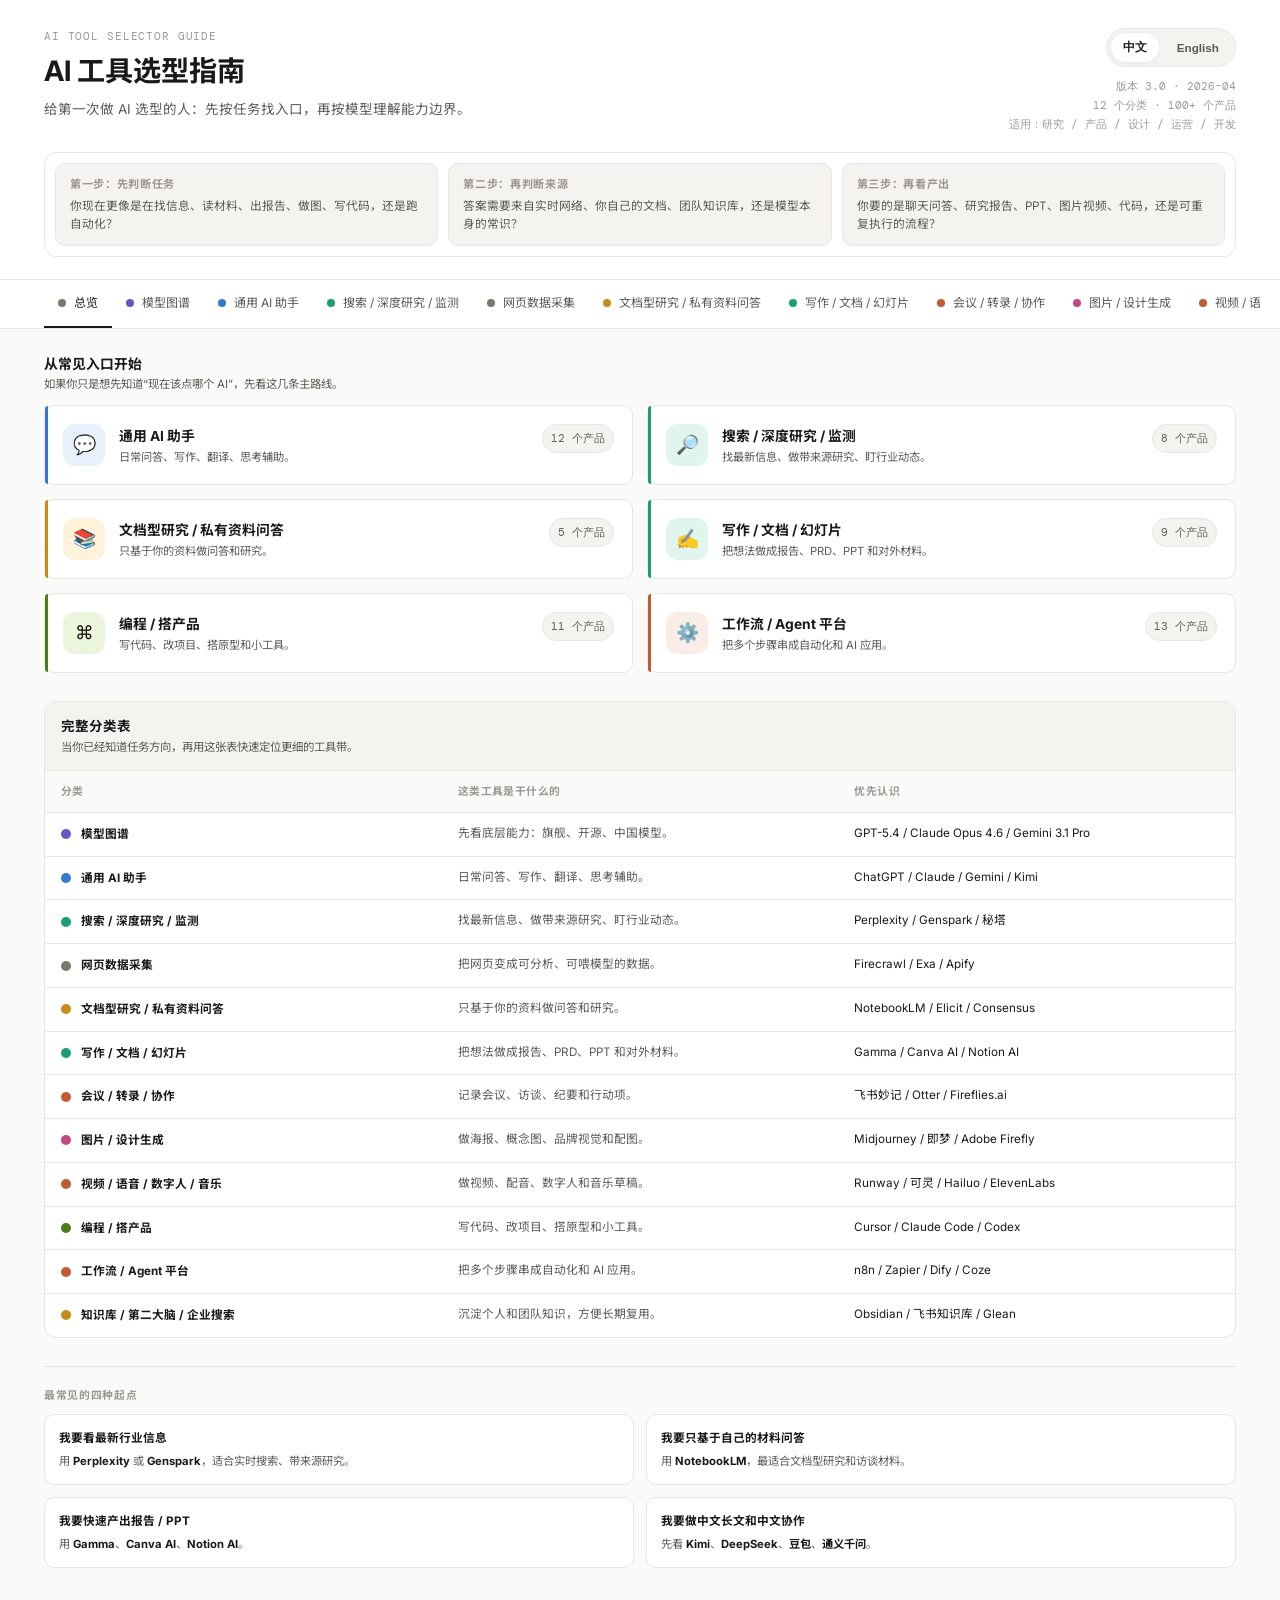
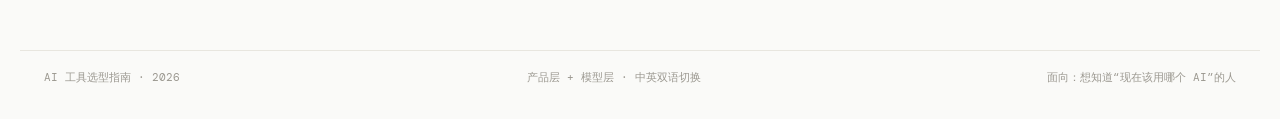
==== ai_tools_guide.html @ 46292090 "Add files via upload version  4" ====
<!DOCTYPE html>
<html lang="zh-CN">
<head>
<meta charset="UTF-8">
<meta name="viewport" content="width=device-width, initial-scale=1.0">
<title>AI 工具选型指南</title>
<style>
  @import url('https://fonts.googleapis.com/css2?family=Noto+Sans+SC:wght@300;400;500;700&family=Inter:wght@400;500;600;700&family=DM+Mono:wght@400;500&display=swap');

  * { box-sizing: border-box; margin: 0; padding: 0; }

  :root {
    --bg: #fafaf8;
    --surface: #ffffff;
    --surface-2: #f4f3ef;
    --border: #e8e6df;
    --border-2: #d5d2c8;
    --text: #1a1917;
    --text-2: #5c5a54;
    --text-3: #9b9890;
    --shadow: 0 10px 28px rgba(26, 25, 23, 0.06);
    --radius: 10px;

    --slate-bg: #f0efe8; --slate-mid: #7a786e; --slate-text: #3c3b36;
    --blue-bg: #e8f1fb; --blue-mid: #3578d4; --blue-text: #0d3d7a;
    --teal-bg: #e0f5ee; --teal-mid: #1a9e75; --teal-text: #085041;
    --purple-bg: #eeedfe; --purple-mid: #6259c4; --purple-text: #3a2e8e;
    --amber-bg: #fef3da; --amber-mid: #c98a18; --amber-text: #6b4408;
    --coral-bg: #faede8; --coral-mid: #c45a35; --coral-text: #7a2e14;
    --pink-bg: #fceaf2; --pink-mid: #c24880; --pink-text: #7a1f4a;
    --green-bg: #ebf5dc; --green-mid: #4b7e18; --green-text: #274409;
  }

  html { font-size: 15px; scroll-behavior: smooth; }
  body {
    background: var(--bg);
    color: var(--text);
    font-family: 'Inter', 'Noto Sans SC', 'PingFang SC', 'Microsoft YaHei', sans-serif;
    line-height: 1.6;
  }

  .page {
    max-width: 1240px;
    margin: 0 auto;
    padding: 0 24px 48px;
  }

  .header-wrap {
    background: var(--surface);
    border-bottom: 1px solid var(--border);
    margin-bottom: 0;
  }

  .header {
    max-width: 1240px;
    margin: 0 auto;
    padding: 28px 24px 22px;
  }

  .header-top {
    display: flex;
    align-items: flex-start;
    justify-content: space-between;
    gap: 20px;
    flex-wrap: nowrap;
  }

  .header-main {
    flex: 1 1 auto;
    min-width: 0;
  }

  .eyebrow {
    color: var(--text-3);
    font-size: 0.72rem;
    letter-spacing: 0.08em;
    text-transform: uppercase;
    margin-bottom: 10px;
    font-family: 'DM Mono', monospace;
  }

  h1 {
    font-size: 1.88rem;
    line-height: 1.18;
    margin-bottom: 10px;
    letter-spacing: 0;
  }

  .subtitle {
    color: var(--text-2);
    font-size: 0.9rem;
    max-width: 900px;
    white-space: nowrap;
    overflow: hidden;
    text-overflow: ellipsis;
  }

  .header-meta {
    flex: 0 0 260px;
    min-width: 260px;
    display: flex;
    flex-direction: column;
    align-items: flex-end;
    gap: 10px;
  }

  .meta-block {
    color: var(--text-3);
    font-size: 0.74rem;
    line-height: 1.7;
    text-align: right;
    font-family: 'DM Mono', monospace;
  }

  .lang-switch {
    display: inline-flex;
    gap: 6px;
    padding: 4px;
    border: 1px solid var(--border);
    border-radius: 999px;
    background: var(--surface-2);
  }

  .lang-btn {
    appearance: none;
    border: 0;
    background: transparent;
    color: var(--text-2);
    padding: 7px 12px;
    border-radius: 999px;
    font-size: 0.78rem;
    font-weight: 600;
    cursor: pointer;
  }

  .lang-btn.active {
    background: var(--surface);
    color: var(--text);
    box-shadow: 0 1px 4px rgba(0,0,0,0.06);
  }

  .hero-note {
    margin-top: 18px;
    padding: 10px;
    border: 1px solid var(--border);
    border-radius: 12px;
    background: var(--surface);
    display: grid;
    grid-template-columns: repeat(3, minmax(0, 1fr));
    gap: 10px;
  }

  .hero-note-card {
    padding: 12px 14px;
    border-radius: 10px;
    background: var(--surface-2);
    border: 1px solid var(--border);
  }

  .hero-note-title {
    font-size: 0.74rem;
    color: var(--text-3);
    text-transform: uppercase;
    letter-spacing: 0.06em;
    margin-bottom: 5px;
    font-weight: 700;
  }

  .hero-note p {
    color: var(--text-2);
    font-size: 0.78rem;
    line-height: 1.5;
  }

  .nav-wrap {
    position: sticky;
    top: 0;
    z-index: 50;
    background: rgba(255,255,255,0.92);
    backdrop-filter: blur(10px);
    border-bottom: 1px solid var(--border);
    margin-bottom: 24px;
  }

  .nav {
    max-width: 1240px;
    margin: 0 auto;
    padding: 0 24px;
    display: flex;
    gap: 0;
    overflow-x: auto;
    scrollbar-width: none;
  }

  .nav::-webkit-scrollbar { display: none; }

  .nav-item {
    flex-shrink: 0;
    padding: 13px 14px;
    font-size: 0.8rem;
    color: var(--text-2);
    border-bottom: 2px solid transparent;
    cursor: pointer;
    display: flex;
    align-items: center;
    gap: 8px;
    white-space: nowrap;
  }

  .nav-item.active {
    color: var(--text);
    border-bottom-color: var(--text);
  }

  .nav-dot {
    width: 8px;
    height: 8px;
    border-radius: 50%;
  }

  .overview-grid {
    display: grid;
    grid-template-columns: repeat(2, minmax(0, 1fr));
    gap: 14px;
    margin-bottom: 28px;
  }

  .overview-block {
    margin-bottom: 18px;
  }

  .overview-block-head {
    display: flex;
    align-items: flex-end;
    justify-content: space-between;
    gap: 12px;
    margin-bottom: 12px;
  }

  .overview-block-title {
    font-size: 0.92rem;
    font-weight: 700;
  }

  .overview-block-sub {
    color: var(--text-2);
    font-size: 0.76rem;
  }

  .overview-panel {
    background: var(--surface);
    border: 1px solid var(--border);
    border-radius: 12px;
    margin-bottom: 18px;
    overflow: hidden;
  }

  .overview-panel-head {
    display: flex;
    align-items: center;
    justify-content: space-between;
    gap: 12px;
    padding: 14px 16px;
    background: var(--surface-2);
    border-bottom: 1px solid var(--border);
  }

  .overview-panel-title {
    font-size: 0.9rem;
    font-weight: 700;
  }

  .overview-panel-sub {
    color: var(--text-2);
    font-size: 0.76rem;
  }

  .overview-table {
    width: 100%;
    border-collapse: collapse;
    table-layout: fixed;
  }

  .overview-table th,
  .overview-table td {
    padding: 12px 16px;
    border-bottom: 1px solid var(--border);
    vertical-align: top;
    text-align: left;
  }

  .overview-table tr:last-child td {
    border-bottom: 0;
  }

  .overview-table th {
    color: var(--text-3);
    font-size: 0.72rem;
    font-weight: 700;
    letter-spacing: 0.04em;
    text-transform: uppercase;
    background: rgba(244, 243, 239, 0.45);
  }

  .overview-table td {
    font-size: 0.78rem;
  }

  .overview-row-cat {
    display: flex;
    align-items: center;
    gap: 10px;
    min-width: 0;
  }

  .overview-row-dot {
    width: 10px;
    height: 10px;
    border-radius: 50%;
    flex-shrink: 0;
    background: var(--accent, var(--slate-mid));
  }

  .overview-row-name {
    font-weight: 700;
  }

  .overview-row-desc {
    color: var(--text-2);
    line-height: 1.5;
  }

  .overview-row-picks {
    color: var(--text);
    line-height: 1.5;
  }

  .overview-card {
    position: relative;
    background: var(--surface);
    border: 1px solid var(--border);
    border-radius: var(--radius);
    padding: 18px;
    display: grid;
    grid-template-columns: 42px minmax(0, 1fr) auto;
    align-items: center;
    gap: 14px;
    cursor: pointer;
    transition: transform 0.15s ease, box-shadow 0.15s ease, border-color 0.15s ease;
  }

  .overview-card:hover {
    transform: translateY(-1px);
    box-shadow: var(--shadow);
    border-color: var(--border-2);
  }

  .overview-card::before {
    content: "";
    position: absolute;
    left: 0;
    top: 0;
    bottom: 0;
    width: 3px;
    border-radius: 10px 0 0 10px;
    background: var(--accent, var(--slate-mid));
  }

  .overview-icon {
    width: 42px;
    height: 42px;
    border-radius: 12px;
    background: var(--accent-bg, var(--surface-2));
    display: flex;
    align-items: center;
    justify-content: center;
    font-size: 1.25rem;
    flex-shrink: 0;
  }

  .overview-name {
    font-size: 0.92rem;
    font-weight: 700;
    margin-bottom: 3px;
  }

  .overview-text {
    min-width: 0;
  }

  .overview-sub {
    color: var(--text-2);
    font-size: 0.75rem;
    line-height: 1.4;
    max-width: 40ch;
  }

  .overview-count {
    color: var(--text-2);
    font-size: 0.72rem;
    font-family: 'DM Mono', monospace;
    white-space: nowrap;
    padding: 5px 8px;
    border-radius: 999px;
    background: var(--surface-2);
    border: 1px solid var(--border);
    align-self: flex-start;
  }

  .section {
    display: none;
  }

  .section.active {
    display: block;
  }

  .section-header {
    display: flex;
    align-items: flex-start;
    gap: 14px;
    margin-bottom: 16px;
    padding-bottom: 16px;
    border-bottom: 1px solid var(--border);
  }

  .section-icon {
    width: 46px;
    height: 46px;
    border-radius: 12px;
    background: var(--accent-bg, var(--surface-2));
    display: flex;
    align-items: center;
    justify-content: center;
    font-size: 1.3rem;
    flex-shrink: 0;
  }

  .section-title {
    font-size: 1.22rem;
    font-weight: 700;
    margin-bottom: 3px;
  }

  .section-desc {
    color: var(--text-2);
    font-size: 0.84rem;
  }

  .when-label {
    font-size: 0.72rem;
    font-weight: 700;
    text-transform: uppercase;
    letter-spacing: 0.06em;
    color: var(--text-3);
    margin: 16px 0 10px;
  }

  .when-chips {
    display: flex;
    flex-wrap: wrap;
    gap: 8px;
    margin-bottom: 18px;
  }

  .when-chip {
    border: 1px solid var(--border-2);
    border-radius: 999px;
    padding: 5px 10px;
    font-size: 0.72rem;
    color: var(--text-2);
    background: var(--surface);
  }

  .tool-grid {
    display: grid;
    grid-template-columns: repeat(auto-fill, minmax(285px, 1fr));
    gap: 12px;
  }

  .tool-card {
    position: relative;
    background: var(--surface);
    border: 1px solid var(--border);
    border-radius: var(--radius);
    padding: 16px 16px 14px;
    overflow: hidden;
    transition: border-color 0.15s ease, box-shadow 0.15s ease;
  }

  .tool-card:hover {
    border-color: var(--border-2);
    box-shadow: var(--shadow);
  }

  .tool-card::before {
    content: "";
    position: absolute;
    left: 0;
    top: 0;
    bottom: 0;
    width: 3px;
    background: var(--accent, var(--slate-mid));
  }

  .tool-top {
    display: flex;
    align-items: flex-start;
    justify-content: space-between;
    gap: 10px;
    margin-bottom: 10px;
  }

  .tool-id {
    display: flex;
    gap: 12px;
    align-items: center;
    min-width: 0;
  }

  .tool-logo {
    width: 34px;
    height: 34px;
    border-radius: 10px;
    border: 1px solid var(--border);
    background: var(--surface-2);
    object-fit: cover;
    flex-shrink: 0;
  }

  .tool-name {
    font-size: 0.92rem;
    font-weight: 700;
    line-height: 1.35;
  }

  .tool-badges {
    display: flex;
    gap: 6px;
    flex-wrap: wrap;
    justify-content: flex-end;
  }

  .badge {
    border-radius: 999px;
    padding: 3px 8px;
    font-size: 0.66rem;
    font-weight: 600;
    border: 1px solid transparent;
    white-space: nowrap;
  }

  .badge-top { background: var(--amber-bg); color: var(--amber-text); border-color: #eec97a; }
  .badge-cn { background: var(--blue-bg); color: var(--blue-text); border-color: #7aaeee; }
  .badge-open { background: var(--teal-bg); color: var(--teal-text); border-color: #7ed2bb; }
  .badge-enterprise { background: var(--purple-bg); color: var(--purple-text); border-color: #aaa4ec; }
  .badge-new { background: var(--coral-bg); color: var(--coral-text); border-color: #eaa48a; }
  .badge-local { background: var(--slate-bg); color: var(--slate-text); border-color: #b8b5aa; }

  .tool-desc {
    font-size: 0.79rem;
    color: var(--text-2);
    line-height: 1.58;
    margin-bottom: 12px;
  }

  .tool-detail {
    border-top: 1px solid var(--border);
    padding-top: 12px;
    display: grid;
    gap: 7px;
  }

  .detail-row {
    display: grid;
    grid-template-columns: 46px 1fr;
    gap: 8px;
    font-size: 0.75rem;
    line-height: 1.5;
  }

  .detail-label {
    color: var(--text-3);
    font-weight: 700;
  }

  .detail-val {
    color: var(--text-2);
  }

  .decision-section {
    margin-top: 28px;
    padding-top: 20px;
    border-top: 1px solid var(--border);
  }

  .decision-title {
    font-size: 0.72rem;
    font-weight: 700;
    text-transform: uppercase;
    letter-spacing: 0.06em;
    color: var(--text-3);
    margin-bottom: 10px;
  }

  .decision-grid {
    display: grid;
    grid-template-columns: repeat(2, minmax(0, 1fr));
    gap: 12px;
  }

  .decision-card {
    background: var(--surface);
    border: 1px solid var(--border);
    border-radius: 10px;
    padding: 14px;
  }

  .decision-q {
    font-size: 0.78rem;
    font-weight: 700;
    margin-bottom: 5px;
  }

  .decision-a {
    color: var(--text-2);
    font-size: 0.75rem;
    line-height: 1.55;
  }

  .decision-a strong {
    color: var(--text);
  }

  .footer {
    max-width: 1240px;
    margin: 34px auto 0;
    padding: 18px 24px 32px;
    border-top: 1px solid var(--border);
    color: var(--text-3);
    font-size: 0.72rem;
    display: flex;
    justify-content: space-between;
    gap: 12px;
    flex-wrap: wrap;
    font-family: 'DM Mono', monospace;
  }

  @media (max-width: 900px) {
    .header-top {
      flex-wrap: wrap;
    }

    .header-meta {
      flex: 1 1 100%;
      min-width: 0;
      align-items: flex-start;
    }

    .hero-note {
      grid-template-columns: 1fr;
    }

    .overview-grid {
      grid-template-columns: repeat(2, minmax(0, 1fr));
    }

    .decision-grid {
      grid-template-columns: 1fr;
    }
  }

  @media (max-width: 700px) {
    .page, .header, .nav {
      padding-left: 16px;
      padding-right: 16px;
    }

    .header-top {
      flex-direction: column;
      align-items: flex-start;
    }

    .header-meta {
      flex: 1 1 auto;
      min-width: 0;
      align-items: flex-start;
    }

    .subtitle {
      white-space: normal;
      overflow: visible;
      text-overflow: clip;
    }

    .overview-grid {
      grid-template-columns: 1fr;
    }

    .overview-table,
    .overview-table thead,
    .overview-table tbody,
    .overview-table tr,
    .overview-table th,
    .overview-table td {
      display: block;
      width: 100%;
    }

    .overview-table thead {
      display: none;
    }

    .overview-table td {
      padding-top: 8px;
      padding-bottom: 8px;
      border-bottom: 0;
    }

    .overview-table tr {
      padding: 12px 0;
      border-bottom: 1px solid var(--border);
    }

    .tool-grid {
      grid-template-columns: 1fr;
    }
  }

  @media print {
    .nav-wrap { position: static; backdrop-filter: none; }
    .section { display: block !important; page-break-inside: avoid; }
    .section + .section { page-break-before: always; }
  }
</style>
</head>
<body>
  <div class="header-wrap">
    <div class="header">
      <div class="header-top">
        <div class="header-main">
          <div class="eyebrow" id="eyebrow">AI Tool Selector Guide</div>
          <h1 id="page-title"></h1>
          <p class="subtitle" id="page-subtitle"></p>
        </div>
        <div class="header-meta">
          <div class="lang-switch" aria-label="Language switch">
            <button class="lang-btn active" data-lang="zh">中文</button>
            <button class="lang-btn" data-lang="en">English</button>
          </div>
          <div class="meta-block" id="meta-block"></div>
        </div>
      </div>
      <div class="hero-note">
        <div class="hero-note-card">
          <div class="hero-note-title" id="hero-note-title-1"></div>
          <p id="hero-note-body-1"></p>
        </div>
        <div class="hero-note-card">
          <div class="hero-note-title" id="hero-note-title-2"></div>
          <p id="hero-note-body-2"></p>
        </div>
        <div class="hero-note-card">
          <div class="hero-note-title" id="hero-note-title-3"></div>
          <p id="hero-note-body-3"></p>
        </div>
      </div>
    </div>
  </div>

  <div class="nav-wrap">
    <div class="nav" id="nav"></div>
  </div>

  <div class="page">
    <div id="tab-overview" class="section active">
      <div class="overview-block">
        <div class="overview-block-head">
          <div>
            <div class="overview-block-title" id="featured-block-title"></div>
            <div class="overview-block-sub" id="featured-block-sub"></div>
          </div>
        </div>
        <div class="overview-grid" id="overview-grid"></div>
      </div>
      <div class="overview-panel">
        <div class="overview-panel-head">
          <div>
            <div class="overview-panel-title" id="overview-panel-title"></div>
            <div class="overview-panel-sub" id="overview-panel-sub"></div>
          </div>
        </div>
        <table class="overview-table">
          <thead>
            <tr>
              <th id="overview-head-1"></th>
              <th id="overview-head-2"></th>
              <th id="overview-head-3"></th>
            </tr>
          </thead>
          <tbody id="overview-table-body"></tbody>
        </table>
      </div>
      <div class="decision-section">
        <div class="decision-title" id="quick-title"></div>
        <div class="decision-grid" id="quick-grid"></div>
      </div>
    </div>
    <div id="sections-root"></div>
  </div>

  <div class="footer">
    <span id="footer-left"></span>
    <span id="footer-mid"></span>
    <span id="footer-right"></span>
  </div>

<script>
const uiText = {
  zh: {
    title: 'AI 工具选型指南',
    subtitle: '给第一次做 AI 选型的人：先按任务找入口，再按模型理解能力边界。',
    meta: '版本 3.0 · 2026-04\\n12 个分类 · 100+ 个产品\\n适用：研究 / 产品 / 设计 / 运营 / 开发',
    hero1Title: '第一步：先判断任务',
    hero1Body: '你现在更像是在找信息、读材料、出报告、做图、写代码，还是跑自动化？',
    hero2Title: '第二步：再判断来源',
    hero2Body: '答案需要来自实时网络、你自己的文档、团队知识库，还是模型本身的常识？',
    hero3Title: '第三步：再看产出',
    hero3Body: '你要的是聊天问答、研究报告、PPT、图片视频、代码，还是可重复执行的流程？',
    featuredBlockTitle: '从常见入口开始',
    featuredBlockSub: '如果你只是想先知道“现在该点哪个 AI”，先看这几条主路线。',
    overviewPanelTitle: '完整分类表',
    overviewPanelSub: '当你已经知道任务方向，再用这张表快速定位更细的工具带。',
    overviewHead1: '分类',
    overviewHead2: '这类工具是干什么的',
    overviewHead3: '优先认识',
    quickTitle: '最常见的四种起点',
    quick: [
      ['我要看最新行业信息', '用 <strong>Perplexity</strong> 或 <strong>Genspark</strong>，适合实时搜索、带来源研究。'],
      ['我要只基于自己的材料问答', '用 <strong>NotebookLM</strong>，最适合文档型研究和访谈材料。'],
      ['我要快速产出报告 / PPT', '用 <strong>Gamma</strong>、<strong>Canva AI</strong>、<strong>Notion AI</strong>。'],
      ['我要做中文长文和中文协作', '先看 <strong>Kimi</strong>、<strong>DeepSeek</strong>、<strong>豆包</strong>、<strong>通义千问</strong>。']
    ],
    overviewSection: '总览',
    toolCount: '个产品',
    whenLabel: '适用场景',
    decisionTitle: '如何选',
    detailFit: '适合',
    detailWhy: '看点',
    footerLeft: 'AI 工具选型指南 · 2026',
    footerMid: '产品层 + 模型层 · 中英双语切换',
    footerRight: '面向：想知道“现在该用哪个 AI”的人'
  },
  en: {
    title: 'AI Tool Selector Guide',
    subtitle: 'For first-time AI selection: start with the job, then compare model capability layers.',
    meta: 'Version 3.0 · 2026-04\\n12 categories · 100+ products\\nFor research / product / design / ops / engineering',
    hero1Title: 'Step 1: Pick the job',
    hero1Body: 'Are you searching the web, reading source material, making a deck, generating visuals, coding, or automating work?',
    hero2Title: 'Step 2: Pick the source',
    hero2Body: 'Should the answer come from the live web, your own files, a team knowledge base, or the model’s built-in knowledge?',
    hero3Title: 'Step 3: Pick the output',
    hero3Body: 'Do you need a chat answer, a report, slides, images, code, or a repeatable workflow?',
    featuredBlockTitle: 'Start with common routes',
    featuredBlockSub: 'If you just want to know which AI to try first, begin with these main lanes.',
    overviewPanelTitle: 'Full Taxonomy',
    overviewPanelSub: 'Once you know the task direction, use this table to zoom into the right tool lane.',
    overviewHead1: 'Category',
    overviewHead2: 'What It Covers',
    overviewHead3: 'Start With',
    quickTitle: 'Four common starting points',
    quick: [
      ['I need live web research', 'Use <strong>Perplexity</strong> or <strong>Genspark</strong> for up-to-date search with sources.'],
      ['I need answers only from my own files', 'Use <strong>NotebookLM</strong> for document-grounded research and interview materials.'],
      ['I need a report or deck fast', 'Use <strong>Gamma</strong>, <strong>Canva AI</strong>, or <strong>Notion AI</strong>.'],
      ['I need strong Chinese-language support', 'Start with <strong>Kimi</strong>, <strong>DeepSeek</strong>, <strong>Doubao</strong>, and <strong>Qwen</strong>.']
    ],
    overviewSection: 'Overview',
    toolCount: 'products',
    whenLabel: 'Use Cases',
    decisionTitle: 'How To Choose',
    detailFit: 'Best For',
    detailWhy: 'Why',
    footerLeft: 'AI Tool Selector Guide · 2026',
    footerMid: 'Product layer + model layer · Bilingual toggle',
    footerRight: 'For anyone asking: “which AI should I use now?”'
  }
};

const categories = [
  {
    id: 'models',
    icon: '🧠',
    accent: 'var(--purple-mid)',
    accentBg: 'var(--purple-bg)',
    title: { zh: '模型图谱', en: 'Model Taxonomy' },
    desc: {
      zh: '先理解底层能力层：旗舰多模态、快模型、开源模型，以及中国主流模型家族。',
      en: 'Understand the model layer first: flagship multimodal, fast workhorse, open models, and major Chinese model families.'
    },
    chips: {
      zh: ['旗舰多模态', '开源模型', '中国模型', '推理与成本平衡'],
      en: ['Flagship multimodal', 'Open models', 'Chinese model families', 'Reasoning vs. speed']
    },
    decisions: {
      zh: [
        ['要最强综合能力', '看 <strong>GPT-5.4</strong>、<strong>Claude Opus 4.6</strong>、<strong>Gemini 3.1 Pro</strong>。'],
        ['要日常主力和更快响应', '看 <strong>Claude Sonnet 4.6</strong>、<strong>Gemini 3 Flash</strong>、<strong>Gemini 3.1 Flash-Lite</strong>。'],
        ['要开放生态或本地部署', '看 <strong>Gemma 4</strong>、<strong>Llama 4</strong>、<strong>Qwen</strong>、<strong>DeepSeek</strong>。'],
        ['要中国语境和本土生态', '看 <strong>豆包 Seed</strong>、<strong>MiniMax</strong>、<strong>混元</strong>、<strong>文心</strong>、<strong>GLM</strong>。']
      ],
      en: [
        ['Need the highest-end frontier stack', 'Look at <strong>GPT-5.4</strong>, <strong>Claude Opus 4.6</strong>, and <strong>Gemini 3.1 Pro</strong>.'],
        ['Need fast daily production models', 'Look at <strong>Claude Sonnet 4.6</strong>, <strong>Gemini 3 Flash</strong>, and <strong>Gemini 3.1 Flash-Lite</strong>.'],
        ['Need open ecosystems or local deployment', 'Look at <strong>Gemma 4</strong>, <strong>Llama 4</strong>, <strong>Qwen</strong>, and <strong>DeepSeek</strong>.'],
        ['Need Chinese-first model ecosystems', 'Look at <strong>Doubao Seed</strong>, <strong>MiniMax</strong>, <strong>Hunyuan</strong>, <strong>ERNIE</strong>, and <strong>GLM</strong>.']
      ]
    },
    tools: [
      {
        name: '旗舰多模态',
        logo: 'https://www.google.com/s2/favicons?domain=openai.com&sz=64',
        badges: ['top'],
        desc: {
          zh: '适合做高难度推理、跨模态分析、复杂编程和高价值任务，是 2026 年主流闭源能力天花板。',
          en: 'Best for frontier reasoning, multimodal analysis, complex coding, and high-value tasks across major proprietary stacks.'
        },
        fit: {
          zh: '企业主力模型、复杂研究、Agent 与编程',
          en: 'Enterprise default models, deep research, agents, and coding'
        },
        why: {
          zh: 'GPT-5.4 · Claude Opus 4.6 · Gemini 3.1 Pro',
          en: 'GPT-5.4 · Claude Opus 4.6 · Gemini 3.1 Pro'
        }
      },
      {
        name: '快模型 / 主力模型',
        logo: 'https://www.google.com/s2/favicons?domain=anthropic.com&sz=64',
        badges: [],
        desc: {
          zh: '更适合团队日常大规模使用：速度、成本、质量更平衡，通常是写作、分析和协作的常用默认档。',
          en: 'The daily workhorse tier: a better balance of speed, cost, and quality for writing, analysis, and large-scale use.'
        },
        fit: {
          zh: '日常写作、分析、协作、批量任务',
          en: 'Daily writing, analysis, collaboration, and batch workflows'
        },
        why: {
          zh: 'Claude Sonnet 4.6 · Gemini 3 Flash · Gemini 3.1 Flash-Lite',
          en: 'Claude Sonnet 4.6 · Gemini 3 Flash · Gemini 3.1 Flash-Lite'
        }
      },
      {
        name: '全球开源模型',
        logo: 'https://www.google.com/s2/favicons?domain=ai.google.dev&sz=64',
        badges: ['open'],
        desc: {
          zh: '适合自建、微调、本地部署和开发者生态，强调开放权重与可控性。',
          en: 'Best for self-hosting, fine-tuning, local deployment, and developer ecosystems built around open weights.'
        },
        fit: {
          zh: '自定义应用、本地推理、开发者平台',
          en: 'Custom apps, local inference, and developer platforms'
        },
        why: {
          zh: 'Gemma 4（Google）· Llama 4（Meta）',
          en: 'Gemma 4 (Google) · Llama 4 (Meta)'
        }
      },
      {
        name: '中国闭源主力模型',
        logo: 'https://www.google.com/s2/favicons?domain=minimax.io&sz=64',
        badges: ['cn'],
        desc: {
          zh: '适合中文语境、国内产品生态、商业落地和多模态场景，是中国大厂与独角兽的核心能力层。',
          en: 'Designed for Chinese-language use, local ecosystems, enterprise rollout, and multimodal product stacks.'
        },
        fit: {
          zh: '国内办公生态、中文助手、企业应用',
          en: 'Chinese enterprise stacks, assistants, and local products'
        },
        why: {
          zh: 'Doubao Seed · MiniMax M2.7 · 腾讯混元 HY 2.0 Think · ERNIE 4.5',
          en: 'Doubao Seed · MiniMax M2.7 · Tencent Hunyuan HY 2.0 Think · ERNIE 4.5'
        }
      },
      {
        name: '中国开发者偏爱模型',
        logo: 'https://www.google.com/s2/favicons?domain=qwenlm.ai&sz=64',
        badges: ['cn', 'open'],
        desc: {
          zh: '这些模型在中国开发者圈和开源生态里非常活跃，适合编程、推理和自建工作流。',
          en: 'These are the major Chinese developer-favorite models for coding, reasoning, and self-built workflows.'
        },
        fit: {
          zh: '开发者、自建平台、开源推理、工程集成',
          en: 'Developers, self-hosted stacks, open inference, engineering integration'
        },
        why: {
          zh: 'Qwen 3.x · GLM-4.5 · DeepSeek-V3.1 · DeepSeek-R1',
          en: 'Qwen 3.x · GLM-4.5 · DeepSeek-V3.1 · DeepSeek-R1'
        }
      }
    ]
  },
  {
    id: 'assistants',
    icon: '💬',
    accent: 'var(--blue-mid)',
    accentBg: 'var(--blue-bg)',
    title: { zh: '通用 AI 助手', en: 'Everyday AI Assistants' },
    desc: {
      zh: '日常问答、写作、翻译、头脑风暴、信息解释，适合大多数人每天打开就用。',
      en: 'Daily Q&A, writing, translation, brainstorming, and general-purpose help for most users.'
    },
    chips: {
      zh: ['日常问答', '写作润色', '翻译', '框架搭建', '中文主流工具'],
      en: ['Everyday Q&A', 'Writing', 'Translation', 'Framework thinking', 'Mainstream Chinese tools']
    },
    decisions: {
      zh: [
        ['想要最通用、生态最全', '选 <strong>ChatGPT</strong>。'],
        ['想要文字质感和推理感更强', '选 <strong>Claude</strong>。'],
        ['想吃 Google 生态和多模态', '选 <strong>Gemini</strong>。'],
        ['想要中文性价比与长文处理', '选 <strong>Kimi</strong> 或 <strong>DeepSeek</strong>。']
      ],
      en: [
        ['Want the broadest general-purpose tool', 'Pick <strong>ChatGPT</strong>.'],
        ['Want stronger writing texture and reasoning feel', 'Pick <strong>Claude</strong>.'],
        ['Want Google ecosystem and multimodality', 'Pick <strong>Gemini</strong>.'],
        ['Want strong Chinese value and long-context use', 'Pick <strong>Kimi</strong> or <strong>DeepSeek</strong>.']
      ]
    },
    tools: [
      { name: 'ChatGPT', domain: 'chatgpt.com', badges: ['top'], desc: { zh: '通用能力最均衡的入口，适合写作、分析、学习、研究和轻度创作。', en: 'The broadest general-purpose entry point for writing, analysis, learning, research, and light creation.' }, fit: { zh: '大多数人的默认主力 AI', en: 'The default AI for most people' }, why: { zh: '生态完整，产品能力广，适合长期主用', en: 'Broad capabilities, mature product surface, good long-term default' } },
      { name: 'Claude', domain: 'claude.ai', badges: ['top'], desc: { zh: '长文理解和写作质感很强，常被用于归纳、分析、报告和精修文稿。', en: 'Known for strong long-form reasoning and polished writing, often used for synthesis and reporting.' }, fit: { zh: '高质量写作、分析、结构化表达', en: 'High-quality writing, analysis, and structured expression' }, why: { zh: '文字输出稳定，适合深度内容工作', en: 'Reliable writing quality for deep content work' } },
      { name: 'Gemini', domain: 'gemini.google.com', badges: [], desc: { zh: 'Google 体系的通用 AI 助手，适合多模态输入和一次性喂入大量材料。', en: 'Google’s general assistant, strong for multimodal inputs and handling large context windows.' }, fit: { zh: '大材料处理、Google 生态用户', en: 'Large-context work and Google ecosystem users' }, why: { zh: '大上下文、多模态、文档结合强', en: 'Large context, multimodality, strong doc handling' } },
      { name: 'DeepSeek', domain: 'deepseek.com', badges: ['cn'], desc: { zh: '中文表现强、性价比高，很多人拿它做中文分析、代码和长文问答。', en: 'High-value Chinese-first assistant used heavily for analysis, coding, and long-form Q&A.' }, fit: { zh: '中文推理、开发者、预算敏感用户', en: 'Chinese reasoning, developers, and cost-sensitive users' }, why: { zh: '中文好用，模型口碑强，开发者友好', en: 'Strong Chinese performance and strong developer reputation' } },
      { name: 'Kimi', domain: 'kimi.com', badges: ['cn'], desc: { zh: '很适合中文长文档阅读和快速总结，在产品、研究、运营场景里很常见。', en: 'Popular for Chinese long-document reading and quick synthesis in product and research workflows.' }, fit: { zh: '中文材料整理、竞品研究、长报告', en: 'Chinese materials, competitive research, long reports' }, why: { zh: '长文本体验好，上手快', en: 'Strong long-context experience and easy onboarding' } },
      { name: '豆包', domain: 'doubao.com', badges: ['cn'], desc: { zh: '字节系主流 AI 助手，和飞书、内容、搜索、多模态场景有较强联动。', en: 'ByteDance’s mainstream assistant with strong connections to content, search, and productivity workflows.' }, fit: { zh: '国内用户、字节生态、日常助手', en: 'Chinese users, ByteDance ecosystem, daily assistance' }, why: { zh: '产品覆盖广，国内使用门槛低', en: 'Broad consumer reach and easy access in China' } },
      { name: '通义千问', domain: 'tongyi.aliyun.com', badges: ['cn'], desc: { zh: '阿里系主力 AI 助手，兼顾通用问答、企业应用和开发者生态。', en: 'Alibaba’s mainstream assistant spanning consumer use, enterprise workflows, and developer adoption.' }, fit: { zh: '阿里云用户、中文办公、开发者', en: 'Alibaba Cloud users, Chinese office workflows, developers' }, why: { zh: 'Qwen 模型家族带动产品与开发两端', en: 'Strong bridge between product use and the Qwen model ecosystem' } },
      { name: '腾讯元宝', domain: 'yuanbao.tencent.com', badges: ['cn'], desc: { zh: '腾讯系 AI 助手，适合国内办公和内容协作场景。', en: 'Tencent’s assistant for Chinese productivity and collaboration use cases.' }, fit: { zh: '腾讯生态、协作办公、轻内容', en: 'Tencent ecosystem, collaboration, and light content work' }, why: { zh: '混元能力叠加腾讯入口', en: 'Backed by Hunyuan and Tencent distribution' } },
      { name: '智谱清言', domain: 'zhipuai.cn', badges: ['cn'], desc: { zh: '智谱面向大众的 AI 助手入口，适合中文问答、学习、办公和企业试用。', en: 'Zhipu’s consumer-facing assistant, useful for Chinese Q&A, office work, learning, and enterprise trials.' }, fit: { zh: '中文通用使用、企业了解 GLM 生态', en: 'General Chinese use and teams exploring the GLM ecosystem' }, why: { zh: '连接 GLM 模型能力与产品层', en: 'Connects the GLM model family to a usable product layer' } },
      { name: '文心一言', domain: 'yiyan.baidu.com', badges: ['cn'], desc: { zh: '百度系通用 AI 助手，适合国内搜索、办公和企业生态。', en: 'Baidu’s mainstream assistant for search, office scenarios, and enterprise use in China.' }, fit: { zh: '百度生态、企业试用、中文办公', en: 'Baidu ecosystem, enterprise trial use, and Chinese office workflows' }, why: { zh: '文心模型与百度入口一体化', en: 'Integrated with Baidu’s ERNIE model and distribution channels' } },
      { name: 'Microsoft Copilot', domain: 'copilot.microsoft.com', badges: ['enterprise'], desc: { zh: '微软面向个人与办公用户的通用 AI 入口，适合 Word、Excel、邮件和会议场景。', en: 'Microsoft’s general AI layer for personal and office productivity across docs, email, and meetings.' }, fit: { zh: '微软生态用户、Office 办公', en: 'Microsoft ecosystem users and Office productivity' }, why: { zh: '与 Microsoft 365 集成自然', en: 'Natural fit inside the Microsoft 365 stack' } },
      { name: 'Grok', domain: 'grok.com', badges: ['new'], desc: { zh: '偏实时、偏互联网语境的通用助手，适合快速了解舆论和热点。', en: 'A real-time, internet-native assistant often used for commentary, trend watching, and quick takes.' }, fit: { zh: '热点讨论、实时舆情、轻研究', en: 'Trend monitoring, real-time chatter, and lightweight research' }, why: { zh: '风格鲜明，适合快节奏信息环境', en: 'Distinct style for fast-moving information environments' } }
    ]
  },
  {
    id: 'search',
    icon: '🔎',
    accent: 'var(--teal-mid)',
    accentBg: 'var(--teal-bg)',
    title: { zh: '搜索 / 深度研究 / 监测', en: 'Search / Deep Research / Monitoring' },
    desc: {
      zh: '适合查找最新信息、做带引用研究、监测行业变化与竞品动态。',
      en: 'Use these for live information discovery, cited research, and market or brand monitoring.'
    },
    chips: {
      zh: ['实时联网', '带来源', '行业追踪', '竞品监测'],
      en: ['Live web', 'Citations', 'Industry tracking', 'Competitor monitoring']
    },
    decisions: {
      zh: [
        ['想最快拿到带来源回答', '用 <strong>Perplexity</strong>。'],
        ['想做更完整的研究包', '用 <strong>Genspark</strong>。'],
        ['想持续盯新闻和竞品', '用 <strong>Google Alerts</strong>、<strong>Brandwatch</strong>、<strong>清博</strong>。'],
        ['想走中文搜索入口', '用 <strong>秘塔 AI 搜索</strong>。']
      ],
      en: [
        ['Need a fast answer with sources', 'Use <strong>Perplexity</strong>.'],
        ['Need a fuller research packet', 'Use <strong>Genspark</strong>.'],
        ['Need ongoing monitoring', 'Use <strong>Google Alerts</strong>, <strong>Brandwatch</strong>, or <strong>Qingbo</strong>.'],
        ['Need a Chinese-first research search tool', 'Use <strong>Metaso</strong>.']
      ]
    },
    tools: [
      { name: 'Perplexity', domain: 'perplexity.ai', badges: ['top'], desc: { zh: 'AI 搜索的代表产品，擅长带来源引用的实时问答与快速 research。', en: 'A leading AI search product for cited, up-to-date answers and fast research workflows.' }, fit: { zh: '行业研究、竞品扫描、实时问题', en: 'Industry research, competitor scans, and live questions' }, why: { zh: '搜索快、引用清晰、适合判断“外面发生了什么”', en: 'Fast search with clear citations and strong current-awareness' } },
      { name: 'Genspark', domain: 'genspark.ai', badges: ['new'], desc: { zh: '更偏 agent 化研究，适合把主题自动整理成更完整的研究页面或汇总包。', en: 'A more agentic research product that organizes topics into fuller research pages and structured summaries.' }, fit: { zh: '研究包、专题梳理、资料聚合', en: 'Research packets, topic synthesis, and information aggregation' }, why: { zh: '适合从问题走向成品', en: 'Good when you want research to become a deliverable' } },
      { name: '秘塔 AI 搜索', domain: 'metaso.cn', badges: ['cn'], desc: { zh: '中文语境下很实用的 AI 搜索产品，适合搜中文资料与国内资讯。', en: 'A practical Chinese-first AI search tool for local-language web sources and domestic information.' }, fit: { zh: '中文搜索、国内研究、新闻梳理', en: 'Chinese search, local research, and news synthesis' }, why: { zh: '中文体验友好，国内资料可达性好', en: 'Better reach into Chinese-language sources' } },
      { name: 'Google Alerts', domain: 'google.com', badges: [], desc: { zh: '免费、轻量的关键词订阅工具，适合盯品牌、竞品和行业词。', en: 'A free lightweight alerting tool for tracking brands, competitors, and topic keywords.' }, fit: { zh: '低成本监测、关键词提醒', en: 'Low-cost monitoring and keyword alerts' }, why: { zh: '简单稳定，适合先搭基础监控', en: 'Simple and reliable for baseline monitoring' } },
      { name: 'Brandwatch', domain: 'brandwatch.com', badges: ['enterprise'], desc: { zh: '企业级社媒与品牌舆情平台，适合国际市场监测、情绪分析和品牌追踪。', en: 'An enterprise social listening platform for market monitoring, sentiment analysis, and brand tracking.' }, fit: { zh: '品牌团队、国际市场、社媒洞察', en: 'Brand teams, global markets, and social insights' }, why: { zh: '数据维度丰富，适合专业舆情工作', en: 'Rich social datasets for professional listening work' } },
      { name: 'Meltwater', domain: 'meltwater.com', badges: ['enterprise'], desc: { zh: '偏媒体监测和品牌 intelligence，适合 PR、传播和舆论追踪。', en: 'Focused on media intelligence and brand monitoring for PR, communications, and narrative tracking.' }, fit: { zh: '公关、传播、媒体舆情', en: 'PR, communications, and media monitoring' }, why: { zh: '适合品牌与传播团队', en: 'Strong fit for communications teams' } },
      { name: 'Talkwalker', domain: 'talkwalker.com', badges: ['enterprise'], desc: { zh: '国际常见的社媒分析与品牌监测产品，适合持续观察口碑和声量。', en: 'A well-known global social analytics tool for tracking reputation, mentions, and conversation volume.' }, fit: { zh: '全球品牌监测、社媒分析', en: 'Global brand monitoring and social analysis' }, why: { zh: '在品牌监测领域成熟稳定', en: 'Mature and well-established in brand monitoring' } },
      { name: '清博', domain: 'gsdata.cn', badges: ['cn'], desc: { zh: '国内常用的新媒体和舆情监测平台，适合微信、微博等中文生态追踪。', en: 'A common Chinese media-monitoring platform for WeChat, Weibo, and other domestic channels.' }, fit: { zh: '中文舆情、新媒体、品牌监测', en: 'Chinese public opinion, new media, and brand monitoring' }, why: { zh: '更贴近国内平台和语境', en: 'Closer to Chinese channels and local contexts' } }
    ]
  },
  {
    id: 'scraping',
    icon: '🕸️',
    accent: 'var(--slate-mid)',
    accentBg: 'var(--slate-bg)',
    title: { zh: '网页数据采集', en: 'Web Data Collection / AI Scraping' },
    desc: {
      zh: '把网站内容转成结构化数据、Markdown 或 API 结果，用于后续分析、知识库和 Agent。',
      en: 'Convert websites into structured data, markdown, or API-ready inputs for analysis, RAG, and agents.'
    },
    chips: {
      zh: ['网页转 Markdown', '结构化抓取', 'Agent 数据源', '开发者工具'],
      en: ['Web to markdown', 'Structured extraction', 'Agent data sources', 'Developer tools']
    },
    decisions: {
      zh: [
        ['想快速把网页喂给 LLM', '用 <strong>Firecrawl</strong>。'],
        ['想按语义批量搜网页', '用 <strong>Exa</strong>。'],
        ['想要成熟抓取基础设施', '用 <strong>Apify</strong> 或 <strong>Bright Data</strong>。'],
        ['想给 Agent 增加搜索能力', '用 <strong>Tavily</strong>。']
      ],
      en: [
        ['Need LLM-ready website content fast', 'Use <strong>Firecrawl</strong>.'],
        ['Need semantic web search at scale', 'Use <strong>Exa</strong>.'],
        ['Need mature scraping infrastructure', 'Use <strong>Apify</strong> or <strong>Bright Data</strong>.'],
        ['Need search APIs for agents', 'Use <strong>Tavily</strong>.']
      ]
    },
    tools: [
      { name: 'Firecrawl', domain: 'firecrawl.dev', badges: ['top'], desc: { zh: '把网页抓成 Markdown 或结构化内容，是“把网站变成 LLM 能读的资料”的代表工具。', en: 'A leading tool for turning websites into markdown and structured data that LLMs can actually use.' }, fit: { zh: '知识库、RAG、网页分析、自动化', en: 'Knowledge bases, RAG, web analysis, and automation' }, why: { zh: '对 AI 工作流友好，输入干净', en: 'Very AI-workflow-friendly with clean outputs' } },
      { name: 'Exa', domain: 'exa.ai', badges: ['top', 'open'], desc: { zh: '偏语义搜索 API，适合围绕话题找高相关网页、做资料池和研究 pipeline。', en: 'A semantic search API used to discover highly relevant web pages for research pipelines and topic-based retrieval.' }, fit: { zh: '开发者、研究 API、批量网页探索', en: 'Developers, research APIs, and large-scale web exploration' }, why: { zh: '比传统关键词搜索更偏语义', en: 'More semantic than keyword-only search' } },
      { name: 'Apify', domain: 'apify.com', badges: [], desc: { zh: '成熟的网页抓取与自动化平台，适合需要大量采集网页、社媒和电商数据的团队。', en: 'A mature scraping and automation platform for teams collecting website, social, and commerce data at scale.' }, fit: { zh: '大规模采集、爬虫团队、数据运营', en: 'Large-scale extraction, scraping teams, and data operations' }, why: { zh: '基础设施成熟，生态丰富', en: 'Mature infrastructure with a strong actor ecosystem' } },
      { name: 'Tavily', domain: 'tavily.com', badges: ['open'], desc: { zh: '专为 AI Agent 和搜索型应用设计的搜索 API，常见于自动研究链路。', en: 'A search API built specifically for AI agents and search-centric applications.' }, fit: { zh: 'Agent、自动研究、开发集成', en: 'Agents, automated research, and developer integration' }, why: { zh: '适合让模型自己去查', en: 'Great for letting models search programmatically' } },
      { name: 'Jina AI Reader', domain: 'jina.ai', badges: ['open'], desc: { zh: '用统一接口把网页、PDF 等内容转成更适合模型读取的文本。', en: 'Provides simple interfaces for converting web pages and PDFs into model-friendly text.' }, fit: { zh: '开发者、轻量内容提取、Agent 输入', en: 'Developers, lightweight extraction, and agent inputs' }, why: { zh: '简单直接，适合嵌入现有流程', en: 'Simple and practical for embedding into existing workflows' } },
      { name: 'Bright Data', domain: 'brightdata.com', badges: ['enterprise'], desc: { zh: '企业级数据采集基础设施，适合复杂网页、大规模代理和合规数据项目。', en: 'Enterprise-grade data collection infrastructure for complex targets, proxy networks, and compliant large-scale scraping.' }, fit: { zh: '大规模抓取、复杂网站、企业项目', en: 'Large-scale scraping, difficult targets, and enterprise projects' }, why: { zh: '能力强，但更偏专业团队', en: 'Very powerful, but mainly for advanced teams' } }
    ]
  },
  {
    id: 'docs',
    icon: '📚',
    accent: 'var(--amber-mid)',
    accentBg: 'var(--amber-bg)',
    title: { zh: '文档型研究 / 私有资料问答', en: 'Document-Grounded Research' },
    desc: {
      zh: '上传你自己的访谈、报告、论文、PDF 和笔记，只基于这些材料回答问题和提炼洞察。',
      en: 'Upload your own interviews, reports, papers, PDFs, and notes, then ask grounded questions against those sources.'
    },
    chips: {
      zh: ['上传资料', '减少幻觉', '研究问答', '文档洞察'],
      en: ['Uploaded sources', 'Lower hallucination risk', 'Research Q&A', 'Document insights']
    },
    decisions: {
      zh: [
        ['想做最稳的资料问答', '用 <strong>NotebookLM</strong>。'],
        ['想做学术证据整理', '看 <strong>Elicit</strong> 和 <strong>Consensus</strong>。'],
        ['想给团队做研究工作台', '看 <strong>Hebbia</strong>。'],
        ['想在搜索里带上自己的项目资料', '用 <strong>Perplexity Spaces</strong>。']
      ],
      en: [
        ['Need the cleanest grounded Q&A', 'Use <strong>NotebookLM</strong>.'],
        ['Need evidence-first literature help', 'Look at <strong>Elicit</strong> and <strong>Consensus</strong>.'],
        ['Need a team research workspace', 'Look at <strong>Hebbia</strong>.'],
        ['Need project spaces inside search', 'Use <strong>Perplexity Spaces</strong>.']
      ]
    },
    tools: [
      { name: 'NotebookLM', domain: 'notebooklm.google.com', badges: ['top'], desc: { zh: '最适合“只基于我上传的资料回答”，是用研、访谈、竞品报告和学习整理的王牌工具。', en: 'One of the best tools for answering strictly from your uploaded sources, especially for research and interview materials.' }, fit: { zh: '研究资料、访谈文稿、项目知识包', en: 'Research materials, interviews, and project knowledge packs' }, why: { zh: '来源可控，信任感强，做研究特别顺手', en: 'Grounded answers with strong source control and trust' } },
      { name: 'Elicit', domain: 'elicit.com', badges: [], desc: { zh: '偏文献研究和证据梳理，适合需要找论文、比较结论和提炼研究摘要。', en: 'Focused on literature discovery and evidence synthesis, especially for papers and structured research review.' }, fit: { zh: '学术研究、证据综述、文献摘要', en: 'Academic research, evidence reviews, and literature summaries' }, why: { zh: '不是泛问答，而是偏研究方法', en: 'More research-method oriented than generic Q&A' } },
      { name: 'Consensus', domain: 'consensus.app', badges: [], desc: { zh: '面向论文和研究证据的问答与总结工具，适合从学术材料里找明确结论。', en: 'A research-focused question-answering tool that helps surface conclusions from academic papers.' }, fit: { zh: '论文问题、证据查找、学术问答', en: 'Paper-driven questions and evidence lookup' }, why: { zh: '更像“研究证据搜索引擎”', en: 'Feels closer to an evidence search engine' } },
      { name: 'Hebbia', domain: 'hebbia.com', badges: ['enterprise'], desc: { zh: '更偏专业团队研究工作台，适合法务、金融、咨询和复杂材料拆解。', en: 'A research workspace for professional teams dealing with complex documents in finance, legal, and consulting contexts.' }, fit: { zh: '专业研究团队、复杂文档任务', en: 'Professional research teams and complex document analysis' }, why: { zh: '适合高强度文档操作', en: 'Built for intensive document work' } },
      { name: 'Perplexity Spaces', domain: 'perplexity.ai', badges: [], desc: { zh: '把搜索和项目空间结合起来，适合围绕一个主题持续积累资料和问答。', en: 'Combines search with project spaces so you can build and revisit a topic-specific research workspace.' }, fit: { zh: '项目研究空间、持续追踪', en: 'Project-based research spaces and ongoing tracking' }, why: { zh: '搜索和项目资料在一个地方', en: 'Search and project context live together' } }
    ]
  },
  {
    id: 'content',
    icon: '✍️',
    accent: 'var(--teal-mid)',
    accentBg: 'var(--teal-bg)',
    title: { zh: '写作 / 文档 / 幻灯片', en: 'Writing / Docs / Slides' },
    desc: {
      zh: '把分析结果变成看得见的交付物：报告、PRD、PPT、周报、提案和内容稿件。',
      en: 'Turn thinking into deliverables: reports, PRDs, presentations, weekly updates, proposals, and content drafts.'
    },
    chips: {
      zh: ['报告', 'PRD', '周报', 'PPT', '商务表达'],
      en: ['Reports', 'PRDs', 'Weekly updates', 'Decks', 'Business communication']
    },
    decisions: {
      zh: [
        ['想一句话出 deck', '用 <strong>Gamma</strong>。'],
        ['想继续做设计排版', '用 <strong>Canva AI</strong>。'],
        ['文档本来就在团队知识库里', '用 <strong>Notion AI</strong> 或 <strong>Writer</strong>。'],
        ['想做营销文案流水线', '看 <strong>Jasper</strong>、<strong>Copy.ai</strong>。']
      ],
      en: [
        ['Need a deck from a prompt', 'Use <strong>Gamma</strong>.'],
        ['Need better visual polish after drafting', 'Use <strong>Canva AI</strong>.'],
        ['Already live inside docs and knowledge tools', 'Use <strong>Notion AI</strong> or <strong>Writer</strong>.'],
        ['Need repeatable marketing copy workflows', 'Look at <strong>Jasper</strong> and <strong>Copy.ai</strong>.']
      ]
    },
    tools: [
      { name: 'Gamma', domain: 'gamma.app', badges: ['top'], desc: { zh: '一句话生成演示文稿和文档，是把想法快速变成“可发出去内容”的高效工具。', en: 'A fast way to turn ideas into slides and shareable documents from a prompt.' }, fit: { zh: 'PPT、汇报、提案、研究总结', en: 'Presentations, reports, proposals, and research summaries' }, why: { zh: '成稿快，适合先出结构和版本一', en: 'Very fast first draft generation' } },
      { name: 'Canva AI', domain: 'canva.com', badges: ['top'], desc: { zh: '适合把文档进一步做成更漂亮的可视化表达，也能补图、做社媒和平面内容。', en: 'Great for turning documents into polished visual communication, with strong design and asset support.' }, fit: { zh: '视觉化报告、营销图文、演示优化', en: 'Visual reports, marketing content, and presentation polish' }, why: { zh: '设计友好，适合非设计师', en: 'Design-friendly for non-designers' } },
      { name: 'Tome', domain: 'tome.app', badges: [], desc: { zh: '偏叙事型的演示和内容组织工具，适合讲故事式展示。', en: 'A storytelling-oriented presentation tool for narrative-style communication.' }, fit: { zh: '故事型汇报、品牌介绍、视觉叙事', en: 'Narrative decks, brand storytelling, and visual explanation' }, why: { zh: '适合讲“逻辑线”而非仅堆信息', en: 'Good for storyline-driven presentations' } },
      { name: 'Napkin AI', domain: 'napkin.ai', badges: ['new'], desc: { zh: '把文字想法自动变成图示和结构图，适合做框架表达和概念说明。', en: 'Turns text into diagrams and structured visuals for frameworks and concept communication.' }, fit: { zh: '方法论、流程图、框架表达', en: 'Frameworks, process maps, and concept diagrams' }, why: { zh: '很适合把抽象想法画出来', en: 'Great for visualizing abstract ideas quickly' } },
      { name: 'Beautiful.ai', domain: 'beautiful.ai', badges: [], desc: { zh: '更偏模板化和商务化的幻灯片生成，适合标准企业汇报。', en: 'A more template-driven slide tool suited to standard business presentations.' }, fit: { zh: '商务汇报、模板化 deck', en: 'Business decks and templated presentation workflows' }, why: { zh: '稳定、规整、适合公司场景', en: 'Reliable and structured for business settings' } },
      { name: 'Notion AI', domain: 'notion.so', badges: [], desc: { zh: '直接在文档和知识库里写总结、改写、翻译和生成初稿，适合团队协作环境。', en: 'Embedded directly inside docs and knowledge spaces for summarizing, rewriting, translating, and drafting.' }, fit: { zh: '团队文档、项目记录、知识整理', en: 'Team docs, project notes, and knowledge work' }, why: { zh: '文档即工作流，切换成本低', en: 'Low-friction because it lives inside the doc workflow' } },
      { name: 'Jasper', domain: 'jasper.ai', badges: [], desc: { zh: '老牌营销文案 AI，适合品牌和市场团队做批量内容生产。', en: 'A long-standing AI copy platform for marketing and brand teams producing content at scale.' }, fit: { zh: '营销内容、品牌文案、批量产出', en: 'Marketing content, brand copy, and scaled production' }, why: { zh: '偏营销团队而非通用助手', en: 'Built more for marketing teams than generic assistant use' } },
      { name: 'Writer', domain: 'writer.com', badges: ['enterprise'], desc: { zh: '企业级写作和内容治理平台，强调品牌一致性、审批和合规。', en: 'An enterprise writing platform focused on governance, brand consistency, and compliance.' }, fit: { zh: '企业内容团队、品牌规范、合规写作', en: 'Enterprise content teams, brand governance, and compliant writing' }, why: { zh: '很适合组织级内容管理', en: 'Strong fit for organization-scale content control' } },
      { name: 'Copy.ai', domain: 'copy.ai', badges: [], desc: { zh: '更偏销售和增长场景的自动内容生成，适合 outbound、邮件和营销动作。', en: 'A sales- and growth-focused content automation platform for outbound, email, and go-to-market workflows.' }, fit: { zh: '销售运营、邮件、增长内容', en: 'Sales ops, email flows, and growth content' }, why: { zh: '适合把内容生成接到业务动作上', en: 'Useful when content generation drives a business workflow' } }
    ]
  },
  {
    id: 'meetings',
    icon: '🎙️',
    accent: 'var(--coral-mid)',
    accentBg: 'var(--coral-bg)',
    title: { zh: '会议 / 转录 / 协作', en: 'Meetings / Transcription / Collaboration' },
    desc: {
      zh: '用来记录会议、访谈、复盘和 action items，把音频变成可检索内容。',
      en: 'Capture meetings, interviews, and action items by turning audio into searchable text and summaries.'
    },
    chips: {
      zh: ['会议纪要', '访谈转录', '行动项', '协作回顾'],
      en: ['Meeting notes', 'Interview transcription', 'Action items', 'Collaboration']
    },
    decisions: {
      zh: [
        ['你在飞书生态里', '用 <strong>飞书妙记</strong>。'],
        ['想要英文会议和跨平台', '用 <strong>Otter</strong> 或 <strong>Fireflies.ai</strong>。'],
        ['想要自动摘要和 follow-up', '用 <strong>Fathom</strong> 或 <strong>Read AI</strong>。'],
        ['想要安静记录个人会议笔记', '用 <strong>Granola</strong>。']
      ],
      en: [
        ['Inside the Feishu/Lark ecosystem', 'Use <strong>Miaoji</strong>.'],
        ['Need English meetings and broad integrations', 'Use <strong>Otter</strong> or <strong>Fireflies.ai</strong>.'],
        ['Need summaries and follow-up automation', 'Use <strong>Fathom</strong> or <strong>Read AI</strong>.'],
        ['Need a quiet personal note layer', 'Use <strong>Granola</strong>.']
      ]
    },
    tools: [
      { name: '飞书妙记', domain: 'feishu.cn', badges: ['top', 'cn'], desc: { zh: '飞书生态里的录音转写与摘要工具，适合访谈、评审、用研和团队复盘。', en: 'Feishu’s meeting transcription and summarization tool for interviews, reviews, and team debriefs.' }, fit: { zh: '飞书团队、访谈研究、内部会议', en: 'Feishu teams, interviews, and internal meetings' }, why: { zh: '与国内协作环境连接自然', en: 'A natural fit for Chinese collaboration workflows' } },
      { name: 'Otter', domain: 'otter.ai', badges: [], desc: { zh: '老牌会议转录工具，适合英文会议和常见视频会议平台。', en: 'A long-standing transcription product for English meetings and mainstream video platforms.' }, fit: { zh: '英文会议、跨平台纪要', en: 'English meetings and cross-platform notes' }, why: { zh: '稳定好用，认知成本低', en: 'Reliable and easy to adopt' } },
      { name: 'Fireflies.ai', domain: 'fireflies.ai', badges: [], desc: { zh: '自动进会、录音、总结和同步 CRM/协作工具，适合销售和跨团队会议。', en: 'Auto-joins meetings, records, summarizes, and syncs to CRM or collaboration tools.' }, fit: { zh: '销售、跨团队同步、会议自动化', en: 'Sales, cross-team sync, and meeting automation' }, why: { zh: '后续动作衔接强', en: 'Strong downstream workflow integration' } },
      { name: 'Fathom', domain: 'fathom.video', badges: ['new'], desc: { zh: '适合快速拿到清晰会议摘要和重点片段，很多团队拿来做“会后 5 分钟回顾”。', en: 'A strong tool for fast meeting summaries and highlight clips.' }, fit: { zh: '会后快速回顾、团队同步', en: 'Post-meeting recap and team sync' }, why: { zh: '摘要清楚，适合节省回看时间', en: 'Clear summaries that reduce replay time' } },
      { name: 'Read AI', domain: 'read.ai', badges: [], desc: { zh: '偏会议洞察与参与度分析，适合管理和协作效率场景。', en: 'More focused on meeting intelligence and participation analytics.' }, fit: { zh: '管理协作、会议健康度观察', en: 'Manager workflows and meeting effectiveness' }, why: { zh: '不只是转录，还看参与表现', en: 'Looks beyond transcripts into meeting behavior' } },
      { name: 'Granola', domain: 'granola.ai', badges: ['new'], desc: { zh: '低打扰的 AI 会议笔记工具，适合个人轻量记录和整理。', en: 'A low-friction AI meeting note tool designed for quiet personal capture and organization.' }, fit: { zh: '个人会议笔记、轻量协作', en: 'Personal meeting notes and lightweight collaboration' }, why: { zh: '风格轻，不像重型会议系统', en: 'Feels lighter than a full meeting stack' } },
      { name: '腾讯会议 AI', domain: 'meeting.tencent.com', badges: ['cn'], desc: { zh: '腾讯会议里的 AI 纪要能力，适合国内企业的会中记录和总结。', en: 'Tencent Meeting’s built-in AI note layer for domestic collaboration and summaries.' }, fit: { zh: '国内企业会议、腾讯生态', en: 'Chinese enterprise meetings and Tencent environments' }, why: { zh: '本地协作入口强', en: 'Strong local distribution and meeting adoption' } }
    ]
  },
  {
    id: 'images',
    icon: '🖼️',
    accent: 'var(--pink-mid)',
    accentBg: 'var(--pink-bg)',
    title: { zh: '图片 / 设计生成', en: 'Image / Design Generation' },
    desc: {
      zh: '适合做海报、概念图、用户画像配图、广告视觉、UI 参考和品牌创意素材。',
      en: 'Use these for posters, concept art, persona imagery, ads, visual references, and branded creative assets.'
    },
    chips: {
      zh: ['海报', '品牌视觉', '概念图', 'persona 配图', '设计素材'],
      en: ['Posters', 'Brand visuals', 'Concept art', 'Persona imagery', 'Design assets']
    },
    decisions: {
      zh: [
        ['想要最强审美和质感', '用 <strong>Midjourney</strong>。'],
        ['想要更贴近中文创作场景', '用 <strong>即梦</strong>。'],
        ['想要设计流程和商业素材协同', '用 <strong>Adobe Firefly</strong>。'],
        ['想做字效、海报和图形感', '看 <strong>Ideogram</strong> 与 <strong>Recraft</strong>。']
      ],
      en: [
        ['Need the strongest visual taste', 'Use <strong>Midjourney</strong>.'],
        ['Need a Chinese-first creative workflow', 'Use <strong>Jimeng</strong>.'],
        ['Need design-suite integration', 'Use <strong>Adobe Firefly</strong>.'],
        ['Need typography and graphic poster work', 'Look at <strong>Ideogram</strong> and <strong>Recraft</strong>.']
      ]
    },
    tools: [
      { name: 'Midjourney', domain: 'midjourney.com', badges: ['top'], desc: { zh: '高质感图片生成代表，适合广告感、风格探索和高审美视觉。', en: 'A leading image model for premium aesthetic output, concepting, and stylized visuals.' }, fit: { zh: '品牌图、概念图、海报、灵感图', en: 'Brand images, concept art, posters, and mood visuals' }, why: { zh: '审美强，成图“像成品”', en: 'Very strong aesthetic quality out of the box' } },
      { name: '即梦', domain: 'jimeng.jianying.com', badges: ['cn', 'top'], desc: { zh: '字节系主流生图产品，适合中文提示词、社媒、内容和国内创作场景。', en: 'A mainstream ByteDance image tool that works well with Chinese prompts and domestic creative workflows.' }, fit: { zh: '中文创作、内容配图、社媒视觉', en: 'Chinese creative work, social visuals, and content imagery' }, why: { zh: '国内好用，门槛低，联动内容生态', en: 'Easy to use in China with strong content ecosystem links' } },
      { name: 'Adobe Firefly', domain: 'firefly.adobe.com', badges: [], desc: { zh: '设计师友好的商业图像工具，适合和 Adobe 套件一起做品牌和营销素材。', en: 'A design-friendly commercial image tool that fits neatly into Adobe workflows.' }, fit: { zh: '商业设计、品牌素材、设计团队', en: 'Commercial design, brand assets, and design teams' }, why: { zh: '与 Photoshop / Illustrator 配合自然', en: 'Fits naturally with Photoshop and Illustrator workflows' } },
      { name: 'Ideogram', domain: 'ideogram.ai', badges: ['new'], desc: { zh: '在海报、排版和带字视觉上很有特色，适合做标题图和宣传图。', en: 'Especially strong for posters, typography, and text-heavy visuals.' }, fit: { zh: '带字海报、封面图、营销图', en: 'Poster typography, cover images, and marketing graphics' }, why: { zh: '字效表现好', en: 'Notably good text rendering and typography feel' } },
      { name: 'Leonardo AI', domain: 'leonardo.ai', badges: [], desc: { zh: '适合做创意资产和游戏美术方向的图片生成，也常被用于素材探索。', en: 'Commonly used for game art, creative assets, and iterative concept exploration.' }, fit: { zh: '创意素材、游戏风格、探索迭代', en: 'Creative assets, game styles, and iterative exploration' }, why: { zh: '控制项丰富，适合创作者', en: 'Flexible controls for creators' } },
      { name: 'Recraft', domain: 'recraft.ai', badges: ['new'], desc: { zh: '更偏设计图形和品牌资产，适合图标、插图、营销图组件化输出。', en: 'Leans toward graphic design and brand assets, especially illustrations and composable marketing visuals.' }, fit: { zh: '品牌素材、插图、图形资产', en: 'Brand assets, illustrations, and graphic elements' }, why: { zh: '比“纯生图”更像设计工具', en: 'Feels more like a design tool than raw image generation' } },
      { name: 'DALL·E', domain: 'openai.com', badges: [], desc: { zh: 'OpenAI 的图像生成能力，适合和 ChatGPT 工作流一起使用。', en: 'OpenAI’s image generation layer, especially useful inside the ChatGPT workflow.' }, fit: { zh: '聊天中做图、轻量创意产出', en: 'In-chat image creation and lightweight visual ideation' }, why: { zh: '适合把问答和作图连在一起', en: 'Convenient when image generation sits inside a broader AI workflow' } },
      { name: 'Stable Diffusion', domain: 'stability.ai', badges: ['open'], desc: { zh: '开放生态里最有代表性的图像模型路线，适合自建和深度定制。', en: 'A foundational open image model ecosystem for local use, customization, and experimentation.' }, fit: { zh: '本地部署、模型定制、进阶玩家', en: 'Local deployment, model customization, and advanced users' }, why: { zh: '开放、可控、社区资源多', en: 'Open and highly customizable with a huge community' } },
      { name: 'ComfyUI', domain: 'comfy.org', badges: ['open', 'local'], desc: { zh: '更像 Stable Diffusion 的工作流编排台，适合把图像生成做成可控流程。', en: 'A workflow layer for image generation that lets advanced users build modular visual pipelines.' }, fit: { zh: '高级图像工作流、节点化控制', en: 'Advanced image pipelines and node-based control' }, why: { zh: '适合想要“把生成过程拆开控制”的人', en: 'Ideal when you want fine-grained control over generation steps' } }
    ]
  },
  {
    id: 'video',
    icon: '🎬',
    accent: 'var(--coral-mid)',
    accentBg: 'var(--coral-bg)',
    title: { zh: '视频 / 语音 / 数字人 / 音乐', en: 'Video / Voice / Avatar / Music' },
    desc: {
      zh: '适合做短视频、角色动画、配音、数字人演示和音乐草稿。',
      en: 'Use these for short video generation, motion, avatars, voice, narration, and music drafts.'
    },
    chips: {
      zh: ['短视频', '数字人', '配音', '音乐', '多模态创作'],
      en: ['Short video', 'Avatars', 'Voice', 'Music', 'Multimodal creation']
    },
    decisions: {
      zh: [
        ['想做高质量视频生成', '看 <strong>Runway</strong>、<strong>可灵</strong>、<strong>海螺</strong>。'],
        ['想做会说话的人像视频', '用 <strong>HeyGen</strong>。'],
        ['想要专业级声音', '用 <strong>ElevenLabs</strong>。'],
        ['想做 AI 音乐草稿', '用 <strong>Suno</strong> 或 <strong>Udio</strong>。']
      ],
      en: [
        ['Need strong AI video generation', 'Look at <strong>Runway</strong>, <strong>Kling</strong>, and <strong>Hailuo</strong>.'],
        ['Need talking avatars', 'Use <strong>HeyGen</strong>.'],
        ['Need top voice generation', 'Use <strong>ElevenLabs</strong>.'],
        ['Need AI music drafts', 'Use <strong>Suno</strong> or <strong>Udio</strong>.']
      ]
    },
    tools: [
      { name: 'Runway', domain: 'runwayml.com', badges: ['top'], desc: { zh: '国际上最常见的视频生成与编辑平台之一，适合创意短片和营销视频。', en: 'One of the best-known AI video platforms for creative clips, social content, and editing workflows.' }, fit: { zh: '营销视频、概念短片、创意团队', en: 'Marketing videos, concept clips, and creative teams' }, why: { zh: '视频工作流成熟，全球创作者常用', en: 'Mature workflows with broad creator adoption' } },
      { name: 'Kling 可灵', domain: 'klingai.com', badges: ['cn', 'top'], desc: { zh: '中国主流视频生成产品，适合人物动作、镜头感和中文创作环境。', en: 'A leading Chinese video generation product known for strong motion and creator appeal.' }, fit: { zh: '中文视频创作、角色镜头、短内容', en: 'Chinese video creation, character motion, and short-form content' }, why: { zh: '国内声量高，视频效果很受关注', en: 'High visibility in China with strong video output' } },
      { name: 'MiniMax Hailuo', domain: 'hailuoai.video', badges: ['cn'], desc: { zh: 'MiniMax 的视频方向产品，适合多模态创作和国内视频实验。', en: 'MiniMax’s video-focused product for multimodal creation and Chinese-market experimentation.' }, fit: { zh: '国内视频创作、多模态内容', en: 'Chinese-market video creation and multimodal content' }, why: { zh: 'MiniMax 是必须认识的中国大模型玩家', en: 'Important because MiniMax is now a major Chinese model company' } },
      { name: 'Pika', domain: 'pika.art', badges: ['new'], desc: { zh: '偏创意和社媒场景的视频生成产品，适合快速出实验性画面。', en: 'A creative video generation tool often used for fast social-style experiments and animated concepts.' }, fit: { zh: '实验短视频、创意表达、社媒', en: 'Experimental short clips, social content, and creative play' }, why: { zh: '轻快、上手快、适合试想法', en: 'Fast and playful for testing ideas' } },
      { name: 'HeyGen', domain: 'heygen.com', badges: [], desc: { zh: '数字人和 AI 视频讲解很常见的选择，适合演示、培训和多语种视频。', en: 'A common choice for AI avatars and talking-head videos in training, demos, and multilingual explainers.' }, fit: { zh: '数字人讲解、培训视频、企业演示', en: 'Avatar explainers, training videos, and business demos' }, why: { zh: '数字人产品成熟', en: 'One of the more mature avatar products' } },
      { name: 'ElevenLabs', domain: 'elevenlabs.io', badges: [], desc: { zh: '主流 AI 语音生成工具，适合配音、角色声音和多语种语音内容。', en: 'A leading AI voice tool for narration, character voices, and multilingual audio.' }, fit: { zh: '配音、播客、视频旁白、语音产品', en: 'Voiceovers, podcasts, video narration, and voice products' }, why: { zh: '声音质量高，应用面广', en: 'High-quality voice output with broad use cases' } },
      { name: 'Suno', domain: 'suno.com', badges: [], desc: { zh: 'AI 音乐生成的主流代表，适合做 demo、灵感草稿和短内容音乐。', en: 'One of the most visible AI music tools for demos, draft tracks, and short-form content.' }, fit: { zh: '音乐草稿、短视频配乐、创意探索', en: 'Music drafts, short-video soundtracks, and creative exploration' }, why: { zh: '易用且容易快速得到成品感', en: 'Easy to use and fast to get a finished-feeling result' } },
      { name: 'Udio', domain: 'udio.com', badges: [], desc: { zh: '另一条主流 AI 音乐路线，适合做歌曲风格探索和长一点的音乐段落。', en: 'Another major AI music product often used for style exploration and longer song segments.' }, fit: { zh: '歌曲实验、风格探索、音乐内容', en: 'Song experiments, style exploration, and music content' }, why: { zh: '与 Suno 一起构成主流音乐双核心', en: 'One of the two major mainstream AI music choices' } }
    ]
  },
  {
    id: 'coding',
    icon: '⌘',
    accent: 'var(--green-mid)',
    accentBg: 'var(--green-bg)',
    title: { zh: '编程 / 搭产品', en: 'Coding / App Building' },
    desc: {
      zh: '适合写代码、改项目、搭原型、做内部工具和快速生成可运行应用。',
      en: 'Use these to write code, modify projects, prototype apps, and build internal tools quickly.'
    },
    chips: {
      zh: ['IDE 辅助', 'Agent 编程', '原型产品', '低代码建站'],
      en: ['IDE copilots', 'Coding agents', 'Product prototyping', 'App generation']
    },
    decisions: {
      zh: [
        ['想在 IDE 里边写边改', '用 <strong>Cursor</strong>。'],
        ['想让 AI 像工程师一样动项目', '用 <strong>Claude Code</strong> 或 <strong>Codex</strong>。'],
        ['想最快做一个能跑的 App', '用 <strong>Lovable</strong>、<strong>Bolt</strong> 或 <strong>v0</strong>。'],
        ['已经在 GitHub / VS Code 里工作', '用 <strong>GitHub Copilot</strong>。']
      ],
      en: [
        ['Need AI inside an IDE', 'Use <strong>Cursor</strong>.'],
        ['Need an agent that can operate on a project', 'Use <strong>Claude Code</strong> or <strong>Codex</strong>.'],
        ['Need a running app fast', 'Use <strong>Lovable</strong>, <strong>Bolt</strong>, or <strong>v0</strong>.'],
        ['Already work inside GitHub and VS Code', 'Use <strong>GitHub Copilot</strong>.']
      ]
    },
    tools: [
      { name: 'Cursor', domain: 'cursor.com', badges: ['top'], desc: { zh: 'AI 原生 IDE，适合程序员在完整代码库里边读边改边问。', en: 'An AI-native IDE built for coding directly against a real codebase.' }, fit: { zh: '工程项目、脚本、开发日常', en: 'Engineering projects, scripts, and daily coding' }, why: { zh: '对“在 IDE 里工作”的人非常顺手', en: 'Excellent fit for people who already live inside an IDE' } },
      { name: 'Claude Code', domain: 'anthropic.com', badges: ['top'], desc: { zh: '终端级 AI 编程工具，适合让 AI 自己读文件、改代码、跑命令。', en: 'A terminal-native coding agent that can read files, edit code, and run commands autonomously.' }, fit: { zh: '改项目、自动修复、脚本和数据管道', en: 'Project editing, automatic fixes, scripts, and data pipelines' }, why: { zh: 'Agent 感最强，适合复杂工程任务', en: 'Very agentic and strong for multi-step engineering work' } },
      { name: 'Codex', domain: 'openai.com', badges: ['top'], desc: { zh: 'OpenAI 的 coding agent 产品，适合复杂项目、云端执行和任务式开发。', en: 'OpenAI’s coding agent product for complex project work, cloud execution, and task-based engineering.' }, fit: { zh: '复杂编程任务、Agent 开发、云端执行', en: 'Complex coding tasks, agent workflows, and cloud execution' }, why: { zh: '适合“交任务给 AI”这种工作方式', en: 'Well-suited to delegated engineering work' } },
      { name: 'GitHub Copilot', domain: 'github.com', badges: [], desc: { zh: '最主流的 IDE 辅助编程产品之一，适合已经在 GitHub / VS Code 里工作的人。', en: 'One of the most mainstream coding copilots for users already in GitHub and VS Code.' }, fit: { zh: '补全、重构、小步开发', en: 'Autocomplete, refactors, and incremental coding' }, why: { zh: '集成深、迁移成本低', en: 'Deep integration with low switching cost' } },
      { name: 'Windsurf', domain: 'windsurf.com', badges: [], desc: { zh: 'Codeium 路线上的 AI IDE，适合想要 Cursor 类体验的用户。', en: 'An AI IDE from the Codeium line for users who want a Cursor-like workflow.' }, fit: { zh: 'AI IDE、轻中度开发', en: 'AI IDE work and small-to-medium projects' }, why: { zh: '适合对比 Cursor 的另一条主流选择', en: 'A meaningful alternative to Cursor' } },
      { name: 'Replit', domain: 'replit.com', badges: [], desc: { zh: '浏览器里就能写、跑、部署代码，适合原型、学习和分享。', en: 'Lets you write, run, and deploy code in the browser for prototyping, learning, and demos.' }, fit: { zh: '快速原型、教学演示、轻量项目', en: 'Fast prototypes, demos, and lightweight projects' }, why: { zh: '不用配环境，适合快速起步', en: 'Very low setup friction' } },
      { name: 'Lovable', domain: 'lovable.dev', badges: ['new'], desc: { zh: '用自然语言直接生成完整 Web 应用，适合非程序员做内部工具和原型。', en: 'Builds complete web apps from prompts, especially useful for non-engineers creating prototypes.' }, fit: { zh: '零到一原型、内部工具、非技术团队', en: '0-to-1 prototypes, internal tools, and non-technical teams' }, why: { zh: '离“产品可用”很近', en: 'Gets surprisingly close to a usable product quickly' } },
      { name: 'Bolt', domain: 'bolt.new', badges: ['new'], desc: { zh: '偏全栈 App 生成，适合用提示词直接拉起一个可运行项目。', en: 'A full-stack app generator for creating runnable projects directly from prompts.' }, fit: { zh: '快速应用原型、全栈脚手架', en: 'Fast app prototypes and full-stack scaffolding' }, why: { zh: '很适合把想法变成 demo', en: 'Great for turning ideas into demos quickly' } },
      { name: 'v0', domain: 'v0.dev', badges: ['new'], desc: { zh: '更偏前端 UI 和组件生成，适合做界面草图和 React 组件起稿。', en: 'More front-end focused, especially for UI screens and React component generation.' }, fit: { zh: '前端组件、界面原型、设计转代码', en: 'Front-end components, UI prototypes, and design-to-code work' }, why: { zh: '适合先把界面搭起来', en: 'Excellent for getting the UI scaffold in place' } },
      { name: 'Devin', domain: 'devin.ai', badges: ['enterprise', 'new'], desc: { zh: '更偏“AI 软件工程师”叙事，适合关注 Agent 编程前沿的团队。', en: 'A more autonomous software-engineer-style product for teams tracking frontier coding agents.' }, fit: { zh: 'Agent 工程、实验性团队、复杂任务', en: 'Agent engineering, experimental teams, and complex tasks' }, why: { zh: '代表一种更自动化的编程方向', en: 'Represents a more autonomous coding direction' } },
      { name: 'Trae', domain: 'trae.ai', badges: ['cn', 'new'], desc: { zh: '国内开发者圈里值得关注的新一代 AI 编程工具，偏本土化体验。', en: 'A newer coding tool worth tracking in the Chinese developer ecosystem.' }, fit: { zh: '国内开发者、中文编程体验', en: 'Chinese developers and local-language coding workflows' }, why: { zh: '本土化产品体验更贴近中文用户', en: 'Closer fit for Chinese-language developer workflows' } }
    ]
  },
  {
    id: 'agents',
    icon: '⚙️',
    accent: 'var(--coral-mid)',
    accentBg: 'var(--coral-bg)',
    title: { zh: '工作流 / Agent 平台', en: 'Workflow / Agent Platforms' },
    desc: {
      zh: '把多个工具和模型串起来，做自动化流程、企业 Bot、内部 AI 应用和多步 Agent。',
      en: 'Connect multiple tools and models into automations, AI apps, internal bots, and multi-step agents.'
    },
    chips: {
      zh: ['多步流程', '自动化', 'AI Bot', '企业 AI 应用', 'Agent 平台'],
      en: ['Multi-step flows', 'Automation', 'AI bots', 'Internal AI apps', 'Agent platforms']
    },
    decisions: {
      zh: [
        ['只想简单串几个 SaaS', '用 <strong>Zapier</strong>。'],
        ['想做复杂流程、可自托管', '用 <strong>n8n</strong>。'],
        ['想做国内 Bot 和飞书链路', '用 <strong>Coze</strong>。'],
        ['想做企业知识库助手或 AI 应用', '用 <strong>Dify</strong>。']
      ],
      en: [
        ['Need simple SaaS automations', 'Use <strong>Zapier</strong>.'],
        ['Need flexible, self-hostable workflows', 'Use <strong>n8n</strong>.'],
        ['Need Chinese bot workflows', 'Use <strong>Coze</strong>.'],
        ['Need internal AI apps or RAG assistants', 'Use <strong>Dify</strong>.']
      ]
    },
    tools: [
      { name: 'n8n', domain: 'n8n.io', badges: ['top', 'open'], desc: { zh: '最灵活的工作流自动化平台之一，适合把抓取、分析、推送、审批串成完整流程。', en: 'One of the most flexible workflow automation tools for connecting scrape-analyze-publish pipelines.' }, fit: { zh: '复杂流程、技术团队、自托管', en: 'Complex workflows, technical teams, and self-hosting' }, why: { zh: '灵活度高，适合认真做自动化', en: 'Very flexible for serious workflow design' } },
      { name: 'Zapier', domain: 'zapier.com', badges: ['top'], desc: { zh: '最好上手的 SaaS 自动化工具，适合邮箱、表单、文档、通知等轻流程。', en: 'The easiest SaaS automation tool for simple triggers and app connections.' }, fit: { zh: '非技术用户、轻量自动化、SaaS 串联', en: 'Non-technical users, light automations, and SaaS chaining' }, why: { zh: '上手最快，适合先跑通业务', en: 'Fastest way to get a workflow working' } },
      { name: 'Make', domain: 'make.com', badges: [], desc: { zh: '介于 Zapier 和 n8n 之间，适合可视化流程设计和中等复杂度自动化。', en: 'A middle ground between Zapier and n8n for visual flow-building with moderate complexity.' }, fit: { zh: '中等复杂流程、可视化自动化', en: 'Moderate complexity workflows and visual automation' }, why: { zh: '平衡易用性和灵活度', en: 'Balances usability and flexibility' } },
      { name: 'Coze 扣子', domain: 'coze.cn', badges: ['cn'], desc: { zh: '国内常见的 AI Bot 与 Agent 平台，适合做飞书、微信、内容分发和助理类工具。', en: 'A mainstream Chinese bot and agent platform for Feishu, WeChat, and assistant-style apps.' }, fit: { zh: '国内 Bot、飞书链路、行业助手', en: 'Chinese bots, Feishu-linked workflows, and industry assistants' }, why: { zh: '国内生态适配强', en: 'Strong fit for Chinese ecosystems' } },
      { name: 'Dify', domain: 'dify.ai', badges: ['open'], desc: { zh: '主流开源 AI 应用平台，适合企业知识库助手、流程型 AI 应用和私有部署。', en: 'A popular open AI app platform used for internal assistants, workflow apps, and private deployment.' }, fit: { zh: '企业 AI 应用、RAG、私有化', en: 'Enterprise AI apps, RAG, and private deployment' }, why: { zh: '把产品化和技术栈连接起来', en: 'Good bridge between product teams and engineering stacks' } },
      { name: 'LangGraph', domain: 'langchain.com', badges: ['open'], desc: { zh: '偏开发框架，适合构建状态复杂、多步骤、多 Agent 协作系统。', en: 'A developer framework for building complex multi-step and multi-agent systems.' }, fit: { zh: '开发团队、复杂 Agent、生产系统', en: 'Engineering teams, complex agents, and production systems' }, why: { zh: '更像基础设施，不是即开即用产品', en: 'More infrastructure than end-user product' } },
      { name: 'Gumloop', domain: 'gumloop.com', badges: ['new'], desc: { zh: '新一代 AI-native 自动化平台，适合不用太多代码也想做 Agent 工作流的人。', en: 'A newer AI-native automation platform for building agent workflows with less engineering overhead.' }, fit: { zh: '中等复杂流程、AI-first 自动化', en: 'Medium-complexity AI-first workflows' }, why: { zh: '比传统自动化平台更懂 AI 场景', en: 'More tuned to AI use cases than older automation tools' } },
      { name: 'Lindy', domain: 'lindy.ai', badges: ['new'], desc: { zh: '偏个人和团队助理自动化，适合把邮件、日历、跟进和文档串起来。', en: 'An assistant-style automation product for email, calendar, follow-up, and lightweight task orchestration.' }, fit: { zh: '个人助理、运营流程、轻团队自动化', en: 'Personal assistant workflows and lightweight team automation' }, why: { zh: '更像“AI 执行秘书”', en: 'Feels more like an AI executive assistant' } },
      { name: 'Manus', domain: 'manus.im', badges: ['cn', 'new'], desc: { zh: '面向复杂任务代理的代表产品之一，适合关注“把任务直接交给 Agent”的新工作方式。', en: 'A notable task-agent product for people exploring delegated work through autonomous agents.' }, fit: { zh: '复杂任务代理、实验性工作流', en: 'Autonomous task execution and experimental workflows' }, why: { zh: '代表 Agent 产品化方向', en: 'Represents the productization of autonomous agents' } },
      { name: 'Hermes Agent', domain: 'hermesagent.ai', badges: ['new'], desc: { zh: '值得纳入版图的新型 Agent 平台，适合观察 agentic workflow 的产品演化。', en: 'A newer agent platform worth tracking if you want the broader agent workflow landscape represented.' }, fit: { zh: 'Agent 选型、前沿观察、任务自动化', en: 'Agent selection, frontier tracking, and task automation' }, why: { zh: '适合作为新一代 Agent 类产品的参考点', en: 'Useful as a reference point for emerging agent platforms' } },
      { name: 'Flowise', domain: 'flowiseai.com', badges: ['open'], desc: { zh: '偏可视化编排的开源 LLM 工作流工具，适合快速搭建 demo 和内部流程。', en: 'An open visual orchestration tool for quickly building LLM demos and internal workflows.' }, fit: { zh: '可视化编排、内部 demo、开发试验', en: 'Visual orchestration, internal demos, and experimentation' }, why: { zh: '轻量、开源、适合试原型', en: 'Lightweight, open, and good for prototyping' } },
      { name: 'CrewAI', domain: 'crewai.com', badges: ['open'], desc: { zh: '多 Agent 协作框架代表，适合把角色分工明确地交给不同 agent。', en: 'A well-known multi-agent framework for role-based collaboration between agents.' }, fit: { zh: '多 Agent 设计、开发试验', en: 'Multi-agent design and engineering experiments' }, why: { zh: '适合学习“多角色 Agent”思路', en: 'Helpful when exploring role-based agent design' } },
      { name: 'AutoGen', domain: 'microsoft.com', badges: ['open'], desc: { zh: '微软开源的多 Agent 框架，适合学术和工程团队搭建协作型 Agent。', en: 'Microsoft’s open multi-agent framework for research and engineering teams.' }, fit: { zh: '研究、多 Agent 系统、开发', en: 'Research, multi-agent systems, and development' }, why: { zh: '在多 Agent 工程范式里影响大', en: 'A major influence in multi-agent engineering patterns' } }
    ]
  },
  {
    id: 'knowledge',
    icon: '🗂️',
    accent: 'var(--amber-mid)',
    accentBg: 'var(--amber-bg)',
    title: { zh: '知识库 / 第二大脑 / 企业搜索', en: 'Knowledge Base / Second Brain / Enterprise Search' },
    desc: {
      zh: '用来长期沉淀、组织和检索研究、笔记、文档与内部知识。',
      en: 'Use these to store, organize, and retrieve long-term knowledge across notes, docs, and internal information.'
    },
    chips: {
      zh: ['知识沉淀', '个人笔记', '团队知识库', '企业搜索'],
      en: ['Knowledge capture', 'Personal notes', 'Team repositories', 'Enterprise search']
    },
    decisions: {
      zh: [
        ['想做个人本地知识库', '用 <strong>Obsidian</strong>。'],
        ['想做团队共享知识入口', '用 <strong>飞书知识库</strong> 或 <strong>Glean</strong>。'],
        ['想做自动关联的第二大脑', '看 <strong>Mem.ai</strong>、<strong>Tana</strong>、<strong>Capacities</strong>。'],
        ['想把读过的内容回收到知识系统', '用 <strong>Readwise Reader</strong>。']
      ],
      en: [
        ['Need a personal local knowledge system', 'Use <strong>Obsidian</strong>.'],
        ['Need a team knowledge layer', 'Use <strong>Feishu Wiki</strong> or <strong>Glean</strong>.'],
        ['Need a connected second-brain style tool', 'Look at <strong>Mem.ai</strong>, <strong>Tana</strong>, and <strong>Capacities</strong>.'],
        ['Need to capture and revisit what you read', 'Use <strong>Readwise Reader</strong>.']
      ]
    },
    tools: [
      { name: 'Obsidian', domain: 'obsidian.md', badges: ['top', 'local'], desc: { zh: '本地化知识管理代表，适合搭建长期、可控、个人化的研究资料库。', en: 'A flagship local knowledge tool for building a long-term and highly controllable personal research base.' }, fit: { zh: '个人知识库、方法论沉淀、本地笔记', en: 'Personal knowledge systems, methods, and local notes' }, why: { zh: '可控性强，适合认真整理知识的人', en: 'Very flexible and powerful for serious personal knowledge work' } },
      { name: '飞书知识库', domain: 'feishu.cn', badges: ['cn'], desc: { zh: '飞书团队共享知识的主入口，适合研究仓库、项目文档和组织协作。', en: 'Feishu’s team knowledge layer for project docs, research repositories, and shared collaboration.' }, fit: { zh: '团队知识库、项目归档、组织协作', en: 'Team knowledge bases, project archives, and collaboration' }, why: { zh: '在国内团队协作环境里很实用', en: 'A practical fit for Chinese teamwork environments' } },
      { name: 'Glean', domain: 'glean.com', badges: ['enterprise'], desc: { zh: '企业级内部搜索和知识入口，连接 Slack、Drive、Confluence、Jira 等系统。', en: 'An enterprise search layer connecting Slack, Drive, Confluence, Jira, and more.' }, fit: { zh: '企业搜索、跨工具内部知识', en: 'Enterprise search and cross-tool internal knowledge' }, why: { zh: '适合“公司知识分散在很多系统里”', en: 'Excellent when knowledge is fragmented across many enterprise tools' } },
      { name: 'Mem.ai', domain: 'mem.ai', badges: [], desc: { zh: '自动关联笔记和上下文的 AI 笔记产品，适合轻量 second brain。', en: 'An AI note system focused on connected context and lightweight second-brain use.' }, fit: { zh: '轻量知识管理、自动关联笔记', en: 'Lightweight knowledge management and linked notes' }, why: { zh: '强调“帮你连起来”而非手动组织', en: 'Emphasizes automatic connection over manual organization' } },
      { name: 'Heptabase', domain: 'heptabase.com', badges: [], desc: { zh: '可视化卡片式知识整理工具，适合把复杂主题慢慢拆开理解。', en: 'A visual card-based knowledge tool for breaking down and understanding complex topics.' }, fit: { zh: '复杂主题学习、视觉化整理', en: 'Complex-topic learning and visual organization' }, why: { zh: '很适合思考型和研究型工作', en: 'Especially good for conceptual and research-heavy thinking' } },
      { name: 'Tana', domain: 'tana.inc', badges: ['new'], desc: { zh: '偏结构化与图谱化的知识工具，适合系统性整理资料和流程。', en: 'A structured knowledge tool suited to graph-like organization and systems thinking.' }, fit: { zh: '结构化知识、系统设计、长期积累', en: 'Structured knowledge, systems design, and long-term accumulation' }, why: { zh: '适合把知识当系统来搭', en: 'Well-suited to building knowledge as a system' } },
      { name: 'Capacities', domain: 'capacities.io', badges: ['new'], desc: { zh: '更偏对象化知识管理，适合喜欢按人物、项目、概念来组织信息的人。', en: 'An object-based knowledge tool for people who organize around entities like people, projects, and concepts.' }, fit: { zh: '对象化知识、研究资料管理', en: 'Object-based knowledge and research organization' }, why: { zh: '组织方式很清晰', en: 'A clear and modern information model' } },
      { name: 'Readwise Reader', domain: 'readwise.io', badges: [], desc: { zh: '把文章、网页、PDF 和高亮统一收进一个阅读回收站，适合长期阅读知识流。', en: 'Collects articles, web pages, PDFs, and highlights into a long-term reading workflow.' }, fit: { zh: '阅读回收、资料归档、知识输入', en: 'Reading capture, archival, and knowledge intake' }, why: { zh: '很适合把“看过的东西”留下来', en: 'Excellent for keeping what you consume retrievable' } }
    ]
  }
];

const overviewSummary = {
  models: {
    zh: '先看底层能力：旗舰、开源、中国模型。',
    en: 'Model layer: flagship, open, and Chinese stacks.',
    picks: 'GPT-5.4 / Claude Opus 4.6 / Gemini 3.1 Pro'
  },
  assistants: {
    zh: '日常问答、写作、翻译、思考辅助。',
    en: 'Daily Q&A, writing, translation, and thinking support.',
    picks: 'ChatGPT / Claude / Gemini / Kimi'
  },
  search: {
    zh: '找最新信息、做带来源研究、盯行业动态。',
    en: 'Live search, cited research, and market tracking.',
    picks: 'Perplexity / Genspark / 秘塔'
  },
  scraping: {
    zh: '把网页变成可分析、可喂模型的数据。',
    en: 'Turn websites into model-ready and structured data.',
    picks: 'Firecrawl / Exa / Apify'
  },
  docs: {
    zh: '只基于你的资料做问答和研究。',
    en: 'Grounded Q&A and research on your own files.',
    picks: 'NotebookLM / Elicit / Consensus'
  },
  content: {
    zh: '把想法做成报告、PRD、PPT 和对外材料。',
    en: 'Turn ideas into reports, PRDs, decks, and polished docs.',
    picks: 'Gamma / Canva AI / Notion AI'
  },
  meetings: {
    zh: '记录会议、访谈、纪要和行动项。',
    en: 'Capture meetings, interviews, summaries, and action items.',
    picks: '飞书妙记 / Otter / Fireflies.ai'
  },
  images: {
    zh: '做海报、概念图、品牌视觉和配图。',
    en: 'Create posters, concept art, and branded visuals.',
    picks: 'Midjourney / 即梦 / Adobe Firefly'
  },
  video: {
    zh: '做视频、配音、数字人和音乐草稿。',
    en: 'Generate video, voice, avatars, and music drafts.',
    picks: 'Runway / 可灵 / Hailuo / ElevenLabs'
  },
  coding: {
    zh: '写代码、改项目、搭原型和小工具。',
    en: 'Code, modify projects, prototype apps, and build tools.',
    picks: 'Cursor / Claude Code / Codex'
  },
  agents: {
    zh: '把多个步骤串成自动化和 AI 应用。',
    en: 'Connect steps into automations, bots, and AI apps.',
    picks: 'n8n / Zapier / Dify / Coze'
  },
  knowledge: {
    zh: '沉淀个人和团队知识，方便长期复用。',
    en: 'Store personal and team knowledge for long-term reuse.',
    picks: 'Obsidian / 飞书知识库 / Glean'
  }
};

function favicon(domain) {
  return `https://www.google.com/s2/favicons?domain=${domain}&sz=64`;
}

for (const category of categories) {
  for (const tool of category.tools) {
    if (!tool.logo) tool.logo = favicon(tool.domain);
  }
}

let currentLang = 'zh';
const featuredOverviewIds = ['assistants', 'search', 'docs', 'content', 'coding', 'agents'];

function t(value) {
  if (!value) return '';
  return typeof value === 'string' ? value : value[currentLang];
}

function badgeClass(type) {
  const map = {
    top: 'badge-top',
    cn: 'badge-cn',
    open: 'badge-open',
    enterprise: 'badge-enterprise',
    new: 'badge-new',
    local: 'badge-local'
  };
  return map[type] || 'badge-local';
}

function badgeLabel(type) {
  const labels = {
    zh: {
      top: '推荐',
      cn: '中文',
      open: '开放',
      enterprise: '企业',
      new: '新兴',
      local: '本地'
    },
    en: {
      top: 'Top Pick',
      cn: 'China',
      open: 'Open',
      enterprise: 'Enterprise',
      new: 'New',
      local: 'Local'
    }
  };
  return labels[currentLang][type] || type;
}

function toolCard(tool, accent) {
  const badges = (tool.badges || []).map(tag =>
    `<span class="badge ${badgeClass(tag)}">${badgeLabel(tag)}</span>`
  ).join('');
  return `
    <div class="tool-card" style="--accent:${accent}">
      <div class="tool-top">
        <div class="tool-id">
          <img class="tool-logo" src="${tool.logo}" alt="${tool.name} logo" loading="lazy" referrerpolicy="no-referrer">
          <div class="tool-name">${tool.name}</div>
        </div>
        <div class="tool-badges">${badges}</div>
      </div>
      <div class="tool-desc">${t(tool.desc)}</div>
      <div class="tool-detail">
        <div class="detail-row">
          <div class="detail-label">${uiText[currentLang].detailFit}</div>
          <div class="detail-val">${t(tool.fit)}</div>
        </div>
        <div class="detail-row">
          <div class="detail-label">${uiText[currentLang].detailWhy}</div>
          <div class="detail-val">${t(tool.why)}</div>
        </div>
      </div>
    </div>
  `;
}

function renderOverview() {
  const grid = document.getElementById('overview-grid');
  const featured = categories.filter(cat => featuredOverviewIds.includes(cat.id));
  grid.innerHTML = featured.map(cat => `
    <div class="overview-card" style="--accent:${cat.accent};--accent-bg:${cat.accentBg}" onclick="switchTab('${cat.id}')">
      <div class="overview-icon">${cat.icon}</div>
      <div class="overview-text">
        <div class="overview-name">${t(cat.title)}</div>
        <div class="overview-sub">${overviewSummary[cat.id][currentLang]}</div>
      </div>
      <div class="overview-count">${cat.tools.length} ${uiText[currentLang].toolCount}</div>
    </div>
  `).join('');
}

function renderOverviewTable() {
  document.getElementById('overview-panel-title').textContent = uiText[currentLang].overviewPanelTitle;
  document.getElementById('overview-panel-sub').textContent = uiText[currentLang].overviewPanelSub;
  document.getElementById('overview-head-1').textContent = uiText[currentLang].overviewHead1;
  document.getElementById('overview-head-2').textContent = uiText[currentLang].overviewHead2;
  document.getElementById('overview-head-3').textContent = uiText[currentLang].overviewHead3;
  document.getElementById('overview-table-body').innerHTML = categories.map(cat => `
    <tr>
      <td>
        <div class="overview-row-cat" style="--accent:${cat.accent}">
          <span class="overview-row-dot"></span>
          <span class="overview-row-name">${t(cat.title)}</span>
        </div>
      </td>
      <td class="overview-row-desc">${overviewSummary[cat.id][currentLang]}</td>
      <td class="overview-row-picks">${overviewSummary[cat.id].picks}</td>
    </tr>
  `).join('');
}

function renderQuickGrid() {
  document.getElementById('quick-title').textContent = uiText[currentLang].quickTitle;
  document.getElementById('quick-grid').innerHTML = uiText[currentLang].quick.map(([q, a]) => `
    <div class="decision-card">
      <div class="decision-q">${q}</div>
      <div class="decision-a">${a}</div>
    </div>
  `).join('');
}

function renderSections() {
  const root = document.getElementById('sections-root');
  root.innerHTML = categories.map(cat => `
    <div id="tab-${cat.id}" class="section">
      <div class="section-header" style="--accent-bg:${cat.accentBg}">
        <div class="section-icon">${cat.icon}</div>
        <div>
          <div class="section-title">${t(cat.title)}</div>
          <div class="section-desc">${t(cat.desc)}</div>
        </div>
      </div>
      <div class="when-label">${uiText[currentLang].whenLabel}</div>
      <div class="when-chips">
        ${cat.chips[currentLang].map(item => `<span class="when-chip">${item}</span>`).join('')}
      </div>
      <div class="tool-grid">
        ${cat.tools.map(tool => toolCard(tool, cat.accent)).join('')}
      </div>
      <div class="decision-section">
        <div class="decision-title">${uiText[currentLang].decisionTitle}</div>
        <div class="decision-grid">
          ${cat.decisions[currentLang].map(([q, a]) => `
            <div class="decision-card">
              <div class="decision-q">${q}</div>
              <div class="decision-a">${a}</div>
            </div>
          `).join('')}
        </div>
      </div>
    </div>
  `).join('');
}

function renderNav() {
  const nav = document.getElementById('nav');
  nav.innerHTML = `
    <div class="nav-item active" data-tab="overview" onclick="switchTab('overview')">
      <span class="nav-dot" style="background:var(--slate-mid)"></span>${uiText[currentLang].overviewSection}
    </div>
    ${categories.map(cat => `
      <div class="nav-item" data-tab="${cat.id}" onclick="switchTab('${cat.id}')">
        <span class="nav-dot" style="background:${cat.accent}"></span>${t(cat.title)}
      </div>
    `).join('')}
  `;
}

function renderChrome() {
  document.documentElement.lang = currentLang === 'zh' ? 'zh-CN' : 'en';
  document.getElementById('page-title').textContent = uiText[currentLang].title;
  document.getElementById('page-subtitle').textContent = uiText[currentLang].subtitle;
  document.getElementById('meta-block').innerHTML = uiText[currentLang].meta.replaceAll('\\n', '<br>');
  document.getElementById('featured-block-title').textContent = uiText[currentLang].featuredBlockTitle;
  document.getElementById('featured-block-sub').textContent = uiText[currentLang].featuredBlockSub;
  document.getElementById('hero-note-title-1').textContent = uiText[currentLang].hero1Title;
  document.getElementById('hero-note-body-1').textContent = uiText[currentLang].hero1Body;
  document.getElementById('hero-note-title-2').textContent = uiText[currentLang].hero2Title;
  document.getElementById('hero-note-body-2').textContent = uiText[currentLang].hero2Body;
  document.getElementById('hero-note-title-3').textContent = uiText[currentLang].hero3Title;
  document.getElementById('hero-note-body-3').textContent = uiText[currentLang].hero3Body;
  document.getElementById('footer-left').textContent = uiText[currentLang].footerLeft;
  document.getElementById('footer-mid').textContent = uiText[currentLang].footerMid;
  document.getElementById('footer-right').textContent = uiText[currentLang].footerRight;
}

function renderAll() {
  const active = document.querySelector('.nav-item.active')?.dataset.tab || 'overview';
  renderChrome();
  renderNav();
  renderOverviewTable();
  renderOverview();
  renderQuickGrid();
  renderSections();
  switchTab(active, false);
  document.querySelectorAll('.lang-btn').forEach(btn => {
    btn.classList.toggle('active', btn.dataset.lang === currentLang);
  });
}

function switchTab(tabId, scroll = true) {
  document.querySelectorAll('.section').forEach(section => section.classList.remove('active'));
  document.querySelectorAll('.nav-item').forEach(item => item.classList.remove('active'));
  const targetSection = document.getElementById(`tab-${tabId}`);
  if (targetSection) targetSection.classList.add('active');
  const targetNav = document.querySelector(`.nav-item[data-tab="${tabId}"]`);
  if (targetNav) {
    targetNav.classList.add('active');
    targetNav.scrollIntoView({ behavior: 'smooth', inline: 'center', block: 'nearest' });
  }
  if (scroll) window.scrollTo({ top: 0, behavior: 'smooth' });
}

document.querySelectorAll('.lang-btn').forEach(btn => {
  btn.addEventListener('click', () => {
    currentLang = btn.dataset.lang;
    renderAll();
  });
});

renderAll();
</script>
</body>
</html>
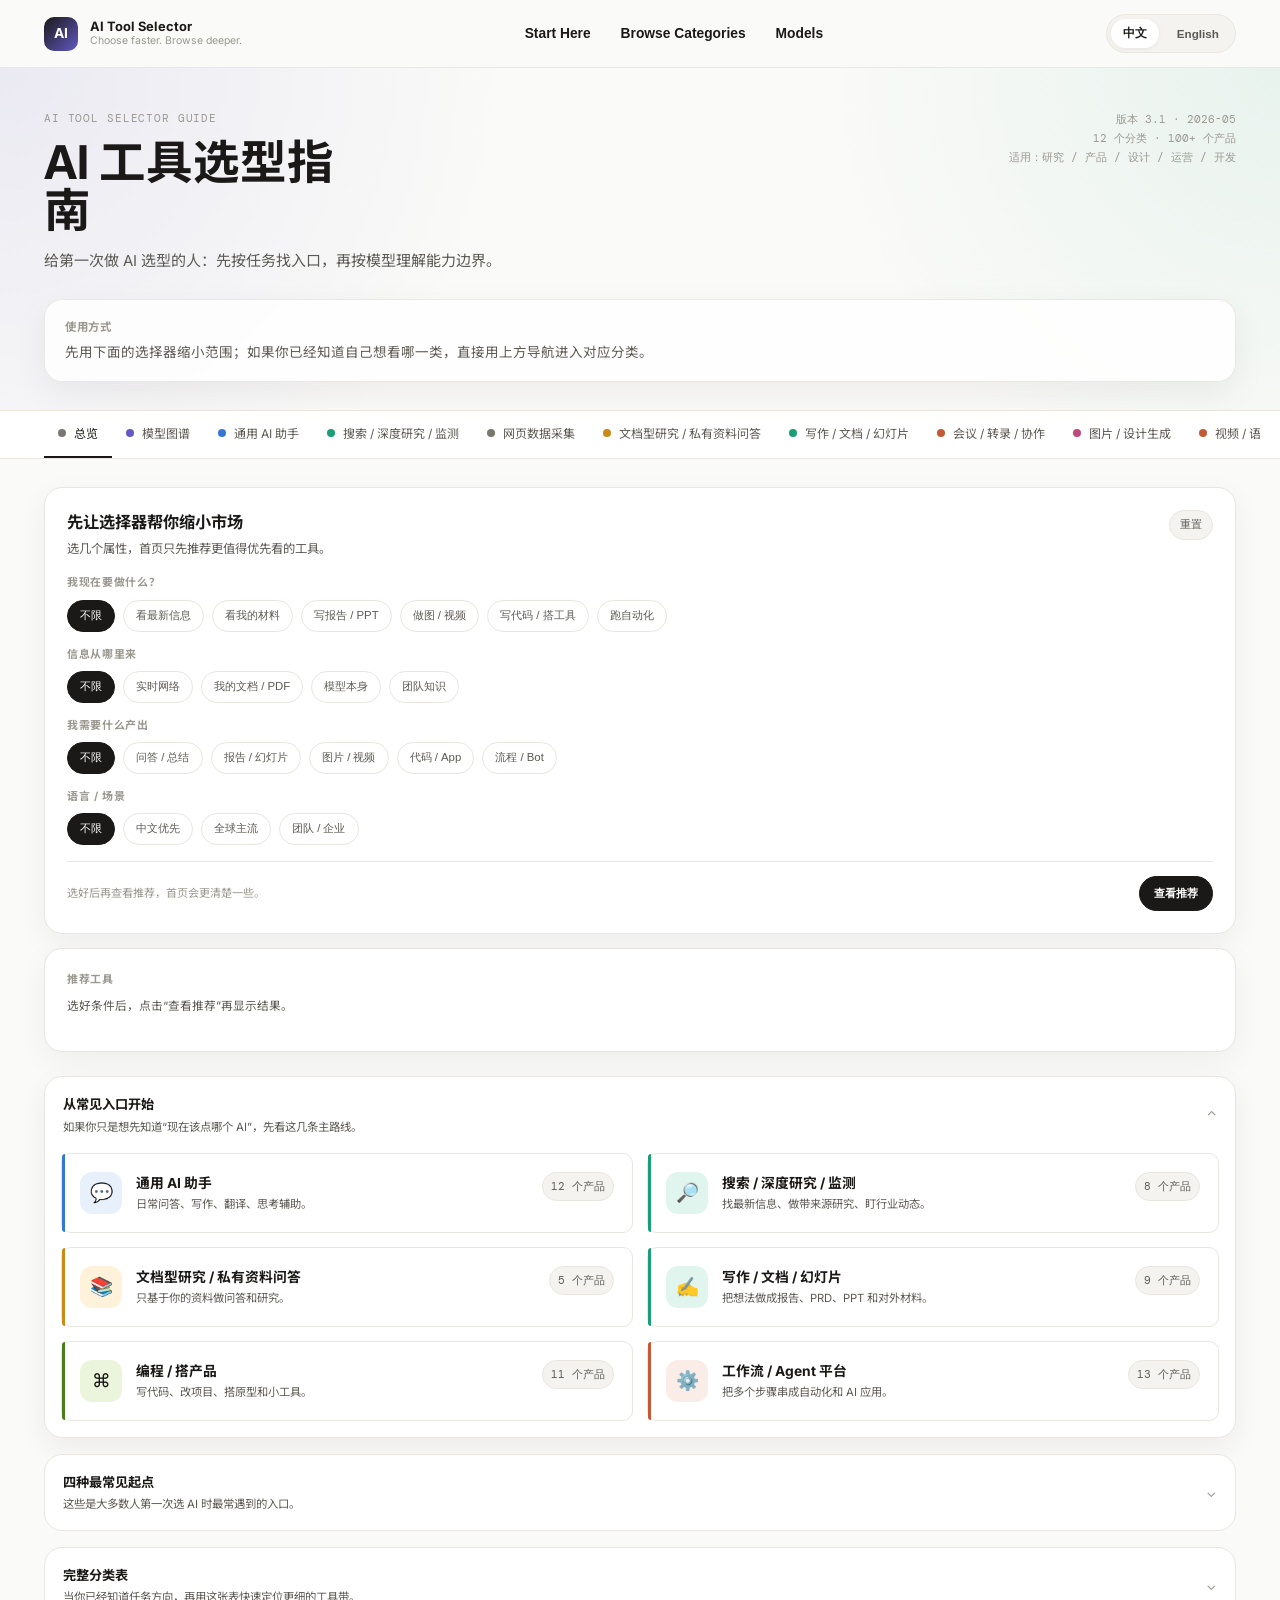
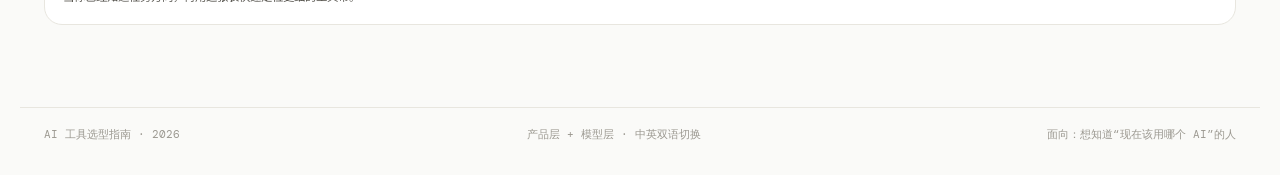
==== commit 993d29ed: "Add files via upload" ====
--- a/ai_tools_guide.html
+++ b/ai_tools_guide.html
@@ -45,8 +45,169 @@
     padding: 0 24px 48px;
   }
 
+  .topbar-wrap {
+    position: sticky;
+    top: 0;
+    z-index: 120;
+    background: rgba(250, 250, 248, 0.96);
+    backdrop-filter: blur(12px);
+    border-bottom: 1px solid rgba(232, 230, 223, 0.9);
+  }
+
+  .topbar {
+    max-width: 1240px;
+    margin: 0 auto;
+    padding: 14px 24px;
+    display: flex;
+    align-items: center;
+    justify-content: space-between;
+    gap: 16px;
+  }
+
+  .brand {
+    display: flex;
+    align-items: center;
+    gap: 12px;
+    min-width: 0;
+  }
+
+  .brand-mark {
+    width: 34px;
+    height: 34px;
+    border-radius: 10px;
+    background: linear-gradient(135deg, #1a1917 0%, #6259c4 100%);
+    color: #fff;
+    display: flex;
+    align-items: center;
+    justify-content: center;
+    font-size: 0.92rem;
+    font-weight: 700;
+    flex-shrink: 0;
+  }
+
+  .brand-copy {
+    min-width: 0;
+  }
+
+  .brand-title {
+    font-size: 0.86rem;
+    font-weight: 700;
+    line-height: 1.2;
+  }
+
+  .brand-sub {
+    color: var(--text-3);
+    font-size: 0.7rem;
+    line-height: 1.2;
+  }
+
+  .mega-nav {
+    display: flex;
+    align-items: center;
+    gap: 6px;
+    flex: 1 1 auto;
+    justify-content: center;
+    min-width: 0;
+  }
+
+  .mega-item {
+    position: relative;
+  }
+
+  .mega-trigger {
+    appearance: none;
+    border: 0;
+    background: transparent;
+    color: var(--text);
+    font-size: 0.92rem;
+    font-weight: 600;
+    padding: 10px 12px;
+    border-radius: 999px;
+    cursor: pointer;
+    white-space: nowrap;
+  }
+
+  .mega-item:hover .mega-trigger,
+  .mega-item:focus-within .mega-trigger {
+    background: var(--surface);
+    box-shadow: 0 1px 0 rgba(0,0,0,0.04);
+  }
+
+  .mega-panel {
+    position: absolute;
+    left: 0;
+    top: calc(100% + 10px);
+    min-width: 760px;
+    display: none;
+    background: rgba(255,255,255,0.98);
+    border: 1px solid var(--border);
+    border-radius: 18px;
+    box-shadow: 0 24px 56px rgba(26, 25, 23, 0.12);
+    padding: 20px;
+  }
+
+  .mega-item:hover .mega-panel,
+  .mega-item:focus-within .mega-panel {
+    display: grid;
+  }
+
+  .mega-grid {
+    display: grid;
+    grid-template-columns: repeat(2, minmax(0, 1fr));
+    gap: 24px;
+  }
+
+  .mega-col-title {
+    font-size: 0.76rem;
+    color: var(--text-3);
+    font-weight: 700;
+    letter-spacing: 0.08em;
+    text-transform: uppercase;
+    margin-bottom: 10px;
+  }
+
+  .mega-links {
+    display: grid;
+    gap: 8px;
+  }
+
+  .mega-link {
+    display: block;
+    text-decoration: none;
+    color: inherit;
+    padding: 10px 12px;
+    border-radius: 12px;
+    transition: background 0.15s ease;
+  }
+
+  .mega-link:hover {
+    background: var(--surface-2);
+  }
+
+  .mega-link-title {
+    font-size: 0.92rem;
+    font-weight: 700;
+    margin-bottom: 2px;
+  }
+
+  .mega-link-sub {
+    color: var(--text-2);
+    font-size: 0.76rem;
+    line-height: 1.4;
+  }
+
+  .topbar-actions {
+    display: flex;
+    align-items: center;
+    gap: 12px;
+    flex-shrink: 0;
+  }
+
   .header-wrap {
-    background: var(--surface);
+    background:
+      radial-gradient(circle at top left, rgba(98, 89, 196, 0.10), transparent 38%),
+      radial-gradient(circle at top right, rgba(26, 158, 117, 0.08), transparent 34%),
+      var(--bg);
     border-bottom: 1px solid var(--border);
     margin-bottom: 0;
   }
@@ -54,7 +215,7 @@
   .header {
     max-width: 1240px;
     margin: 0 auto;
-    padding: 28px 24px 22px;
+    padding: 42px 24px 28px;
   }
 
   .header-top {
@@ -75,24 +236,25 @@
     font-size: 0.72rem;
     letter-spacing: 0.08em;
     text-transform: uppercase;
-    margin-bottom: 10px;
+    margin-bottom: 12px;
     font-family: 'DM Mono', monospace;
   }
 
   h1 {
-    font-size: 1.88rem;
-    line-height: 1.18;
-    margin-bottom: 10px;
+    font-size: 3.1rem;
+    line-height: 1.03;
+    margin-bottom: 14px;
     letter-spacing: 0;
+    max-width: 11ch;
   }
 
   .subtitle {
     color: var(--text-2);
-    font-size: 0.9rem;
-    max-width: 900px;
-    white-space: nowrap;
-    overflow: hidden;
-    text-overflow: ellipsis;
+    font-size: 1rem;
+    max-width: 60ch;
+    white-space: normal;
+    overflow: visible;
+    text-overflow: clip;
   }
 
   .header-meta {
@@ -140,46 +302,291 @@
   }
 
   .hero-note {
-    margin-top: 18px;
-    padding: 10px;
-    border: 1px solid var(--border);
-    border-radius: 12px;
-    background: var(--surface);
-    display: grid;
-    grid-template-columns: repeat(3, minmax(0, 1fr));
-    gap: 10px;
-  }
-
-  .hero-note-card {
-    padding: 12px 14px;
-    border-radius: 10px;
-    background: var(--surface-2);
-    border: 1px solid var(--border);
+    margin-top: 26px;
+    padding: 18px 20px;
+    border: 1px solid rgba(232, 230, 223, 0.9);
+    border-radius: 18px;
+    background: rgba(255,255,255,0.82);
+    box-shadow: 0 12px 34px rgba(26, 25, 23, 0.06);
   }
 
   .hero-note-title {
-    font-size: 0.74rem;
+    font-size: 0.76rem;
     color: var(--text-3);
     text-transform: uppercase;
     letter-spacing: 0.06em;
-    margin-bottom: 5px;
+    margin-bottom: 6px;
     font-weight: 700;
   }
 
   .hero-note p {
     color: var(--text-2);
+    font-size: 0.9rem;
+    line-height: 1.5;
+  }
+
+  .selector-shell {
+    display: grid;
+    gap: 14px;
+    margin: 28px 0 22px;
+  }
+
+  .selector-panel,
+  .result-panel {
+    background: var(--surface);
+    border: 1px solid var(--border);
+    border-radius: 18px;
+    padding: 22px;
+    box-shadow: 0 10px 30px rgba(26, 25, 23, 0.05);
+  }
+
+  .selector-heading {
+    display: flex;
+    align-items: flex-start;
+    justify-content: space-between;
+    gap: 10px;
+    margin-bottom: 16px;
+  }
+
+  .selector-title {
+    font-size: 1.08rem;
+    font-weight: 700;
+    margin-bottom: 3px;
+  }
+
+  .selector-sub {
+    color: var(--text-2);
+    font-size: 0.82rem;
+  }
+
+  .clear-btn {
+    appearance: none;
+    border: 1px solid var(--border);
+    background: var(--surface-2);
+    color: var(--text-2);
+    border-radius: 999px;
+    padding: 7px 10px;
+    font-size: 0.72rem;
+    cursor: pointer;
+    white-space: nowrap;
+  }
+
+  .selector-actions {
+    display: flex;
+    align-items: center;
+    justify-content: space-between;
+    gap: 12px;
+    margin-top: 16px;
+    padding-top: 14px;
+    border-top: 1px solid var(--border);
+  }
+
+  .selector-hint {
+    color: var(--text-3);
+    font-size: 0.74rem;
+  }
+
+  .apply-btn {
+    appearance: none;
+    border: 1px solid var(--text);
+    background: var(--text);
+    color: var(--surface);
+    border-radius: 999px;
+    padding: 9px 14px;
+    font-size: 0.76rem;
+    font-weight: 600;
+    cursor: pointer;
+    white-space: nowrap;
+  }
+
+  .filter-stack {
+    display: grid;
+    gap: 14px;
+  }
+
+  .filter-group {
+    display: grid;
+    gap: 8px;
+  }
+
+  .filter-label {
+    font-size: 0.73rem;
+    font-weight: 700;
+    color: var(--text-3);
+    text-transform: uppercase;
+    letter-spacing: 0.06em;
+  }
+
+  .filter-pills {
+    display: flex;
+    flex-wrap: wrap;
+    gap: 8px;
+  }
+
+  .filter-pill {
+    appearance: none;
+    border: 1px solid var(--border);
+    background: var(--surface);
+    color: var(--text-2);
+    border-radius: 999px;
+    padding: 8px 12px;
+    font-size: 0.76rem;
+    line-height: 1.2;
+    cursor: pointer;
+    transition: all 0.15s ease;
+  }
+
+  .filter-pill:hover {
+    border-color: var(--border-2);
+    color: var(--text);
+  }
+
+  .filter-pill.active {
+    background: var(--text);
+    color: var(--surface);
+    border-color: var(--text);
+  }
+
+  .result-eyebrow {
+    font-size: 0.73rem;
+    font-weight: 700;
+    color: var(--text-3);
+    text-transform: uppercase;
+    letter-spacing: 0.06em;
+    margin-bottom: 8px;
+  }
+
+  .result-summary {
+    color: var(--text-2);
     font-size: 0.78rem;
+    margin-bottom: 14px;
+  }
+
+  .result-grid {
+    display: grid;
+    gap: 10px;
+    grid-template-columns: repeat(auto-fit, minmax(280px, 1fr));
+  }
+
+  .result-card {
+    border: 1px solid var(--border);
+    border-radius: 12px;
+    padding: 14px;
+    background: var(--surface);
+  }
+
+  .result-top {
+    display: flex;
+    align-items: center;
+    justify-content: space-between;
+    gap: 10px;
+    margin-bottom: 6px;
+  }
+
+  .result-id {
+    display: flex;
+    align-items: center;
+    gap: 10px;
+    min-width: 0;
+  }
+
+  .result-logo {
+    width: 28px;
+    height: 28px;
+    border-radius: 8px;
+    border: 1px solid var(--border);
+    background: var(--surface-2);
+    flex-shrink: 0;
+  }
+
+  .result-name {
+    font-size: 0.86rem;
+    font-weight: 700;
+  }
+
+  .result-category {
+    color: var(--text-3);
+    font-size: 0.71rem;
+    white-space: nowrap;
+  }
+
+  .result-desc {
+    color: var(--text-2);
+    font-size: 0.76rem;
     line-height: 1.5;
+    margin-bottom: 8px;
+  }
+
+  .result-why {
+    color: var(--text);
+    font-size: 0.75rem;
+    line-height: 1.45;
+  }
+
+  .secondary-stack {
+    display: grid;
+    gap: 16px;
+    margin-top: 24px;
+  }
+
+  .secondary-panel {
+    background: var(--surface);
+    border: 1px solid var(--border);
+    border-radius: 18px;
+    overflow: hidden;
+  }
+
+  .secondary-panel[open] {
+    box-shadow: var(--shadow);
+  }
+
+  .secondary-summary {
+    list-style: none;
+    cursor: pointer;
+    padding: 17px 18px;
+    display: flex;
+    align-items: center;
+    justify-content: space-between;
+    gap: 12px;
+  }
+
+  .secondary-summary::-webkit-details-marker {
+    display: none;
+  }
+
+  .secondary-title {
+    font-size: 0.88rem;
+    font-weight: 700;
+    margin-bottom: 2px;
+  }
+
+  .secondary-sub {
+    font-size: 0.76rem;
+    color: var(--text-2);
+  }
+
+  .secondary-chevron {
+    color: var(--text-3);
+    font-size: 0.9rem;
+    transition: transform 0.15s ease;
+  }
+
+  .secondary-panel[open] .secondary-chevron {
+    transform: rotate(180deg);
+  }
+
+  .secondary-body {
+    padding: 0 16px 16px;
   }
 
   .nav-wrap {
     position: sticky;
-    top: 0;
-    z-index: 50;
-    background: rgba(255,255,255,0.92);
+    top: 64px;
+    z-index: 60;
+    background: rgba(255,255,255,0.88);
     backdrop-filter: blur(10px);
     border-bottom: 1px solid var(--border);
-    margin-bottom: 24px;
+    margin-bottom: 28px;
   }
 
   .nav {
@@ -222,36 +629,12 @@
     display: grid;
     grid-template-columns: repeat(2, minmax(0, 1fr));
     gap: 14px;
-    margin-bottom: 28px;
-  }
-
-  .overview-block {
-    margin-bottom: 18px;
-  }
-
-  .overview-block-head {
-    display: flex;
-    align-items: flex-end;
-    justify-content: space-between;
-    gap: 12px;
-    margin-bottom: 12px;
-  }
-
-  .overview-block-title {
-    font-size: 0.92rem;
-    font-weight: 700;
-  }
-
-  .overview-block-sub {
-    color: var(--text-2);
-    font-size: 0.76rem;
   }
 
   .overview-panel {
     background: var(--surface);
     border: 1px solid var(--border);
     border-radius: 12px;
-    margin-bottom: 18px;
     overflow: hidden;
   }
 
@@ -647,6 +1030,23 @@
   }
 
   @media (max-width: 900px) {
+    .topbar {
+      flex-wrap: wrap;
+      justify-content: space-between;
+    }
+
+    .mega-nav {
+      order: 3;
+      width: 100%;
+      justify-content: flex-start;
+      overflow-x: auto;
+      padding-bottom: 2px;
+    }
+
+    .mega-panel {
+      min-width: 620px;
+    }
+
     .header-top {
       flex-wrap: wrap;
     }
@@ -657,10 +1057,6 @@
       align-items: flex-start;
     }
 
-    .hero-note {
-      grid-template-columns: 1fr;
-    }
-
     .overview-grid {
       grid-template-columns: repeat(2, minmax(0, 1fr));
     }
@@ -671,6 +1067,19 @@
   }
 
   @media (max-width: 700px) {
+    .topbar {
+      padding-left: 16px;
+      padding-right: 16px;
+    }
+
+    .brand-sub {
+      display: none;
+    }
+
+    .mega-panel {
+      display: none !important;
+    }
+
     .page, .header, .nav {
       padding-left: 16px;
       padding-right: 16px;
@@ -687,14 +1096,33 @@
       align-items: flex-start;
     }
 
+    .selector-heading {
+      flex-direction: column;
+      align-items: flex-start;
+    }
+
+    .selector-actions {
+      flex-direction: column;
+      align-items: flex-start;
+    }
+
     .subtitle {
       white-space: normal;
       overflow: visible;
       text-overflow: clip;
     }
 
+    h1 {
+      font-size: 2.35rem;
+      max-width: 100%;
+    }
+
     .overview-grid {
       grid-template-columns: 1fr;
+    }
+
+    .secondary-body {
+      padding: 0 12px 12px;
     }
 
     .overview-table,
@@ -735,6 +1163,142 @@
 </style>
 </head>
 <body>
+  <div class="topbar-wrap">
+    <div class="topbar">
+      <div class="brand">
+        <div class="brand-mark">AI</div>
+        <div class="brand-copy">
+          <div class="brand-title">AI Tool Selector</div>
+          <div class="brand-sub">Choose faster. Browse deeper.</div>
+        </div>
+      </div>
+      <div class="mega-nav">
+        <div class="mega-item">
+          <button class="mega-trigger">Start Here</button>
+          <div class="mega-panel">
+            <div class="mega-grid">
+              <div>
+                <div class="mega-col-title">Common Routes</div>
+                <div class="mega-links">
+                  <a class="mega-link" href="#" onclick="switchTab('overview'); return false;">
+                    <div class="mega-link-title">Homepage Selector</div>
+                    <div class="mega-link-sub">Use filters first if you are still figuring out what kind of tool you need.</div>
+                  </a>
+                  <a class="mega-link" href="#" onclick="switchTab('search'); return false;">
+                    <div class="mega-link-title">Find live information</div>
+                    <div class="mega-link-sub">Search the web, monitor trends, and compare current tools or competitors.</div>
+                  </a>
+                  <a class="mega-link" href="#" onclick="switchTab('docs'); return false;">
+                    <div class="mega-link-title">Ask your own materials</div>
+                    <div class="mega-link-sub">Upload interview transcripts, PDFs, notes, and internal docs.</div>
+                  </a>
+                  <a class="mega-link" href="#" onclick="switchTab('content'); return false;">
+                    <div class="mega-link-title">Turn work into deliverables</div>
+                    <div class="mega-link-sub">Make reports, decks, summaries, and polished output.</div>
+                  </a>
+                </div>
+              </div>
+              <div>
+                <div class="mega-col-title">Most Common First Picks</div>
+                <div class="mega-links">
+                  <a class="mega-link" href="#" onclick="switchTab('assistants'); return false;">
+                    <div class="mega-link-title">General AI assistants</div>
+                    <div class="mega-link-sub">Start with ChatGPT, Claude, Gemini, Kimi, and DeepSeek.</div>
+                  </a>
+                  <a class="mega-link" href="#" onclick="switchTab('images'); return false;">
+                    <div class="mega-link-title">Image and visual tools</div>
+                    <div class="mega-link-sub">Explore Midjourney, Jimeng, Firefly, and design-first visual tools.</div>
+                  </a>
+                  <a class="mega-link" href="#" onclick="switchTab('coding'); return false;">
+                    <div class="mega-link-title">Coding and app building</div>
+                    <div class="mega-link-sub">Find IDE copilots, agentic coding tools, and fast prototyping products.</div>
+                  </a>
+                  <a class="mega-link" href="#" onclick="switchTab('agents'); return false;">
+                    <div class="mega-link-title">Automation and agents</div>
+                    <div class="mega-link-sub">Connect workflows, bots, and internal AI apps across tools.</div>
+                  </a>
+                </div>
+              </div>
+            </div>
+          </div>
+        </div>
+        <div class="mega-item">
+          <button class="mega-trigger">Browse Categories</button>
+          <div class="mega-panel">
+            <div class="mega-grid">
+              <div>
+                <div class="mega-col-title">Product Layers</div>
+                <div class="mega-links">
+                  <a class="mega-link" href="#" onclick="switchTab('assistants'); return false;">
+                    <div class="mega-link-title">Everyday AI Assistants</div>
+                    <div class="mega-link-sub">General-purpose tools for asking, writing, translating, and thinking.</div>
+                  </a>
+                  <a class="mega-link" href="#" onclick="switchTab('search'); return false;">
+                    <div class="mega-link-title">Search / Deep Research</div>
+                    <div class="mega-link-sub">Tools for live web search, source-backed answers, and monitoring.</div>
+                  </a>
+                  <a class="mega-link" href="#" onclick="switchTab('docs'); return false;">
+                    <div class="mega-link-title">Document-grounded Research</div>
+                    <div class="mega-link-sub">AI that answers from your own materials instead of the open web.</div>
+                  </a>
+                  <a class="mega-link" href="#" onclick="switchTab('content'); return false;">
+                    <div class="mega-link-title">Writing / Docs / Slides</div>
+                    <div class="mega-link-sub">Tools that turn ideas into deliverables people can actually use.</div>
+                  </a>
+                  <a class="mega-link" href="#" onclick="switchTab('meetings'); return false;">
+                    <div class="mega-link-title">Meetings / Transcription</div>
+                    <div class="mega-link-sub">Capture interviews, meeting notes, and action items.</div>
+                  </a>
+                  <a class="mega-link" href="#" onclick="switchTab('knowledge'); return false;">
+                    <div class="mega-link-title">Knowledge Base / Second Brain</div>
+                    <div class="mega-link-sub">Long-term storage, retrieval, and internal knowledge organization.</div>
+                  </a>
+                </div>
+              </div>
+              <div>
+                <div class="mega-col-title">Creation + Build</div>
+                <div class="mega-links">
+                  <a class="mega-link" href="#" onclick="switchTab('images'); return false;">
+                    <div class="mega-link-title">Image / Design Generation</div>
+                    <div class="mega-link-sub">Posters, concept visuals, brand assets, and design exploration.</div>
+                  </a>
+                  <a class="mega-link" href="#" onclick="switchTab('video'); return false;">
+                    <div class="mega-link-title">Video / Voice / Music</div>
+                    <div class="mega-link-sub">Short videos, avatars, voiceovers, and music drafts.</div>
+                  </a>
+                  <a class="mega-link" href="#" onclick="switchTab('coding'); return false;">
+                    <div class="mega-link-title">Coding / App Building</div>
+                    <div class="mega-link-sub">Write code, modify projects, and generate prototypes or apps.</div>
+                  </a>
+                  <a class="mega-link" href="#" onclick="switchTab('agents'); return false;">
+                    <div class="mega-link-title">Workflow / Agent Platforms</div>
+                    <div class="mega-link-sub">Automations, AI apps, multi-step workflows, and bots.</div>
+                  </a>
+                  <a class="mega-link" href="#" onclick="switchTab('scraping'); return false;">
+                    <div class="mega-link-title">Web Data Collection</div>
+                    <div class="mega-link-sub">Turn websites into structured data or LLM-ready context.</div>
+                  </a>
+                  <a class="mega-link" href="#" onclick="switchTab('models'); return false;">
+                    <div class="mega-link-title">Model Taxonomy</div>
+                    <div class="mega-link-sub">Understand the engines under the products: flagship, open, and Chinese models.</div>
+                  </a>
+                </div>
+              </div>
+            </div>
+          </div>
+        </div>
+        <div class="mega-item">
+          <button class="mega-trigger" onclick="switchTab('models')">Models</button>
+        </div>
+      </div>
+      <div class="topbar-actions">
+        <div class="lang-switch" aria-label="Language switch">
+          <button class="lang-btn active" data-lang="zh">中文</button>
+          <button class="lang-btn" data-lang="en">English</button>
+        </div>
+      </div>
+    </div>
+  </div>
   <div class="header-wrap">
     <div class="header">
       <div class="header-top">
@@ -744,26 +1308,12 @@
           <p class="subtitle" id="page-subtitle"></p>
         </div>
         <div class="header-meta">
-          <div class="lang-switch" aria-label="Language switch">
-            <button class="lang-btn active" data-lang="zh">中文</button>
-            <button class="lang-btn" data-lang="en">English</button>
-          </div>
           <div class="meta-block" id="meta-block"></div>
         </div>
       </div>
       <div class="hero-note">
-        <div class="hero-note-card">
-          <div class="hero-note-title" id="hero-note-title-1"></div>
-          <p id="hero-note-body-1"></p>
-        </div>
-        <div class="hero-note-card">
-          <div class="hero-note-title" id="hero-note-title-2"></div>
-          <p id="hero-note-body-2"></p>
-        </div>
-        <div class="hero-note-card">
-          <div class="hero-note-title" id="hero-note-title-3"></div>
-          <p id="hero-note-body-3"></p>
-        </div>
+        <div class="hero-note-title" id="hero-note-title-1"></div>
+        <p id="hero-note-body-1"></p>
       </div>
     </div>
   </div>
@@ -774,36 +1324,73 @@
 
   <div class="page">
     <div id="tab-overview" class="section active">
-      <div class="overview-block">
-        <div class="overview-block-head">
-          <div>
-            <div class="overview-block-title" id="featured-block-title"></div>
-            <div class="overview-block-sub" id="featured-block-sub"></div>
+      <div class="selector-shell">
+        <div class="selector-panel">
+          <div class="selector-heading">
+            <div>
+              <div class="selector-title" id="selector-title"></div>
+              <div class="selector-sub" id="selector-sub"></div>
+            </div>
+            <button class="clear-btn" id="clear-filters-btn" onclick="resetFilters()"></button>
+          </div>
+          <div class="filter-stack" id="selector-filters"></div>
+          <div class="selector-actions">
+            <div class="selector-hint" id="selector-hint"></div>
+            <button class="apply-btn" id="apply-filters-btn" onclick="applyFilters()"></button>
           </div>
         </div>
-        <div class="overview-grid" id="overview-grid"></div>
+        <div class="result-panel" id="result-panel">
+          <div class="result-eyebrow" id="results-title"></div>
+          <div class="result-summary" id="results-summary"></div>
+          <div class="result-grid" id="results-grid"></div>
+        </div>
       </div>
-      <div class="overview-panel">
-        <div class="overview-panel-head">
-          <div>
-            <div class="overview-panel-title" id="overview-panel-title"></div>
-            <div class="overview-panel-sub" id="overview-panel-sub"></div>
+      <div class="secondary-stack">
+        <details class="secondary-panel" open>
+          <summary class="secondary-summary">
+            <div>
+              <div class="secondary-title" id="featured-block-title"></div>
+              <div class="secondary-sub" id="featured-block-sub"></div>
+            </div>
+            <span class="secondary-chevron">⌄</span>
+          </summary>
+          <div class="secondary-body">
+            <div class="overview-grid" id="overview-grid"></div>
           </div>
-        </div>
-        <table class="overview-table">
-          <thead>
-            <tr>
-              <th id="overview-head-1"></th>
-              <th id="overview-head-2"></th>
-              <th id="overview-head-3"></th>
-            </tr>
-          </thead>
-          <tbody id="overview-table-body"></tbody>
-        </table>
-      </div>
-      <div class="decision-section">
-        <div class="decision-title" id="quick-title"></div>
-        <div class="decision-grid" id="quick-grid"></div>
+        </details>
+        <details class="secondary-panel">
+          <summary class="secondary-summary">
+            <div>
+              <div class="secondary-title" id="quick-title"></div>
+              <div class="secondary-sub" id="quick-subtitle"></div>
+            </div>
+            <span class="secondary-chevron">⌄</span>
+          </summary>
+          <div class="secondary-body">
+            <div class="decision-grid" id="quick-grid"></div>
+          </div>
+        </details>
+        <details class="secondary-panel">
+          <summary class="secondary-summary">
+            <div>
+              <div class="secondary-title" id="overview-panel-title"></div>
+              <div class="secondary-sub" id="overview-panel-sub"></div>
+            </div>
+            <span class="secondary-chevron">⌄</span>
+          </summary>
+          <div class="secondary-body">
+            <table class="overview-table">
+              <thead>
+                <tr>
+                  <th id="overview-head-1"></th>
+                  <th id="overview-head-2"></th>
+                  <th id="overview-head-3"></th>
+                </tr>
+              </thead>
+              <tbody id="overview-table-body"></tbody>
+            </table>
+          </div>
+        </details>
       </div>
     </div>
     <div id="sections-root"></div>
@@ -820,7 +1407,7 @@
   zh: {
     title: 'AI 工具选型指南',
     subtitle: '给第一次做 AI 选型的人：先按任务找入口，再按模型理解能力边界。',
-    meta: '版本 3.0 · 2026-04\\n12 个分类 · 100+ 个产品\\n适用：研究 / 产品 / 设计 / 运营 / 开发',
+    meta: '版本 3.1 · 2026-05\\n12 个分类 · 100+ 个产品\\n适用：研究 / 产品 / 设计 / 运营 / 开发',
     hero1Title: '第一步：先判断任务',
     hero1Body: '你现在更像是在找信息、读材料、出报告、做图、写代码，还是跑自动化？',
     hero2Title: '第二步：再判断来源',
@@ -854,7 +1441,7 @@
   en: {
     title: 'AI Tool Selector Guide',
     subtitle: 'For first-time AI selection: start with the job, then compare model capability layers.',
-    meta: 'Version 3.0 · 2026-04\\n12 categories · 100+ products\\nFor research / product / design / ops / engineering',
+    meta: 'Version 3.1 · 2026-05\\n12 categories · 100+ products\\nFor research / product / design / ops / engineering',
     hero1Title: 'Step 1: Pick the job',
     hero1Body: 'Are you searching the web, reading source material, making a deck, generating visuals, coding, or automating work?',
     hero2Title: 'Step 2: Pick the source',
@@ -1506,6 +2093,129 @@
   }
 };
 
+const homeText = {
+  zh: {
+    heroTitle: '使用方式',
+    heroBody: '先用下面的选择器缩小范围；如果你已经知道自己想看哪一类，直接用上方导航进入对应分类。',
+    selectorTitle: '先让选择器帮你缩小市场',
+    selectorSub: '选几个属性，首页只先推荐更值得优先看的工具。',
+    clearFilters: '重置',
+    selectorHint: '选好后再查看推荐，首页会更清楚一些。',
+    applyFilters: '查看推荐',
+    resultsTitle: '推荐工具',
+    resultsSummaryDefault: '选好条件后，点击“查看推荐”再显示结果。',
+    resultsSummaryCount: '根据你的选择，这里是更值得先看的 {count} 个工具。',
+    noResults: '这组条件下暂时没有特别强的匹配，可以放宽一个条件，或者直接用顶部分类导航浏览全部工具。',
+    quickSubtitle: '这些是大多数人第一次选 AI 时最常遇到的入口。',
+    featuredTitle: '从常见入口开始',
+    featuredSub: '如果你只是想先知道“现在该点哪个 AI”，先看这几条主路线。',
+    taxonomyTitle: '完整分类表',
+    taxonomySub: '当你已经知道任务方向，再用这张表快速定位更细的工具带。',
+    quickTitle: '四种最常见起点',
+    groups: {
+      task: '我现在要做什么？',
+      source: '信息从哪里来',
+      output: '我需要什么产出',
+      language: '语言 / 场景'
+    },
+    options: {
+      all: '不限',
+      live_info: '看最新信息',
+      own_docs: '看我的材料',
+      write_report: '写报告 / PPT',
+      make_visuals: '做图 / 视频',
+      code_tool: '写代码 / 搭工具',
+      automate: '跑自动化',
+      live_web: '实时网络',
+      uploaded_files: '我的文档 / PDF',
+      model_knowledge: '模型本身',
+      team_knowledge: '团队知识',
+      answer: '问答 / 总结',
+      report: '报告 / 幻灯片',
+      visuals: '图片 / 视频',
+      code: '代码 / App',
+      workflow: '流程 / Bot',
+      chinese: '中文优先',
+      global: '全球主流',
+      enterprise: '团队 / 企业'
+    }
+  },
+  en: {
+    heroTitle: 'How To Use This',
+    heroBody: 'Use the selector below to narrow the field first. If you already know the category you want, jump in from the top navigation.',
+    selectorTitle: 'Let the selector narrow the market first',
+    selectorSub: 'Pick a few attributes and the homepage will surface the tools most worth checking first.',
+    clearFilters: 'Reset',
+    selectorHint: 'Choose your filters first, then reveal recommendations.',
+    applyFilters: 'Show recommendations',
+    resultsTitle: 'Recommended Tools',
+    resultsSummaryDefault: 'Pick your filters, then click “Show recommendations” to reveal results.',
+    resultsSummaryCount: 'Based on your choices, these are the {count} tools most worth looking at first.',
+    noResults: 'There is no especially strong match for this exact combination yet. Loosen one filter or browse the categories from the top navigation.',
+    quickSubtitle: 'These are the most common places people usually start.',
+    featuredTitle: 'Start with common routes',
+    featuredSub: 'If you just want to know which AI to try first, begin with these main lanes.',
+    taxonomyTitle: 'Full Taxonomy',
+    taxonomySub: 'Once you know the task direction, use this table to zoom into the right tool lane.',
+    quickTitle: 'Four common starting points',
+    groups: {
+      task: 'What are you trying to do?',
+      source: 'Where should the answer come from?',
+      output: 'What do you want as output?',
+      language: 'Language / context'
+    },
+    options: {
+      all: 'Any',
+      live_info: 'Live information',
+      own_docs: 'My documents',
+      write_report: 'Report / slides',
+      make_visuals: 'Images / video',
+      code_tool: 'Code / build tools',
+      automate: 'Automation',
+      live_web: 'Live web',
+      uploaded_files: 'My files / PDFs',
+      model_knowledge: 'Model knowledge',
+      team_knowledge: 'Team knowledge',
+      answer: 'Answer / summary',
+      report: 'Report / deck',
+      visuals: 'Images / video',
+      code: 'Code / app',
+      workflow: 'Workflow / bot',
+      chinese: 'Chinese-first',
+      global: 'Global mainstream',
+      enterprise: 'Team / enterprise'
+    }
+  }
+};
+
+const selectorConfig = [
+  { id: 'task', options: ['all', 'live_info', 'own_docs', 'write_report', 'make_visuals', 'code_tool', 'automate'] },
+  { id: 'source', options: ['all', 'live_web', 'uploaded_files', 'model_knowledge', 'team_knowledge'] },
+  { id: 'output', options: ['all', 'answer', 'report', 'visuals', 'code', 'workflow'] },
+  { id: 'language', options: ['all', 'chinese', 'global', 'enterprise'] }
+];
+
+const toolRecommendations = [
+  { name: 'ChatGPT', domain: 'chatgpt.com', category: 'assistants', task: ['live_info', 'write_report'], source: ['model_knowledge', 'live_web'], output: ['answer', 'report'], language: ['global'], desc: { zh: '最通用的默认入口，适合日常问答、写作和研究打底。', en: 'The broadest default entry point for everyday Q&A, writing, and general research.' }, why: { zh: '如果你不确定从哪一个开始，它很少会错。', en: 'A very safe first stop when you are not sure where to begin.' } },
+  { name: 'Claude', domain: 'claude.ai', category: 'assistants', task: ['write_report', 'own_docs'], source: ['model_knowledge', 'uploaded_files'], output: ['answer', 'report'], language: ['global'], desc: { zh: '长文写作和归纳提炼特别强，适合把材料变成清楚表达。', en: 'Especially strong for long-form writing, synthesis, and turning messy material into clear expression.' }, why: { zh: '适合报告、邮件、框架表达。', en: 'A strong choice for reports, memos, and structured reasoning.' } },
+  { name: 'Perplexity', domain: 'perplexity.ai', category: 'search', task: ['live_info'], source: ['live_web'], output: ['answer', 'report'], language: ['global'], desc: { zh: '看最新信息最快的入口，搜索和引用都很直接。', en: 'One of the fastest ways to get live information with sources and citations.' }, why: { zh: '特别适合“外面现在发生了什么”。', en: 'Especially good for “what is happening right now?” questions.' } },
+  { name: 'Genspark', domain: 'genspark.ai', category: 'search', task: ['live_info', 'write_report'], source: ['live_web'], output: ['answer', 'report'], language: ['global'], desc: { zh: '更像把搜索做成研究包，适合专题整理。', en: 'More like turning search into a research packet or topic brief.' }, why: { zh: '想把研究直接做成成品时很合适。', en: 'A good fit when you want research to become a deliverable quickly.' } },
+  { name: 'NotebookLM', domain: 'notebooklm.google.com', category: 'docs', task: ['own_docs'], source: ['uploaded_files'], output: ['answer', 'report'], language: ['global'], desc: { zh: '最适合“只基于我的文档回答”的入口。', en: 'One of the clearest tools for answering only from your own uploaded files.' }, why: { zh: '访谈稿、PDF、研究材料在这类场景里很顺。', en: 'Excellent for interviews, PDFs, and research packs.' } },
+  { name: 'Gamma', domain: 'gamma.app', category: 'content', task: ['write_report'], source: ['model_knowledge', 'uploaded_files'], output: ['report'], language: ['global'], desc: { zh: '把想法和材料快速变成 PPT 或文档。', en: 'Turns ideas and material into a deck or document very quickly.' }, why: { zh: '如果你要的是可发出去的版本，它很快。', en: 'Great when the output needs to look presentable fast.' } },
+  { name: 'Canva AI', domain: 'canva.com', category: 'content', task: ['write_report', 'make_visuals'], source: ['model_knowledge'], output: ['report', 'visuals'], language: ['global'], desc: { zh: '适合把报告、演示和视觉表达一起做清楚。', en: 'Good for combining reports, presentations, and visual polish in one place.' }, why: { zh: '非设计师也可以做出比较稳的视觉效果。', en: 'A practical way to make polished visuals without being a designer.' } },
+  { name: 'Midjourney', domain: 'midjourney.com', category: 'images', task: ['make_visuals'], source: ['model_knowledge'], output: ['visuals'], language: ['global'], desc: { zh: '更偏高质感图片和品牌视觉。', en: 'Best known for premium-looking imagery and aesthetic visual generation.' }, why: { zh: '想要图片有“成品感”时，常常先看它。', en: 'A strong first stop when you need images that already feel polished.' } },
+  { name: '即梦', domain: 'jimeng.jianying.com', category: 'images', task: ['make_visuals'], source: ['model_knowledge'], output: ['visuals'], language: ['chinese'], desc: { zh: '中文生图场景里很主流，适合国内内容和社媒画面。', en: 'A mainstream Chinese image tool for social, content, and domestic creative workflows.' }, why: { zh: '中文提示词和国内内容语境更贴合。', en: 'A better fit for Chinese prompts and local creative contexts.' } },
+  { name: 'Runway', domain: 'runwayml.com', category: 'video', task: ['make_visuals'], source: ['model_knowledge'], output: ['visuals'], language: ['global'], desc: { zh: '做短视频和创意画面比较常见的主流选择。', en: 'A mainstream choice for creative AI video and short-form visual generation.' }, why: { zh: '如果你想做动的内容，它是很好的入口。', en: 'A solid entry point when you need moving visuals rather than still images.' } },
+  { name: 'Kling 可灵', domain: 'klingai.com', category: 'video', task: ['make_visuals'], source: ['model_knowledge'], output: ['visuals'], language: ['chinese'], desc: { zh: '国内视频生成里非常主流的一条路线。', en: 'A very mainstream Chinese route for AI video generation.' }, why: { zh: '如果你要做中文语境的 AI 视频，很值得先看。', en: 'Well worth checking first for Chinese-language video workflows.' } },
+  { name: 'Cursor', domain: 'cursor.com', category: 'coding', task: ['code_tool'], source: ['model_knowledge'], output: ['code'], language: ['global'], desc: { zh: '如果你是在 IDE 里边写边改，它是最主流的入口之一。', en: 'One of the main default choices if you want AI inside an IDE.' }, why: { zh: '适合用代码库上下文来写、改、查。', en: 'Strong when you want codebase-aware editing and iteration.' } },
+  { name: 'Claude Code', domain: 'anthropic.com', category: 'coding', task: ['code_tool', 'automate'], source: ['model_knowledge'], output: ['code', 'workflow'], language: ['global'], desc: { zh: '更像一个会动项目的 AI 编程助手。', en: 'Feels more like a coding agent that can operate on a project.' }, why: { zh: '如果你想让 AI 自己去读文件、改代码、跑命令，它很合适。', en: 'Good when you want the AI to read files, edit code, and run commands.' } },
+  { name: 'Codex', domain: 'openai.com', category: 'coding', task: ['code_tool', 'automate'], source: ['model_knowledge'], output: ['code', 'workflow'], language: ['global'], desc: { zh: 'OpenAI 的 coding-agent 路线，适合任务式编程。', en: 'OpenAI’s coding-agent route, useful for delegated engineering tasks.' }, why: { zh: '适合想把一个更完整的编程任务交给 AI。', en: 'A good fit when you want to hand off a larger programming task.' } },
+  { name: 'n8n', domain: 'n8n.io', category: 'agents', task: ['automate'], source: ['live_web', 'uploaded_files', 'team_knowledge'], output: ['workflow'], language: ['enterprise', 'global'], desc: { zh: '把多个步骤串成流程的主流工具，适合认真做自动化。', en: 'A mainstream way to connect many steps into a real workflow or automation.' }, why: { zh: '适合把抓取、分析、推送、审批都串起来。', en: 'Great for connecting scrape, analyze, publish, and follow-up steps.' } },
+  { name: 'Zapier', domain: 'zapier.com', category: 'agents', task: ['automate'], source: ['live_web', 'team_knowledge'], output: ['workflow'], language: ['global'], desc: { zh: '最好上手的轻量自动化工具，适合非技术用户。', en: 'The easiest lightweight automation tool for non-technical users.' }, why: { zh: '如果你只是想把两三个工具串起来，它很快。', en: 'Ideal when you just want to connect a few tools quickly.' } },
+  { name: 'Dify', domain: 'dify.ai', category: 'agents', task: ['automate', 'own_docs'], source: ['uploaded_files', 'team_knowledge'], output: ['workflow', 'answer'], language: ['enterprise', 'global'], desc: { zh: '偏做内部 AI 应用和知识库助手，适合团队使用。', en: 'More focused on internal AI apps and knowledge assistants for teams.' }, why: { zh: '如果你想搭团队用的 AI 助手，它很值得先看。', en: 'Worth checking first when the end goal is a team-facing AI assistant.' } },
+  { name: 'Coze 扣子', domain: 'coze.cn', category: 'agents', task: ['automate'], source: ['live_web', 'team_knowledge'], output: ['workflow'], language: ['chinese'], desc: { zh: '国内 Bot 和 Agent 场景里很常见的入口。', en: 'A common entry point for bots and agents in Chinese ecosystems.' }, why: { zh: '如果你要做飞书、微信、国内内容路线，它比较顺。', en: 'A good fit for Feishu, WeChat, and China-specific workflow routes.' } }
+];
+
 function favicon(domain) {
   return `https://www.google.com/s2/favicons?domain=${domain}&sz=64`;
 }
@@ -1518,6 +2228,8 @@
 
 let currentLang = 'zh';
 const featuredOverviewIds = ['assistants', 'search', 'docs', 'content', 'coding', 'agents'];
+let currentFilters = { task: 'all', source: 'all', output: 'all', language: 'all' };
+let hasAppliedFilters = false;
 
 function t(value) {
   if (!value) return '';
@@ -1602,8 +2314,8 @@
 }
 
 function renderOverviewTable() {
-  document.getElementById('overview-panel-title').textContent = uiText[currentLang].overviewPanelTitle;
-  document.getElementById('overview-panel-sub').textContent = uiText[currentLang].overviewPanelSub;
+  document.getElementById('overview-panel-title').textContent = homeText[currentLang].taxonomyTitle;
+  document.getElementById('overview-panel-sub').textContent = homeText[currentLang].taxonomySub;
   document.getElementById('overview-head-1').textContent = uiText[currentLang].overviewHead1;
   document.getElementById('overview-head-2').textContent = uiText[currentLang].overviewHead2;
   document.getElementById('overview-head-3').textContent = uiText[currentLang].overviewHead3;
@@ -1621,8 +2333,87 @@
   `).join('');
 }
 
+function renderSelector() {
+  document.getElementById('selector-title').textContent = homeText[currentLang].selectorTitle;
+  document.getElementById('selector-sub').textContent = homeText[currentLang].selectorSub;
+  document.getElementById('clear-filters-btn').textContent = homeText[currentLang].clearFilters;
+  document.getElementById('selector-hint').textContent = homeText[currentLang].selectorHint;
+  document.getElementById('apply-filters-btn').textContent = homeText[currentLang].applyFilters;
+  document.getElementById('selector-filters').innerHTML = selectorConfig.map(group => `
+    <div class="filter-group">
+      <div class="filter-label">${homeText[currentLang].groups[group.id]}</div>
+      <div class="filter-pills">
+        ${group.options.map(option => `
+          <button class="filter-pill ${currentFilters[group.id] === option ? 'active' : ''}" onclick="setFilter('${group.id}','${option}')">
+            ${homeText[currentLang].options[option]}
+          </button>
+        `).join('')}
+      </div>
+    </div>
+  `).join('');
+}
+
+function recommendationScore(rec) {
+  let score = 0;
+  for (const group of Object.keys(currentFilters)) {
+    const selected = currentFilters[group];
+    if (selected !== 'all' && rec[group]?.includes(selected)) score += 1;
+  }
+  return score;
+}
+
+function renderResults() {
+  const panel = document.getElementById('result-panel');
+  const anyActive = Object.values(currentFilters).some(value => value !== 'all');
+  document.getElementById('results-title').textContent = homeText[currentLang].resultsTitle;
+
+  if (!hasAppliedFilters) {
+    document.getElementById('results-summary').textContent = homeText[currentLang].resultsSummaryDefault;
+    document.getElementById('results-grid').innerHTML = '';
+    panel.hidden = false;
+    return;
+  }
+
+  let results = toolRecommendations
+    .map(rec => ({ ...rec, score: recommendationScore(rec) }))
+    .filter(rec => {
+      return Object.keys(currentFilters).every(group => {
+        const selected = currentFilters[group];
+        return selected === 'all' || rec[group]?.includes(selected);
+      });
+    });
+
+  if (anyActive) {
+    results = results.filter(rec => rec.score > 0);
+  }
+
+  results.sort((a, b) => b.score - a.score || a.name.localeCompare(b.name));
+  const finalResults = (anyActive ? results : toolRecommendations).slice(0, 6);
+
+  document.getElementById('results-summary').textContent = finalResults.length
+    ? (anyActive
+      ? homeText[currentLang].resultsSummaryCount.replace('{count}', finalResults.length)
+      : homeText[currentLang].resultsSummaryDefault)
+    : homeText[currentLang].noResults;
+
+  document.getElementById('results-grid').innerHTML = finalResults.length ? finalResults.map(rec => `
+    <div class="result-card">
+      <div class="result-top">
+        <div class="result-id">
+          <img class="result-logo" src="${favicon(rec.domain)}" alt="${rec.name} logo" loading="lazy" referrerpolicy="no-referrer">
+          <div class="result-name">${rec.name}</div>
+        </div>
+        <div class="result-category">${t(categories.find(cat => cat.id === rec.category)?.title)}</div>
+      </div>
+      <div class="result-desc">${t(rec.desc)}</div>
+      <div class="result-why">${t(rec.why)}</div>
+    </div>
+  `).join('') : '';
+}
+
 function renderQuickGrid() {
-  document.getElementById('quick-title').textContent = uiText[currentLang].quickTitle;
+  document.getElementById('quick-title').textContent = homeText[currentLang].quickTitle;
+  document.getElementById('quick-subtitle').textContent = homeText[currentLang].quickSubtitle;
   document.getElementById('quick-grid').innerHTML = uiText[currentLang].quick.map(([q, a]) => `
     <div class="decision-card">
       <div class="decision-q">${q}</div>
@@ -1683,14 +2474,12 @@
   document.getElementById('page-title').textContent = uiText[currentLang].title;
   document.getElementById('page-subtitle').textContent = uiText[currentLang].subtitle;
   document.getElementById('meta-block').innerHTML = uiText[currentLang].meta.replaceAll('\\n', '<br>');
-  document.getElementById('featured-block-title').textContent = uiText[currentLang].featuredBlockTitle;
-  document.getElementById('featured-block-sub').textContent = uiText[currentLang].featuredBlockSub;
-  document.getElementById('hero-note-title-1').textContent = uiText[currentLang].hero1Title;
-  document.getElementById('hero-note-body-1').textContent = uiText[currentLang].hero1Body;
-  document.getElementById('hero-note-title-2').textContent = uiText[currentLang].hero2Title;
-  document.getElementById('hero-note-body-2').textContent = uiText[currentLang].hero2Body;
-  document.getElementById('hero-note-title-3').textContent = uiText[currentLang].hero3Title;
-  document.getElementById('hero-note-body-3').textContent = uiText[currentLang].hero3Body;
+  document.getElementById('featured-block-title').textContent = homeText[currentLang].featuredTitle;
+  document.getElementById('featured-block-sub').textContent = homeText[currentLang].featuredSub;
+  document.getElementById('overview-panel-title').textContent = homeText[currentLang].taxonomyTitle;
+  document.getElementById('overview-panel-sub').textContent = homeText[currentLang].taxonomySub;
+  document.getElementById('hero-note-title-1').textContent = homeText[currentLang].heroTitle;
+  document.getElementById('hero-note-body-1').textContent = homeText[currentLang].heroBody;
   document.getElementById('footer-left').textContent = uiText[currentLang].footerLeft;
   document.getElementById('footer-mid').textContent = uiText[currentLang].footerMid;
   document.getElementById('footer-right').textContent = uiText[currentLang].footerRight;
@@ -1700,6 +2489,8 @@
   const active = document.querySelector('.nav-item.active')?.dataset.tab || 'overview';
   renderChrome();
   renderNav();
+  renderSelector();
+  renderResults();
   renderOverviewTable();
   renderOverview();
   renderQuickGrid();
@@ -1710,6 +2501,23 @@
   });
 }
 
+function setFilter(group, option) {
+  currentFilters[group] = option;
+  renderSelector();
+}
+
+function resetFilters() {
+  currentFilters = { task: 'all', source: 'all', output: 'all', language: 'all' };
+  hasAppliedFilters = false;
+  renderSelector();
+  renderResults();
+}
+
+function applyFilters() {
+  hasAppliedFilters = true;
+  renderResults();
+}
+
 function switchTab(tabId, scroll = true) {
   document.querySelectorAll('.section').forEach(section => section.classList.remove('active'));
   document.querySelectorAll('.nav-item').forEach(item => item.classList.remove('active'));
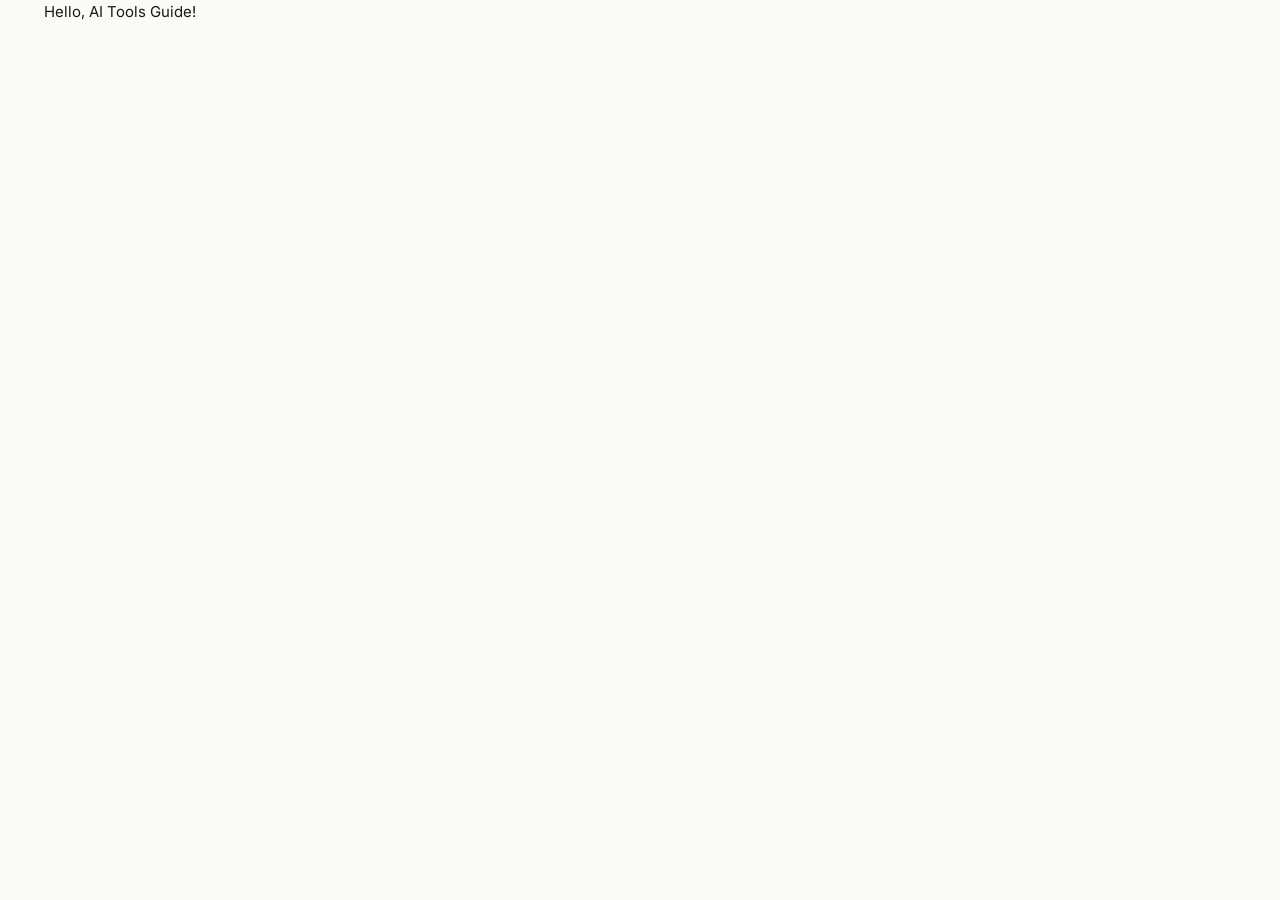
==== commit 29b17134: "Update ai_tools_guide.html with new HTML file" ====
--- a/ai_tools_guide.html
+++ b/ai_tools_guide.html
@@ -998,1547 +998,9 @@
     border-radius: 10px;
     padding: 14px;
   }
-
-  .decision-q {
-    font-size: 0.78rem;
-    font-weight: 700;
-    margin-bottom: 5px;
-  }
-
-  .decision-a {
-    color: var(--text-2);
-    font-size: 0.75rem;
-    line-height: 1.55;
-  }
-
-  .decision-a strong {
-    color: var(--text);
-  }
-
-  .footer {
-    max-width: 1240px;
-    margin: 34px auto 0;
-    padding: 18px 24px 32px;
-    border-top: 1px solid var(--border);
-    color: var(--text-3);
-    font-size: 0.72rem;
-    display: flex;
-    justify-content: space-between;
-    gap: 12px;
-    flex-wrap: wrap;
-    font-family: 'DM Mono', monospace;
-  }
-
-  @media (max-width: 900px) {
-    .topbar {
-      flex-wrap: wrap;
-      justify-content: space-between;
-    }
-
-    .mega-nav {
-      order: 3;
-      width: 100%;
-      justify-content: flex-start;
-      overflow-x: auto;
-      padding-bottom: 2px;
-    }
-
-    .mega-panel {
-      min-width: 620px;
-    }
-
-    .header-top {
-      flex-wrap: wrap;
-    }
-
-    .header-meta {
-      flex: 1 1 100%;
-      min-width: 0;
-      align-items: flex-start;
-    }
-
-    .overview-grid {
-      grid-template-columns: repeat(2, minmax(0, 1fr));
-    }
-
-    .decision-grid {
-      grid-template-columns: 1fr;
-    }
-  }
-
-  @media (max-width: 700px) {
-    .topbar {
-      padding-left: 16px;
-      padding-right: 16px;
-    }
-
-    .brand-sub {
-      display: none;
-    }
-
-    .mega-panel {
-      display: none !important;
-    }
-
-    .page, .header, .nav {
-      padding-left: 16px;
-      padding-right: 16px;
-    }
-
-    .header-top {
-      flex-direction: column;
-      align-items: flex-start;
-    }
-
-    .header-meta {
-      flex: 1 1 auto;
-      min-width: 0;
-      align-items: flex-start;
-    }
-
-    .selector-heading {
-      flex-direction: column;
-      align-items: flex-start;
-    }
-
-    .selector-actions {
-      flex-direction: column;
-      align-items: flex-start;
-    }
-
-    .subtitle {
-      white-space: normal;
-      overflow: visible;
-      text-overflow: clip;
-    }
-
-    h1 {
-      font-size: 2.35rem;
-      max-width: 100%;
-    }
-
-    .overview-grid {
-      grid-template-columns: 1fr;
-    }
-
-    .secondary-body {
-      padding: 0 12px 12px;
-    }
-
-    .overview-table,
-    .overview-table thead,
-    .overview-table tbody,
-    .overview-table tr,
-    .overview-table th,
-    .overview-table td {
-      display: block;
-      width: 100%;
-    }
-
-    .overview-table thead {
-      display: none;
-    }
-
-    .overview-table td {
-      padding-top: 8px;
-      padding-bottom: 8px;
-      border-bottom: 0;
-    }
-
-    .overview-table tr {
-      padding: 12px 0;
-      border-bottom: 1px solid var(--border);
-    }
-
-    .tool-grid {
-      grid-template-columns: 1fr;
-    }
-  }
-
-  @media print {
-    .nav-wrap { position: static; backdrop-filter: none; }
-    .section { display: block !important; page-break-inside: avoid; }
-    .section + .section { page-break-before: always; }
-  }
 </style>
 </head>
 <body>
-  <div class="topbar-wrap">
-    <div class="topbar">
-      <div class="brand">
-        <div class="brand-mark">AI</div>
-        <div class="brand-copy">
-          <div class="brand-title">AI Tool Selector</div>
-          <div class="brand-sub">Choose faster. Browse deeper.</div>
-        </div>
-      </div>
-      <div class="mega-nav">
-        <div class="mega-item">
-          <button class="mega-trigger">Start Here</button>
-          <div class="mega-panel">
-            <div class="mega-grid">
-              <div>
-                <div class="mega-col-title">Common Routes</div>
-                <div class="mega-links">
-                  <a class="mega-link" href="#" onclick="switchTab('overview'); return false;">
-                    <div class="mega-link-title">Homepage Selector</div>
-                    <div class="mega-link-sub">Use filters first if you are still figuring out what kind of tool you need.</div>
-                  </a>
-                  <a class="mega-link" href="#" onclick="switchTab('search'); return false;">
-                    <div class="mega-link-title">Find live information</div>
-                    <div class="mega-link-sub">Search the web, monitor trends, and compare current tools or competitors.</div>
-                  </a>
-                  <a class="mega-link" href="#" onclick="switchTab('docs'); return false;">
-                    <div class="mega-link-title">Ask your own materials</div>
-                    <div class="mega-link-sub">Upload interview transcripts, PDFs, notes, and internal docs.</div>
-                  </a>
-                  <a class="mega-link" href="#" onclick="switchTab('content'); return false;">
-                    <div class="mega-link-title">Turn work into deliverables</div>
-                    <div class="mega-link-sub">Make reports, decks, summaries, and polished output.</div>
-                  </a>
-                </div>
-              </div>
-              <div>
-                <div class="mega-col-title">Most Common First Picks</div>
-                <div class="mega-links">
-                  <a class="mega-link" href="#" onclick="switchTab('assistants'); return false;">
-                    <div class="mega-link-title">General AI assistants</div>
-                    <div class="mega-link-sub">Start with ChatGPT, Claude, Gemini, Kimi, and DeepSeek.</div>
-                  </a>
-                  <a class="mega-link" href="#" onclick="switchTab('images'); return false;">
-                    <div class="mega-link-title">Image and visual tools</div>
-                    <div class="mega-link-sub">Explore Midjourney, Jimeng, Firefly, and design-first visual tools.</div>
-                  </a>
-                  <a class="mega-link" href="#" onclick="switchTab('coding'); return false;">
-                    <div class="mega-link-title">Coding and app building</div>
-                    <div class="mega-link-sub">Find IDE copilots, agentic coding tools, and fast prototyping products.</div>
-                  </a>
-                  <a class="mega-link" href="#" onclick="switchTab('agents'); return false;">
-                    <div class="mega-link-title">Automation and agents</div>
-                    <div class="mega-link-sub">Connect workflows, bots, and internal AI apps across tools.</div>
-                  </a>
-                </div>
-              </div>
-            </div>
-          </div>
-        </div>
-        <div class="mega-item">
-          <button class="mega-trigger">Browse Categories</button>
-          <div class="mega-panel">
-            <div class="mega-grid">
-              <div>
-                <div class="mega-col-title">Product Layers</div>
-                <div class="mega-links">
-                  <a class="mega-link" href="#" onclick="switchTab('assistants'); return false;">
-                    <div class="mega-link-title">Everyday AI Assistants</div>
-                    <div class="mega-link-sub">General-purpose tools for asking, writing, translating, and thinking.</div>
-                  </a>
-                  <a class="mega-link" href="#" onclick="switchTab('search'); return false;">
-                    <div class="mega-link-title">Search / Deep Research</div>
-                    <div class="mega-link-sub">Tools for live web search, source-backed answers, and monitoring.</div>
-                  </a>
-                  <a class="mega-link" href="#" onclick="switchTab('docs'); return false;">
-                    <div class="mega-link-title">Document-grounded Research</div>
-                    <div class="mega-link-sub">AI that answers from your own materials instead of the open web.</div>
-                  </a>
-                  <a class="mega-link" href="#" onclick="switchTab('content'); return false;">
-                    <div class="mega-link-title">Writing / Docs / Slides</div>
-                    <div class="mega-link-sub">Tools that turn ideas into deliverables people can actually use.</div>
-                  </a>
-                  <a class="mega-link" href="#" onclick="switchTab('meetings'); return false;">
-                    <div class="mega-link-title">Meetings / Transcription</div>
-                    <div class="mega-link-sub">Capture interviews, meeting notes, and action items.</div>
-                  </a>
-                  <a class="mega-link" href="#" onclick="switchTab('knowledge'); return false;">
-                    <div class="mega-link-title">Knowledge Base / Second Brain</div>
-                    <div class="mega-link-sub">Long-term storage, retrieval, and internal knowledge organization.</div>
-                  </a>
-                </div>
-              </div>
-              <div>
-                <div class="mega-col-title">Creation + Build</div>
-                <div class="mega-links">
-                  <a class="mega-link" href="#" onclick="switchTab('images'); return false;">
-                    <div class="mega-link-title">Image / Design Generation</div>
-                    <div class="mega-link-sub">Posters, concept visuals, brand assets, and design exploration.</div>
-                  </a>
-                  <a class="mega-link" href="#" onclick="switchTab('video'); return false;">
-                    <div class="mega-link-title">Video / Voice / Music</div>
-                    <div class="mega-link-sub">Short videos, avatars, voiceovers, and music drafts.</div>
-                  </a>
-                  <a class="mega-link" href="#" onclick="switchTab('coding'); return false;">
-                    <div class="mega-link-title">Coding / App Building</div>
-                    <div class="mega-link-sub">Write code, modify projects, and generate prototypes or apps.</div>
-                  </a>
-                  <a class="mega-link" href="#" onclick="switchTab('agents'); return false;">
-                    <div class="mega-link-title">Workflow / Agent Platforms</div>
-                    <div class="mega-link-sub">Automations, AI apps, multi-step workflows, and bots.</div>
-                  </a>
-                  <a class="mega-link" href="#" onclick="switchTab('scraping'); return false;">
-                    <div class="mega-link-title">Web Data Collection</div>
-                    <div class="mega-link-sub">Turn websites into structured data or LLM-ready context.</div>
-                  </a>
-                  <a class="mega-link" href="#" onclick="switchTab('models'); return false;">
-                    <div class="mega-link-title">Model Taxonomy</div>
-                    <div class="mega-link-sub">Understand the engines under the products: flagship, open, and Chinese models.</div>
-                  </a>
-                </div>
-              </div>
-            </div>
-          </div>
-        </div>
-        <div class="mega-item">
-          <button class="mega-trigger" onclick="switchTab('models')">Models</button>
-        </div>
-      </div>
-      <div class="topbar-actions">
-        <div class="lang-switch" aria-label="Language switch">
-          <button class="lang-btn active" data-lang="zh">中文</button>
-          <button class="lang-btn" data-lang="en">English</button>
-        </div>
-      </div>
-    </div>
-  </div>
-  <div class="header-wrap">
-    <div class="header">
-      <div class="header-top">
-        <div class="header-main">
-          <div class="eyebrow" id="eyebrow">AI Tool Selector Guide</div>
-          <h1 id="page-title"></h1>
-          <p class="subtitle" id="page-subtitle"></p>
-        </div>
-        <div class="header-meta">
-          <div class="meta-block" id="meta-block"></div>
-        </div>
-      </div>
-      <div class="hero-note">
-        <div class="hero-note-title" id="hero-note-title-1"></div>
-        <p id="hero-note-body-1"></p>
-      </div>
-    </div>
-  </div>
-
-  <div class="nav-wrap">
-    <div class="nav" id="nav"></div>
-  </div>
-
-  <div class="page">
-    <div id="tab-overview" class="section active">
-      <div class="selector-shell">
-        <div class="selector-panel">
-          <div class="selector-heading">
-            <div>
-              <div class="selector-title" id="selector-title"></div>
-              <div class="selector-sub" id="selector-sub"></div>
-            </div>
-            <button class="clear-btn" id="clear-filters-btn" onclick="resetFilters()"></button>
-          </div>
-          <div class="filter-stack" id="selector-filters"></div>
-          <div class="selector-actions">
-            <div class="selector-hint" id="selector-hint"></div>
-            <button class="apply-btn" id="apply-filters-btn" onclick="applyFilters()"></button>
-          </div>
-        </div>
-        <div class="result-panel" id="result-panel">
-          <div class="result-eyebrow" id="results-title"></div>
-          <div class="result-summary" id="results-summary"></div>
-          <div class="result-grid" id="results-grid"></div>
-        </div>
-      </div>
-      <div class="secondary-stack">
-        <details class="secondary-panel" open>
-          <summary class="secondary-summary">
-            <div>
-              <div class="secondary-title" id="featured-block-title"></div>
-              <div class="secondary-sub" id="featured-block-sub"></div>
-            </div>
-            <span class="secondary-chevron">⌄</span>
-          </summary>
-          <div class="secondary-body">
-            <div class="overview-grid" id="overview-grid"></div>
-          </div>
-        </details>
-        <details class="secondary-panel">
-          <summary class="secondary-summary">
-            <div>
-              <div class="secondary-title" id="quick-title"></div>
-              <div class="secondary-sub" id="quick-subtitle"></div>
-            </div>
-            <span class="secondary-chevron">⌄</span>
-          </summary>
-          <div class="secondary-body">
-            <div class="decision-grid" id="quick-grid"></div>
-          </div>
-        </details>
-        <details class="secondary-panel">
-          <summary class="secondary-summary">
-            <div>
-              <div class="secondary-title" id="overview-panel-title"></div>
-              <div class="secondary-sub" id="overview-panel-sub"></div>
-            </div>
-            <span class="secondary-chevron">⌄</span>
-          </summary>
-          <div class="secondary-body">
-            <table class="overview-table">
-              <thead>
-                <tr>
-                  <th id="overview-head-1"></th>
-                  <th id="overview-head-2"></th>
-                  <th id="overview-head-3"></th>
-                </tr>
-              </thead>
-              <tbody id="overview-table-body"></tbody>
-            </table>
-          </div>
-        </details>
-      </div>
-    </div>
-    <div id="sections-root"></div>
-  </div>
-
-  <div class="footer">
-    <span id="footer-left"></span>
-    <span id="footer-mid"></span>
-    <span id="footer-right"></span>
-  </div>
-
-<script>
-const uiText = {
-  zh: {
-    title: 'AI 工具选型指南',
-    subtitle: '给第一次做 AI 选型的人：先按任务找入口，再按模型理解能力边界。',
-    meta: '版本 3.1 · 2026-05\\n12 个分类 · 100+ 个产品\\n适用：研究 / 产品 / 设计 / 运营 / 开发',
-    hero1Title: '第一步：先判断任务',
-    hero1Body: '你现在更像是在找信息、读材料、出报告、做图、写代码，还是跑自动化？',
-    hero2Title: '第二步：再判断来源',
-    hero2Body: '答案需要来自实时网络、你自己的文档、团队知识库，还是模型本身的常识？',
-    hero3Title: '第三步：再看产出',
-    hero3Body: '你要的是聊天问答、研究报告、PPT、图片视频、代码，还是可重复执行的流程？',
-    featuredBlockTitle: '从常见入口开始',
-    featuredBlockSub: '如果你只是想先知道“现在该点哪个 AI”，先看这几条主路线。',
-    overviewPanelTitle: '完整分类表',
-    overviewPanelSub: '当你已经知道任务方向，再用这张表快速定位更细的工具带。',
-    overviewHead1: '分类',
-    overviewHead2: '这类工具是干什么的',
-    overviewHead3: '优先认识',
-    quickTitle: '最常见的四种起点',
-    quick: [
-      ['我要看最新行业信息', '用 <strong>Perplexity</strong> 或 <strong>Genspark</strong>，适合实时搜索、带来源研究。'],
-      ['我要只基于自己的材料问答', '用 <strong>NotebookLM</strong>，最适合文档型研究和访谈材料。'],
-      ['我要快速产出报告 / PPT', '用 <strong>Gamma</strong>、<strong>Canva AI</strong>、<strong>Notion AI</strong>。'],
-      ['我要做中文长文和中文协作', '先看 <strong>Kimi</strong>、<strong>DeepSeek</strong>、<strong>豆包</strong>、<strong>通义千问</strong>。']
-    ],
-    overviewSection: '总览',
-    toolCount: '个产品',
-    whenLabel: '适用场景',
-    decisionTitle: '如何选',
-    detailFit: '适合',
-    detailWhy: '看点',
-    footerLeft: 'AI 工具选型指南 · 2026',
-    footerMid: '产品层 + 模型层 · 中英双语切换',
-    footerRight: '面向：想知道“现在该用哪个 AI”的人'
-  },
-  en: {
-    title: 'AI Tool Selector Guide',
-    subtitle: 'For first-time AI selection: start with the job, then compare model capability layers.',
-    meta: 'Version 3.1 · 2026-05\\n12 categories · 100+ products\\nFor research / product / design / ops / engineering',
-    hero1Title: 'Step 1: Pick the job',
-    hero1Body: 'Are you searching the web, reading source material, making a deck, generating visuals, coding, or automating work?',
-    hero2Title: 'Step 2: Pick the source',
-    hero2Body: 'Should the answer come from the live web, your own files, a team knowledge base, or the model’s built-in knowledge?',
-    hero3Title: 'Step 3: Pick the output',
-    hero3Body: 'Do you need a chat answer, a report, slides, images, code, or a repeatable workflow?',
-    featuredBlockTitle: 'Start with common routes',
-    featuredBlockSub: 'If you just want to know which AI to try first, begin with these main lanes.',
-    overviewPanelTitle: 'Full Taxonomy',
-    overviewPanelSub: 'Once you know the task direction, use this table to zoom into the right tool lane.',
-    overviewHead1: 'Category',
-    overviewHead2: 'What It Covers',
-    overviewHead3: 'Start With',
-    quickTitle: 'Four common starting points',
-    quick: [
-      ['I need live web research', 'Use <strong>Perplexity</strong> or <strong>Genspark</strong> for up-to-date search with sources.'],
-      ['I need answers only from my own files', 'Use <strong>NotebookLM</strong> for document-grounded research and interview materials.'],
-      ['I need a report or deck fast', 'Use <strong>Gamma</strong>, <strong>Canva AI</strong>, or <strong>Notion AI</strong>.'],
-      ['I need strong Chinese-language support', 'Start with <strong>Kimi</strong>, <strong>DeepSeek</strong>, <strong>Doubao</strong>, and <strong>Qwen</strong>.']
-    ],
-    overviewSection: 'Overview',
-    toolCount: 'products',
-    whenLabel: 'Use Cases',
-    decisionTitle: 'How To Choose',
-    detailFit: 'Best For',
-    detailWhy: 'Why',
-    footerLeft: 'AI Tool Selector Guide · 2026',
-    footerMid: 'Product layer + model layer · Bilingual toggle',
-    footerRight: 'For anyone asking: “which AI should I use now?”'
-  }
-};
-
-const categories = [
-  {
-    id: 'models',
-    icon: '🧠',
-    accent: 'var(--purple-mid)',
-    accentBg: 'var(--purple-bg)',
-    title: { zh: '模型图谱', en: 'Model Taxonomy' },
-    desc: {
-      zh: '先理解底层能力层：旗舰多模态、快模型、开源模型，以及中国主流模型家族。',
-      en: 'Understand the model layer first: flagship multimodal, fast workhorse, open models, and major Chinese model families.'
-    },
-    chips: {
-      zh: ['旗舰多模态', '开源模型', '中国模型', '推理与成本平衡'],
-      en: ['Flagship multimodal', 'Open models', 'Chinese model families', 'Reasoning vs. speed']
-    },
-    decisions: {
-      zh: [
-        ['要最强综合能力', '看 <strong>GPT-5.4</strong>、<strong>Claude Opus 4.6</strong>、<strong>Gemini 3.1 Pro</strong>。'],
-        ['要日常主力和更快响应', '看 <strong>Claude Sonnet 4.6</strong>、<strong>Gemini 3 Flash</strong>、<strong>Gemini 3.1 Flash-Lite</strong>。'],
-        ['要开放生态或本地部署', '看 <strong>Gemma 4</strong>、<strong>Llama 4</strong>、<strong>Qwen</strong>、<strong>DeepSeek</strong>。'],
-        ['要中国语境和本土生态', '看 <strong>豆包 Seed</strong>、<strong>MiniMax</strong>、<strong>混元</strong>、<strong>文心</strong>、<strong>GLM</strong>。']
-      ],
-      en: [
-        ['Need the highest-end frontier stack', 'Look at <strong>GPT-5.4</strong>, <strong>Claude Opus 4.6</strong>, and <strong>Gemini 3.1 Pro</strong>.'],
-        ['Need fast daily production models', 'Look at <strong>Claude Sonnet 4.6</strong>, <strong>Gemini 3 Flash</strong>, and <strong>Gemini 3.1 Flash-Lite</strong>.'],
-        ['Need open ecosystems or local deployment', 'Look at <strong>Gemma 4</strong>, <strong>Llama 4</strong>, <strong>Qwen</strong>, and <strong>DeepSeek</strong>.'],
-        ['Need Chinese-first model ecosystems', 'Look at <strong>Doubao Seed</strong>, <strong>MiniMax</strong>, <strong>Hunyuan</strong>, <strong>ERNIE</strong>, and <strong>GLM</strong>.']
-      ]
-    },
-    tools: [
-      {
-        name: '旗舰多模态',
-        logo: 'https://www.google.com/s2/favicons?domain=openai.com&sz=64',
-        badges: ['top'],
-        desc: {
-          zh: '适合做高难度推理、跨模态分析、复杂编程和高价值任务，是 2026 年主流闭源能力天花板。',
-          en: 'Best for frontier reasoning, multimodal analysis, complex coding, and high-value tasks across major proprietary stacks.'
-        },
-        fit: {
-          zh: '企业主力模型、复杂研究、Agent 与编程',
-          en: 'Enterprise default models, deep research, agents, and coding'
-        },
-        why: {
-          zh: 'GPT-5.4 · Claude Opus 4.6 · Gemini 3.1 Pro',
-          en: 'GPT-5.4 · Claude Opus 4.6 · Gemini 3.1 Pro'
-        }
-      },
-      {
-        name: '快模型 / 主力模型',
-        logo: 'https://www.google.com/s2/favicons?domain=anthropic.com&sz=64',
-        badges: [],
-        desc: {
-          zh: '更适合团队日常大规模使用：速度、成本、质量更平衡，通常是写作、分析和协作的常用默认档。',
-          en: 'The daily workhorse tier: a better balance of speed, cost, and quality for writing, analysis, and large-scale use.'
-        },
-        fit: {
-          zh: '日常写作、分析、协作、批量任务',
-          en: 'Daily writing, analysis, collaboration, and batch workflows'
-        },
-        why: {
-          zh: 'Claude Sonnet 4.6 · Gemini 3 Flash · Gemini 3.1 Flash-Lite',
-          en: 'Claude Sonnet 4.6 · Gemini 3 Flash · Gemini 3.1 Flash-Lite'
-        }
-      },
-      {
-        name: '全球开源模型',
-        logo: 'https://www.google.com/s2/favicons?domain=ai.google.dev&sz=64',
-        badges: ['open'],
-        desc: {
-          zh: '适合自建、微调、本地部署和开发者生态，强调开放权重与可控性。',
-          en: 'Best for self-hosting, fine-tuning, local deployment, and developer ecosystems built around open weights.'
-        },
-        fit: {
-          zh: '自定义应用、本地推理、开发者平台',
-          en: 'Custom apps, local inference, and developer platforms'
-        },
-        why: {
-          zh: 'Gemma 4（Google）· Llama 4（Meta）',
-          en: 'Gemma 4 (Google) · Llama 4 (Meta)'
-        }
-      },
-      {
-        name: '中国闭源主力模型',
-        logo: 'https://www.google.com/s2/favicons?domain=minimax.io&sz=64',
-        badges: ['cn'],
-        desc: {
-          zh: '适合中文语境、国内产品生态、商业落地和多模态场景，是中国大厂与独角兽的核心能力层。',
-          en: 'Designed for Chinese-language use, local ecosystems, enterprise rollout, and multimodal product stacks.'
-        },
-        fit: {
-          zh: '国内办公生态、中文助手、企业应用',
-          en: 'Chinese enterprise stacks, assistants, and local products'
-        },
-        why: {
-          zh: 'Doubao Seed · MiniMax M2.7 · 腾讯混元 HY 2.0 Think · ERNIE 4.5',
-          en: 'Doubao Seed · MiniMax M2.7 · Tencent Hunyuan HY 2.0 Think · ERNIE 4.5'
-        }
-      },
-      {
-        name: '中国开发者偏爱模型',
-        logo: 'https://www.google.com/s2/favicons?domain=qwenlm.ai&sz=64',
-        badges: ['cn', 'open'],
-        desc: {
-          zh: '这些模型在中国开发者圈和开源生态里非常活跃，适合编程、推理和自建工作流。',
-          en: 'These are the major Chinese developer-favorite models for coding, reasoning, and self-built workflows.'
-        },
-        fit: {
-          zh: '开发者、自建平台、开源推理、工程集成',
-          en: 'Developers, self-hosted stacks, open inference, engineering integration'
-        },
-        why: {
-          zh: 'Qwen 3.x · GLM-4.5 · DeepSeek-V3.1 · DeepSeek-R1',
-          en: 'Qwen 3.x · GLM-4.5 · DeepSeek-V3.1 · DeepSeek-R1'
-        }
-      }
-    ]
-  },
-  {
-    id: 'assistants',
-    icon: '💬',
-    accent: 'var(--blue-mid)',
-    accentBg: 'var(--blue-bg)',
-    title: { zh: '通用 AI 助手', en: 'Everyday AI Assistants' },
-    desc: {
-      zh: '日常问答、写作、翻译、头脑风暴、信息解释，适合大多数人每天打开就用。',
-      en: 'Daily Q&A, writing, translation, brainstorming, and general-purpose help for most users.'
-    },
-    chips: {
-      zh: ['日常问答', '写作润色', '翻译', '框架搭建', '中文主流工具'],
-      en: ['Everyday Q&A', 'Writing', 'Translation', 'Framework thinking', 'Mainstream Chinese tools']
-    },
-    decisions: {
-      zh: [
-        ['想要最通用、生态最全', '选 <strong>ChatGPT</strong>。'],
-        ['想要文字质感和推理感更强', '选 <strong>Claude</strong>。'],
-        ['想吃 Google 生态和多模态', '选 <strong>Gemini</strong>。'],
-        ['想要中文性价比与长文处理', '选 <strong>Kimi</strong> 或 <strong>DeepSeek</strong>。']
-      ],
-      en: [
-        ['Want the broadest general-purpose tool', 'Pick <strong>ChatGPT</strong>.'],
-        ['Want stronger writing texture and reasoning feel', 'Pick <strong>Claude</strong>.'],
-        ['Want Google ecosystem and multimodality', 'Pick <strong>Gemini</strong>.'],
-        ['Want strong Chinese value and long-context use', 'Pick <strong>Kimi</strong> or <strong>DeepSeek</strong>.']
-      ]
-    },
-    tools: [
-      { name: 'ChatGPT', domain: 'chatgpt.com', badges: ['top'], desc: { zh: '通用能力最均衡的入口，适合写作、分析、学习、研究和轻度创作。', en: 'The broadest general-purpose entry point for writing, analysis, learning, research, and light creation.' }, fit: { zh: '大多数人的默认主力 AI', en: 'The default AI for most people' }, why: { zh: '生态完整，产品能力广，适合长期主用', en: 'Broad capabilities, mature product surface, good long-term default' } },
-      { name: 'Claude', domain: 'claude.ai', badges: ['top'], desc: { zh: '长文理解和写作质感很强，常被用于归纳、分析、报告和精修文稿。', en: 'Known for strong long-form reasoning and polished writing, often used for synthesis and reporting.' }, fit: { zh: '高质量写作、分析、结构化表达', en: 'High-quality writing, analysis, and structured expression' }, why: { zh: '文字输出稳定，适合深度内容工作', en: 'Reliable writing quality for deep content work' } },
-      { name: 'Gemini', domain: 'gemini.google.com', badges: [], desc: { zh: 'Google 体系的通用 AI 助手，适合多模态输入和一次性喂入大量材料。', en: 'Google’s general assistant, strong for multimodal inputs and handling large context windows.' }, fit: { zh: '大材料处理、Google 生态用户', en: 'Large-context work and Google ecosystem users' }, why: { zh: '大上下文、多模态、文档结合强', en: 'Large context, multimodality, strong doc handling' } },
-      { name: 'DeepSeek', domain: 'deepseek.com', badges: ['cn'], desc: { zh: '中文表现强、性价比高，很多人拿它做中文分析、代码和长文问答。', en: 'High-value Chinese-first assistant used heavily for analysis, coding, and long-form Q&A.' }, fit: { zh: '中文推理、开发者、预算敏感用户', en: 'Chinese reasoning, developers, and cost-sensitive users' }, why: { zh: '中文好用，模型口碑强，开发者友好', en: 'Strong Chinese performance and strong developer reputation' } },
-      { name: 'Kimi', domain: 'kimi.com', badges: ['cn'], desc: { zh: '很适合中文长文档阅读和快速总结，在产品、研究、运营场景里很常见。', en: 'Popular for Chinese long-document reading and quick synthesis in product and research workflows.' }, fit: { zh: '中文材料整理、竞品研究、长报告', en: 'Chinese materials, competitive research, long reports' }, why: { zh: '长文本体验好，上手快', en: 'Strong long-context experience and easy onboarding' } },
-      { name: '豆包', domain: 'doubao.com', badges: ['cn'], desc: { zh: '字节系主流 AI 助手，和飞书、内容、搜索、多模态场景有较强联动。', en: 'ByteDance’s mainstream assistant with strong connections to content, search, and productivity workflows.' }, fit: { zh: '国内用户、字节生态、日常助手', en: 'Chinese users, ByteDance ecosystem, daily assistance' }, why: { zh: '产品覆盖广，国内使用门槛低', en: 'Broad consumer reach and easy access in China' } },
-      { name: '通义千问', domain: 'tongyi.aliyun.com', badges: ['cn'], desc: { zh: '阿里系主力 AI 助手，兼顾通用问答、企业应用和开发者生态。', en: 'Alibaba’s mainstream assistant spanning consumer use, enterprise workflows, and developer adoption.' }, fit: { zh: '阿里云用户、中文办公、开发者', en: 'Alibaba Cloud users, Chinese office workflows, developers' }, why: { zh: 'Qwen 模型家族带动产品与开发两端', en: 'Strong bridge between product use and the Qwen model ecosystem' } },
-      { name: '腾讯元宝', domain: 'yuanbao.tencent.com', badges: ['cn'], desc: { zh: '腾讯系 AI 助手，适合国内办公和内容协作场景。', en: 'Tencent’s assistant for Chinese productivity and collaboration use cases.' }, fit: { zh: '腾讯生态、协作办公、轻内容', en: 'Tencent ecosystem, collaboration, and light content work' }, why: { zh: '混元能力叠加腾讯入口', en: 'Backed by Hunyuan and Tencent distribution' } },
-      { name: '智谱清言', domain: 'zhipuai.cn', badges: ['cn'], desc: { zh: '智谱面向大众的 AI 助手入口，适合中文问答、学习、办公和企业试用。', en: 'Zhipu’s consumer-facing assistant, useful for Chinese Q&A, office work, learning, and enterprise trials.' }, fit: { zh: '中文通用使用、企业了解 GLM 生态', en: 'General Chinese use and teams exploring the GLM ecosystem' }, why: { zh: '连接 GLM 模型能力与产品层', en: 'Connects the GLM model family to a usable product layer' } },
-      { name: '文心一言', domain: 'yiyan.baidu.com', badges: ['cn'], desc: { zh: '百度系通用 AI 助手，适合国内搜索、办公和企业生态。', en: 'Baidu’s mainstream assistant for search, office scenarios, and enterprise use in China.' }, fit: { zh: '百度生态、企业试用、中文办公', en: 'Baidu ecosystem, enterprise trial use, and Chinese office workflows' }, why: { zh: '文心模型与百度入口一体化', en: 'Integrated with Baidu’s ERNIE model and distribution channels' } },
-      { name: 'Microsoft Copilot', domain: 'copilot.microsoft.com', badges: ['enterprise'], desc: { zh: '微软面向个人与办公用户的通用 AI 入口，适合 Word、Excel、邮件和会议场景。', en: 'Microsoft’s general AI layer for personal and office productivity across docs, email, and meetings.' }, fit: { zh: '微软生态用户、Office 办公', en: 'Microsoft ecosystem users and Office productivity' }, why: { zh: '与 Microsoft 365 集成自然', en: 'Natural fit inside the Microsoft 365 stack' } },
-      { name: 'Grok', domain: 'grok.com', badges: ['new'], desc: { zh: '偏实时、偏互联网语境的通用助手，适合快速了解舆论和热点。', en: 'A real-time, internet-native assistant often used for commentary, trend watching, and quick takes.' }, fit: { zh: '热点讨论、实时舆情、轻研究', en: 'Trend monitoring, real-time chatter, and lightweight research' }, why: { zh: '风格鲜明，适合快节奏信息环境', en: 'Distinct style for fast-moving information environments' } }
-    ]
-  },
-  {
-    id: 'search',
-    icon: '🔎',
-    accent: 'var(--teal-mid)',
-    accentBg: 'var(--teal-bg)',
-    title: { zh: '搜索 / 深度研究 / 监测', en: 'Search / Deep Research / Monitoring' },
-    desc: {
-      zh: '适合查找最新信息、做带引用研究、监测行业变化与竞品动态。',
-      en: 'Use these for live information discovery, cited research, and market or brand monitoring.'
-    },
-    chips: {
-      zh: ['实时联网', '带来源', '行业追踪', '竞品监测'],
-      en: ['Live web', 'Citations', 'Industry tracking', 'Competitor monitoring']
-    },
-    decisions: {
-      zh: [
-        ['想最快拿到带来源回答', '用 <strong>Perplexity</strong>。'],
-        ['想做更完整的研究包', '用 <strong>Genspark</strong>。'],
-        ['想持续盯新闻和竞品', '用 <strong>Google Alerts</strong>、<strong>Brandwatch</strong>、<strong>清博</strong>。'],
-        ['想走中文搜索入口', '用 <strong>秘塔 AI 搜索</strong>。']
-      ],
-      en: [
-        ['Need a fast answer with sources', 'Use <strong>Perplexity</strong>.'],
-        ['Need a fuller research packet', 'Use <strong>Genspark</strong>.'],
-        ['Need ongoing monitoring', 'Use <strong>Google Alerts</strong>, <strong>Brandwatch</strong>, or <strong>Qingbo</strong>.'],
-        ['Need a Chinese-first research search tool', 'Use <strong>Metaso</strong>.']
-      ]
-    },
-    tools: [
-      { name: 'Perplexity', domain: 'perplexity.ai', badges: ['top'], desc: { zh: 'AI 搜索的代表产品，擅长带来源引用的实时问答与快速 research。', en: 'A leading AI search product for cited, up-to-date answers and fast research workflows.' }, fit: { zh: '行业研究、竞品扫描、实时问题', en: 'Industry research, competitor scans, and live questions' }, why: { zh: '搜索快、引用清晰、适合判断“外面发生了什么”', en: 'Fast search with clear citations and strong current-awareness' } },
-      { name: 'Genspark', domain: 'genspark.ai', badges: ['new'], desc: { zh: '更偏 agent 化研究，适合把主题自动整理成更完整的研究页面或汇总包。', en: 'A more agentic research product that organizes topics into fuller research pages and structured summaries.' }, fit: { zh: '研究包、专题梳理、资料聚合', en: 'Research packets, topic synthesis, and information aggregation' }, why: { zh: '适合从问题走向成品', en: 'Good when you want research to become a deliverable' } },
-      { name: '秘塔 AI 搜索', domain: 'metaso.cn', badges: ['cn'], desc: { zh: '中文语境下很实用的 AI 搜索产品，适合搜中文资料与国内资讯。', en: 'A practical Chinese-first AI search tool for local-language web sources and domestic information.' }, fit: { zh: '中文搜索、国内研究、新闻梳理', en: 'Chinese search, local research, and news synthesis' }, why: { zh: '中文体验友好，国内资料可达性好', en: 'Better reach into Chinese-language sources' } },
-      { name: 'Google Alerts', domain: 'google.com', badges: [], desc: { zh: '免费、轻量的关键词订阅工具，适合盯品牌、竞品和行业词。', en: 'A free lightweight alerting tool for tracking brands, competitors, and topic keywords.' }, fit: { zh: '低成本监测、关键词提醒', en: 'Low-cost monitoring and keyword alerts' }, why: { zh: '简单稳定，适合先搭基础监控', en: 'Simple and reliable for baseline monitoring' } },
-      { name: 'Brandwatch', domain: 'brandwatch.com', badges: ['enterprise'], desc: { zh: '企业级社媒与品牌舆情平台，适合国际市场监测、情绪分析和品牌追踪。', en: 'An enterprise social listening platform for market monitoring, sentiment analysis, and brand tracking.' }, fit: { zh: '品牌团队、国际市场、社媒洞察', en: 'Brand teams, global markets, and social insights' }, why: { zh: '数据维度丰富，适合专业舆情工作', en: 'Rich social datasets for professional listening work' } },
-      { name: 'Meltwater', domain: 'meltwater.com', badges: ['enterprise'], desc: { zh: '偏媒体监测和品牌 intelligence，适合 PR、传播和舆论追踪。', en: 'Focused on media intelligence and brand monitoring for PR, communications, and narrative tracking.' }, fit: { zh: '公关、传播、媒体舆情', en: 'PR, communications, and media monitoring' }, why: { zh: '适合品牌与传播团队', en: 'Strong fit for communications teams' } },
-      { name: 'Talkwalker', domain: 'talkwalker.com', badges: ['enterprise'], desc: { zh: '国际常见的社媒分析与品牌监测产品，适合持续观察口碑和声量。', en: 'A well-known global social analytics tool for tracking reputation, mentions, and conversation volume.' }, fit: { zh: '全球品牌监测、社媒分析', en: 'Global brand monitoring and social analysis' }, why: { zh: '在品牌监测领域成熟稳定', en: 'Mature and well-established in brand monitoring' } },
-      { name: '清博', domain: 'gsdata.cn', badges: ['cn'], desc: { zh: '国内常用的新媒体和舆情监测平台，适合微信、微博等中文生态追踪。', en: 'A common Chinese media-monitoring platform for WeChat, Weibo, and other domestic channels.' }, fit: { zh: '中文舆情、新媒体、品牌监测', en: 'Chinese public opinion, new media, and brand monitoring' }, why: { zh: '更贴近国内平台和语境', en: 'Closer to Chinese channels and local contexts' } }
-    ]
-  },
-  {
-    id: 'scraping',
-    icon: '🕸️',
-    accent: 'var(--slate-mid)',
-    accentBg: 'var(--slate-bg)',
-    title: { zh: '网页数据采集', en: 'Web Data Collection / AI Scraping' },
-    desc: {
-      zh: '把网站内容转成结构化数据、Markdown 或 API 结果，用于后续分析、知识库和 Agent。',
-      en: 'Convert websites into structured data, markdown, or API-ready inputs for analysis, RAG, and agents.'
-    },
-    chips: {
-      zh: ['网页转 Markdown', '结构化抓取', 'Agent 数据源', '开发者工具'],
-      en: ['Web to markdown', 'Structured extraction', 'Agent data sources', 'Developer tools']
-    },
-    decisions: {
-      zh: [
-        ['想快速把网页喂给 LLM', '用 <strong>Firecrawl</strong>。'],
-        ['想按语义批量搜网页', '用 <strong>Exa</strong>。'],
-        ['想要成熟抓取基础设施', '用 <strong>Apify</strong> 或 <strong>Bright Data</strong>。'],
-        ['想给 Agent 增加搜索能力', '用 <strong>Tavily</strong>。']
-      ],
-      en: [
-        ['Need LLM-ready website content fast', 'Use <strong>Firecrawl</strong>.'],
-        ['Need semantic web search at scale', 'Use <strong>Exa</strong>.'],
-        ['Need mature scraping infrastructure', 'Use <strong>Apify</strong> or <strong>Bright Data</strong>.'],
-        ['Need search APIs for agents', 'Use <strong>Tavily</strong>.']
-      ]
-    },
-    tools: [
-      { name: 'Firecrawl', domain: 'firecrawl.dev', badges: ['top'], desc: { zh: '把网页抓成 Markdown 或结构化内容，是“把网站变成 LLM 能读的资料”的代表工具。', en: 'A leading tool for turning websites into markdown and structured data that LLMs can actually use.' }, fit: { zh: '知识库、RAG、网页分析、自动化', en: 'Knowledge bases, RAG, web analysis, and automation' }, why: { zh: '对 AI 工作流友好，输入干净', en: 'Very AI-workflow-friendly with clean outputs' } },
-      { name: 'Exa', domain: 'exa.ai', badges: ['top', 'open'], desc: { zh: '偏语义搜索 API，适合围绕话题找高相关网页、做资料池和研究 pipeline。', en: 'A semantic search API used to discover highly relevant web pages for research pipelines and topic-based retrieval.' }, fit: { zh: '开发者、研究 API、批量网页探索', en: 'Developers, research APIs, and large-scale web exploration' }, why: { zh: '比传统关键词搜索更偏语义', en: 'More semantic than keyword-only search' } },
-      { name: 'Apify', domain: 'apify.com', badges: [], desc: { zh: '成熟的网页抓取与自动化平台，适合需要大量采集网页、社媒和电商数据的团队。', en: 'A mature scraping and automation platform for teams collecting website, social, and commerce data at scale.' }, fit: { zh: '大规模采集、爬虫团队、数据运营', en: 'Large-scale extraction, scraping teams, and data operations' }, why: { zh: '基础设施成熟，生态丰富', en: 'Mature infrastructure with a strong actor ecosystem' } },
-      { name: 'Tavily', domain: 'tavily.com', badges: ['open'], desc: { zh: '专为 AI Agent 和搜索型应用设计的搜索 API，常见于自动研究链路。', en: 'A search API built specifically for AI agents and search-centric applications.' }, fit: { zh: 'Agent、自动研究、开发集成', en: 'Agents, automated research, and developer integration' }, why: { zh: '适合让模型自己去查', en: 'Great for letting models search programmatically' } },
-      { name: 'Jina AI Reader', domain: 'jina.ai', badges: ['open'], desc: { zh: '用统一接口把网页、PDF 等内容转成更适合模型读取的文本。', en: 'Provides simple interfaces for converting web pages and PDFs into model-friendly text.' }, fit: { zh: '开发者、轻量内容提取、Agent 输入', en: 'Developers, lightweight extraction, and agent inputs' }, why: { zh: '简单直接，适合嵌入现有流程', en: 'Simple and practical for embedding into existing workflows' } },
-      { name: 'Bright Data', domain: 'brightdata.com', badges: ['enterprise'], desc: { zh: '企业级数据采集基础设施，适合复杂网页、大规模代理和合规数据项目。', en: 'Enterprise-grade data collection infrastructure for complex targets, proxy networks, and compliant large-scale scraping.' }, fit: { zh: '大规模抓取、复杂网站、企业项目', en: 'Large-scale scraping, difficult targets, and enterprise projects' }, why: { zh: '能力强，但更偏专业团队', en: 'Very powerful, but mainly for advanced teams' } }
-    ]
-  },
-  {
-    id: 'docs',
-    icon: '📚',
-    accent: 'var(--amber-mid)',
-    accentBg: 'var(--amber-bg)',
-    title: { zh: '文档型研究 / 私有资料问答', en: 'Document-Grounded Research' },
-    desc: {
-      zh: '上传你自己的访谈、报告、论文、PDF 和笔记，只基于这些材料回答问题和提炼洞察。',
-      en: 'Upload your own interviews, reports, papers, PDFs, and notes, then ask grounded questions against those sources.'
-    },
-    chips: {
-      zh: ['上传资料', '减少幻觉', '研究问答', '文档洞察'],
-      en: ['Uploaded sources', 'Lower hallucination risk', 'Research Q&A', 'Document insights']
-    },
-    decisions: {
-      zh: [
-        ['想做最稳的资料问答', '用 <strong>NotebookLM</strong>。'],
-        ['想做学术证据整理', '看 <strong>Elicit</strong> 和 <strong>Consensus</strong>。'],
-        ['想给团队做研究工作台', '看 <strong>Hebbia</strong>。'],
-        ['想在搜索里带上自己的项目资料', '用 <strong>Perplexity Spaces</strong>。']
-      ],
-      en: [
-        ['Need the cleanest grounded Q&A', 'Use <strong>NotebookLM</strong>.'],
-        ['Need evidence-first literature help', 'Look at <strong>Elicit</strong> and <strong>Consensus</strong>.'],
-        ['Need a team research workspace', 'Look at <strong>Hebbia</strong>.'],
-        ['Need project spaces inside search', 'Use <strong>Perplexity Spaces</strong>.']
-      ]
-    },
-    tools: [
-      { name: 'NotebookLM', domain: 'notebooklm.google.com', badges: ['top'], desc: { zh: '最适合“只基于我上传的资料回答”，是用研、访谈、竞品报告和学习整理的王牌工具。', en: 'One of the best tools for answering strictly from your uploaded sources, especially for research and interview materials.' }, fit: { zh: '研究资料、访谈文稿、项目知识包', en: 'Research materials, interviews, and project knowledge packs' }, why: { zh: '来源可控，信任感强，做研究特别顺手', en: 'Grounded answers with strong source control and trust' } },
-      { name: 'Elicit', domain: 'elicit.com', badges: [], desc: { zh: '偏文献研究和证据梳理，适合需要找论文、比较结论和提炼研究摘要。', en: 'Focused on literature discovery and evidence synthesis, especially for papers and structured research review.' }, fit: { zh: '学术研究、证据综述、文献摘要', en: 'Academic research, evidence reviews, and literature summaries' }, why: { zh: '不是泛问答，而是偏研究方法', en: 'More research-method oriented than generic Q&A' } },
-      { name: 'Consensus', domain: 'consensus.app', badges: [], desc: { zh: '面向论文和研究证据的问答与总结工具，适合从学术材料里找明确结论。', en: 'A research-focused question-answering tool that helps surface conclusions from academic papers.' }, fit: { zh: '论文问题、证据查找、学术问答', en: 'Paper-driven questions and evidence lookup' }, why: { zh: '更像“研究证据搜索引擎”', en: 'Feels closer to an evidence search engine' } },
-      { name: 'Hebbia', domain: 'hebbia.com', badges: ['enterprise'], desc: { zh: '更偏专业团队研究工作台，适合法务、金融、咨询和复杂材料拆解。', en: 'A research workspace for professional teams dealing with complex documents in finance, legal, and consulting contexts.' }, fit: { zh: '专业研究团队、复杂文档任务', en: 'Professional research teams and complex document analysis' }, why: { zh: '适合高强度文档操作', en: 'Built for intensive document work' } },
-      { name: 'Perplexity Spaces', domain: 'perplexity.ai', badges: [], desc: { zh: '把搜索和项目空间结合起来，适合围绕一个主题持续积累资料和问答。', en: 'Combines search with project spaces so you can build and revisit a topic-specific research workspace.' }, fit: { zh: '项目研究空间、持续追踪', en: 'Project-based research spaces and ongoing tracking' }, why: { zh: '搜索和项目资料在一个地方', en: 'Search and project context live together' } }
-    ]
-  },
-  {
-    id: 'content',
-    icon: '✍️',
-    accent: 'var(--teal-mid)',
-    accentBg: 'var(--teal-bg)',
-    title: { zh: '写作 / 文档 / 幻灯片', en: 'Writing / Docs / Slides' },
-    desc: {
-      zh: '把分析结果变成看得见的交付物：报告、PRD、PPT、周报、提案和内容稿件。',
-      en: 'Turn thinking into deliverables: reports, PRDs, presentations, weekly updates, proposals, and content drafts.'
-    },
-    chips: {
-      zh: ['报告', 'PRD', '周报', 'PPT', '商务表达'],
-      en: ['Reports', 'PRDs', 'Weekly updates', 'Decks', 'Business communication']
-    },
-    decisions: {
-      zh: [
-        ['想一句话出 deck', '用 <strong>Gamma</strong>。'],
-        ['想继续做设计排版', '用 <strong>Canva AI</strong>。'],
-        ['文档本来就在团队知识库里', '用 <strong>Notion AI</strong> 或 <strong>Writer</strong>。'],
-        ['想做营销文案流水线', '看 <strong>Jasper</strong>、<strong>Copy.ai</strong>。']
-      ],
-      en: [
-        ['Need a deck from a prompt', 'Use <strong>Gamma</strong>.'],
-        ['Need better visual polish after drafting', 'Use <strong>Canva AI</strong>.'],
-        ['Already live inside docs and knowledge tools', 'Use <strong>Notion AI</strong> or <strong>Writer</strong>.'],
-        ['Need repeatable marketing copy workflows', 'Look at <strong>Jasper</strong> and <strong>Copy.ai</strong>.']
-      ]
-    },
-    tools: [
-      { name: 'Gamma', domain: 'gamma.app', badges: ['top'], desc: { zh: '一句话生成演示文稿和文档，是把想法快速变成“可发出去内容”的高效工具。', en: 'A fast way to turn ideas into slides and shareable documents from a prompt.' }, fit: { zh: 'PPT、汇报、提案、研究总结', en: 'Presentations, reports, proposals, and research summaries' }, why: { zh: '成稿快，适合先出结构和版本一', en: 'Very fast first draft generation' } },
-      { name: 'Canva AI', domain: 'canva.com', badges: ['top'], desc: { zh: '适合把文档进一步做成更漂亮的可视化表达，也能补图、做社媒和平面内容。', en: 'Great for turning documents into polished visual communication, with strong design and asset support.' }, fit: { zh: '视觉化报告、营销图文、演示优化', en: 'Visual reports, marketing content, and presentation polish' }, why: { zh: '设计友好，适合非设计师', en: 'Design-friendly for non-designers' } },
-      { name: 'Tome', domain: 'tome.app', badges: [], desc: { zh: '偏叙事型的演示和内容组织工具，适合讲故事式展示。', en: 'A storytelling-oriented presentation tool for narrative-style communication.' }, fit: { zh: '故事型汇报、品牌介绍、视觉叙事', en: 'Narrative decks, brand storytelling, and visual explanation' }, why: { zh: '适合讲“逻辑线”而非仅堆信息', en: 'Good for storyline-driven presentations' } },
-      { name: 'Napkin AI', domain: 'napkin.ai', badges: ['new'], desc: { zh: '把文字想法自动变成图示和结构图，适合做框架表达和概念说明。', en: 'Turns text into diagrams and structured visuals for frameworks and concept communication.' }, fit: { zh: '方法论、流程图、框架表达', en: 'Frameworks, process maps, and concept diagrams' }, why: { zh: '很适合把抽象想法画出来', en: 'Great for visualizing abstract ideas quickly' } },
-      { name: 'Beautiful.ai', domain: 'beautiful.ai', badges: [], desc: { zh: '更偏模板化和商务化的幻灯片生成，适合标准企业汇报。', en: 'A more template-driven slide tool suited to standard business presentations.' }, fit: { zh: '商务汇报、模板化 deck', en: 'Business decks and templated presentation workflows' }, why: { zh: '稳定、规整、适合公司场景', en: 'Reliable and structured for business settings' } },
-      { name: 'Notion AI', domain: 'notion.so', badges: [], desc: { zh: '直接在文档和知识库里写总结、改写、翻译和生成初稿，适合团队协作环境。', en: 'Embedded directly inside docs and knowledge spaces for summarizing, rewriting, translating, and drafting.' }, fit: { zh: '团队文档、项目记录、知识整理', en: 'Team docs, project notes, and knowledge work' }, why: { zh: '文档即工作流，切换成本低', en: 'Low-friction because it lives inside the doc workflow' } },
-      { name: 'Jasper', domain: 'jasper.ai', badges: [], desc: { zh: '老牌营销文案 AI，适合品牌和市场团队做批量内容生产。', en: 'A long-standing AI copy platform for marketing and brand teams producing content at scale.' }, fit: { zh: '营销内容、品牌文案、批量产出', en: 'Marketing content, brand copy, and scaled production' }, why: { zh: '偏营销团队而非通用助手', en: 'Built more for marketing teams than generic assistant use' } },
-      { name: 'Writer', domain: 'writer.com', badges: ['enterprise'], desc: { zh: '企业级写作和内容治理平台，强调品牌一致性、审批和合规。', en: 'An enterprise writing platform focused on governance, brand consistency, and compliance.' }, fit: { zh: '企业内容团队、品牌规范、合规写作', en: 'Enterprise content teams, brand governance, and compliant writing' }, why: { zh: '很适合组织级内容管理', en: 'Strong fit for organization-scale content control' } },
-      { name: 'Copy.ai', domain: 'copy.ai', badges: [], desc: { zh: '更偏销售和增长场景的自动内容生成，适合 outbound、邮件和营销动作。', en: 'A sales- and growth-focused content automation platform for outbound, email, and go-to-market workflows.' }, fit: { zh: '销售运营、邮件、增长内容', en: 'Sales ops, email flows, and growth content' }, why: { zh: '适合把内容生成接到业务动作上', en: 'Useful when content generation drives a business workflow' } }
-    ]
-  },
-  {
-    id: 'meetings',
-    icon: '🎙️',
-    accent: 'var(--coral-mid)',
-    accentBg: 'var(--coral-bg)',
-    title: { zh: '会议 / 转录 / 协作', en: 'Meetings / Transcription / Collaboration' },
-    desc: {
-      zh: '用来记录会议、访谈、复盘和 action items，把音频变成可检索内容。',
-      en: 'Capture meetings, interviews, and action items by turning audio into searchable text and summaries.'
-    },
-    chips: {
-      zh: ['会议纪要', '访谈转录', '行动项', '协作回顾'],
-      en: ['Meeting notes', 'Interview transcription', 'Action items', 'Collaboration']
-    },
-    decisions: {
-      zh: [
-        ['你在飞书生态里', '用 <strong>飞书妙记</strong>。'],
-        ['想要英文会议和跨平台', '用 <strong>Otter</strong> 或 <strong>Fireflies.ai</strong>。'],
-        ['想要自动摘要和 follow-up', '用 <strong>Fathom</strong> 或 <strong>Read AI</strong>。'],
-        ['想要安静记录个人会议笔记', '用 <strong>Granola</strong>。']
-      ],
-      en: [
-        ['Inside the Feishu/Lark ecosystem', 'Use <strong>Miaoji</strong>.'],
-        ['Need English meetings and broad integrations', 'Use <strong>Otter</strong> or <strong>Fireflies.ai</strong>.'],
-        ['Need summaries and follow-up automation', 'Use <strong>Fathom</strong> or <strong>Read AI</strong>.'],
-        ['Need a quiet personal note layer', 'Use <strong>Granola</strong>.']
-      ]
-    },
-    tools: [
-      { name: '飞书妙记', domain: 'feishu.cn', badges: ['top', 'cn'], desc: { zh: '飞书生态里的录音转写与摘要工具，适合访谈、评审、用研和团队复盘。', en: 'Feishu’s meeting transcription and summarization tool for interviews, reviews, and team debriefs.' }, fit: { zh: '飞书团队、访谈研究、内部会议', en: 'Feishu teams, interviews, and internal meetings' }, why: { zh: '与国内协作环境连接自然', en: 'A natural fit for Chinese collaboration workflows' } },
-      { name: 'Otter', domain: 'otter.ai', badges: [], desc: { zh: '老牌会议转录工具，适合英文会议和常见视频会议平台。', en: 'A long-standing transcription product for English meetings and mainstream video platforms.' }, fit: { zh: '英文会议、跨平台纪要', en: 'English meetings and cross-platform notes' }, why: { zh: '稳定好用，认知成本低', en: 'Reliable and easy to adopt' } },
-      { name: 'Fireflies.ai', domain: 'fireflies.ai', badges: [], desc: { zh: '自动进会、录音、总结和同步 CRM/协作工具，适合销售和跨团队会议。', en: 'Auto-joins meetings, records, summarizes, and syncs to CRM or collaboration tools.' }, fit: { zh: '销售、跨团队同步、会议自动化', en: 'Sales, cross-team sync, and meeting automation' }, why: { zh: '后续动作衔接强', en: 'Strong downstream workflow integration' } },
-      { name: 'Fathom', domain: 'fathom.video', badges: ['new'], desc: { zh: '适合快速拿到清晰会议摘要和重点片段，很多团队拿来做“会后 5 分钟回顾”。', en: 'A strong tool for fast meeting summaries and highlight clips.' }, fit: { zh: '会后快速回顾、团队同步', en: 'Post-meeting recap and team sync' }, why: { zh: '摘要清楚，适合节省回看时间', en: 'Clear summaries that reduce replay time' } },
-      { name: 'Read AI', domain: 'read.ai', badges: [], desc: { zh: '偏会议洞察与参与度分析，适合管理和协作效率场景。', en: 'More focused on meeting intelligence and participation analytics.' }, fit: { zh: '管理协作、会议健康度观察', en: 'Manager workflows and meeting effectiveness' }, why: { zh: '不只是转录，还看参与表现', en: 'Looks beyond transcripts into meeting behavior' } },
-      { name: 'Granola', domain: 'granola.ai', badges: ['new'], desc: { zh: '低打扰的 AI 会议笔记工具，适合个人轻量记录和整理。', en: 'A low-friction AI meeting note tool designed for quiet personal capture and organization.' }, fit: { zh: '个人会议笔记、轻量协作', en: 'Personal meeting notes and lightweight collaboration' }, why: { zh: '风格轻，不像重型会议系统', en: 'Feels lighter than a full meeting stack' } },
-      { name: '腾讯会议 AI', domain: 'meeting.tencent.com', badges: ['cn'], desc: { zh: '腾讯会议里的 AI 纪要能力，适合国内企业的会中记录和总结。', en: 'Tencent Meeting’s built-in AI note layer for domestic collaboration and summaries.' }, fit: { zh: '国内企业会议、腾讯生态', en: 'Chinese enterprise meetings and Tencent environments' }, why: { zh: '本地协作入口强', en: 'Strong local distribution and meeting adoption' } }
-    ]
-  },
-  {
-    id: 'images',
-    icon: '🖼️',
-    accent: 'var(--pink-mid)',
-    accentBg: 'var(--pink-bg)',
-    title: { zh: '图片 / 设计生成', en: 'Image / Design Generation' },
-    desc: {
-      zh: '适合做海报、概念图、用户画像配图、广告视觉、UI 参考和品牌创意素材。',
-      en: 'Use these for posters, concept art, persona imagery, ads, visual references, and branded creative assets.'
-    },
-    chips: {
-      zh: ['海报', '品牌视觉', '概念图', 'persona 配图', '设计素材'],
-      en: ['Posters', 'Brand visuals', 'Concept art', 'Persona imagery', 'Design assets']
-    },
-    decisions: {
-      zh: [
-        ['想要最强审美和质感', '用 <strong>Midjourney</strong>。'],
-        ['想要更贴近中文创作场景', '用 <strong>即梦</strong>。'],
-        ['想要设计流程和商业素材协同', '用 <strong>Adobe Firefly</strong>。'],
-        ['想做字效、海报和图形感', '看 <strong>Ideogram</strong> 与 <strong>Recraft</strong>。']
-      ],
-      en: [
-        ['Need the strongest visual taste', 'Use <strong>Midjourney</strong>.'],
-        ['Need a Chinese-first creative workflow', 'Use <strong>Jimeng</strong>.'],
-        ['Need design-suite integration', 'Use <strong>Adobe Firefly</strong>.'],
-        ['Need typography and graphic poster work', 'Look at <strong>Ideogram</strong> and <strong>Recraft</strong>.']
-      ]
-    },
-    tools: [
-      { name: 'Midjourney', domain: 'midjourney.com', badges: ['top'], desc: { zh: '高质感图片生成代表，适合广告感、风格探索和高审美视觉。', en: 'A leading image model for premium aesthetic output, concepting, and stylized visuals.' }, fit: { zh: '品牌图、概念图、海报、灵感图', en: 'Brand images, concept art, posters, and mood visuals' }, why: { zh: '审美强，成图“像成品”', en: 'Very strong aesthetic quality out of the box' } },
-      { name: '即梦', domain: 'jimeng.jianying.com', badges: ['cn', 'top'], desc: { zh: '字节系主流生图产品，适合中文提示词、社媒、内容和国内创作场景。', en: 'A mainstream ByteDance image tool that works well with Chinese prompts and domestic creative workflows.' }, fit: { zh: '中文创作、内容配图、社媒视觉', en: 'Chinese creative work, social visuals, and content imagery' }, why: { zh: '国内好用，门槛低，联动内容生态', en: 'Easy to use in China with strong content ecosystem links' } },
-      { name: 'Adobe Firefly', domain: 'firefly.adobe.com', badges: [], desc: { zh: '设计师友好的商业图像工具，适合和 Adobe 套件一起做品牌和营销素材。', en: 'A design-friendly commercial image tool that fits neatly into Adobe workflows.' }, fit: { zh: '商业设计、品牌素材、设计团队', en: 'Commercial design, brand assets, and design teams' }, why: { zh: '与 Photoshop / Illustrator 配合自然', en: 'Fits naturally with Photoshop and Illustrator workflows' } },
-      { name: 'Ideogram', domain: 'ideogram.ai', badges: ['new'], desc: { zh: '在海报、排版和带字视觉上很有特色，适合做标题图和宣传图。', en: 'Especially strong for posters, typography, and text-heavy visuals.' }, fit: { zh: '带字海报、封面图、营销图', en: 'Poster typography, cover images, and marketing graphics' }, why: { zh: '字效表现好', en: 'Notably good text rendering and typography feel' } },
-      { name: 'Leonardo AI', domain: 'leonardo.ai', badges: [], desc: { zh: '适合做创意资产和游戏美术方向的图片生成，也常被用于素材探索。', en: 'Commonly used for game art, creative assets, and iterative concept exploration.' }, fit: { zh: '创意素材、游戏风格、探索迭代', en: 'Creative assets, game styles, and iterative exploration' }, why: { zh: '控制项丰富，适合创作者', en: 'Flexible controls for creators' } },
-      { name: 'Recraft', domain: 'recraft.ai', badges: ['new'], desc: { zh: '更偏设计图形和品牌资产，适合图标、插图、营销图组件化输出。', en: 'Leans toward graphic design and brand assets, especially illustrations and composable marketing visuals.' }, fit: { zh: '品牌素材、插图、图形资产', en: 'Brand assets, illustrations, and graphic elements' }, why: { zh: '比“纯生图”更像设计工具', en: 'Feels more like a design tool than raw image generation' } },
-      { name: 'DALL·E', domain: 'openai.com', badges: [], desc: { zh: 'OpenAI 的图像生成能力，适合和 ChatGPT 工作流一起使用。', en: 'OpenAI’s image generation layer, especially useful inside the ChatGPT workflow.' }, fit: { zh: '聊天中做图、轻量创意产出', en: 'In-chat image creation and lightweight visual ideation' }, why: { zh: '适合把问答和作图连在一起', en: 'Convenient when image generation sits inside a broader AI workflow' } },
-      { name: 'Stable Diffusion', domain: 'stability.ai', badges: ['open'], desc: { zh: '开放生态里最有代表性的图像模型路线，适合自建和深度定制。', en: 'A foundational open image model ecosystem for local use, customization, and experimentation.' }, fit: { zh: '本地部署、模型定制、进阶玩家', en: 'Local deployment, model customization, and advanced users' }, why: { zh: '开放、可控、社区资源多', en: 'Open and highly customizable with a huge community' } },
-      { name: 'ComfyUI', domain: 'comfy.org', badges: ['open', 'local'], desc: { zh: '更像 Stable Diffusion 的工作流编排台，适合把图像生成做成可控流程。', en: 'A workflow layer for image generation that lets advanced users build modular visual pipelines.' }, fit: { zh: '高级图像工作流、节点化控制', en: 'Advanced image pipelines and node-based control' }, why: { zh: '适合想要“把生成过程拆开控制”的人', en: 'Ideal when you want fine-grained control over generation steps' } }
-    ]
-  },
-  {
-    id: 'video',
-    icon: '🎬',
-    accent: 'var(--coral-mid)',
-    accentBg: 'var(--coral-bg)',
-    title: { zh: '视频 / 语音 / 数字人 / 音乐', en: 'Video / Voice / Avatar / Music' },
-    desc: {
-      zh: '适合做短视频、角色动画、配音、数字人演示和音乐草稿。',
-      en: 'Use these for short video generation, motion, avatars, voice, narration, and music drafts.'
-    },
-    chips: {
-      zh: ['短视频', '数字人', '配音', '音乐', '多模态创作'],
-      en: ['Short video', 'Avatars', 'Voice', 'Music', 'Multimodal creation']
-    },
-    decisions: {
-      zh: [
-        ['想做高质量视频生成', '看 <strong>Runway</strong>、<strong>可灵</strong>、<strong>海螺</strong>。'],
-        ['想做会说话的人像视频', '用 <strong>HeyGen</strong>。'],
-        ['想要专业级声音', '用 <strong>ElevenLabs</strong>。'],
-        ['想做 AI 音乐草稿', '用 <strong>Suno</strong> 或 <strong>Udio</strong>。']
-      ],
-      en: [
-        ['Need strong AI video generation', 'Look at <strong>Runway</strong>, <strong>Kling</strong>, and <strong>Hailuo</strong>.'],
-        ['Need talking avatars', 'Use <strong>HeyGen</strong>.'],
-        ['Need top voice generation', 'Use <strong>ElevenLabs</strong>.'],
-        ['Need AI music drafts', 'Use <strong>Suno</strong> or <strong>Udio</strong>.']
-      ]
-    },
-    tools: [
-      { name: 'Runway', domain: 'runwayml.com', badges: ['top'], desc: { zh: '国际上最常见的视频生成与编辑平台之一，适合创意短片和营销视频。', en: 'One of the best-known AI video platforms for creative clips, social content, and editing workflows.' }, fit: { zh: '营销视频、概念短片、创意团队', en: 'Marketing videos, concept clips, and creative teams' }, why: { zh: '视频工作流成熟，全球创作者常用', en: 'Mature workflows with broad creator adoption' } },
-      { name: 'Kling 可灵', domain: 'klingai.com', badges: ['cn', 'top'], desc: { zh: '中国主流视频生成产品，适合人物动作、镜头感和中文创作环境。', en: 'A leading Chinese video generation product known for strong motion and creator appeal.' }, fit: { zh: '中文视频创作、角色镜头、短内容', en: 'Chinese video creation, character motion, and short-form content' }, why: { zh: '国内声量高，视频效果很受关注', en: 'High visibility in China with strong video output' } },
-      { name: 'MiniMax Hailuo', domain: 'hailuoai.video', badges: ['cn'], desc: { zh: 'MiniMax 的视频方向产品，适合多模态创作和国内视频实验。', en: 'MiniMax’s video-focused product for multimodal creation and Chinese-market experimentation.' }, fit: { zh: '国内视频创作、多模态内容', en: 'Chinese-market video creation and multimodal content' }, why: { zh: 'MiniMax 是必须认识的中国大模型玩家', en: 'Important because MiniMax is now a major Chinese model company' } },
-      { name: 'Pika', domain: 'pika.art', badges: ['new'], desc: { zh: '偏创意和社媒场景的视频生成产品，适合快速出实验性画面。', en: 'A creative video generation tool often used for fast social-style experiments and animated concepts.' }, fit: { zh: '实验短视频、创意表达、社媒', en: 'Experimental short clips, social content, and creative play' }, why: { zh: '轻快、上手快、适合试想法', en: 'Fast and playful for testing ideas' } },
-      { name: 'HeyGen', domain: 'heygen.com', badges: [], desc: { zh: '数字人和 AI 视频讲解很常见的选择，适合演示、培训和多语种视频。', en: 'A common choice for AI avatars and talking-head videos in training, demos, and multilingual explainers.' }, fit: { zh: '数字人讲解、培训视频、企业演示', en: 'Avatar explainers, training videos, and business demos' }, why: { zh: '数字人产品成熟', en: 'One of the more mature avatar products' } },
-      { name: 'ElevenLabs', domain: 'elevenlabs.io', badges: [], desc: { zh: '主流 AI 语音生成工具，适合配音、角色声音和多语种语音内容。', en: 'A leading AI voice tool for narration, character voices, and multilingual audio.' }, fit: { zh: '配音、播客、视频旁白、语音产品', en: 'Voiceovers, podcasts, video narration, and voice products' }, why: { zh: '声音质量高，应用面广', en: 'High-quality voice output with broad use cases' } },
-      { name: 'Suno', domain: 'suno.com', badges: [], desc: { zh: 'AI 音乐生成的主流代表，适合做 demo、灵感草稿和短内容音乐。', en: 'One of the most visible AI music tools for demos, draft tracks, and short-form content.' }, fit: { zh: '音乐草稿、短视频配乐、创意探索', en: 'Music drafts, short-video soundtracks, and creative exploration' }, why: { zh: '易用且容易快速得到成品感', en: 'Easy to use and fast to get a finished-feeling result' } },
-      { name: 'Udio', domain: 'udio.com', badges: [], desc: { zh: '另一条主流 AI 音乐路线，适合做歌曲风格探索和长一点的音乐段落。', en: 'Another major AI music product often used for style exploration and longer song segments.' }, fit: { zh: '歌曲实验、风格探索、音乐内容', en: 'Song experiments, style exploration, and music content' }, why: { zh: '与 Suno 一起构成主流音乐双核心', en: 'One of the two major mainstream AI music choices' } }
-    ]
-  },
-  {
-    id: 'coding',
-    icon: '⌘',
-    accent: 'var(--green-mid)',
-    accentBg: 'var(--green-bg)',
-    title: { zh: '编程 / 搭产品', en: 'Coding / App Building' },
-    desc: {
-      zh: '适合写代码、改项目、搭原型、做内部工具和快速生成可运行应用。',
-      en: 'Use these to write code, modify projects, prototype apps, and build internal tools quickly.'
-    },
-    chips: {
-      zh: ['IDE 辅助', 'Agent 编程', '原型产品', '低代码建站'],
-      en: ['IDE copilots', 'Coding agents', 'Product prototyping', 'App generation']
-    },
-    decisions: {
-      zh: [
-        ['想在 IDE 里边写边改', '用 <strong>Cursor</strong>。'],
-        ['想让 AI 像工程师一样动项目', '用 <strong>Claude Code</strong> 或 <strong>Codex</strong>。'],
-        ['想最快做一个能跑的 App', '用 <strong>Lovable</strong>、<strong>Bolt</strong> 或 <strong>v0</strong>。'],
-        ['已经在 GitHub / VS Code 里工作', '用 <strong>GitHub Copilot</strong>。']
-      ],
-      en: [
-        ['Need AI inside an IDE', 'Use <strong>Cursor</strong>.'],
-        ['Need an agent that can operate on a project', 'Use <strong>Claude Code</strong> or <strong>Codex</strong>.'],
-        ['Need a running app fast', 'Use <strong>Lovable</strong>, <strong>Bolt</strong>, or <strong>v0</strong>.'],
-        ['Already work inside GitHub and VS Code', 'Use <strong>GitHub Copilot</strong>.']
-      ]
-    },
-    tools: [
-      { name: 'Cursor', domain: 'cursor.com', badges: ['top'], desc: { zh: 'AI 原生 IDE，适合程序员在完整代码库里边读边改边问。', en: 'An AI-native IDE built for coding directly against a real codebase.' }, fit: { zh: '工程项目、脚本、开发日常', en: 'Engineering projects, scripts, and daily coding' }, why: { zh: '对“在 IDE 里工作”的人非常顺手', en: 'Excellent fit for people who already live inside an IDE' } },
-      { name: 'Claude Code', domain: 'anthropic.com', badges: ['top'], desc: { zh: '终端级 AI 编程工具，适合让 AI 自己读文件、改代码、跑命令。', en: 'A terminal-native coding agent that can read files, edit code, and run commands autonomously.' }, fit: { zh: '改项目、自动修复、脚本和数据管道', en: 'Project editing, automatic fixes, scripts, and data pipelines' }, why: { zh: 'Agent 感最强，适合复杂工程任务', en: 'Very agentic and strong for multi-step engineering work' } },
-      { name: 'Codex', domain: 'openai.com', badges: ['top'], desc: { zh: 'OpenAI 的 coding agent 产品，适合复杂项目、云端执行和任务式开发。', en: 'OpenAI’s coding agent product for complex project work, cloud execution, and task-based engineering.' }, fit: { zh: '复杂编程任务、Agent 开发、云端执行', en: 'Complex coding tasks, agent workflows, and cloud execution' }, why: { zh: '适合“交任务给 AI”这种工作方式', en: 'Well-suited to delegated engineering work' } },
-      { name: 'GitHub Copilot', domain: 'github.com', badges: [], desc: { zh: '最主流的 IDE 辅助编程产品之一，适合已经在 GitHub / VS Code 里工作的人。', en: 'One of the most mainstream coding copilots for users already in GitHub and VS Code.' }, fit: { zh: '补全、重构、小步开发', en: 'Autocomplete, refactors, and incremental coding' }, why: { zh: '集成深、迁移成本低', en: 'Deep integration with low switching cost' } },
-      { name: 'Windsurf', domain: 'windsurf.com', badges: [], desc: { zh: 'Codeium 路线上的 AI IDE，适合想要 Cursor 类体验的用户。', en: 'An AI IDE from the Codeium line for users who want a Cursor-like workflow.' }, fit: { zh: 'AI IDE、轻中度开发', en: 'AI IDE work and small-to-medium projects' }, why: { zh: '适合对比 Cursor 的另一条主流选择', en: 'A meaningful alternative to Cursor' } },
-      { name: 'Replit', domain: 'replit.com', badges: [], desc: { zh: '浏览器里就能写、跑、部署代码，适合原型、学习和分享。', en: 'Lets you write, run, and deploy code in the browser for prototyping, learning, and demos.' }, fit: { zh: '快速原型、教学演示、轻量项目', en: 'Fast prototypes, demos, and lightweight projects' }, why: { zh: '不用配环境，适合快速起步', en: 'Very low setup friction' } },
-      { name: 'Lovable', domain: 'lovable.dev', badges: ['new'], desc: { zh: '用自然语言直接生成完整 Web 应用，适合非程序员做内部工具和原型。', en: 'Builds complete web apps from prompts, especially useful for non-engineers creating prototypes.' }, fit: { zh: '零到一原型、内部工具、非技术团队', en: '0-to-1 prototypes, internal tools, and non-technical teams' }, why: { zh: '离“产品可用”很近', en: 'Gets surprisingly close to a usable product quickly' } },
-      { name: 'Bolt', domain: 'bolt.new', badges: ['new'], desc: { zh: '偏全栈 App 生成，适合用提示词直接拉起一个可运行项目。', en: 'A full-stack app generator for creating runnable projects directly from prompts.' }, fit: { zh: '快速应用原型、全栈脚手架', en: 'Fast app prototypes and full-stack scaffolding' }, why: { zh: '很适合把想法变成 demo', en: 'Great for turning ideas into demos quickly' } },
-      { name: 'v0', domain: 'v0.dev', badges: ['new'], desc: { zh: '更偏前端 UI 和组件生成，适合做界面草图和 React 组件起稿。', en: 'More front-end focused, especially for UI screens and React component generation.' }, fit: { zh: '前端组件、界面原型、设计转代码', en: 'Front-end components, UI prototypes, and design-to-code work' }, why: { zh: '适合先把界面搭起来', en: 'Excellent for getting the UI scaffold in place' } },
-      { name: 'Devin', domain: 'devin.ai', badges: ['enterprise', 'new'], desc: { zh: '更偏“AI 软件工程师”叙事，适合关注 Agent 编程前沿的团队。', en: 'A more autonomous software-engineer-style product for teams tracking frontier coding agents.' }, fit: { zh: 'Agent 工程、实验性团队、复杂任务', en: 'Agent engineering, experimental teams, and complex tasks' }, why: { zh: '代表一种更自动化的编程方向', en: 'Represents a more autonomous coding direction' } },
-      { name: 'Trae', domain: 'trae.ai', badges: ['cn', 'new'], desc: { zh: '国内开发者圈里值得关注的新一代 AI 编程工具，偏本土化体验。', en: 'A newer coding tool worth tracking in the Chinese developer ecosystem.' }, fit: { zh: '国内开发者、中文编程体验', en: 'Chinese developers and local-language coding workflows' }, why: { zh: '本土化产品体验更贴近中文用户', en: 'Closer fit for Chinese-language developer workflows' } }
-    ]
-  },
-  {
-    id: 'agents',
-    icon: '⚙️',
-    accent: 'var(--coral-mid)',
-    accentBg: 'var(--coral-bg)',
-    title: { zh: '工作流 / Agent 平台', en: 'Workflow / Agent Platforms' },
-    desc: {
-      zh: '把多个工具和模型串起来，做自动化流程、企业 Bot、内部 AI 应用和多步 Agent。',
-      en: 'Connect multiple tools and models into automations, AI apps, internal bots, and multi-step agents.'
-    },
-    chips: {
-      zh: ['多步流程', '自动化', 'AI Bot', '企业 AI 应用', 'Agent 平台'],
-      en: ['Multi-step flows', 'Automation', 'AI bots', 'Internal AI apps', 'Agent platforms']
-    },
-    decisions: {
-      zh: [
-        ['只想简单串几个 SaaS', '用 <strong>Zapier</strong>。'],
-        ['想做复杂流程、可自托管', '用 <strong>n8n</strong>。'],
-        ['想做国内 Bot 和飞书链路', '用 <strong>Coze</strong>。'],
-        ['想做企业知识库助手或 AI 应用', '用 <strong>Dify</strong>。']
-      ],
-      en: [
-        ['Need simple SaaS automations', 'Use <strong>Zapier</strong>.'],
-        ['Need flexible, self-hostable workflows', 'Use <strong>n8n</strong>.'],
-        ['Need Chinese bot workflows', 'Use <strong>Coze</strong>.'],
-        ['Need internal AI apps or RAG assistants', 'Use <strong>Dify</strong>.']
-      ]
-    },
-    tools: [
-      { name: 'n8n', domain: 'n8n.io', badges: ['top', 'open'], desc: { zh: '最灵活的工作流自动化平台之一，适合把抓取、分析、推送、审批串成完整流程。', en: 'One of the most flexible workflow automation tools for connecting scrape-analyze-publish pipelines.' }, fit: { zh: '复杂流程、技术团队、自托管', en: 'Complex workflows, technical teams, and self-hosting' }, why: { zh: '灵活度高，适合认真做自动化', en: 'Very flexible for serious workflow design' } },
-      { name: 'Zapier', domain: 'zapier.com', badges: ['top'], desc: { zh: '最好上手的 SaaS 自动化工具，适合邮箱、表单、文档、通知等轻流程。', en: 'The easiest SaaS automation tool for simple triggers and app connections.' }, fit: { zh: '非技术用户、轻量自动化、SaaS 串联', en: 'Non-technical users, light automations, and SaaS chaining' }, why: { zh: '上手最快，适合先跑通业务', en: 'Fastest way to get a workflow working' } },
-      { name: 'Make', domain: 'make.com', badges: [], desc: { zh: '介于 Zapier 和 n8n 之间，适合可视化流程设计和中等复杂度自动化。', en: 'A middle ground between Zapier and n8n for visual flow-building with moderate complexity.' }, fit: { zh: '中等复杂流程、可视化自动化', en: 'Moderate complexity workflows and visual automation' }, why: { zh: '平衡易用性和灵活度', en: 'Balances usability and flexibility' } },
-      { name: 'Coze 扣子', domain: 'coze.cn', badges: ['cn'], desc: { zh: '国内常见的 AI Bot 与 Agent 平台，适合做飞书、微信、内容分发和助理类工具。', en: 'A mainstream Chinese bot and agent platform for Feishu, WeChat, and assistant-style apps.' }, fit: { zh: '国内 Bot、飞书链路、行业助手', en: 'Chinese bots, Feishu-linked workflows, and industry assistants' }, why: { zh: '国内生态适配强', en: 'Strong fit for Chinese ecosystems' } },
-      { name: 'Dify', domain: 'dify.ai', badges: ['open'], desc: { zh: '主流开源 AI 应用平台，适合企业知识库助手、流程型 AI 应用和私有部署。', en: 'A popular open AI app platform used for internal assistants, workflow apps, and private deployment.' }, fit: { zh: '企业 AI 应用、RAG、私有化', en: 'Enterprise AI apps, RAG, and private deployment' }, why: { zh: '把产品化和技术栈连接起来', en: 'Good bridge between product teams and engineering stacks' } },
-      { name: 'LangGraph', domain: 'langchain.com', badges: ['open'], desc: { zh: '偏开发框架，适合构建状态复杂、多步骤、多 Agent 协作系统。', en: 'A developer framework for building complex multi-step and multi-agent systems.' }, fit: { zh: '开发团队、复杂 Agent、生产系统', en: 'Engineering teams, complex agents, and production systems' }, why: { zh: '更像基础设施，不是即开即用产品', en: 'More infrastructure than end-user product' } },
-      { name: 'Gumloop', domain: 'gumloop.com', badges: ['new'], desc: { zh: '新一代 AI-native 自动化平台，适合不用太多代码也想做 Agent 工作流的人。', en: 'A newer AI-native automation platform for building agent workflows with less engineering overhead.' }, fit: { zh: '中等复杂流程、AI-first 自动化', en: 'Medium-complexity AI-first workflows' }, why: { zh: '比传统自动化平台更懂 AI 场景', en: 'More tuned to AI use cases than older automation tools' } },
-      { name: 'Lindy', domain: 'lindy.ai', badges: ['new'], desc: { zh: '偏个人和团队助理自动化，适合把邮件、日历、跟进和文档串起来。', en: 'An assistant-style automation product for email, calendar, follow-up, and lightweight task orchestration.' }, fit: { zh: '个人助理、运营流程、轻团队自动化', en: 'Personal assistant workflows and lightweight team automation' }, why: { zh: '更像“AI 执行秘书”', en: 'Feels more like an AI executive assistant' } },
-      { name: 'Manus', domain: 'manus.im', badges: ['cn', 'new'], desc: { zh: '面向复杂任务代理的代表产品之一，适合关注“把任务直接交给 Agent”的新工作方式。', en: 'A notable task-agent product for people exploring delegated work through autonomous agents.' }, fit: { zh: '复杂任务代理、实验性工作流', en: 'Autonomous task execution and experimental workflows' }, why: { zh: '代表 Agent 产品化方向', en: 'Represents the productization of autonomous agents' } },
-      { name: 'Hermes Agent', domain: 'hermesagent.ai', badges: ['new'], desc: { zh: '值得纳入版图的新型 Agent 平台，适合观察 agentic workflow 的产品演化。', en: 'A newer agent platform worth tracking if you want the broader agent workflow landscape represented.' }, fit: { zh: 'Agent 选型、前沿观察、任务自动化', en: 'Agent selection, frontier tracking, and task automation' }, why: { zh: '适合作为新一代 Agent 类产品的参考点', en: 'Useful as a reference point for emerging agent platforms' } },
-      { name: 'Flowise', domain: 'flowiseai.com', badges: ['open'], desc: { zh: '偏可视化编排的开源 LLM 工作流工具，适合快速搭建 demo 和内部流程。', en: 'An open visual orchestration tool for quickly building LLM demos and internal workflows.' }, fit: { zh: '可视化编排、内部 demo、开发试验', en: 'Visual orchestration, internal demos, and experimentation' }, why: { zh: '轻量、开源、适合试原型', en: 'Lightweight, open, and good for prototyping' } },
-      { name: 'CrewAI', domain: 'crewai.com', badges: ['open'], desc: { zh: '多 Agent 协作框架代表，适合把角色分工明确地交给不同 agent。', en: 'A well-known multi-agent framework for role-based collaboration between agents.' }, fit: { zh: '多 Agent 设计、开发试验', en: 'Multi-agent design and engineering experiments' }, why: { zh: '适合学习“多角色 Agent”思路', en: 'Helpful when exploring role-based agent design' } },
-      { name: 'AutoGen', domain: 'microsoft.com', badges: ['open'], desc: { zh: '微软开源的多 Agent 框架，适合学术和工程团队搭建协作型 Agent。', en: 'Microsoft’s open multi-agent framework for research and engineering teams.' }, fit: { zh: '研究、多 Agent 系统、开发', en: 'Research, multi-agent systems, and development' }, why: { zh: '在多 Agent 工程范式里影响大', en: 'A major influence in multi-agent engineering patterns' } }
-    ]
-  },
-  {
-    id: 'knowledge',
-    icon: '🗂️',
-    accent: 'var(--amber-mid)',
-    accentBg: 'var(--amber-bg)',
-    title: { zh: '知识库 / 第二大脑 / 企业搜索', en: 'Knowledge Base / Second Brain / Enterprise Search' },
-    desc: {
-      zh: '用来长期沉淀、组织和检索研究、笔记、文档与内部知识。',
-      en: 'Use these to store, organize, and retrieve long-term knowledge across notes, docs, and internal information.'
-    },
-    chips: {
-      zh: ['知识沉淀', '个人笔记', '团队知识库', '企业搜索'],
-      en: ['Knowledge capture', 'Personal notes', 'Team repositories', 'Enterprise search']
-    },
-    decisions: {
-      zh: [
-        ['想做个人本地知识库', '用 <strong>Obsidian</strong>。'],
-        ['想做团队共享知识入口', '用 <strong>飞书知识库</strong> 或 <strong>Glean</strong>。'],
-        ['想做自动关联的第二大脑', '看 <strong>Mem.ai</strong>、<strong>Tana</strong>、<strong>Capacities</strong>。'],
-        ['想把读过的内容回收到知识系统', '用 <strong>Readwise Reader</strong>。']
-      ],
-      en: [
-        ['Need a personal local knowledge system', 'Use <strong>Obsidian</strong>.'],
-        ['Need a team knowledge layer', 'Use <strong>Feishu Wiki</strong> or <strong>Glean</strong>.'],
-        ['Need a connected second-brain style tool', 'Look at <strong>Mem.ai</strong>, <strong>Tana</strong>, and <strong>Capacities</strong>.'],
-        ['Need to capture and revisit what you read', 'Use <strong>Readwise Reader</strong>.']
-      ]
-    },
-    tools: [
-      { name: 'Obsidian', domain: 'obsidian.md', badges: ['top', 'local'], desc: { zh: '本地化知识管理代表，适合搭建长期、可控、个人化的研究资料库。', en: 'A flagship local knowledge tool for building a long-term and highly controllable personal research base.' }, fit: { zh: '个人知识库、方法论沉淀、本地笔记', en: 'Personal knowledge systems, methods, and local notes' }, why: { zh: '可控性强，适合认真整理知识的人', en: 'Very flexible and powerful for serious personal knowledge work' } },
-      { name: '飞书知识库', domain: 'feishu.cn', badges: ['cn'], desc: { zh: '飞书团队共享知识的主入口，适合研究仓库、项目文档和组织协作。', en: 'Feishu’s team knowledge layer for project docs, research repositories, and shared collaboration.' }, fit: { zh: '团队知识库、项目归档、组织协作', en: 'Team knowledge bases, project archives, and collaboration' }, why: { zh: '在国内团队协作环境里很实用', en: 'A practical fit for Chinese teamwork environments' } },
-      { name: 'Glean', domain: 'glean.com', badges: ['enterprise'], desc: { zh: '企业级内部搜索和知识入口，连接 Slack、Drive、Confluence、Jira 等系统。', en: 'An enterprise search layer connecting Slack, Drive, Confluence, Jira, and more.' }, fit: { zh: '企业搜索、跨工具内部知识', en: 'Enterprise search and cross-tool internal knowledge' }, why: { zh: '适合“公司知识分散在很多系统里”', en: 'Excellent when knowledge is fragmented across many enterprise tools' } },
-      { name: 'Mem.ai', domain: 'mem.ai', badges: [], desc: { zh: '自动关联笔记和上下文的 AI 笔记产品，适合轻量 second brain。', en: 'An AI note system focused on connected context and lightweight second-brain use.' }, fit: { zh: '轻量知识管理、自动关联笔记', en: 'Lightweight knowledge management and linked notes' }, why: { zh: '强调“帮你连起来”而非手动组织', en: 'Emphasizes automatic connection over manual organization' } },
-      { name: 'Heptabase', domain: 'heptabase.com', badges: [], desc: { zh: '可视化卡片式知识整理工具，适合把复杂主题慢慢拆开理解。', en: 'A visual card-based knowledge tool for breaking down and understanding complex topics.' }, fit: { zh: '复杂主题学习、视觉化整理', en: 'Complex-topic learning and visual organization' }, why: { zh: '很适合思考型和研究型工作', en: 'Especially good for conceptual and research-heavy thinking' } },
-      { name: 'Tana', domain: 'tana.inc', badges: ['new'], desc: { zh: '偏结构化与图谱化的知识工具，适合系统性整理资料和流程。', en: 'A structured knowledge tool suited to graph-like organization and systems thinking.' }, fit: { zh: '结构化知识、系统设计、长期积累', en: 'Structured knowledge, systems design, and long-term accumulation' }, why: { zh: '适合把知识当系统来搭', en: 'Well-suited to building knowledge as a system' } },
-      { name: 'Capacities', domain: 'capacities.io', badges: ['new'], desc: { zh: '更偏对象化知识管理，适合喜欢按人物、项目、概念来组织信息的人。', en: 'An object-based knowledge tool for people who organize around entities like people, projects, and concepts.' }, fit: { zh: '对象化知识、研究资料管理', en: 'Object-based knowledge and research organization' }, why: { zh: '组织方式很清晰', en: 'A clear and modern information model' } },
-      { name: 'Readwise Reader', domain: 'readwise.io', badges: [], desc: { zh: '把文章、网页、PDF 和高亮统一收进一个阅读回收站，适合长期阅读知识流。', en: 'Collects articles, web pages, PDFs, and highlights into a long-term reading workflow.' }, fit: { zh: '阅读回收、资料归档、知识输入', en: 'Reading capture, archival, and knowledge intake' }, why: { zh: '很适合把“看过的东西”留下来', en: 'Excellent for keeping what you consume retrievable' } }
-    ]
-  }
-];
-
-const overviewSummary = {
-  models: {
-    zh: '先看底层能力：旗舰、开源、中国模型。',
-    en: 'Model layer: flagship, open, and Chinese stacks.',
-    picks: 'GPT-5.4 / Claude Opus 4.6 / Gemini 3.1 Pro'
-  },
-  assistants: {
-    zh: '日常问答、写作、翻译、思考辅助。',
-    en: 'Daily Q&A, writing, translation, and thinking support.',
-    picks: 'ChatGPT / Claude / Gemini / Kimi'
-  },
-  search: {
-    zh: '找最新信息、做带来源研究、盯行业动态。',
-    en: 'Live search, cited research, and market tracking.',
-    picks: 'Perplexity / Genspark / 秘塔'
-  },
-  scraping: {
-    zh: '把网页变成可分析、可喂模型的数据。',
-    en: 'Turn websites into model-ready and structured data.',
-    picks: 'Firecrawl / Exa / Apify'
-  },
-  docs: {
-    zh: '只基于你的资料做问答和研究。',
-    en: 'Grounded Q&A and research on your own files.',
-    picks: 'NotebookLM / Elicit / Consensus'
-  },
-  content: {
-    zh: '把想法做成报告、PRD、PPT 和对外材料。',
-    en: 'Turn ideas into reports, PRDs, decks, and polished docs.',
-    picks: 'Gamma / Canva AI / Notion AI'
-  },
-  meetings: {
-    zh: '记录会议、访谈、纪要和行动项。',
-    en: 'Capture meetings, interviews, summaries, and action items.',
-    picks: '飞书妙记 / Otter / Fireflies.ai'
-  },
-  images: {
-    zh: '做海报、概念图、品牌视觉和配图。',
-    en: 'Create posters, concept art, and branded visuals.',
-    picks: 'Midjourney / 即梦 / Adobe Firefly'
-  },
-  video: {
-    zh: '做视频、配音、数字人和音乐草稿。',
-    en: 'Generate video, voice, avatars, and music drafts.',
-    picks: 'Runway / 可灵 / Hailuo / ElevenLabs'
-  },
-  coding: {
-    zh: '写代码、改项目、搭原型和小工具。',
-    en: 'Code, modify projects, prototype apps, and build tools.',
-    picks: 'Cursor / Claude Code / Codex'
-  },
-  agents: {
-    zh: '把多个步骤串成自动化和 AI 应用。',
-    en: 'Connect steps into automations, bots, and AI apps.',
-    picks: 'n8n / Zapier / Dify / Coze'
-  },
-  knowledge: {
-    zh: '沉淀个人和团队知识，方便长期复用。',
-    en: 'Store personal and team knowledge for long-term reuse.',
-    picks: 'Obsidian / 飞书知识库 / Glean'
-  }
-};
-
-const homeText = {
-  zh: {
-    heroTitle: '使用方式',
-    heroBody: '先用下面的选择器缩小范围；如果你已经知道自己想看哪一类，直接用上方导航进入对应分类。',
-    selectorTitle: '先让选择器帮你缩小市场',
-    selectorSub: '选几个属性，首页只先推荐更值得优先看的工具。',
-    clearFilters: '重置',
-    selectorHint: '选好后再查看推荐，首页会更清楚一些。',
-    applyFilters: '查看推荐',
-    resultsTitle: '推荐工具',
-    resultsSummaryDefault: '选好条件后，点击“查看推荐”再显示结果。',
-    resultsSummaryCount: '根据你的选择，这里是更值得先看的 {count} 个工具。',
-    noResults: '这组条件下暂时没有特别强的匹配，可以放宽一个条件，或者直接用顶部分类导航浏览全部工具。',
-    quickSubtitle: '这些是大多数人第一次选 AI 时最常遇到的入口。',
-    featuredTitle: '从常见入口开始',
-    featuredSub: '如果你只是想先知道“现在该点哪个 AI”，先看这几条主路线。',
-    taxonomyTitle: '完整分类表',
-    taxonomySub: '当你已经知道任务方向，再用这张表快速定位更细的工具带。',
-    quickTitle: '四种最常见起点',
-    groups: {
-      task: '我现在要做什么？',
-      source: '信息从哪里来',
-      output: '我需要什么产出',
-      language: '语言 / 场景'
-    },
-    options: {
-      all: '不限',
-      live_info: '看最新信息',
-      own_docs: '看我的材料',
-      write_report: '写报告 / PPT',
-      make_visuals: '做图 / 视频',
-      code_tool: '写代码 / 搭工具',
-      automate: '跑自动化',
-      live_web: '实时网络',
-      uploaded_files: '我的文档 / PDF',
-      model_knowledge: '模型本身',
-      team_knowledge: '团队知识',
-      answer: '问答 / 总结',
-      report: '报告 / 幻灯片',
-      visuals: '图片 / 视频',
-      code: '代码 / App',
-      workflow: '流程 / Bot',
-      chinese: '中文优先',
-      global: '全球主流',
-      enterprise: '团队 / 企业'
-    }
-  },
-  en: {
-    heroTitle: 'How To Use This',
-    heroBody: 'Use the selector below to narrow the field first. If you already know the category you want, jump in from the top navigation.',
-    selectorTitle: 'Let the selector narrow the market first',
-    selectorSub: 'Pick a few attributes and the homepage will surface the tools most worth checking first.',
-    clearFilters: 'Reset',
-    selectorHint: 'Choose your filters first, then reveal recommendations.',
-    applyFilters: 'Show recommendations',
-    resultsTitle: 'Recommended Tools',
-    resultsSummaryDefault: 'Pick your filters, then click “Show recommendations” to reveal results.',
-    resultsSummaryCount: 'Based on your choices, these are the {count} tools most worth looking at first.',
-    noResults: 'There is no especially strong match for this exact combination yet. Loosen one filter or browse the categories from the top navigation.',
-    quickSubtitle: 'These are the most common places people usually start.',
-    featuredTitle: 'Start with common routes',
-    featuredSub: 'If you just want to know which AI to try first, begin with these main lanes.',
-    taxonomyTitle: 'Full Taxonomy',
-    taxonomySub: 'Once you know the task direction, use this table to zoom into the right tool lane.',
-    quickTitle: 'Four common starting points',
-    groups: {
-      task: 'What are you trying to do?',
-      source: 'Where should the answer come from?',
-      output: 'What do you want as output?',
-      language: 'Language / context'
-    },
-    options: {
-      all: 'Any',
-      live_info: 'Live information',
-      own_docs: 'My documents',
-      write_report: 'Report / slides',
-      make_visuals: 'Images / video',
-      code_tool: 'Code / build tools',
-      automate: 'Automation',
-      live_web: 'Live web',
-      uploaded_files: 'My files / PDFs',
-      model_knowledge: 'Model knowledge',
-      team_knowledge: 'Team knowledge',
-      answer: 'Answer / summary',
-      report: 'Report / deck',
-      visuals: 'Images / video',
-      code: 'Code / app',
-      workflow: 'Workflow / bot',
-      chinese: 'Chinese-first',
-      global: 'Global mainstream',
-      enterprise: 'Team / enterprise'
-    }
-  }
-};
-
-const selectorConfig = [
-  { id: 'task', options: ['all', 'live_info', 'own_docs', 'write_report', 'make_visuals', 'code_tool', 'automate'] },
-  { id: 'source', options: ['all', 'live_web', 'uploaded_files', 'model_knowledge', 'team_knowledge'] },
-  { id: 'output', options: ['all', 'answer', 'report', 'visuals', 'code', 'workflow'] },
-  { id: 'language', options: ['all', 'chinese', 'global', 'enterprise'] }
-];
-
-const toolRecommendations = [
-  { name: 'ChatGPT', domain: 'chatgpt.com', category: 'assistants', task: ['live_info', 'write_report'], source: ['model_knowledge', 'live_web'], output: ['answer', 'report'], language: ['global'], desc: { zh: '最通用的默认入口，适合日常问答、写作和研究打底。', en: 'The broadest default entry point for everyday Q&A, writing, and general research.' }, why: { zh: '如果你不确定从哪一个开始，它很少会错。', en: 'A very safe first stop when you are not sure where to begin.' } },
-  { name: 'Claude', domain: 'claude.ai', category: 'assistants', task: ['write_report', 'own_docs'], source: ['model_knowledge', 'uploaded_files'], output: ['answer', 'report'], language: ['global'], desc: { zh: '长文写作和归纳提炼特别强，适合把材料变成清楚表达。', en: 'Especially strong for long-form writing, synthesis, and turning messy material into clear expression.' }, why: { zh: '适合报告、邮件、框架表达。', en: 'A strong choice for reports, memos, and structured reasoning.' } },
-  { name: 'Perplexity', domain: 'perplexity.ai', category: 'search', task: ['live_info'], source: ['live_web'], output: ['answer', 'report'], language: ['global'], desc: { zh: '看最新信息最快的入口，搜索和引用都很直接。', en: 'One of the fastest ways to get live information with sources and citations.' }, why: { zh: '特别适合“外面现在发生了什么”。', en: 'Especially good for “what is happening right now?” questions.' } },
-  { name: 'Genspark', domain: 'genspark.ai', category: 'search', task: ['live_info', 'write_report'], source: ['live_web'], output: ['answer', 'report'], language: ['global'], desc: { zh: '更像把搜索做成研究包，适合专题整理。', en: 'More like turning search into a research packet or topic brief.' }, why: { zh: '想把研究直接做成成品时很合适。', en: 'A good fit when you want research to become a deliverable quickly.' } },
-  { name: 'NotebookLM', domain: 'notebooklm.google.com', category: 'docs', task: ['own_docs'], source: ['uploaded_files'], output: ['answer', 'report'], language: ['global'], desc: { zh: '最适合“只基于我的文档回答”的入口。', en: 'One of the clearest tools for answering only from your own uploaded files.' }, why: { zh: '访谈稿、PDF、研究材料在这类场景里很顺。', en: 'Excellent for interviews, PDFs, and research packs.' } },
-  { name: 'Gamma', domain: 'gamma.app', category: 'content', task: ['write_report'], source: ['model_knowledge', 'uploaded_files'], output: ['report'], language: ['global'], desc: { zh: '把想法和材料快速变成 PPT 或文档。', en: 'Turns ideas and material into a deck or document very quickly.' }, why: { zh: '如果你要的是可发出去的版本，它很快。', en: 'Great when the output needs to look presentable fast.' } },
-  { name: 'Canva AI', domain: 'canva.com', category: 'content', task: ['write_report', 'make_visuals'], source: ['model_knowledge'], output: ['report', 'visuals'], language: ['global'], desc: { zh: '适合把报告、演示和视觉表达一起做清楚。', en: 'Good for combining reports, presentations, and visual polish in one place.' }, why: { zh: '非设计师也可以做出比较稳的视觉效果。', en: 'A practical way to make polished visuals without being a designer.' } },
-  { name: 'Midjourney', domain: 'midjourney.com', category: 'images', task: ['make_visuals'], source: ['model_knowledge'], output: ['visuals'], language: ['global'], desc: { zh: '更偏高质感图片和品牌视觉。', en: 'Best known for premium-looking imagery and aesthetic visual generation.' }, why: { zh: '想要图片有“成品感”时，常常先看它。', en: 'A strong first stop when you need images that already feel polished.' } },
-  { name: '即梦', domain: 'jimeng.jianying.com', category: 'images', task: ['make_visuals'], source: ['model_knowledge'], output: ['visuals'], language: ['chinese'], desc: { zh: '中文生图场景里很主流，适合国内内容和社媒画面。', en: 'A mainstream Chinese image tool for social, content, and domestic creative workflows.' }, why: { zh: '中文提示词和国内内容语境更贴合。', en: 'A better fit for Chinese prompts and local creative contexts.' } },
-  { name: 'Runway', domain: 'runwayml.com', category: 'video', task: ['make_visuals'], source: ['model_knowledge'], output: ['visuals'], language: ['global'], desc: { zh: '做短视频和创意画面比较常见的主流选择。', en: 'A mainstream choice for creative AI video and short-form visual generation.' }, why: { zh: '如果你想做动的内容，它是很好的入口。', en: 'A solid entry point when you need moving visuals rather than still images.' } },
-  { name: 'Kling 可灵', domain: 'klingai.com', category: 'video', task: ['make_visuals'], source: ['model_knowledge'], output: ['visuals'], language: ['chinese'], desc: { zh: '国内视频生成里非常主流的一条路线。', en: 'A very mainstream Chinese route for AI video generation.' }, why: { zh: '如果你要做中文语境的 AI 视频，很值得先看。', en: 'Well worth checking first for Chinese-language video workflows.' } },
-  { name: 'Cursor', domain: 'cursor.com', category: 'coding', task: ['code_tool'], source: ['model_knowledge'], output: ['code'], language: ['global'], desc: { zh: '如果你是在 IDE 里边写边改，它是最主流的入口之一。', en: 'One of the main default choices if you want AI inside an IDE.' }, why: { zh: '适合用代码库上下文来写、改、查。', en: 'Strong when you want codebase-aware editing and iteration.' } },
-  { name: 'Claude Code', domain: 'anthropic.com', category: 'coding', task: ['code_tool', 'automate'], source: ['model_knowledge'], output: ['code', 'workflow'], language: ['global'], desc: { zh: '更像一个会动项目的 AI 编程助手。', en: 'Feels more like a coding agent that can operate on a project.' }, why: { zh: '如果你想让 AI 自己去读文件、改代码、跑命令，它很合适。', en: 'Good when you want the AI to read files, edit code, and run commands.' } },
-  { name: 'Codex', domain: 'openai.com', category: 'coding', task: ['code_tool', 'automate'], source: ['model_knowledge'], output: ['code', 'workflow'], language: ['global'], desc: { zh: 'OpenAI 的 coding-agent 路线，适合任务式编程。', en: 'OpenAI’s coding-agent route, useful for delegated engineering tasks.' }, why: { zh: '适合想把一个更完整的编程任务交给 AI。', en: 'A good fit when you want to hand off a larger programming task.' } },
-  { name: 'n8n', domain: 'n8n.io', category: 'agents', task: ['automate'], source: ['live_web', 'uploaded_files', 'team_knowledge'], output: ['workflow'], language: ['enterprise', 'global'], desc: { zh: '把多个步骤串成流程的主流工具，适合认真做自动化。', en: 'A mainstream way to connect many steps into a real workflow or automation.' }, why: { zh: '适合把抓取、分析、推送、审批都串起来。', en: 'Great for connecting scrape, analyze, publish, and follow-up steps.' } },
-  { name: 'Zapier', domain: 'zapier.com', category: 'agents', task: ['automate'], source: ['live_web', 'team_knowledge'], output: ['workflow'], language: ['global'], desc: { zh: '最好上手的轻量自动化工具，适合非技术用户。', en: 'The easiest lightweight automation tool for non-technical users.' }, why: { zh: '如果你只是想把两三个工具串起来，它很快。', en: 'Ideal when you just want to connect a few tools quickly.' } },
-  { name: 'Dify', domain: 'dify.ai', category: 'agents', task: ['automate', 'own_docs'], source: ['uploaded_files', 'team_knowledge'], output: ['workflow', 'answer'], language: ['enterprise', 'global'], desc: { zh: '偏做内部 AI 应用和知识库助手，适合团队使用。', en: 'More focused on internal AI apps and knowledge assistants for teams.' }, why: { zh: '如果你想搭团队用的 AI 助手，它很值得先看。', en: 'Worth checking first when the end goal is a team-facing AI assistant.' } },
-  { name: 'Coze 扣子', domain: 'coze.cn', category: 'agents', task: ['automate'], source: ['live_web', 'team_knowledge'], output: ['workflow'], language: ['chinese'], desc: { zh: '国内 Bot 和 Agent 场景里很常见的入口。', en: 'A common entry point for bots and agents in Chinese ecosystems.' }, why: { zh: '如果你要做飞书、微信、国内内容路线，它比较顺。', en: 'A good fit for Feishu, WeChat, and China-specific workflow routes.' } }
-];
-
-function favicon(domain) {
-  return `https://www.google.com/s2/favicons?domain=${domain}&sz=64`;
-}
-
-for (const category of categories) {
-  for (const tool of category.tools) {
-    if (!tool.logo) tool.logo = favicon(tool.domain);
-  }
-}
-
-let currentLang = 'zh';
-const featuredOverviewIds = ['assistants', 'search', 'docs', 'content', 'coding', 'agents'];
-let currentFilters = { task: 'all', source: 'all', output: 'all', language: 'all' };
-let hasAppliedFilters = false;
-
-function t(value) {
-  if (!value) return '';
-  return typeof value === 'string' ? value : value[currentLang];
-}
-
-function badgeClass(type) {
-  const map = {
-    top: 'badge-top',
-    cn: 'badge-cn',
-    open: 'badge-open',
-    enterprise: 'badge-enterprise',
-    new: 'badge-new',
-    local: 'badge-local'
-  };
-  return map[type] || 'badge-local';
-}
-
-function badgeLabel(type) {
-  const labels = {
-    zh: {
-      top: '推荐',
-      cn: '中文',
-      open: '开放',
-      enterprise: '企业',
-      new: '新兴',
-      local: '本地'
-    },
-    en: {
-      top: 'Top Pick',
-      cn: 'China',
-      open: 'Open',
-      enterprise: 'Enterprise',
-      new: 'New',
-      local: 'Local'
-    }
-  };
-  return labels[currentLang][type] || type;
-}
-
-function toolCard(tool, accent) {
-  const badges = (tool.badges || []).map(tag =>
-    `<span class="badge ${badgeClass(tag)}">${badgeLabel(tag)}</span>`
-  ).join('');
-  return `
-    <div class="tool-card" style="--accent:${accent}">
-      <div class="tool-top">
-        <div class="tool-id">
-          <img class="tool-logo" src="${tool.logo}" alt="${tool.name} logo" loading="lazy" referrerpolicy="no-referrer">
-          <div class="tool-name">${tool.name}</div>
-        </div>
-        <div class="tool-badges">${badges}</div>
-      </div>
-      <div class="tool-desc">${t(tool.desc)}</div>
-      <div class="tool-detail">
-        <div class="detail-row">
-          <div class="detail-label">${uiText[currentLang].detailFit}</div>
-          <div class="detail-val">${t(tool.fit)}</div>
-        </div>
-        <div class="detail-row">
-          <div class="detail-label">${uiText[currentLang].detailWhy}</div>
-          <div class="detail-val">${t(tool.why)}</div>
-        </div>
-      </div>
-    </div>
-  `;
-}
-
-function renderOverview() {
-  const grid = document.getElementById('overview-grid');
-  const featured = categories.filter(cat => featuredOverviewIds.includes(cat.id));
-  grid.innerHTML = featured.map(cat => `
-    <div class="overview-card" style="--accent:${cat.accent};--accent-bg:${cat.accentBg}" onclick="switchTab('${cat.id}')">
-      <div class="overview-icon">${cat.icon}</div>
-      <div class="overview-text">
-        <div class="overview-name">${t(cat.title)}</div>
-        <div class="overview-sub">${overviewSummary[cat.id][currentLang]}</div>
-      </div>
-      <div class="overview-count">${cat.tools.length} ${uiText[currentLang].toolCount}</div>
-    </div>
-  `).join('');
-}
-
-function renderOverviewTable() {
-  document.getElementById('overview-panel-title').textContent = homeText[currentLang].taxonomyTitle;
-  document.getElementById('overview-panel-sub').textContent = homeText[currentLang].taxonomySub;
-  document.getElementById('overview-head-1').textContent = uiText[currentLang].overviewHead1;
-  document.getElementById('overview-head-2').textContent = uiText[currentLang].overviewHead2;
-  document.getElementById('overview-head-3').textContent = uiText[currentLang].overviewHead3;
-  document.getElementById('overview-table-body').innerHTML = categories.map(cat => `
-    <tr>
-      <td>
-        <div class="overview-row-cat" style="--accent:${cat.accent}">
-          <span class="overview-row-dot"></span>
-          <span class="overview-row-name">${t(cat.title)}</span>
-        </div>
-      </td>
-      <td class="overview-row-desc">${overviewSummary[cat.id][currentLang]}</td>
-      <td class="overview-row-picks">${overviewSummary[cat.id].picks}</td>
-    </tr>
-  `).join('');
-}
-
-function renderSelector() {
-  document.getElementById('selector-title').textContent = homeText[currentLang].selectorTitle;
-  document.getElementById('selector-sub').textContent = homeText[currentLang].selectorSub;
-  document.getElementById('clear-filters-btn').textContent = homeText[currentLang].clearFilters;
-  document.getElementById('selector-hint').textContent = homeText[currentLang].selectorHint;
-  document.getElementById('apply-filters-btn').textContent = homeText[currentLang].applyFilters;
-  document.getElementById('selector-filters').innerHTML = selectorConfig.map(group => `
-    <div class="filter-group">
-      <div class="filter-label">${homeText[currentLang].groups[group.id]}</div>
-      <div class="filter-pills">
-        ${group.options.map(option => `
-          <button class="filter-pill ${currentFilters[group.id] === option ? 'active' : ''}" onclick="setFilter('${group.id}','${option}')">
-            ${homeText[currentLang].options[option]}
-          </button>
-        `).join('')}
-      </div>
-    </div>
-  `).join('');
-}
-
-function recommendationScore(rec) {
-  let score = 0;
-  for (const group of Object.keys(currentFilters)) {
-    const selected = currentFilters[group];
-    if (selected !== 'all' && rec[group]?.includes(selected)) score += 1;
-  }
-  return score;
-}
-
-function renderResults() {
-  const panel = document.getElementById('result-panel');
-  const anyActive = Object.values(currentFilters).some(value => value !== 'all');
-  document.getElementById('results-title').textContent = homeText[currentLang].resultsTitle;
-
-  if (!hasAppliedFilters) {
-    document.getElementById('results-summary').textContent = homeText[currentLang].resultsSummaryDefault;
-    document.getElementById('results-grid').innerHTML = '';
-    panel.hidden = false;
-    return;
-  }
-
-  let results = toolRecommendations
-    .map(rec => ({ ...rec, score: recommendationScore(rec) }))
-    .filter(rec => {
-      return Object.keys(currentFilters).every(group => {
-        const selected = currentFilters[group];
-        return selected === 'all' || rec[group]?.includes(selected);
-      });
-    });
-
-  if (anyActive) {
-    results = results.filter(rec => rec.score > 0);
-  }
-
-  results.sort((a, b) => b.score - a.score || a.name.localeCompare(b.name));
-  const finalResults = (anyActive ? results : toolRecommendations).slice(0, 6);
-
-  document.getElementById('results-summary').textContent = finalResults.length
-    ? (anyActive
-      ? homeText[currentLang].resultsSummaryCount.replace('{count}', finalResults.length)
-      : homeText[currentLang].resultsSummaryDefault)
-    : homeText[currentLang].noResults;
-
-  document.getElementById('results-grid').innerHTML = finalResults.length ? finalResults.map(rec => `
-    <div class="result-card">
-      <div class="result-top">
-        <div class="result-id">
-          <img class="result-logo" src="${favicon(rec.domain)}" alt="${rec.name} logo" loading="lazy" referrerpolicy="no-referrer">
-          <div class="result-name">${rec.name}</div>
-        </div>
-        <div class="result-category">${t(categories.find(cat => cat.id === rec.category)?.title)}</div>
-      </div>
-      <div class="result-desc">${t(rec.desc)}</div>
-      <div class="result-why">${t(rec.why)}</div>
-    </div>
-  `).join('') : '';
-}
-
-function renderQuickGrid() {
-  document.getElementById('quick-title').textContent = homeText[currentLang].quickTitle;
-  document.getElementById('quick-subtitle').textContent = homeText[currentLang].quickSubtitle;
-  document.getElementById('quick-grid').innerHTML = uiText[currentLang].quick.map(([q, a]) => `
-    <div class="decision-card">
-      <div class="decision-q">${q}</div>
-      <div class="decision-a">${a}</div>
-    </div>
-  `).join('');
-}
-
-function renderSections() {
-  const root = document.getElementById('sections-root');
-  root.innerHTML = categories.map(cat => `
-    <div id="tab-${cat.id}" class="section">
-      <div class="section-header" style="--accent-bg:${cat.accentBg}">
-        <div class="section-icon">${cat.icon}</div>
-        <div>
-          <div class="section-title">${t(cat.title)}</div>
-          <div class="section-desc">${t(cat.desc)}</div>
-        </div>
-      </div>
-      <div class="when-label">${uiText[currentLang].whenLabel}</div>
-      <div class="when-chips">
-        ${cat.chips[currentLang].map(item => `<span class="when-chip">${item}</span>`).join('')}
-      </div>
-      <div class="tool-grid">
-        ${cat.tools.map(tool => toolCard(tool, cat.accent)).join('')}
-      </div>
-      <div class="decision-section">
-        <div class="decision-title">${uiText[currentLang].decisionTitle}</div>
-        <div class="decision-grid">
-          ${cat.decisions[currentLang].map(([q, a]) => `
-            <div class="decision-card">
-              <div class="decision-q">${q}</div>
-              <div class="decision-a">${a}</div>
-            </div>
-          `).join('')}
-        </div>
-      </div>
-    </div>
-  `).join('');
-}
-
-function renderNav() {
-  const nav = document.getElementById('nav');
-  nav.innerHTML = `
-    <div class="nav-item active" data-tab="overview" onclick="switchTab('overview')">
-      <span class="nav-dot" style="background:var(--slate-mid)"></span>${uiText[currentLang].overviewSection}
-    </div>
-    ${categories.map(cat => `
-      <div class="nav-item" data-tab="${cat.id}" onclick="switchTab('${cat.id}')">
-        <span class="nav-dot" style="background:${cat.accent}"></span>${t(cat.title)}
-      </div>
-    `).join('')}
-  `;
-}
-
-function renderChrome() {
-  document.documentElement.lang = currentLang === 'zh' ? 'zh-CN' : 'en';
-  document.getElementById('page-title').textContent = uiText[currentLang].title;
-  document.getElementById('page-subtitle').textContent = uiText[currentLang].subtitle;
-  document.getElementById('meta-block').innerHTML = uiText[currentLang].meta.replaceAll('\\n', '<br>');
-  document.getElementById('featured-block-title').textContent = homeText[currentLang].featuredTitle;
-  document.getElementById('featured-block-sub').textContent = homeText[currentLang].featuredSub;
-  document.getElementById('overview-panel-title').textContent = homeText[currentLang].taxonomyTitle;
-  document.getElementById('overview-panel-sub').textContent = homeText[currentLang].taxonomySub;
-  document.getElementById('hero-note-title-1').textContent = homeText[currentLang].heroTitle;
-  document.getElementById('hero-note-body-1').textContent = homeText[currentLang].heroBody;
-  document.getElementById('footer-left').textContent = uiText[currentLang].footerLeft;
-  document.getElementById('footer-mid').textContent = uiText[currentLang].footerMid;
-  document.getElementById('footer-right').textContent = uiText[currentLang].footerRight;
-}
-
-function renderAll() {
-  const active = document.querySelector('.nav-item.active')?.dataset.tab || 'overview';
-  renderChrome();
-  renderNav();
-  renderSelector();
-  renderResults();
-  renderOverviewTable();
-  renderOverview();
-  renderQuickGrid();
-  renderSections();
-  switchTab(active, false);
-  document.querySelectorAll('.lang-btn').forEach(btn => {
-    btn.classList.toggle('active', btn.dataset.lang === currentLang);
-  });
-}
-
-function setFilter(group, option) {
-  currentFilters[group] = option;
-  renderSelector();
-}
-
-function resetFilters() {
-  currentFilters = { task: 'all', source: 'all', output: 'all', language: 'all' };
-  hasAppliedFilters = false;
-  renderSelector();
-  renderResults();
-}
-
-function applyFilters() {
-  hasAppliedFilters = true;
-  renderResults();
-}
-
-function switchTab(tabId, scroll = true) {
-  document.querySelectorAll('.section').forEach(section => section.classList.remove('active'));
-  document.querySelectorAll('.nav-item').forEach(item => item.classList.remove('active'));
-  const targetSection = document.getElementById(`tab-${tabId}`);
-  if (targetSection) targetSection.classList.add('active');
-  const targetNav = document.querySelector(`.nav-item[data-tab="${tabId}"]`);
-  if (targetNav) {
-    targetNav.classList.add('active');
-    targetNav.scrollIntoView({ behavior: 'smooth', inline: 'center', block: 'nearest' });
-  }
-  if (scroll) window.scrollTo({ top: 0, behavior: 'smooth' });
-}
-
-document.querySelectorAll('.lang-btn').forEach(btn => {
-  btn.addEventListener('click', () => {
-    currentLang = btn.dataset.lang;
-    renderAll();
-  });
-});
-
-renderAll();
-</script>
+<div class="page">Hello, AI Tools Guide!</div>
 </body>
-</html>
+</html>
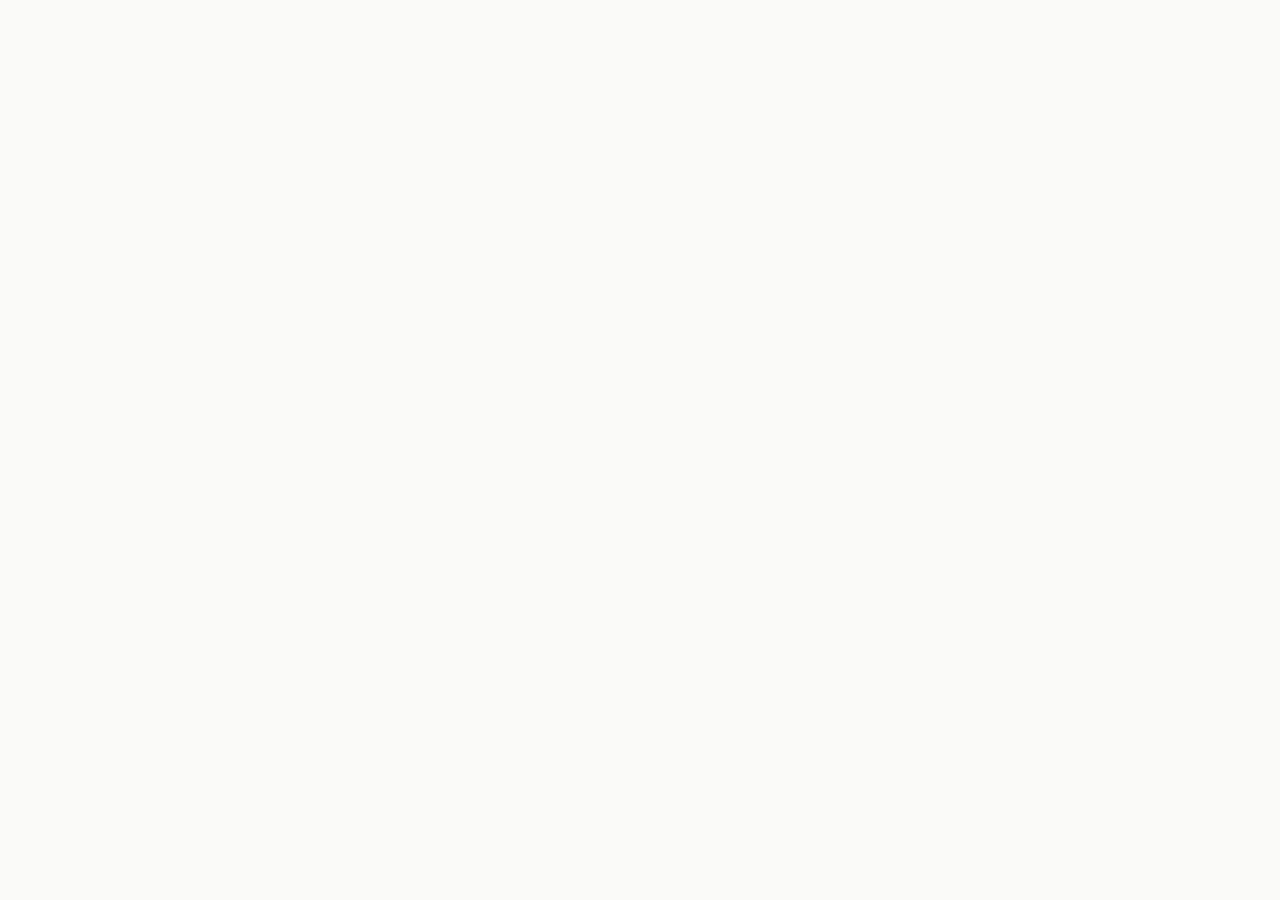
==== commit 3a5435fc: "Revert ai_tools_guide.html to original state" ====
--- a/ai_tools_guide.html
+++ b/ai_tools_guide.html
@@ -1001,6 +1001,5 @@
 </style>
 </head>
 <body>
-<div class="page">Hello, AI Tools Guide!</div>
 </body>
 </html>
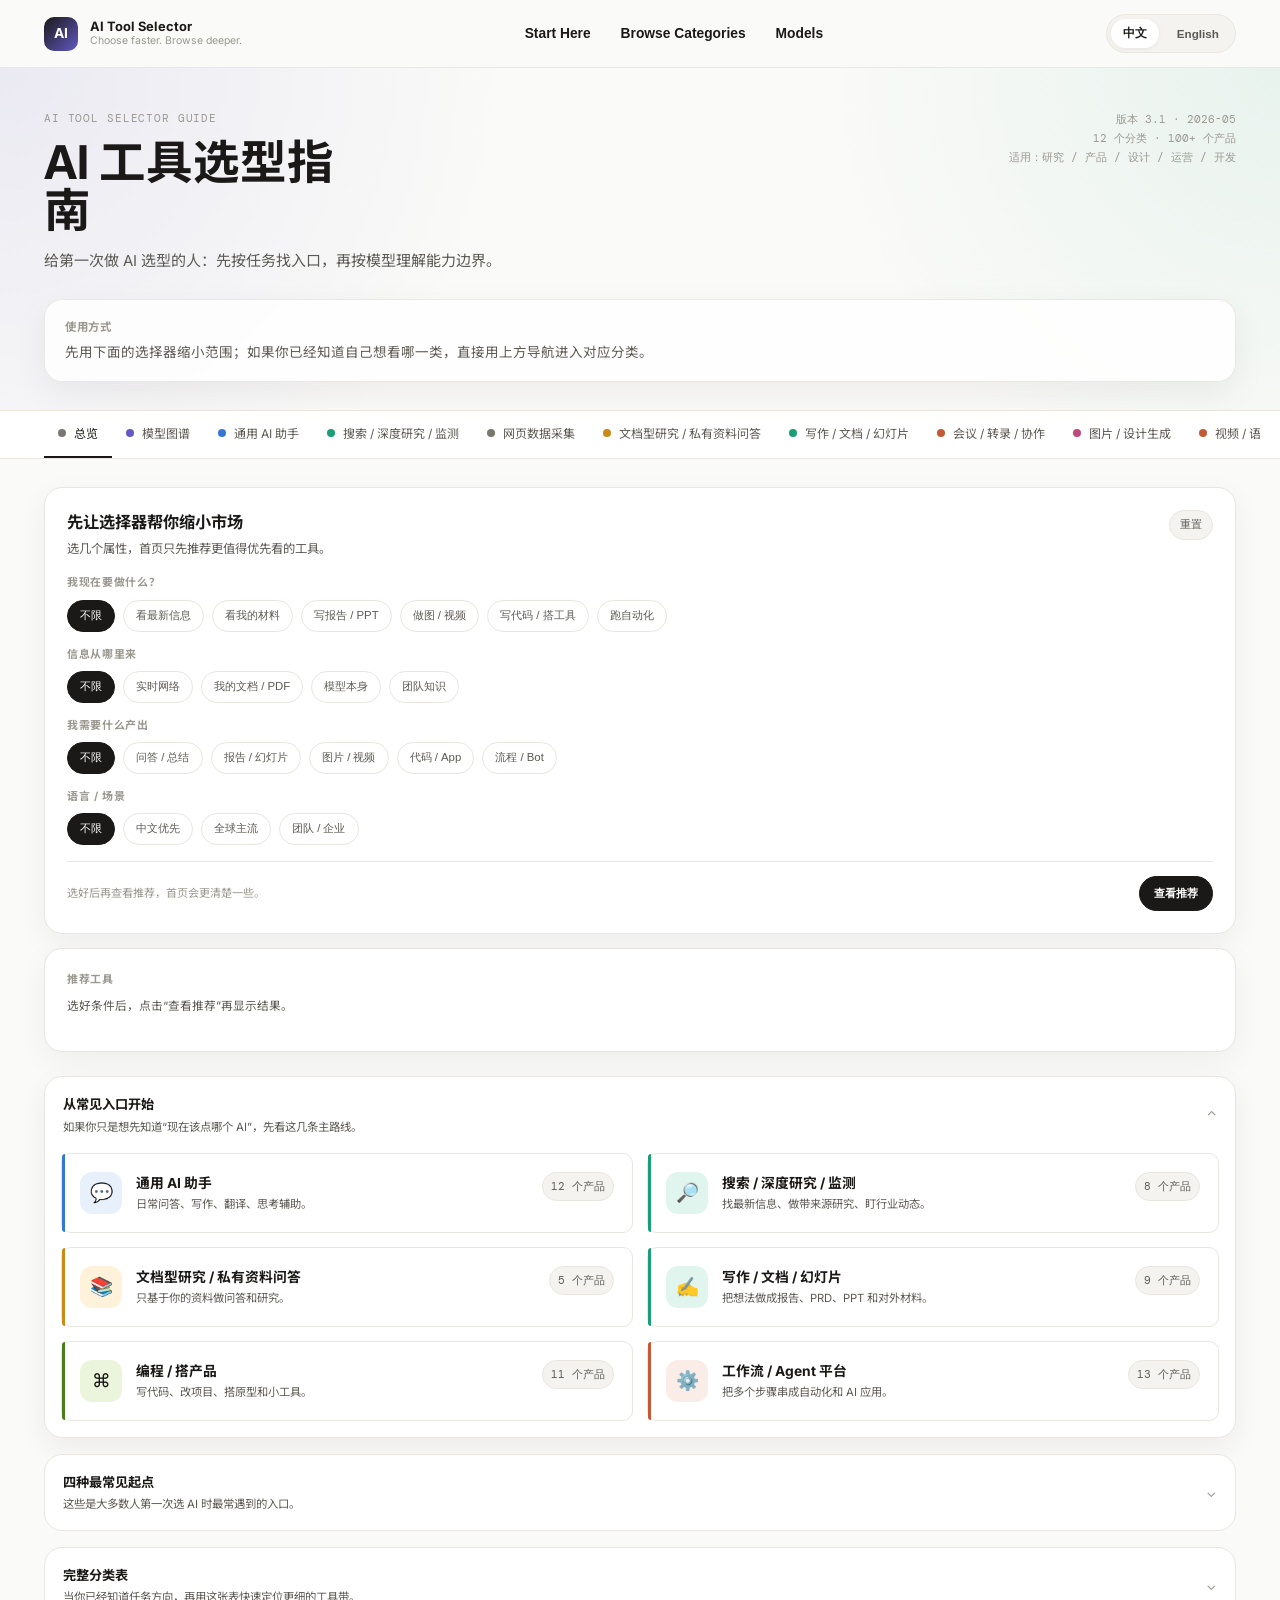
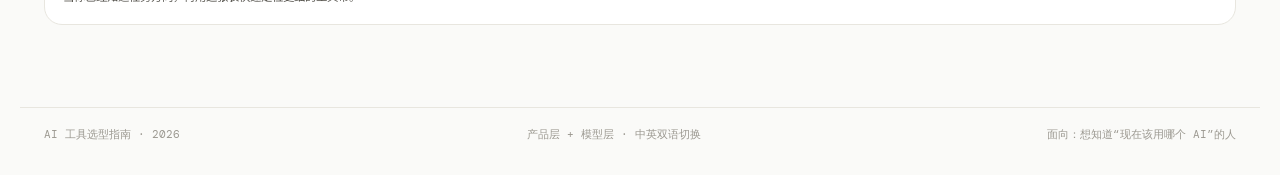
==== commit 64dabaef: "Add files via upload" ====
--- a/ai_tools_guide.html
+++ b/ai_tools_guide.html
@@ -998,8 +998,1547 @@
     border-radius: 10px;
     padding: 14px;
   }
+
+  .decision-q {
+    font-size: 0.78rem;
+    font-weight: 700;
+    margin-bottom: 5px;
+  }
+
+  .decision-a {
+    color: var(--text-2);
+    font-size: 0.75rem;
+    line-height: 1.55;
+  }
+
+  .decision-a strong {
+    color: var(--text);
+  }
+
+  .footer {
+    max-width: 1240px;
+    margin: 34px auto 0;
+    padding: 18px 24px 32px;
+    border-top: 1px solid var(--border);
+    color: var(--text-3);
+    font-size: 0.72rem;
+    display: flex;
+    justify-content: space-between;
+    gap: 12px;
+    flex-wrap: wrap;
+    font-family: 'DM Mono', monospace;
+  }
+
+  @media (max-width: 900px) {
+    .topbar {
+      flex-wrap: wrap;
+      justify-content: space-between;
+    }
+
+    .mega-nav {
+      order: 3;
+      width: 100%;
+      justify-content: flex-start;
+      overflow-x: auto;
+      padding-bottom: 2px;
+    }
+
+    .mega-panel {
+      min-width: 620px;
+    }
+
+    .header-top {
+      flex-wrap: wrap;
+    }
+
+    .header-meta {
+      flex: 1 1 100%;
+      min-width: 0;
+      align-items: flex-start;
+    }
+
+    .overview-grid {
+      grid-template-columns: repeat(2, minmax(0, 1fr));
+    }
+
+    .decision-grid {
+      grid-template-columns: 1fr;
+    }
+  }
+
+  @media (max-width: 700px) {
+    .topbar {
+      padding-left: 16px;
+      padding-right: 16px;
+    }
+
+    .brand-sub {
+      display: none;
+    }
+
+    .mega-panel {
+      display: none !important;
+    }
+
+    .page, .header, .nav {
+      padding-left: 16px;
+      padding-right: 16px;
+    }
+
+    .header-top {
+      flex-direction: column;
+      align-items: flex-start;
+    }
+
+    .header-meta {
+      flex: 1 1 auto;
+      min-width: 0;
+      align-items: flex-start;
+    }
+
+    .selector-heading {
+      flex-direction: column;
+      align-items: flex-start;
+    }
+
+    .selector-actions {
+      flex-direction: column;
+      align-items: flex-start;
+    }
+
+    .subtitle {
+      white-space: normal;
+      overflow: visible;
+      text-overflow: clip;
+    }
+
+    h1 {
+      font-size: 2.35rem;
+      max-width: 100%;
+    }
+
+    .overview-grid {
+      grid-template-columns: 1fr;
+    }
+
+    .secondary-body {
+      padding: 0 12px 12px;
+    }
+
+    .overview-table,
+    .overview-table thead,
+    .overview-table tbody,
+    .overview-table tr,
+    .overview-table th,
+    .overview-table td {
+      display: block;
+      width: 100%;
+    }
+
+    .overview-table thead {
+      display: none;
+    }
+
+    .overview-table td {
+      padding-top: 8px;
+      padding-bottom: 8px;
+      border-bottom: 0;
+    }
+
+    .overview-table tr {
+      padding: 12px 0;
+      border-bottom: 1px solid var(--border);
+    }
+
+    .tool-grid {
+      grid-template-columns: 1fr;
+    }
+  }
+
+  @media print {
+    .nav-wrap { position: static; backdrop-filter: none; }
+    .section { display: block !important; page-break-inside: avoid; }
+    .section + .section { page-break-before: always; }
+  }
 </style>
 </head>
 <body>
+  <div class="topbar-wrap">
+    <div class="topbar">
+      <div class="brand">
+        <div class="brand-mark">AI</div>
+        <div class="brand-copy">
+          <div class="brand-title">AI Tool Selector</div>
+          <div class="brand-sub">Choose faster. Browse deeper.</div>
+        </div>
+      </div>
+      <div class="mega-nav">
+        <div class="mega-item">
+          <button class="mega-trigger">Start Here</button>
+          <div class="mega-panel">
+            <div class="mega-grid">
+              <div>
+                <div class="mega-col-title">Common Routes</div>
+                <div class="mega-links">
+                  <a class="mega-link" href="#" onclick="switchTab('overview'); return false;">
+                    <div class="mega-link-title">Homepage Selector</div>
+                    <div class="mega-link-sub">Use filters first if you are still figuring out what kind of tool you need.</div>
+                  </a>
+                  <a class="mega-link" href="#" onclick="switchTab('search'); return false;">
+                    <div class="mega-link-title">Find live information</div>
+                    <div class="mega-link-sub">Search the web, monitor trends, and compare current tools or competitors.</div>
+                  </a>
+                  <a class="mega-link" href="#" onclick="switchTab('docs'); return false;">
+                    <div class="mega-link-title">Ask your own materials</div>
+                    <div class="mega-link-sub">Upload interview transcripts, PDFs, notes, and internal docs.</div>
+                  </a>
+                  <a class="mega-link" href="#" onclick="switchTab('content'); return false;">
+                    <div class="mega-link-title">Turn work into deliverables</div>
+                    <div class="mega-link-sub">Make reports, decks, summaries, and polished output.</div>
+                  </a>
+                </div>
+              </div>
+              <div>
+                <div class="mega-col-title">Most Common First Picks</div>
+                <div class="mega-links">
+                  <a class="mega-link" href="#" onclick="switchTab('assistants'); return false;">
+                    <div class="mega-link-title">General AI assistants</div>
+                    <div class="mega-link-sub">Start with ChatGPT, Claude, Gemini, Kimi, and DeepSeek.</div>
+                  </a>
+                  <a class="mega-link" href="#" onclick="switchTab('images'); return false;">
+                    <div class="mega-link-title">Image and visual tools</div>
+                    <div class="mega-link-sub">Explore Midjourney, Jimeng, Firefly, and design-first visual tools.</div>
+                  </a>
+                  <a class="mega-link" href="#" onclick="switchTab('coding'); return false;">
+                    <div class="mega-link-title">Coding and app building</div>
+                    <div class="mega-link-sub">Find IDE copilots, agentic coding tools, and fast prototyping products.</div>
+                  </a>
+                  <a class="mega-link" href="#" onclick="switchTab('agents'); return false;">
+                    <div class="mega-link-title">Automation and agents</div>
+                    <div class="mega-link-sub">Connect workflows, bots, and internal AI apps across tools.</div>
+                  </a>
+                </div>
+              </div>
+            </div>
+          </div>
+        </div>
+        <div class="mega-item">
+          <button class="mega-trigger">Browse Categories</button>
+          <div class="mega-panel">
+            <div class="mega-grid">
+              <div>
+                <div class="mega-col-title">Product Layers</div>
+                <div class="mega-links">
+                  <a class="mega-link" href="#" onclick="switchTab('assistants'); return false;">
+                    <div class="mega-link-title">Everyday AI Assistants</div>
+                    <div class="mega-link-sub">General-purpose tools for asking, writing, translating, and thinking.</div>
+                  </a>
+                  <a class="mega-link" href="#" onclick="switchTab('search'); return false;">
+                    <div class="mega-link-title">Search / Deep Research</div>
+                    <div class="mega-link-sub">Tools for live web search, source-backed answers, and monitoring.</div>
+                  </a>
+                  <a class="mega-link" href="#" onclick="switchTab('docs'); return false;">
+                    <div class="mega-link-title">Document-grounded Research</div>
+                    <div class="mega-link-sub">AI that answers from your own materials instead of the open web.</div>
+                  </a>
+                  <a class="mega-link" href="#" onclick="switchTab('content'); return false;">
+                    <div class="mega-link-title">Writing / Docs / Slides</div>
+                    <div class="mega-link-sub">Tools that turn ideas into deliverables people can actually use.</div>
+                  </a>
+                  <a class="mega-link" href="#" onclick="switchTab('meetings'); return false;">
+                    <div class="mega-link-title">Meetings / Transcription</div>
+                    <div class="mega-link-sub">Capture interviews, meeting notes, and action items.</div>
+                  </a>
+                  <a class="mega-link" href="#" onclick="switchTab('knowledge'); return false;">
+                    <div class="mega-link-title">Knowledge Base / Second Brain</div>
+                    <div class="mega-link-sub">Long-term storage, retrieval, and internal knowledge organization.</div>
+                  </a>
+                </div>
+              </div>
+              <div>
+                <div class="mega-col-title">Creation + Build</div>
+                <div class="mega-links">
+                  <a class="mega-link" href="#" onclick="switchTab('images'); return false;">
+                    <div class="mega-link-title">Image / Design Generation</div>
+                    <div class="mega-link-sub">Posters, concept visuals, brand assets, and design exploration.</div>
+                  </a>
+                  <a class="mega-link" href="#" onclick="switchTab('video'); return false;">
+                    <div class="mega-link-title">Video / Voice / Music</div>
+                    <div class="mega-link-sub">Short videos, avatars, voiceovers, and music drafts.</div>
+                  </a>
+                  <a class="mega-link" href="#" onclick="switchTab('coding'); return false;">
+                    <div class="mega-link-title">Coding / App Building</div>
+                    <div class="mega-link-sub">Write code, modify projects, and generate prototypes or apps.</div>
+                  </a>
+                  <a class="mega-link" href="#" onclick="switchTab('agents'); return false;">
+                    <div class="mega-link-title">Workflow / Agent Platforms</div>
+                    <div class="mega-link-sub">Automations, AI apps, multi-step workflows, and bots.</div>
+                  </a>
+                  <a class="mega-link" href="#" onclick="switchTab('scraping'); return false;">
+                    <div class="mega-link-title">Web Data Collection</div>
+                    <div class="mega-link-sub">Turn websites into structured data or LLM-ready context.</div>
+                  </a>
+                  <a class="mega-link" href="#" onclick="switchTab('models'); return false;">
+                    <div class="mega-link-title">Model Taxonomy</div>
+                    <div class="mega-link-sub">Understand the engines under the products: flagship, open, and Chinese models.</div>
+                  </a>
+                </div>
+              </div>
+            </div>
+          </div>
+        </div>
+        <div class="mega-item">
+          <button class="mega-trigger" onclick="switchTab('models')">Models</button>
+        </div>
+      </div>
+      <div class="topbar-actions">
+        <div class="lang-switch" aria-label="Language switch">
+          <button class="lang-btn active" data-lang="zh">中文</button>
+          <button class="lang-btn" data-lang="en">English</button>
+        </div>
+      </div>
+    </div>
+  </div>
+  <div class="header-wrap">
+    <div class="header">
+      <div class="header-top">
+        <div class="header-main">
+          <div class="eyebrow" id="eyebrow">AI Tool Selector Guide</div>
+          <h1 id="page-title"></h1>
+          <p class="subtitle" id="page-subtitle"></p>
+        </div>
+        <div class="header-meta">
+          <div class="meta-block" id="meta-block"></div>
+        </div>
+      </div>
+      <div class="hero-note">
+        <div class="hero-note-title" id="hero-note-title-1"></div>
+        <p id="hero-note-body-1"></p>
+      </div>
+    </div>
+  </div>
+
+  <div class="nav-wrap">
+    <div class="nav" id="nav"></div>
+  </div>
+
+  <div class="page">
+    <div id="tab-overview" class="section active">
+      <div class="selector-shell">
+        <div class="selector-panel">
+          <div class="selector-heading">
+            <div>
+              <div class="selector-title" id="selector-title"></div>
+              <div class="selector-sub" id="selector-sub"></div>
+            </div>
+            <button class="clear-btn" id="clear-filters-btn" onclick="resetFilters()"></button>
+          </div>
+          <div class="filter-stack" id="selector-filters"></div>
+          <div class="selector-actions">
+            <div class="selector-hint" id="selector-hint"></div>
+            <button class="apply-btn" id="apply-filters-btn" onclick="applyFilters()"></button>
+          </div>
+        </div>
+        <div class="result-panel" id="result-panel">
+          <div class="result-eyebrow" id="results-title"></div>
+          <div class="result-summary" id="results-summary"></div>
+          <div class="result-grid" id="results-grid"></div>
+        </div>
+      </div>
+      <div class="secondary-stack">
+        <details class="secondary-panel" open>
+          <summary class="secondary-summary">
+            <div>
+              <div class="secondary-title" id="featured-block-title"></div>
+              <div class="secondary-sub" id="featured-block-sub"></div>
+            </div>
+            <span class="secondary-chevron">⌄</span>
+          </summary>
+          <div class="secondary-body">
+            <div class="overview-grid" id="overview-grid"></div>
+          </div>
+        </details>
+        <details class="secondary-panel">
+          <summary class="secondary-summary">
+            <div>
+              <div class="secondary-title" id="quick-title"></div>
+              <div class="secondary-sub" id="quick-subtitle"></div>
+            </div>
+            <span class="secondary-chevron">⌄</span>
+          </summary>
+          <div class="secondary-body">
+            <div class="decision-grid" id="quick-grid"></div>
+          </div>
+        </details>
+        <details class="secondary-panel">
+          <summary class="secondary-summary">
+            <div>
+              <div class="secondary-title" id="overview-panel-title"></div>
+              <div class="secondary-sub" id="overview-panel-sub"></div>
+            </div>
+            <span class="secondary-chevron">⌄</span>
+          </summary>
+          <div class="secondary-body">
+            <table class="overview-table">
+              <thead>
+                <tr>
+                  <th id="overview-head-1"></th>
+                  <th id="overview-head-2"></th>
+                  <th id="overview-head-3"></th>
+                </tr>
+              </thead>
+              <tbody id="overview-table-body"></tbody>
+            </table>
+          </div>
+        </details>
+      </div>
+    </div>
+    <div id="sections-root"></div>
+  </div>
+
+  <div class="footer">
+    <span id="footer-left"></span>
+    <span id="footer-mid"></span>
+    <span id="footer-right"></span>
+  </div>
+
+<script>
+const uiText = {
+  zh: {
+    title: 'AI 工具选型指南',
+    subtitle: '给第一次做 AI 选型的人：先按任务找入口，再按模型理解能力边界。',
+    meta: '版本 3.1 · 2026-05\\n12 个分类 · 100+ 个产品\\n适用：研究 / 产品 / 设计 / 运营 / 开发',
+    hero1Title: '第一步：先判断任务',
+    hero1Body: '你现在更像是在找信息、读材料、出报告、做图、写代码，还是跑自动化？',
+    hero2Title: '第二步：再判断来源',
+    hero2Body: '答案需要来自实时网络、你自己的文档、团队知识库，还是模型本身的常识？',
+    hero3Title: '第三步：再看产出',
+    hero3Body: '你要的是聊天问答、研究报告、PPT、图片视频、代码，还是可重复执行的流程？',
+    featuredBlockTitle: '从常见入口开始',
+    featuredBlockSub: '如果你只是想先知道“现在该点哪个 AI”，先看这几条主路线。',
+    overviewPanelTitle: '完整分类表',
+    overviewPanelSub: '当你已经知道任务方向，再用这张表快速定位更细的工具带。',
+    overviewHead1: '分类',
+    overviewHead2: '这类工具是干什么的',
+    overviewHead3: '优先认识',
+    quickTitle: '最常见的四种起点',
+    quick: [
+      ['我要看最新行业信息', '用 <strong>Perplexity</strong> 或 <strong>Genspark</strong>，适合实时搜索、带来源研究。'],
+      ['我要只基于自己的材料问答', '用 <strong>NotebookLM</strong>，最适合文档型研究和访谈材料。'],
+      ['我要快速产出报告 / PPT', '用 <strong>Gamma</strong>、<strong>Canva AI</strong>、<strong>Notion AI</strong>。'],
+      ['我要做中文长文和中文协作', '先看 <strong>Kimi</strong>、<strong>DeepSeek</strong>、<strong>豆包</strong>、<strong>通义千问</strong>。']
+    ],
+    overviewSection: '总览',
+    toolCount: '个产品',
+    whenLabel: '适用场景',
+    decisionTitle: '如何选',
+    detailFit: '适合',
+    detailWhy: '看点',
+    footerLeft: 'AI 工具选型指南 · 2026',
+    footerMid: '产品层 + 模型层 · 中英双语切换',
+    footerRight: '面向：想知道“现在该用哪个 AI”的人'
+  },
+  en: {
+    title: 'AI Tool Selector Guide',
+    subtitle: 'For first-time AI selection: start with the job, then compare model capability layers.',
+    meta: 'Version 3.1 · 2026-05\\n12 categories · 100+ products\\nFor research / product / design / ops / engineering',
+    hero1Title: 'Step 1: Pick the job',
+    hero1Body: 'Are you searching the web, reading source material, making a deck, generating visuals, coding, or automating work?',
+    hero2Title: 'Step 2: Pick the source',
+    hero2Body: 'Should the answer come from the live web, your own files, a team knowledge base, or the model’s built-in knowledge?',
+    hero3Title: 'Step 3: Pick the output',
+    hero3Body: 'Do you need a chat answer, a report, slides, images, code, or a repeatable workflow?',
+    featuredBlockTitle: 'Start with common routes',
+    featuredBlockSub: 'If you just want to know which AI to try first, begin with these main lanes.',
+    overviewPanelTitle: 'Full Taxonomy',
+    overviewPanelSub: 'Once you know the task direction, use this table to zoom into the right tool lane.',
+    overviewHead1: 'Category',
+    overviewHead2: 'What It Covers',
+    overviewHead3: 'Start With',
+    quickTitle: 'Four common starting points',
+    quick: [
+      ['I need live web research', 'Use <strong>Perplexity</strong> or <strong>Genspark</strong> for up-to-date search with sources.'],
+      ['I need answers only from my own files', 'Use <strong>NotebookLM</strong> for document-grounded research and interview materials.'],
+      ['I need a report or deck fast', 'Use <strong>Gamma</strong>, <strong>Canva AI</strong>, or <strong>Notion AI</strong>.'],
+      ['I need strong Chinese-language support', 'Start with <strong>Kimi</strong>, <strong>DeepSeek</strong>, <strong>Doubao</strong>, and <strong>Qwen</strong>.']
+    ],
+    overviewSection: 'Overview',
+    toolCount: 'products',
+    whenLabel: 'Use Cases',
+    decisionTitle: 'How To Choose',
+    detailFit: 'Best For',
+    detailWhy: 'Why',
+    footerLeft: 'AI Tool Selector Guide · 2026',
+    footerMid: 'Product layer + model layer · Bilingual toggle',
+    footerRight: 'For anyone asking: “which AI should I use now?”'
+  }
+};
+
+const categories = [
+  {
+    id: 'models',
+    icon: '🧠',
+    accent: 'var(--purple-mid)',
+    accentBg: 'var(--purple-bg)',
+    title: { zh: '模型图谱', en: 'Model Taxonomy' },
+    desc: {
+      zh: '先理解底层能力层：旗舰多模态、快模型、开源模型，以及中国主流模型家族。',
+      en: 'Understand the model layer first: flagship multimodal, fast workhorse, open models, and major Chinese model families.'
+    },
+    chips: {
+      zh: ['旗舰多模态', '开源模型', '中国模型', '推理与成本平衡'],
+      en: ['Flagship multimodal', 'Open models', 'Chinese model families', 'Reasoning vs. speed']
+    },
+    decisions: {
+      zh: [
+        ['要最强综合能力', '看 <strong>GPT-5.4</strong>、<strong>Claude Opus 4.6</strong>、<strong>Gemini 3.1 Pro</strong>。'],
+        ['要日常主力和更快响应', '看 <strong>Claude Sonnet 4.6</strong>、<strong>Gemini 3 Flash</strong>、<strong>Gemini 3.1 Flash-Lite</strong>。'],
+        ['要开放生态或本地部署', '看 <strong>Gemma 4</strong>、<strong>Llama 4</strong>、<strong>Qwen</strong>、<strong>DeepSeek</strong>。'],
+        ['要中国语境和本土生态', '看 <strong>豆包 Seed</strong>、<strong>MiniMax</strong>、<strong>混元</strong>、<strong>文心</strong>、<strong>GLM</strong>。']
+      ],
+      en: [
+        ['Need the highest-end frontier stack', 'Look at <strong>GPT-5.4</strong>, <strong>Claude Opus 4.6</strong>, and <strong>Gemini 3.1 Pro</strong>.'],
+        ['Need fast daily production models', 'Look at <strong>Claude Sonnet 4.6</strong>, <strong>Gemini 3 Flash</strong>, and <strong>Gemini 3.1 Flash-Lite</strong>.'],
+        ['Need open ecosystems or local deployment', 'Look at <strong>Gemma 4</strong>, <strong>Llama 4</strong>, <strong>Qwen</strong>, and <strong>DeepSeek</strong>.'],
+        ['Need Chinese-first model ecosystems', 'Look at <strong>Doubao Seed</strong>, <strong>MiniMax</strong>, <strong>Hunyuan</strong>, <strong>ERNIE</strong>, and <strong>GLM</strong>.']
+      ]
+    },
+    tools: [
+      {
+        name: '旗舰多模态',
+        logo: 'https://www.google.com/s2/favicons?domain=openai.com&sz=64',
+        badges: ['top'],
+        desc: {
+          zh: '适合做高难度推理、跨模态分析、复杂编程和高价值任务，是 2026 年主流闭源能力天花板。',
+          en: 'Best for frontier reasoning, multimodal analysis, complex coding, and high-value tasks across major proprietary stacks.'
+        },
+        fit: {
+          zh: '企业主力模型、复杂研究、Agent 与编程',
+          en: 'Enterprise default models, deep research, agents, and coding'
+        },
+        why: {
+          zh: 'GPT-5.4 · Claude Opus 4.6 · Gemini 3.1 Pro',
+          en: 'GPT-5.4 · Claude Opus 4.6 · Gemini 3.1 Pro'
+        }
+      },
+      {
+        name: '快模型 / 主力模型',
+        logo: 'https://www.google.com/s2/favicons?domain=anthropic.com&sz=64',
+        badges: [],
+        desc: {
+          zh: '更适合团队日常大规模使用：速度、成本、质量更平衡，通常是写作、分析和协作的常用默认档。',
+          en: 'The daily workhorse tier: a better balance of speed, cost, and quality for writing, analysis, and large-scale use.'
+        },
+        fit: {
+          zh: '日常写作、分析、协作、批量任务',
+          en: 'Daily writing, analysis, collaboration, and batch workflows'
+        },
+        why: {
+          zh: 'Claude Sonnet 4.6 · Gemini 3 Flash · Gemini 3.1 Flash-Lite',
+          en: 'Claude Sonnet 4.6 · Gemini 3 Flash · Gemini 3.1 Flash-Lite'
+        }
+      },
+      {
+        name: '全球开源模型',
+        logo: 'https://www.google.com/s2/favicons?domain=ai.google.dev&sz=64',
+        badges: ['open'],
+        desc: {
+          zh: '适合自建、微调、本地部署和开发者生态，强调开放权重与可控性。',
+          en: 'Best for self-hosting, fine-tuning, local deployment, and developer ecosystems built around open weights.'
+        },
+        fit: {
+          zh: '自定义应用、本地推理、开发者平台',
+          en: 'Custom apps, local inference, and developer platforms'
+        },
+        why: {
+          zh: 'Gemma 4（Google）· Llama 4（Meta）',
+          en: 'Gemma 4 (Google) · Llama 4 (Meta)'
+        }
+      },
+      {
+        name: '中国闭源主力模型',
+        logo: 'https://www.google.com/s2/favicons?domain=minimax.io&sz=64',
+        badges: ['cn'],
+        desc: {
+          zh: '适合中文语境、国内产品生态、商业落地和多模态场景，是中国大厂与独角兽的核心能力层。',
+          en: 'Designed for Chinese-language use, local ecosystems, enterprise rollout, and multimodal product stacks.'
+        },
+        fit: {
+          zh: '国内办公生态、中文助手、企业应用',
+          en: 'Chinese enterprise stacks, assistants, and local products'
+        },
+        why: {
+          zh: 'Doubao Seed · MiniMax M2.7 · 腾讯混元 HY 2.0 Think · ERNIE 4.5',
+          en: 'Doubao Seed · MiniMax M2.7 · Tencent Hunyuan HY 2.0 Think · ERNIE 4.5'
+        }
+      },
+      {
+        name: '中国开发者偏爱模型',
+        logo: 'https://www.google.com/s2/favicons?domain=qwenlm.ai&sz=64',
+        badges: ['cn', 'open'],
+        desc: {
+          zh: '这些模型在中国开发者圈和开源生态里非常活跃，适合编程、推理和自建工作流。',
+          en: 'These are the major Chinese developer-favorite models for coding, reasoning, and self-built workflows.'
+        },
+        fit: {
+          zh: '开发者、自建平台、开源推理、工程集成',
+          en: 'Developers, self-hosted stacks, open inference, engineering integration'
+        },
+        why: {
+          zh: 'Qwen 3.x · GLM-4.5 · DeepSeek-V3.1 · DeepSeek-R1',
+          en: 'Qwen 3.x · GLM-4.5 · DeepSeek-V3.1 · DeepSeek-R1'
+        }
+      }
+    ]
+  },
+  {
+    id: 'assistants',
+    icon: '💬',
+    accent: 'var(--blue-mid)',
+    accentBg: 'var(--blue-bg)',
+    title: { zh: '通用 AI 助手', en: 'Everyday AI Assistants' },
+    desc: {
+      zh: '日常问答、写作、翻译、头脑风暴、信息解释，适合大多数人每天打开就用。',
+      en: 'Daily Q&A, writing, translation, brainstorming, and general-purpose help for most users.'
+    },
+    chips: {
+      zh: ['日常问答', '写作润色', '翻译', '框架搭建', '中文主流工具'],
+      en: ['Everyday Q&A', 'Writing', 'Translation', 'Framework thinking', 'Mainstream Chinese tools']
+    },
+    decisions: {
+      zh: [
+        ['想要最通用、生态最全', '选 <strong>ChatGPT</strong>。'],
+        ['想要文字质感和推理感更强', '选 <strong>Claude</strong>。'],
+        ['想吃 Google 生态和多模态', '选 <strong>Gemini</strong>。'],
+        ['想要中文性价比与长文处理', '选 <strong>Kimi</strong> 或 <strong>DeepSeek</strong>。']
+      ],
+      en: [
+        ['Want the broadest general-purpose tool', 'Pick <strong>ChatGPT</strong>.'],
+        ['Want stronger writing texture and reasoning feel', 'Pick <strong>Claude</strong>.'],
+        ['Want Google ecosystem and multimodality', 'Pick <strong>Gemini</strong>.'],
+        ['Want strong Chinese value and long-context use', 'Pick <strong>Kimi</strong> or <strong>DeepSeek</strong>.']
+      ]
+    },
+    tools: [
+      { name: 'ChatGPT', domain: 'chatgpt.com', badges: ['top'], desc: { zh: '通用能力最均衡的入口，适合写作、分析、学习、研究和轻度创作。', en: 'The broadest general-purpose entry point for writing, analysis, learning, research, and light creation.' }, fit: { zh: '大多数人的默认主力 AI', en: 'The default AI for most people' }, why: { zh: '生态完整，产品能力广，适合长期主用', en: 'Broad capabilities, mature product surface, good long-term default' } },
+      { name: 'Claude', domain: 'claude.ai', badges: ['top'], desc: { zh: '长文理解和写作质感很强，常被用于归纳、分析、报告和精修文稿。', en: 'Known for strong long-form reasoning and polished writing, often used for synthesis and reporting.' }, fit: { zh: '高质量写作、分析、结构化表达', en: 'High-quality writing, analysis, and structured expression' }, why: { zh: '文字输出稳定，适合深度内容工作', en: 'Reliable writing quality for deep content work' } },
+      { name: 'Gemini', domain: 'gemini.google.com', badges: [], desc: { zh: 'Google 体系的通用 AI 助手，适合多模态输入和一次性喂入大量材料。', en: 'Google’s general assistant, strong for multimodal inputs and handling large context windows.' }, fit: { zh: '大材料处理、Google 生态用户', en: 'Large-context work and Google ecosystem users' }, why: { zh: '大上下文、多模态、文档结合强', en: 'Large context, multimodality, strong doc handling' } },
+      { name: 'DeepSeek', domain: 'deepseek.com', badges: ['cn'], desc: { zh: '中文表现强、性价比高，很多人拿它做中文分析、代码和长文问答。', en: 'High-value Chinese-first assistant used heavily for analysis, coding, and long-form Q&A.' }, fit: { zh: '中文推理、开发者、预算敏感用户', en: 'Chinese reasoning, developers, and cost-sensitive users' }, why: { zh: '中文好用，模型口碑强，开发者友好', en: 'Strong Chinese performance and strong developer reputation' } },
+      { name: 'Kimi', domain: 'kimi.com', badges: ['cn'], desc: { zh: '很适合中文长文档阅读和快速总结，在产品、研究、运营场景里很常见。', en: 'Popular for Chinese long-document reading and quick synthesis in product and research workflows.' }, fit: { zh: '中文材料整理、竞品研究、长报告', en: 'Chinese materials, competitive research, long reports' }, why: { zh: '长文本体验好，上手快', en: 'Strong long-context experience and easy onboarding' } },
+      { name: '豆包', domain: 'doubao.com', badges: ['cn'], desc: { zh: '字节系主流 AI 助手，和飞书、内容、搜索、多模态场景有较强联动。', en: 'ByteDance’s mainstream assistant with strong connections to content, search, and productivity workflows.' }, fit: { zh: '国内用户、字节生态、日常助手', en: 'Chinese users, ByteDance ecosystem, daily assistance' }, why: { zh: '产品覆盖广，国内使用门槛低', en: 'Broad consumer reach and easy access in China' } },
+      { name: '通义千问', domain: 'tongyi.aliyun.com', badges: ['cn'], desc: { zh: '阿里系主力 AI 助手，兼顾通用问答、企业应用和开发者生态。', en: 'Alibaba’s mainstream assistant spanning consumer use, enterprise workflows, and developer adoption.' }, fit: { zh: '阿里云用户、中文办公、开发者', en: 'Alibaba Cloud users, Chinese office workflows, developers' }, why: { zh: 'Qwen 模型家族带动产品与开发两端', en: 'Strong bridge between product use and the Qwen model ecosystem' } },
+      { name: '腾讯元宝', domain: 'yuanbao.tencent.com', badges: ['cn'], desc: { zh: '腾讯系 AI 助手，适合国内办公和内容协作场景。', en: 'Tencent’s assistant for Chinese productivity and collaboration use cases.' }, fit: { zh: '腾讯生态、协作办公、轻内容', en: 'Tencent ecosystem, collaboration, and light content work' }, why: { zh: '混元能力叠加腾讯入口', en: 'Backed by Hunyuan and Tencent distribution' } },
+      { name: '智谱清言', domain: 'zhipuai.cn', badges: ['cn'], desc: { zh: '智谱面向大众的 AI 助手入口，适合中文问答、学习、办公和企业试用。', en: 'Zhipu’s consumer-facing assistant, useful for Chinese Q&A, office work, learning, and enterprise trials.' }, fit: { zh: '中文通用使用、企业了解 GLM 生态', en: 'General Chinese use and teams exploring the GLM ecosystem' }, why: { zh: '连接 GLM 模型能力与产品层', en: 'Connects the GLM model family to a usable product layer' } },
+      { name: '文心一言', domain: 'yiyan.baidu.com', badges: ['cn'], desc: { zh: '百度系通用 AI 助手，适合国内搜索、办公和企业生态。', en: 'Baidu’s mainstream assistant for search, office scenarios, and enterprise use in China.' }, fit: { zh: '百度生态、企业试用、中文办公', en: 'Baidu ecosystem, enterprise trial use, and Chinese office workflows' }, why: { zh: '文心模型与百度入口一体化', en: 'Integrated with Baidu’s ERNIE model and distribution channels' } },
+      { name: 'Microsoft Copilot', domain: 'copilot.microsoft.com', badges: ['enterprise'], desc: { zh: '微软面向个人与办公用户的通用 AI 入口，适合 Word、Excel、邮件和会议场景。', en: 'Microsoft’s general AI layer for personal and office productivity across docs, email, and meetings.' }, fit: { zh: '微软生态用户、Office 办公', en: 'Microsoft ecosystem users and Office productivity' }, why: { zh: '与 Microsoft 365 集成自然', en: 'Natural fit inside the Microsoft 365 stack' } },
+      { name: 'Grok', domain: 'grok.com', badges: ['new'], desc: { zh: '偏实时、偏互联网语境的通用助手，适合快速了解舆论和热点。', en: 'A real-time, internet-native assistant often used for commentary, trend watching, and quick takes.' }, fit: { zh: '热点讨论、实时舆情、轻研究', en: 'Trend monitoring, real-time chatter, and lightweight research' }, why: { zh: '风格鲜明，适合快节奏信息环境', en: 'Distinct style for fast-moving information environments' } }
+    ]
+  },
+  {
+    id: 'search',
+    icon: '🔎',
+    accent: 'var(--teal-mid)',
+    accentBg: 'var(--teal-bg)',
+    title: { zh: '搜索 / 深度研究 / 监测', en: 'Search / Deep Research / Monitoring' },
+    desc: {
+      zh: '适合查找最新信息、做带引用研究、监测行业变化与竞品动态。',
+      en: 'Use these for live information discovery, cited research, and market or brand monitoring.'
+    },
+    chips: {
+      zh: ['实时联网', '带来源', '行业追踪', '竞品监测'],
+      en: ['Live web', 'Citations', 'Industry tracking', 'Competitor monitoring']
+    },
+    decisions: {
+      zh: [
+        ['想最快拿到带来源回答', '用 <strong>Perplexity</strong>。'],
+        ['想做更完整的研究包', '用 <strong>Genspark</strong>。'],
+        ['想持续盯新闻和竞品', '用 <strong>Google Alerts</strong>、<strong>Brandwatch</strong>、<strong>清博</strong>。'],
+        ['想走中文搜索入口', '用 <strong>秘塔 AI 搜索</strong>。']
+      ],
+      en: [
+        ['Need a fast answer with sources', 'Use <strong>Perplexity</strong>.'],
+        ['Need a fuller research packet', 'Use <strong>Genspark</strong>.'],
+        ['Need ongoing monitoring', 'Use <strong>Google Alerts</strong>, <strong>Brandwatch</strong>, or <strong>Qingbo</strong>.'],
+        ['Need a Chinese-first research search tool', 'Use <strong>Metaso</strong>.']
+      ]
+    },
+    tools: [
+      { name: 'Perplexity', domain: 'perplexity.ai', badges: ['top'], desc: { zh: 'AI 搜索的代表产品，擅长带来源引用的实时问答与快速 research。', en: 'A leading AI search product for cited, up-to-date answers and fast research workflows.' }, fit: { zh: '行业研究、竞品扫描、实时问题', en: 'Industry research, competitor scans, and live questions' }, why: { zh: '搜索快、引用清晰、适合判断“外面发生了什么”', en: 'Fast search with clear citations and strong current-awareness' } },
+      { name: 'Genspark', domain: 'genspark.ai', badges: ['new'], desc: { zh: '更偏 agent 化研究，适合把主题自动整理成更完整的研究页面或汇总包。', en: 'A more agentic research product that organizes topics into fuller research pages and structured summaries.' }, fit: { zh: '研究包、专题梳理、资料聚合', en: 'Research packets, topic synthesis, and information aggregation' }, why: { zh: '适合从问题走向成品', en: 'Good when you want research to become a deliverable' } },
+      { name: '秘塔 AI 搜索', domain: 'metaso.cn', badges: ['cn'], desc: { zh: '中文语境下很实用的 AI 搜索产品，适合搜中文资料与国内资讯。', en: 'A practical Chinese-first AI search tool for local-language web sources and domestic information.' }, fit: { zh: '中文搜索、国内研究、新闻梳理', en: 'Chinese search, local research, and news synthesis' }, why: { zh: '中文体验友好，国内资料可达性好', en: 'Better reach into Chinese-language sources' } },
+      { name: 'Google Alerts', domain: 'google.com', badges: [], desc: { zh: '免费、轻量的关键词订阅工具，适合盯品牌、竞品和行业词。', en: 'A free lightweight alerting tool for tracking brands, competitors, and topic keywords.' }, fit: { zh: '低成本监测、关键词提醒', en: 'Low-cost monitoring and keyword alerts' }, why: { zh: '简单稳定，适合先搭基础监控', en: 'Simple and reliable for baseline monitoring' } },
+      { name: 'Brandwatch', domain: 'brandwatch.com', badges: ['enterprise'], desc: { zh: '企业级社媒与品牌舆情平台，适合国际市场监测、情绪分析和品牌追踪。', en: 'An enterprise social listening platform for market monitoring, sentiment analysis, and brand tracking.' }, fit: { zh: '品牌团队、国际市场、社媒洞察', en: 'Brand teams, global markets, and social insights' }, why: { zh: '数据维度丰富，适合专业舆情工作', en: 'Rich social datasets for professional listening work' } },
+      { name: 'Meltwater', domain: 'meltwater.com', badges: ['enterprise'], desc: { zh: '偏媒体监测和品牌 intelligence，适合 PR、传播和舆论追踪。', en: 'Focused on media intelligence and brand monitoring for PR, communications, and narrative tracking.' }, fit: { zh: '公关、传播、媒体舆情', en: 'PR, communications, and media monitoring' }, why: { zh: '适合品牌与传播团队', en: 'Strong fit for communications teams' } },
+      { name: 'Talkwalker', domain: 'talkwalker.com', badges: ['enterprise'], desc: { zh: '国际常见的社媒分析与品牌监测产品，适合持续观察口碑和声量。', en: 'A well-known global social analytics tool for tracking reputation, mentions, and conversation volume.' }, fit: { zh: '全球品牌监测、社媒分析', en: 'Global brand monitoring and social analysis' }, why: { zh: '在品牌监测领域成熟稳定', en: 'Mature and well-established in brand monitoring' } },
+      { name: '清博', domain: 'gsdata.cn', badges: ['cn'], desc: { zh: '国内常用的新媒体和舆情监测平台，适合微信、微博等中文生态追踪。', en: 'A common Chinese media-monitoring platform for WeChat, Weibo, and other domestic channels.' }, fit: { zh: '中文舆情、新媒体、品牌监测', en: 'Chinese public opinion, new media, and brand monitoring' }, why: { zh: '更贴近国内平台和语境', en: 'Closer to Chinese channels and local contexts' } }
+    ]
+  },
+  {
+    id: 'scraping',
+    icon: '🕸️',
+    accent: 'var(--slate-mid)',
+    accentBg: 'var(--slate-bg)',
+    title: { zh: '网页数据采集', en: 'Web Data Collection / AI Scraping' },
+    desc: {
+      zh: '把网站内容转成结构化数据、Markdown 或 API 结果，用于后续分析、知识库和 Agent。',
+      en: 'Convert websites into structured data, markdown, or API-ready inputs for analysis, RAG, and agents.'
+    },
+    chips: {
+      zh: ['网页转 Markdown', '结构化抓取', 'Agent 数据源', '开发者工具'],
+      en: ['Web to markdown', 'Structured extraction', 'Agent data sources', 'Developer tools']
+    },
+    decisions: {
+      zh: [
+        ['想快速把网页喂给 LLM', '用 <strong>Firecrawl</strong>。'],
+        ['想按语义批量搜网页', '用 <strong>Exa</strong>。'],
+        ['想要成熟抓取基础设施', '用 <strong>Apify</strong> 或 <strong>Bright Data</strong>。'],
+        ['想给 Agent 增加搜索能力', '用 <strong>Tavily</strong>。']
+      ],
+      en: [
+        ['Need LLM-ready website content fast', 'Use <strong>Firecrawl</strong>.'],
+        ['Need semantic web search at scale', 'Use <strong>Exa</strong>.'],
+        ['Need mature scraping infrastructure', 'Use <strong>Apify</strong> or <strong>Bright Data</strong>.'],
+        ['Need search APIs for agents', 'Use <strong>Tavily</strong>.']
+      ]
+    },
+    tools: [
+      { name: 'Firecrawl', domain: 'firecrawl.dev', badges: ['top'], desc: { zh: '把网页抓成 Markdown 或结构化内容，是“把网站变成 LLM 能读的资料”的代表工具。', en: 'A leading tool for turning websites into markdown and structured data that LLMs can actually use.' }, fit: { zh: '知识库、RAG、网页分析、自动化', en: 'Knowledge bases, RAG, web analysis, and automation' }, why: { zh: '对 AI 工作流友好，输入干净', en: 'Very AI-workflow-friendly with clean outputs' } },
+      { name: 'Exa', domain: 'exa.ai', badges: ['top', 'open'], desc: { zh: '偏语义搜索 API，适合围绕话题找高相关网页、做资料池和研究 pipeline。', en: 'A semantic search API used to discover highly relevant web pages for research pipelines and topic-based retrieval.' }, fit: { zh: '开发者、研究 API、批量网页探索', en: 'Developers, research APIs, and large-scale web exploration' }, why: { zh: '比传统关键词搜索更偏语义', en: 'More semantic than keyword-only search' } },
+      { name: 'Apify', domain: 'apify.com', badges: [], desc: { zh: '成熟的网页抓取与自动化平台，适合需要大量采集网页、社媒和电商数据的团队。', en: 'A mature scraping and automation platform for teams collecting website, social, and commerce data at scale.' }, fit: { zh: '大规模采集、爬虫团队、数据运营', en: 'Large-scale extraction, scraping teams, and data operations' }, why: { zh: '基础设施成熟，生态丰富', en: 'Mature infrastructure with a strong actor ecosystem' } },
+      { name: 'Tavily', domain: 'tavily.com', badges: ['open'], desc: { zh: '专为 AI Agent 和搜索型应用设计的搜索 API，常见于自动研究链路。', en: 'A search API built specifically for AI agents and search-centric applications.' }, fit: { zh: 'Agent、自动研究、开发集成', en: 'Agents, automated research, and developer integration' }, why: { zh: '适合让模型自己去查', en: 'Great for letting models search programmatically' } },
+      { name: 'Jina AI Reader', domain: 'jina.ai', badges: ['open'], desc: { zh: '用统一接口把网页、PDF 等内容转成更适合模型读取的文本。', en: 'Provides simple interfaces for converting web pages and PDFs into model-friendly text.' }, fit: { zh: '开发者、轻量内容提取、Agent 输入', en: 'Developers, lightweight extraction, and agent inputs' }, why: { zh: '简单直接，适合嵌入现有流程', en: 'Simple and practical for embedding into existing workflows' } },
+      { name: 'Bright Data', domain: 'brightdata.com', badges: ['enterprise'], desc: { zh: '企业级数据采集基础设施，适合复杂网页、大规模代理和合规数据项目。', en: 'Enterprise-grade data collection infrastructure for complex targets, proxy networks, and compliant large-scale scraping.' }, fit: { zh: '大规模抓取、复杂网站、企业项目', en: 'Large-scale scraping, difficult targets, and enterprise projects' }, why: { zh: '能力强，但更偏专业团队', en: 'Very powerful, but mainly for advanced teams' } }
+    ]
+  },
+  {
+    id: 'docs',
+    icon: '📚',
+    accent: 'var(--amber-mid)',
+    accentBg: 'var(--amber-bg)',
+    title: { zh: '文档型研究 / 私有资料问答', en: 'Document-Grounded Research' },
+    desc: {
+      zh: '上传你自己的访谈、报告、论文、PDF 和笔记，只基于这些材料回答问题和提炼洞察。',
+      en: 'Upload your own interviews, reports, papers, PDFs, and notes, then ask grounded questions against those sources.'
+    },
+    chips: {
+      zh: ['上传资料', '减少幻觉', '研究问答', '文档洞察'],
+      en: ['Uploaded sources', 'Lower hallucination risk', 'Research Q&A', 'Document insights']
+    },
+    decisions: {
+      zh: [
+        ['想做最稳的资料问答', '用 <strong>NotebookLM</strong>。'],
+        ['想做学术证据整理', '看 <strong>Elicit</strong> 和 <strong>Consensus</strong>。'],
+        ['想给团队做研究工作台', '看 <strong>Hebbia</strong>。'],
+        ['想在搜索里带上自己的项目资料', '用 <strong>Perplexity Spaces</strong>。']
+      ],
+      en: [
+        ['Need the cleanest grounded Q&A', 'Use <strong>NotebookLM</strong>.'],
+        ['Need evidence-first literature help', 'Look at <strong>Elicit</strong> and <strong>Consensus</strong>.'],
+        ['Need a team research workspace', 'Look at <strong>Hebbia</strong>.'],
+        ['Need project spaces inside search', 'Use <strong>Perplexity Spaces</strong>.']
+      ]
+    },
+    tools: [
+      { name: 'NotebookLM', domain: 'notebooklm.google.com', badges: ['top'], desc: { zh: '最适合“只基于我上传的资料回答”，是用研、访谈、竞品报告和学习整理的王牌工具。', en: 'One of the best tools for answering strictly from your uploaded sources, especially for research and interview materials.' }, fit: { zh: '研究资料、访谈文稿、项目知识包', en: 'Research materials, interviews, and project knowledge packs' }, why: { zh: '来源可控，信任感强，做研究特别顺手', en: 'Grounded answers with strong source control and trust' } },
+      { name: 'Elicit', domain: 'elicit.com', badges: [], desc: { zh: '偏文献研究和证据梳理，适合需要找论文、比较结论和提炼研究摘要。', en: 'Focused on literature discovery and evidence synthesis, especially for papers and structured research review.' }, fit: { zh: '学术研究、证据综述、文献摘要', en: 'Academic research, evidence reviews, and literature summaries' }, why: { zh: '不是泛问答，而是偏研究方法', en: 'More research-method oriented than generic Q&A' } },
+      { name: 'Consensus', domain: 'consensus.app', badges: [], desc: { zh: '面向论文和研究证据的问答与总结工具，适合从学术材料里找明确结论。', en: 'A research-focused question-answering tool that helps surface conclusions from academic papers.' }, fit: { zh: '论文问题、证据查找、学术问答', en: 'Paper-driven questions and evidence lookup' }, why: { zh: '更像“研究证据搜索引擎”', en: 'Feels closer to an evidence search engine' } },
+      { name: 'Hebbia', domain: 'hebbia.com', badges: ['enterprise'], desc: { zh: '更偏专业团队研究工作台，适合法务、金融、咨询和复杂材料拆解。', en: 'A research workspace for professional teams dealing with complex documents in finance, legal, and consulting contexts.' }, fit: { zh: '专业研究团队、复杂文档任务', en: 'Professional research teams and complex document analysis' }, why: { zh: '适合高强度文档操作', en: 'Built for intensive document work' } },
+      { name: 'Perplexity Spaces', domain: 'perplexity.ai', badges: [], desc: { zh: '把搜索和项目空间结合起来，适合围绕一个主题持续积累资料和问答。', en: 'Combines search with project spaces so you can build and revisit a topic-specific research workspace.' }, fit: { zh: '项目研究空间、持续追踪', en: 'Project-based research spaces and ongoing tracking' }, why: { zh: '搜索和项目资料在一个地方', en: 'Search and project context live together' } }
+    ]
+  },
+  {
+    id: 'content',
+    icon: '✍️',
+    accent: 'var(--teal-mid)',
+    accentBg: 'var(--teal-bg)',
+    title: { zh: '写作 / 文档 / 幻灯片', en: 'Writing / Docs / Slides' },
+    desc: {
+      zh: '把分析结果变成看得见的交付物：报告、PRD、PPT、周报、提案和内容稿件。',
+      en: 'Turn thinking into deliverables: reports, PRDs, presentations, weekly updates, proposals, and content drafts.'
+    },
+    chips: {
+      zh: ['报告', 'PRD', '周报', 'PPT', '商务表达'],
+      en: ['Reports', 'PRDs', 'Weekly updates', 'Decks', 'Business communication']
+    },
+    decisions: {
+      zh: [
+        ['想一句话出 deck', '用 <strong>Gamma</strong>。'],
+        ['想继续做设计排版', '用 <strong>Canva AI</strong>。'],
+        ['文档本来就在团队知识库里', '用 <strong>Notion AI</strong> 或 <strong>Writer</strong>。'],
+        ['想做营销文案流水线', '看 <strong>Jasper</strong>、<strong>Copy.ai</strong>。']
+      ],
+      en: [
+        ['Need a deck from a prompt', 'Use <strong>Gamma</strong>.'],
+        ['Need better visual polish after drafting', 'Use <strong>Canva AI</strong>.'],
+        ['Already live inside docs and knowledge tools', 'Use <strong>Notion AI</strong> or <strong>Writer</strong>.'],
+        ['Need repeatable marketing copy workflows', 'Look at <strong>Jasper</strong> and <strong>Copy.ai</strong>.']
+      ]
+    },
+    tools: [
+      { name: 'Gamma', domain: 'gamma.app', badges: ['top'], desc: { zh: '一句话生成演示文稿和文档，是把想法快速变成“可发出去内容”的高效工具。', en: 'A fast way to turn ideas into slides and shareable documents from a prompt.' }, fit: { zh: 'PPT、汇报、提案、研究总结', en: 'Presentations, reports, proposals, and research summaries' }, why: { zh: '成稿快，适合先出结构和版本一', en: 'Very fast first draft generation' } },
+      { name: 'Canva AI', domain: 'canva.com', badges: ['top'], desc: { zh: '适合把文档进一步做成更漂亮的可视化表达，也能补图、做社媒和平面内容。', en: 'Great for turning documents into polished visual communication, with strong design and asset support.' }, fit: { zh: '视觉化报告、营销图文、演示优化', en: 'Visual reports, marketing content, and presentation polish' }, why: { zh: '设计友好，适合非设计师', en: 'Design-friendly for non-designers' } },
+      { name: 'Tome', domain: 'tome.app', badges: [], desc: { zh: '偏叙事型的演示和内容组织工具，适合讲故事式展示。', en: 'A storytelling-oriented presentation tool for narrative-style communication.' }, fit: { zh: '故事型汇报、品牌介绍、视觉叙事', en: 'Narrative decks, brand storytelling, and visual explanation' }, why: { zh: '适合讲“逻辑线”而非仅堆信息', en: 'Good for storyline-driven presentations' } },
+      { name: 'Napkin AI', domain: 'napkin.ai', badges: ['new'], desc: { zh: '把文字想法自动变成图示和结构图，适合做框架表达和概念说明。', en: 'Turns text into diagrams and structured visuals for frameworks and concept communication.' }, fit: { zh: '方法论、流程图、框架表达', en: 'Frameworks, process maps, and concept diagrams' }, why: { zh: '很适合把抽象想法画出来', en: 'Great for visualizing abstract ideas quickly' } },
+      { name: 'Beautiful.ai', domain: 'beautiful.ai', badges: [], desc: { zh: '更偏模板化和商务化的幻灯片生成，适合标准企业汇报。', en: 'A more template-driven slide tool suited to standard business presentations.' }, fit: { zh: '商务汇报、模板化 deck', en: 'Business decks and templated presentation workflows' }, why: { zh: '稳定、规整、适合公司场景', en: 'Reliable and structured for business settings' } },
+      { name: 'Notion AI', domain: 'notion.so', badges: [], desc: { zh: '直接在文档和知识库里写总结、改写、翻译和生成初稿，适合团队协作环境。', en: 'Embedded directly inside docs and knowledge spaces for summarizing, rewriting, translating, and drafting.' }, fit: { zh: '团队文档、项目记录、知识整理', en: 'Team docs, project notes, and knowledge work' }, why: { zh: '文档即工作流，切换成本低', en: 'Low-friction because it lives inside the doc workflow' } },
+      { name: 'Jasper', domain: 'jasper.ai', badges: [], desc: { zh: '老牌营销文案 AI，适合品牌和市场团队做批量内容生产。', en: 'A long-standing AI copy platform for marketing and brand teams producing content at scale.' }, fit: { zh: '营销内容、品牌文案、批量产出', en: 'Marketing content, brand copy, and scaled production' }, why: { zh: '偏营销团队而非通用助手', en: 'Built more for marketing teams than generic assistant use' } },
+      { name: 'Writer', domain: 'writer.com', badges: ['enterprise'], desc: { zh: '企业级写作和内容治理平台，强调品牌一致性、审批和合规。', en: 'An enterprise writing platform focused on governance, brand consistency, and compliance.' }, fit: { zh: '企业内容团队、品牌规范、合规写作', en: 'Enterprise content teams, brand governance, and compliant writing' }, why: { zh: '很适合组织级内容管理', en: 'Strong fit for organization-scale content control' } },
+      { name: 'Copy.ai', domain: 'copy.ai', badges: [], desc: { zh: '更偏销售和增长场景的自动内容生成，适合 outbound、邮件和营销动作。', en: 'A sales- and growth-focused content automation platform for outbound, email, and go-to-market workflows.' }, fit: { zh: '销售运营、邮件、增长内容', en: 'Sales ops, email flows, and growth content' }, why: { zh: '适合把内容生成接到业务动作上', en: 'Useful when content generation drives a business workflow' } }
+    ]
+  },
+  {
+    id: 'meetings',
+    icon: '🎙️',
+    accent: 'var(--coral-mid)',
+    accentBg: 'var(--coral-bg)',
+    title: { zh: '会议 / 转录 / 协作', en: 'Meetings / Transcription / Collaboration' },
+    desc: {
+      zh: '用来记录会议、访谈、复盘和 action items，把音频变成可检索内容。',
+      en: 'Capture meetings, interviews, and action items by turning audio into searchable text and summaries.'
+    },
+    chips: {
+      zh: ['会议纪要', '访谈转录', '行动项', '协作回顾'],
+      en: ['Meeting notes', 'Interview transcription', 'Action items', 'Collaboration']
+    },
+    decisions: {
+      zh: [
+        ['你在飞书生态里', '用 <strong>飞书妙记</strong>。'],
+        ['想要英文会议和跨平台', '用 <strong>Otter</strong> 或 <strong>Fireflies.ai</strong>。'],
+        ['想要自动摘要和 follow-up', '用 <strong>Fathom</strong> 或 <strong>Read AI</strong>。'],
+        ['想要安静记录个人会议笔记', '用 <strong>Granola</strong>。']
+      ],
+      en: [
+        ['Inside the Feishu/Lark ecosystem', 'Use <strong>Miaoji</strong>.'],
+        ['Need English meetings and broad integrations', 'Use <strong>Otter</strong> or <strong>Fireflies.ai</strong>.'],
+        ['Need summaries and follow-up automation', 'Use <strong>Fathom</strong> or <strong>Read AI</strong>.'],
+        ['Need a quiet personal note layer', 'Use <strong>Granola</strong>.']
+      ]
+    },
+    tools: [
+      { name: '飞书妙记', domain: 'feishu.cn', badges: ['top', 'cn'], desc: { zh: '飞书生态里的录音转写与摘要工具，适合访谈、评审、用研和团队复盘。', en: 'Feishu’s meeting transcription and summarization tool for interviews, reviews, and team debriefs.' }, fit: { zh: '飞书团队、访谈研究、内部会议', en: 'Feishu teams, interviews, and internal meetings' }, why: { zh: '与国内协作环境连接自然', en: 'A natural fit for Chinese collaboration workflows' } },
+      { name: 'Otter', domain: 'otter.ai', badges: [], desc: { zh: '老牌会议转录工具，适合英文会议和常见视频会议平台。', en: 'A long-standing transcription product for English meetings and mainstream video platforms.' }, fit: { zh: '英文会议、跨平台纪要', en: 'English meetings and cross-platform notes' }, why: { zh: '稳定好用，认知成本低', en: 'Reliable and easy to adopt' } },
+      { name: 'Fireflies.ai', domain: 'fireflies.ai', badges: [], desc: { zh: '自动进会、录音、总结和同步 CRM/协作工具，适合销售和跨团队会议。', en: 'Auto-joins meetings, records, summarizes, and syncs to CRM or collaboration tools.' }, fit: { zh: '销售、跨团队同步、会议自动化', en: 'Sales, cross-team sync, and meeting automation' }, why: { zh: '后续动作衔接强', en: 'Strong downstream workflow integration' } },
+      { name: 'Fathom', domain: 'fathom.video', badges: ['new'], desc: { zh: '适合快速拿到清晰会议摘要和重点片段，很多团队拿来做“会后 5 分钟回顾”。', en: 'A strong tool for fast meeting summaries and highlight clips.' }, fit: { zh: '会后快速回顾、团队同步', en: 'Post-meeting recap and team sync' }, why: { zh: '摘要清楚，适合节省回看时间', en: 'Clear summaries that reduce replay time' } },
+      { name: 'Read AI', domain: 'read.ai', badges: [], desc: { zh: '偏会议洞察与参与度分析，适合管理和协作效率场景。', en: 'More focused on meeting intelligence and participation analytics.' }, fit: { zh: '管理协作、会议健康度观察', en: 'Manager workflows and meeting effectiveness' }, why: { zh: '不只是转录，还看参与表现', en: 'Looks beyond transcripts into meeting behavior' } },
+      { name: 'Granola', domain: 'granola.ai', badges: ['new'], desc: { zh: '低打扰的 AI 会议笔记工具，适合个人轻量记录和整理。', en: 'A low-friction AI meeting note tool designed for quiet personal capture and organization.' }, fit: { zh: '个人会议笔记、轻量协作', en: 'Personal meeting notes and lightweight collaboration' }, why: { zh: '风格轻，不像重型会议系统', en: 'Feels lighter than a full meeting stack' } },
+      { name: '腾讯会议 AI', domain: 'meeting.tencent.com', badges: ['cn'], desc: { zh: '腾讯会议里的 AI 纪要能力，适合国内企业的会中记录和总结。', en: 'Tencent Meeting’s built-in AI note layer for domestic collaboration and summaries.' }, fit: { zh: '国内企业会议、腾讯生态', en: 'Chinese enterprise meetings and Tencent environments' }, why: { zh: '本地协作入口强', en: 'Strong local distribution and meeting adoption' } }
+    ]
+  },
+  {
+    id: 'images',
+    icon: '🖼️',
+    accent: 'var(--pink-mid)',
+    accentBg: 'var(--pink-bg)',
+    title: { zh: '图片 / 设计生成', en: 'Image / Design Generation' },
+    desc: {
+      zh: '适合做海报、概念图、用户画像配图、广告视觉、UI 参考和品牌创意素材。',
+      en: 'Use these for posters, concept art, persona imagery, ads, visual references, and branded creative assets.'
+    },
+    chips: {
+      zh: ['海报', '品牌视觉', '概念图', 'persona 配图', '设计素材'],
+      en: ['Posters', 'Brand visuals', 'Concept art', 'Persona imagery', 'Design assets']
+    },
+    decisions: {
+      zh: [
+        ['想要最强审美和质感', '用 <strong>Midjourney</strong>。'],
+        ['想要更贴近中文创作场景', '用 <strong>即梦</strong>。'],
+        ['想要设计流程和商业素材协同', '用 <strong>Adobe Firefly</strong>。'],
+        ['想做字效、海报和图形感', '看 <strong>Ideogram</strong> 与 <strong>Recraft</strong>。']
+      ],
+      en: [
+        ['Need the strongest visual taste', 'Use <strong>Midjourney</strong>.'],
+        ['Need a Chinese-first creative workflow', 'Use <strong>Jimeng</strong>.'],
+        ['Need design-suite integration', 'Use <strong>Adobe Firefly</strong>.'],
+        ['Need typography and graphic poster work', 'Look at <strong>Ideogram</strong> and <strong>Recraft</strong>.']
+      ]
+    },
+    tools: [
+      { name: 'Midjourney', domain: 'midjourney.com', badges: ['top'], desc: { zh: '高质感图片生成代表，适合广告感、风格探索和高审美视觉。', en: 'A leading image model for premium aesthetic output, concepting, and stylized visuals.' }, fit: { zh: '品牌图、概念图、海报、灵感图', en: 'Brand images, concept art, posters, and mood visuals' }, why: { zh: '审美强，成图“像成品”', en: 'Very strong aesthetic quality out of the box' } },
+      { name: '即梦', domain: 'jimeng.jianying.com', badges: ['cn', 'top'], desc: { zh: '字节系主流生图产品，适合中文提示词、社媒、内容和国内创作场景。', en: 'A mainstream ByteDance image tool that works well with Chinese prompts and domestic creative workflows.' }, fit: { zh: '中文创作、内容配图、社媒视觉', en: 'Chinese creative work, social visuals, and content imagery' }, why: { zh: '国内好用，门槛低，联动内容生态', en: 'Easy to use in China with strong content ecosystem links' } },
+      { name: 'Adobe Firefly', domain: 'firefly.adobe.com', badges: [], desc: { zh: '设计师友好的商业图像工具，适合和 Adobe 套件一起做品牌和营销素材。', en: 'A design-friendly commercial image tool that fits neatly into Adobe workflows.' }, fit: { zh: '商业设计、品牌素材、设计团队', en: 'Commercial design, brand assets, and design teams' }, why: { zh: '与 Photoshop / Illustrator 配合自然', en: 'Fits naturally with Photoshop and Illustrator workflows' } },
+      { name: 'Ideogram', domain: 'ideogram.ai', badges: ['new'], desc: { zh: '在海报、排版和带字视觉上很有特色，适合做标题图和宣传图。', en: 'Especially strong for posters, typography, and text-heavy visuals.' }, fit: { zh: '带字海报、封面图、营销图', en: 'Poster typography, cover images, and marketing graphics' }, why: { zh: '字效表现好', en: 'Notably good text rendering and typography feel' } },
+      { name: 'Leonardo AI', domain: 'leonardo.ai', badges: [], desc: { zh: '适合做创意资产和游戏美术方向的图片生成，也常被用于素材探索。', en: 'Commonly used for game art, creative assets, and iterative concept exploration.' }, fit: { zh: '创意素材、游戏风格、探索迭代', en: 'Creative assets, game styles, and iterative exploration' }, why: { zh: '控制项丰富，适合创作者', en: 'Flexible controls for creators' } },
+      { name: 'Recraft', domain: 'recraft.ai', badges: ['new'], desc: { zh: '更偏设计图形和品牌资产，适合图标、插图、营销图组件化输出。', en: 'Leans toward graphic design and brand assets, especially illustrations and composable marketing visuals.' }, fit: { zh: '品牌素材、插图、图形资产', en: 'Brand assets, illustrations, and graphic elements' }, why: { zh: '比“纯生图”更像设计工具', en: 'Feels more like a design tool than raw image generation' } },
+      { name: 'DALL·E', domain: 'openai.com', badges: [], desc: { zh: 'OpenAI 的图像生成能力，适合和 ChatGPT 工作流一起使用。', en: 'OpenAI’s image generation layer, especially useful inside the ChatGPT workflow.' }, fit: { zh: '聊天中做图、轻量创意产出', en: 'In-chat image creation and lightweight visual ideation' }, why: { zh: '适合把问答和作图连在一起', en: 'Convenient when image generation sits inside a broader AI workflow' } },
+      { name: 'Stable Diffusion', domain: 'stability.ai', badges: ['open'], desc: { zh: '开放生态里最有代表性的图像模型路线，适合自建和深度定制。', en: 'A foundational open image model ecosystem for local use, customization, and experimentation.' }, fit: { zh: '本地部署、模型定制、进阶玩家', en: 'Local deployment, model customization, and advanced users' }, why: { zh: '开放、可控、社区资源多', en: 'Open and highly customizable with a huge community' } },
+      { name: 'ComfyUI', domain: 'comfy.org', badges: ['open', 'local'], desc: { zh: '更像 Stable Diffusion 的工作流编排台，适合把图像生成做成可控流程。', en: 'A workflow layer for image generation that lets advanced users build modular visual pipelines.' }, fit: { zh: '高级图像工作流、节点化控制', en: 'Advanced image pipelines and node-based control' }, why: { zh: '适合想要“把生成过程拆开控制”的人', en: 'Ideal when you want fine-grained control over generation steps' } }
+    ]
+  },
+  {
+    id: 'video',
+    icon: '🎬',
+    accent: 'var(--coral-mid)',
+    accentBg: 'var(--coral-bg)',
+    title: { zh: '视频 / 语音 / 数字人 / 音乐', en: 'Video / Voice / Avatar / Music' },
+    desc: {
+      zh: '适合做短视频、角色动画、配音、数字人演示和音乐草稿。',
+      en: 'Use these for short video generation, motion, avatars, voice, narration, and music drafts.'
+    },
+    chips: {
+      zh: ['短视频', '数字人', '配音', '音乐', '多模态创作'],
+      en: ['Short video', 'Avatars', 'Voice', 'Music', 'Multimodal creation']
+    },
+    decisions: {
+      zh: [
+        ['想做高质量视频生成', '看 <strong>Runway</strong>、<strong>可灵</strong>、<strong>海螺</strong>。'],
+        ['想做会说话的人像视频', '用 <strong>HeyGen</strong>。'],
+        ['想要专业级声音', '用 <strong>ElevenLabs</strong>。'],
+        ['想做 AI 音乐草稿', '用 <strong>Suno</strong> 或 <strong>Udio</strong>。']
+      ],
+      en: [
+        ['Need strong AI video generation', 'Look at <strong>Runway</strong>, <strong>Kling</strong>, and <strong>Hailuo</strong>.'],
+        ['Need talking avatars', 'Use <strong>HeyGen</strong>.'],
+        ['Need top voice generation', 'Use <strong>ElevenLabs</strong>.'],
+        ['Need AI music drafts', 'Use <strong>Suno</strong> or <strong>Udio</strong>.']
+      ]
+    },
+    tools: [
+      { name: 'Runway', domain: 'runwayml.com', badges: ['top'], desc: { zh: '国际上最常见的视频生成与编辑平台之一，适合创意短片和营销视频。', en: 'One of the best-known AI video platforms for creative clips, social content, and editing workflows.' }, fit: { zh: '营销视频、概念短片、创意团队', en: 'Marketing videos, concept clips, and creative teams' }, why: { zh: '视频工作流成熟，全球创作者常用', en: 'Mature workflows with broad creator adoption' } },
+      { name: 'Kling 可灵', domain: 'klingai.com', badges: ['cn', 'top'], desc: { zh: '中国主流视频生成产品，适合人物动作、镜头感和中文创作环境。', en: 'A leading Chinese video generation product known for strong motion and creator appeal.' }, fit: { zh: '中文视频创作、角色镜头、短内容', en: 'Chinese video creation, character motion, and short-form content' }, why: { zh: '国内声量高，视频效果很受关注', en: 'High visibility in China with strong video output' } },
+      { name: 'MiniMax Hailuo', domain: 'hailuoai.video', badges: ['cn'], desc: { zh: 'MiniMax 的视频方向产品，适合多模态创作和国内视频实验。', en: 'MiniMax’s video-focused product for multimodal creation and Chinese-market experimentation.' }, fit: { zh: '国内视频创作、多模态内容', en: 'Chinese-market video creation and multimodal content' }, why: { zh: 'MiniMax 是必须认识的中国大模型玩家', en: 'Important because MiniMax is now a major Chinese model company' } },
+      { name: 'Pika', domain: 'pika.art', badges: ['new'], desc: { zh: '偏创意和社媒场景的视频生成产品，适合快速出实验性画面。', en: 'A creative video generation tool often used for fast social-style experiments and animated concepts.' }, fit: { zh: '实验短视频、创意表达、社媒', en: 'Experimental short clips, social content, and creative play' }, why: { zh: '轻快、上手快、适合试想法', en: 'Fast and playful for testing ideas' } },
+      { name: 'HeyGen', domain: 'heygen.com', badges: [], desc: { zh: '数字人和 AI 视频讲解很常见的选择，适合演示、培训和多语种视频。', en: 'A common choice for AI avatars and talking-head videos in training, demos, and multilingual explainers.' }, fit: { zh: '数字人讲解、培训视频、企业演示', en: 'Avatar explainers, training videos, and business demos' }, why: { zh: '数字人产品成熟', en: 'One of the more mature avatar products' } },
+      { name: 'ElevenLabs', domain: 'elevenlabs.io', badges: [], desc: { zh: '主流 AI 语音生成工具，适合配音、角色声音和多语种语音内容。', en: 'A leading AI voice tool for narration, character voices, and multilingual audio.' }, fit: { zh: '配音、播客、视频旁白、语音产品', en: 'Voiceovers, podcasts, video narration, and voice products' }, why: { zh: '声音质量高，应用面广', en: 'High-quality voice output with broad use cases' } },
+      { name: 'Suno', domain: 'suno.com', badges: [], desc: { zh: 'AI 音乐生成的主流代表，适合做 demo、灵感草稿和短内容音乐。', en: 'One of the most visible AI music tools for demos, draft tracks, and short-form content.' }, fit: { zh: '音乐草稿、短视频配乐、创意探索', en: 'Music drafts, short-video soundtracks, and creative exploration' }, why: { zh: '易用且容易快速得到成品感', en: 'Easy to use and fast to get a finished-feeling result' } },
+      { name: 'Udio', domain: 'udio.com', badges: [], desc: { zh: '另一条主流 AI 音乐路线，适合做歌曲风格探索和长一点的音乐段落。', en: 'Another major AI music product often used for style exploration and longer song segments.' }, fit: { zh: '歌曲实验、风格探索、音乐内容', en: 'Song experiments, style exploration, and music content' }, why: { zh: '与 Suno 一起构成主流音乐双核心', en: 'One of the two major mainstream AI music choices' } }
+    ]
+  },
+  {
+    id: 'coding',
+    icon: '⌘',
+    accent: 'var(--green-mid)',
+    accentBg: 'var(--green-bg)',
+    title: { zh: '编程 / 搭产品', en: 'Coding / App Building' },
+    desc: {
+      zh: '适合写代码、改项目、搭原型、做内部工具和快速生成可运行应用。',
+      en: 'Use these to write code, modify projects, prototype apps, and build internal tools quickly.'
+    },
+    chips: {
+      zh: ['IDE 辅助', 'Agent 编程', '原型产品', '低代码建站'],
+      en: ['IDE copilots', 'Coding agents', 'Product prototyping', 'App generation']
+    },
+    decisions: {
+      zh: [
+        ['想在 IDE 里边写边改', '用 <strong>Cursor</strong>。'],
+        ['想让 AI 像工程师一样动项目', '用 <strong>Claude Code</strong> 或 <strong>Codex</strong>。'],
+        ['想最快做一个能跑的 App', '用 <strong>Lovable</strong>、<strong>Bolt</strong> 或 <strong>v0</strong>。'],
+        ['已经在 GitHub / VS Code 里工作', '用 <strong>GitHub Copilot</strong>。']
+      ],
+      en: [
+        ['Need AI inside an IDE', 'Use <strong>Cursor</strong>.'],
+        ['Need an agent that can operate on a project', 'Use <strong>Claude Code</strong> or <strong>Codex</strong>.'],
+        ['Need a running app fast', 'Use <strong>Lovable</strong>, <strong>Bolt</strong>, or <strong>v0</strong>.'],
+        ['Already work inside GitHub and VS Code', 'Use <strong>GitHub Copilot</strong>.']
+      ]
+    },
+    tools: [
+      { name: 'Cursor', domain: 'cursor.com', badges: ['top'], desc: { zh: 'AI 原生 IDE，适合程序员在完整代码库里边读边改边问。', en: 'An AI-native IDE built for coding directly against a real codebase.' }, fit: { zh: '工程项目、脚本、开发日常', en: 'Engineering projects, scripts, and daily coding' }, why: { zh: '对“在 IDE 里工作”的人非常顺手', en: 'Excellent fit for people who already live inside an IDE' } },
+      { name: 'Claude Code', domain: 'anthropic.com', badges: ['top'], desc: { zh: '终端级 AI 编程工具，适合让 AI 自己读文件、改代码、跑命令。', en: 'A terminal-native coding agent that can read files, edit code, and run commands autonomously.' }, fit: { zh: '改项目、自动修复、脚本和数据管道', en: 'Project editing, automatic fixes, scripts, and data pipelines' }, why: { zh: 'Agent 感最强，适合复杂工程任务', en: 'Very agentic and strong for multi-step engineering work' } },
+      { name: 'Codex', domain: 'openai.com', badges: ['top'], desc: { zh: 'OpenAI 的 coding agent 产品，适合复杂项目、云端执行和任务式开发。', en: 'OpenAI’s coding agent product for complex project work, cloud execution, and task-based engineering.' }, fit: { zh: '复杂编程任务、Agent 开发、云端执行', en: 'Complex coding tasks, agent workflows, and cloud execution' }, why: { zh: '适合“交任务给 AI”这种工作方式', en: 'Well-suited to delegated engineering work' } },
+      { name: 'GitHub Copilot', domain: 'github.com', badges: [], desc: { zh: '最主流的 IDE 辅助编程产品之一，适合已经在 GitHub / VS Code 里工作的人。', en: 'One of the most mainstream coding copilots for users already in GitHub and VS Code.' }, fit: { zh: '补全、重构、小步开发', en: 'Autocomplete, refactors, and incremental coding' }, why: { zh: '集成深、迁移成本低', en: 'Deep integration with low switching cost' } },
+      { name: 'Windsurf', domain: 'windsurf.com', badges: [], desc: { zh: 'Codeium 路线上的 AI IDE，适合想要 Cursor 类体验的用户。', en: 'An AI IDE from the Codeium line for users who want a Cursor-like workflow.' }, fit: { zh: 'AI IDE、轻中度开发', en: 'AI IDE work and small-to-medium projects' }, why: { zh: '适合对比 Cursor 的另一条主流选择', en: 'A meaningful alternative to Cursor' } },
+      { name: 'Replit', domain: 'replit.com', badges: [], desc: { zh: '浏览器里就能写、跑、部署代码，适合原型、学习和分享。', en: 'Lets you write, run, and deploy code in the browser for prototyping, learning, and demos.' }, fit: { zh: '快速原型、教学演示、轻量项目', en: 'Fast prototypes, demos, and lightweight projects' }, why: { zh: '不用配环境，适合快速起步', en: 'Very low setup friction' } },
+      { name: 'Lovable', domain: 'lovable.dev', badges: ['new'], desc: { zh: '用自然语言直接生成完整 Web 应用，适合非程序员做内部工具和原型。', en: 'Builds complete web apps from prompts, especially useful for non-engineers creating prototypes.' }, fit: { zh: '零到一原型、内部工具、非技术团队', en: '0-to-1 prototypes, internal tools, and non-technical teams' }, why: { zh: '离“产品可用”很近', en: 'Gets surprisingly close to a usable product quickly' } },
+      { name: 'Bolt', domain: 'bolt.new', badges: ['new'], desc: { zh: '偏全栈 App 生成，适合用提示词直接拉起一个可运行项目。', en: 'A full-stack app generator for creating runnable projects directly from prompts.' }, fit: { zh: '快速应用原型、全栈脚手架', en: 'Fast app prototypes and full-stack scaffolding' }, why: { zh: '很适合把想法变成 demo', en: 'Great for turning ideas into demos quickly' } },
+      { name: 'v0', domain: 'v0.dev', badges: ['new'], desc: { zh: '更偏前端 UI 和组件生成，适合做界面草图和 React 组件起稿。', en: 'More front-end focused, especially for UI screens and React component generation.' }, fit: { zh: '前端组件、界面原型、设计转代码', en: 'Front-end components, UI prototypes, and design-to-code work' }, why: { zh: '适合先把界面搭起来', en: 'Excellent for getting the UI scaffold in place' } },
+      { name: 'Devin', domain: 'devin.ai', badges: ['enterprise', 'new'], desc: { zh: '更偏“AI 软件工程师”叙事，适合关注 Agent 编程前沿的团队。', en: 'A more autonomous software-engineer-style product for teams tracking frontier coding agents.' }, fit: { zh: 'Agent 工程、实验性团队、复杂任务', en: 'Agent engineering, experimental teams, and complex tasks' }, why: { zh: '代表一种更自动化的编程方向', en: 'Represents a more autonomous coding direction' } },
+      { name: 'Trae', domain: 'trae.ai', badges: ['cn', 'new'], desc: { zh: '国内开发者圈里值得关注的新一代 AI 编程工具，偏本土化体验。', en: 'A newer coding tool worth tracking in the Chinese developer ecosystem.' }, fit: { zh: '国内开发者、中文编程体验', en: 'Chinese developers and local-language coding workflows' }, why: { zh: '本土化产品体验更贴近中文用户', en: 'Closer fit for Chinese-language developer workflows' } }
+    ]
+  },
+  {
+    id: 'agents',
+    icon: '⚙️',
+    accent: 'var(--coral-mid)',
+    accentBg: 'var(--coral-bg)',
+    title: { zh: '工作流 / Agent 平台', en: 'Workflow / Agent Platforms' },
+    desc: {
+      zh: '把多个工具和模型串起来，做自动化流程、企业 Bot、内部 AI 应用和多步 Agent。',
+      en: 'Connect multiple tools and models into automations, AI apps, internal bots, and multi-step agents.'
+    },
+    chips: {
+      zh: ['多步流程', '自动化', 'AI Bot', '企业 AI 应用', 'Agent 平台'],
+      en: ['Multi-step flows', 'Automation', 'AI bots', 'Internal AI apps', 'Agent platforms']
+    },
+    decisions: {
+      zh: [
+        ['只想简单串几个 SaaS', '用 <strong>Zapier</strong>。'],
+        ['想做复杂流程、可自托管', '用 <strong>n8n</strong>。'],
+        ['想做国内 Bot 和飞书链路', '用 <strong>Coze</strong>。'],
+        ['想做企业知识库助手或 AI 应用', '用 <strong>Dify</strong>。']
+      ],
+      en: [
+        ['Need simple SaaS automations', 'Use <strong>Zapier</strong>.'],
+        ['Need flexible, self-hostable workflows', 'Use <strong>n8n</strong>.'],
+        ['Need Chinese bot workflows', 'Use <strong>Coze</strong>.'],
+        ['Need internal AI apps or RAG assistants', 'Use <strong>Dify</strong>.']
+      ]
+    },
+    tools: [
+      { name: 'n8n', domain: 'n8n.io', badges: ['top', 'open'], desc: { zh: '最灵活的工作流自动化平台之一，适合把抓取、分析、推送、审批串成完整流程。', en: 'One of the most flexible workflow automation tools for connecting scrape-analyze-publish pipelines.' }, fit: { zh: '复杂流程、技术团队、自托管', en: 'Complex workflows, technical teams, and self-hosting' }, why: { zh: '灵活度高，适合认真做自动化', en: 'Very flexible for serious workflow design' } },
+      { name: 'Zapier', domain: 'zapier.com', badges: ['top'], desc: { zh: '最好上手的 SaaS 自动化工具，适合邮箱、表单、文档、通知等轻流程。', en: 'The easiest SaaS automation tool for simple triggers and app connections.' }, fit: { zh: '非技术用户、轻量自动化、SaaS 串联', en: 'Non-technical users, light automations, and SaaS chaining' }, why: { zh: '上手最快，适合先跑通业务', en: 'Fastest way to get a workflow working' } },
+      { name: 'Make', domain: 'make.com', badges: [], desc: { zh: '介于 Zapier 和 n8n 之间，适合可视化流程设计和中等复杂度自动化。', en: 'A middle ground between Zapier and n8n for visual flow-building with moderate complexity.' }, fit: { zh: '中等复杂流程、可视化自动化', en: 'Moderate complexity workflows and visual automation' }, why: { zh: '平衡易用性和灵活度', en: 'Balances usability and flexibility' } },
+      { name: 'Coze 扣子', domain: 'coze.cn', badges: ['cn'], desc: { zh: '国内常见的 AI Bot 与 Agent 平台，适合做飞书、微信、内容分发和助理类工具。', en: 'A mainstream Chinese bot and agent platform for Feishu, WeChat, and assistant-style apps.' }, fit: { zh: '国内 Bot、飞书链路、行业助手', en: 'Chinese bots, Feishu-linked workflows, and industry assistants' }, why: { zh: '国内生态适配强', en: 'Strong fit for Chinese ecosystems' } },
+      { name: 'Dify', domain: 'dify.ai', badges: ['open'], desc: { zh: '主流开源 AI 应用平台，适合企业知识库助手、流程型 AI 应用和私有部署。', en: 'A popular open AI app platform used for internal assistants, workflow apps, and private deployment.' }, fit: { zh: '企业 AI 应用、RAG、私有化', en: 'Enterprise AI apps, RAG, and private deployment' }, why: { zh: '把产品化和技术栈连接起来', en: 'Good bridge between product teams and engineering stacks' } },
+      { name: 'LangGraph', domain: 'langchain.com', badges: ['open'], desc: { zh: '偏开发框架，适合构建状态复杂、多步骤、多 Agent 协作系统。', en: 'A developer framework for building complex multi-step and multi-agent systems.' }, fit: { zh: '开发团队、复杂 Agent、生产系统', en: 'Engineering teams, complex agents, and production systems' }, why: { zh: '更像基础设施，不是即开即用产品', en: 'More infrastructure than end-user product' } },
+      { name: 'Gumloop', domain: 'gumloop.com', badges: ['new'], desc: { zh: '新一代 AI-native 自动化平台，适合不用太多代码也想做 Agent 工作流的人。', en: 'A newer AI-native automation platform for building agent workflows with less engineering overhead.' }, fit: { zh: '中等复杂流程、AI-first 自动化', en: 'Medium-complexity AI-first workflows' }, why: { zh: '比传统自动化平台更懂 AI 场景', en: 'More tuned to AI use cases than older automation tools' } },
+      { name: 'Lindy', domain: 'lindy.ai', badges: ['new'], desc: { zh: '偏个人和团队助理自动化，适合把邮件、日历、跟进和文档串起来。', en: 'An assistant-style automation product for email, calendar, follow-up, and lightweight task orchestration.' }, fit: { zh: '个人助理、运营流程、轻团队自动化', en: 'Personal assistant workflows and lightweight team automation' }, why: { zh: '更像“AI 执行秘书”', en: 'Feels more like an AI executive assistant' } },
+      { name: 'Manus', domain: 'manus.im', badges: ['cn', 'new'], desc: { zh: '面向复杂任务代理的代表产品之一，适合关注“把任务直接交给 Agent”的新工作方式。', en: 'A notable task-agent product for people exploring delegated work through autonomous agents.' }, fit: { zh: '复杂任务代理、实验性工作流', en: 'Autonomous task execution and experimental workflows' }, why: { zh: '代表 Agent 产品化方向', en: 'Represents the productization of autonomous agents' } },
+      { name: 'Hermes Agent', domain: 'hermesagent.ai', badges: ['new'], desc: { zh: '值得纳入版图的新型 Agent 平台，适合观察 agentic workflow 的产品演化。', en: 'A newer agent platform worth tracking if you want the broader agent workflow landscape represented.' }, fit: { zh: 'Agent 选型、前沿观察、任务自动化', en: 'Agent selection, frontier tracking, and task automation' }, why: { zh: '适合作为新一代 Agent 类产品的参考点', en: 'Useful as a reference point for emerging agent platforms' } },
+      { name: 'Flowise', domain: 'flowiseai.com', badges: ['open'], desc: { zh: '偏可视化编排的开源 LLM 工作流工具，适合快速搭建 demo 和内部流程。', en: 'An open visual orchestration tool for quickly building LLM demos and internal workflows.' }, fit: { zh: '可视化编排、内部 demo、开发试验', en: 'Visual orchestration, internal demos, and experimentation' }, why: { zh: '轻量、开源、适合试原型', en: 'Lightweight, open, and good for prototyping' } },
+      { name: 'CrewAI', domain: 'crewai.com', badges: ['open'], desc: { zh: '多 Agent 协作框架代表，适合把角色分工明确地交给不同 agent。', en: 'A well-known multi-agent framework for role-based collaboration between agents.' }, fit: { zh: '多 Agent 设计、开发试验', en: 'Multi-agent design and engineering experiments' }, why: { zh: '适合学习“多角色 Agent”思路', en: 'Helpful when exploring role-based agent design' } },
+      { name: 'AutoGen', domain: 'microsoft.com', badges: ['open'], desc: { zh: '微软开源的多 Agent 框架，适合学术和工程团队搭建协作型 Agent。', en: 'Microsoft’s open multi-agent framework for research and engineering teams.' }, fit: { zh: '研究、多 Agent 系统、开发', en: 'Research, multi-agent systems, and development' }, why: { zh: '在多 Agent 工程范式里影响大', en: 'A major influence in multi-agent engineering patterns' } }
+    ]
+  },
+  {
+    id: 'knowledge',
+    icon: '🗂️',
+    accent: 'var(--amber-mid)',
+    accentBg: 'var(--amber-bg)',
+    title: { zh: '知识库 / 第二大脑 / 企业搜索', en: 'Knowledge Base / Second Brain / Enterprise Search' },
+    desc: {
+      zh: '用来长期沉淀、组织和检索研究、笔记、文档与内部知识。',
+      en: 'Use these to store, organize, and retrieve long-term knowledge across notes, docs, and internal information.'
+    },
+    chips: {
+      zh: ['知识沉淀', '个人笔记', '团队知识库', '企业搜索'],
+      en: ['Knowledge capture', 'Personal notes', 'Team repositories', 'Enterprise search']
+    },
+    decisions: {
+      zh: [
+        ['想做个人本地知识库', '用 <strong>Obsidian</strong>。'],
+        ['想做团队共享知识入口', '用 <strong>飞书知识库</strong> 或 <strong>Glean</strong>。'],
+        ['想做自动关联的第二大脑', '看 <strong>Mem.ai</strong>、<strong>Tana</strong>、<strong>Capacities</strong>。'],
+        ['想把读过的内容回收到知识系统', '用 <strong>Readwise Reader</strong>。']
+      ],
+      en: [
+        ['Need a personal local knowledge system', 'Use <strong>Obsidian</strong>.'],
+        ['Need a team knowledge layer', 'Use <strong>Feishu Wiki</strong> or <strong>Glean</strong>.'],
+        ['Need a connected second-brain style tool', 'Look at <strong>Mem.ai</strong>, <strong>Tana</strong>, and <strong>Capacities</strong>.'],
+        ['Need to capture and revisit what you read', 'Use <strong>Readwise Reader</strong>.']
+      ]
+    },
+    tools: [
+      { name: 'Obsidian', domain: 'obsidian.md', badges: ['top', 'local'], desc: { zh: '本地化知识管理代表，适合搭建长期、可控、个人化的研究资料库。', en: 'A flagship local knowledge tool for building a long-term and highly controllable personal research base.' }, fit: { zh: '个人知识库、方法论沉淀、本地笔记', en: 'Personal knowledge systems, methods, and local notes' }, why: { zh: '可控性强，适合认真整理知识的人', en: 'Very flexible and powerful for serious personal knowledge work' } },
+      { name: '飞书知识库', domain: 'feishu.cn', badges: ['cn'], desc: { zh: '飞书团队共享知识的主入口，适合研究仓库、项目文档和组织协作。', en: 'Feishu’s team knowledge layer for project docs, research repositories, and shared collaboration.' }, fit: { zh: '团队知识库、项目归档、组织协作', en: 'Team knowledge bases, project archives, and collaboration' }, why: { zh: '在国内团队协作环境里很实用', en: 'A practical fit for Chinese teamwork environments' } },
+      { name: 'Glean', domain: 'glean.com', badges: ['enterprise'], desc: { zh: '企业级内部搜索和知识入口，连接 Slack、Drive、Confluence、Jira 等系统。', en: 'An enterprise search layer connecting Slack, Drive, Confluence, Jira, and more.' }, fit: { zh: '企业搜索、跨工具内部知识', en: 'Enterprise search and cross-tool internal knowledge' }, why: { zh: '适合“公司知识分散在很多系统里”', en: 'Excellent when knowledge is fragmented across many enterprise tools' } },
+      { name: 'Mem.ai', domain: 'mem.ai', badges: [], desc: { zh: '自动关联笔记和上下文的 AI 笔记产品，适合轻量 second brain。', en: 'An AI note system focused on connected context and lightweight second-brain use.' }, fit: { zh: '轻量知识管理、自动关联笔记', en: 'Lightweight knowledge management and linked notes' }, why: { zh: '强调“帮你连起来”而非手动组织', en: 'Emphasizes automatic connection over manual organization' } },
+      { name: 'Heptabase', domain: 'heptabase.com', badges: [], desc: { zh: '可视化卡片式知识整理工具，适合把复杂主题慢慢拆开理解。', en: 'A visual card-based knowledge tool for breaking down and understanding complex topics.' }, fit: { zh: '复杂主题学习、视觉化整理', en: 'Complex-topic learning and visual organization' }, why: { zh: '很适合思考型和研究型工作', en: 'Especially good for conceptual and research-heavy thinking' } },
+      { name: 'Tana', domain: 'tana.inc', badges: ['new'], desc: { zh: '偏结构化与图谱化的知识工具，适合系统性整理资料和流程。', en: 'A structured knowledge tool suited to graph-like organization and systems thinking.' }, fit: { zh: '结构化知识、系统设计、长期积累', en: 'Structured knowledge, systems design, and long-term accumulation' }, why: { zh: '适合把知识当系统来搭', en: 'Well-suited to building knowledge as a system' } },
+      { name: 'Capacities', domain: 'capacities.io', badges: ['new'], desc: { zh: '更偏对象化知识管理，适合喜欢按人物、项目、概念来组织信息的人。', en: 'An object-based knowledge tool for people who organize around entities like people, projects, and concepts.' }, fit: { zh: '对象化知识、研究资料管理', en: 'Object-based knowledge and research organization' }, why: { zh: '组织方式很清晰', en: 'A clear and modern information model' } },
+      { name: 'Readwise Reader', domain: 'readwise.io', badges: [], desc: { zh: '把文章、网页、PDF 和高亮统一收进一个阅读回收站，适合长期阅读知识流。', en: 'Collects articles, web pages, PDFs, and highlights into a long-term reading workflow.' }, fit: { zh: '阅读回收、资料归档、知识输入', en: 'Reading capture, archival, and knowledge intake' }, why: { zh: '很适合把“看过的东西”留下来', en: 'Excellent for keeping what you consume retrievable' } }
+    ]
+  }
+];
+
+const overviewSummary = {
+  models: {
+    zh: '先看底层能力：旗舰、开源、中国模型。',
+    en: 'Model layer: flagship, open, and Chinese stacks.',
+    picks: 'GPT-5.4 / Claude Opus 4.6 / Gemini 3.1 Pro'
+  },
+  assistants: {
+    zh: '日常问答、写作、翻译、思考辅助。',
+    en: 'Daily Q&A, writing, translation, and thinking support.',
+    picks: 'ChatGPT / Claude / Gemini / Kimi'
+  },
+  search: {
+    zh: '找最新信息、做带来源研究、盯行业动态。',
+    en: 'Live search, cited research, and market tracking.',
+    picks: 'Perplexity / Genspark / 秘塔'
+  },
+  scraping: {
+    zh: '把网页变成可分析、可喂模型的数据。',
+    en: 'Turn websites into model-ready and structured data.',
+    picks: 'Firecrawl / Exa / Apify'
+  },
+  docs: {
+    zh: '只基于你的资料做问答和研究。',
+    en: 'Grounded Q&A and research on your own files.',
+    picks: 'NotebookLM / Elicit / Consensus'
+  },
+  content: {
+    zh: '把想法做成报告、PRD、PPT 和对外材料。',
+    en: 'Turn ideas into reports, PRDs, decks, and polished docs.',
+    picks: 'Gamma / Canva AI / Notion AI'
+  },
+  meetings: {
+    zh: '记录会议、访谈、纪要和行动项。',
+    en: 'Capture meetings, interviews, summaries, and action items.',
+    picks: '飞书妙记 / Otter / Fireflies.ai'
+  },
+  images: {
+    zh: '做海报、概念图、品牌视觉和配图。',
+    en: 'Create posters, concept art, and branded visuals.',
+    picks: 'Midjourney / 即梦 / Adobe Firefly'
+  },
+  video: {
+    zh: '做视频、配音、数字人和音乐草稿。',
+    en: 'Generate video, voice, avatars, and music drafts.',
+    picks: 'Runway / 可灵 / Hailuo / ElevenLabs'
+  },
+  coding: {
+    zh: '写代码、改项目、搭原型和小工具。',
+    en: 'Code, modify projects, prototype apps, and build tools.',
+    picks: 'Cursor / Claude Code / Codex'
+  },
+  agents: {
+    zh: '把多个步骤串成自动化和 AI 应用。',
+    en: 'Connect steps into automations, bots, and AI apps.',
+    picks: 'n8n / Zapier / Dify / Coze'
+  },
+  knowledge: {
+    zh: '沉淀个人和团队知识，方便长期复用。',
+    en: 'Store personal and team knowledge for long-term reuse.',
+    picks: 'Obsidian / 飞书知识库 / Glean'
+  }
+};
+
+const homeText = {
+  zh: {
+    heroTitle: '使用方式',
+    heroBody: '先用下面的选择器缩小范围；如果你已经知道自己想看哪一类，直接用上方导航进入对应分类。',
+    selectorTitle: '先让选择器帮你缩小市场',
+    selectorSub: '选几个属性，首页只先推荐更值得优先看的工具。',
+    clearFilters: '重置',
+    selectorHint: '选好后再查看推荐，首页会更清楚一些。',
+    applyFilters: '查看推荐',
+    resultsTitle: '推荐工具',
+    resultsSummaryDefault: '选好条件后，点击“查看推荐”再显示结果。',
+    resultsSummaryCount: '根据你的选择，这里是更值得先看的 {count} 个工具。',
+    noResults: '这组条件下暂时没有特别强的匹配，可以放宽一个条件，或者直接用顶部分类导航浏览全部工具。',
+    quickSubtitle: '这些是大多数人第一次选 AI 时最常遇到的入口。',
+    featuredTitle: '从常见入口开始',
+    featuredSub: '如果你只是想先知道“现在该点哪个 AI”，先看这几条主路线。',
+    taxonomyTitle: '完整分类表',
+    taxonomySub: '当你已经知道任务方向，再用这张表快速定位更细的工具带。',
+    quickTitle: '四种最常见起点',
+    groups: {
+      task: '我现在要做什么？',
+      source: '信息从哪里来',
+      output: '我需要什么产出',
+      language: '语言 / 场景'
+    },
+    options: {
+      all: '不限',
+      live_info: '看最新信息',
+      own_docs: '看我的材料',
+      write_report: '写报告 / PPT',
+      make_visuals: '做图 / 视频',
+      code_tool: '写代码 / 搭工具',
+      automate: '跑自动化',
+      live_web: '实时网络',
+      uploaded_files: '我的文档 / PDF',
+      model_knowledge: '模型本身',
+      team_knowledge: '团队知识',
+      answer: '问答 / 总结',
+      report: '报告 / 幻灯片',
+      visuals: '图片 / 视频',
+      code: '代码 / App',
+      workflow: '流程 / Bot',
+      chinese: '中文优先',
+      global: '全球主流',
+      enterprise: '团队 / 企业'
+    }
+  },
+  en: {
+    heroTitle: 'How To Use This',
+    heroBody: 'Use the selector below to narrow the field first. If you already know the category you want, jump in from the top navigation.',
+    selectorTitle: 'Let the selector narrow the market first',
+    selectorSub: 'Pick a few attributes and the homepage will surface the tools most worth checking first.',
+    clearFilters: 'Reset',
+    selectorHint: 'Choose your filters first, then reveal recommendations.',
+    applyFilters: 'Show recommendations',
+    resultsTitle: 'Recommended Tools',
+    resultsSummaryDefault: 'Pick your filters, then click “Show recommendations” to reveal results.',
+    resultsSummaryCount: 'Based on your choices, these are the {count} tools most worth looking at first.',
+    noResults: 'There is no especially strong match for this exact combination yet. Loosen one filter or browse the categories from the top navigation.',
+    quickSubtitle: 'These are the most common places people usually start.',
+    featuredTitle: 'Start with common routes',
+    featuredSub: 'If you just want to know which AI to try first, begin with these main lanes.',
+    taxonomyTitle: 'Full Taxonomy',
+    taxonomySub: 'Once you know the task direction, use this table to zoom into the right tool lane.',
+    quickTitle: 'Four common starting points',
+    groups: {
+      task: 'What are you trying to do?',
+      source: 'Where should the answer come from?',
+      output: 'What do you want as output?',
+      language: 'Language / context'
+    },
+    options: {
+      all: 'Any',
+      live_info: 'Live information',
+      own_docs: 'My documents',
+      write_report: 'Report / slides',
+      make_visuals: 'Images / video',
+      code_tool: 'Code / build tools',
+      automate: 'Automation',
+      live_web: 'Live web',
+      uploaded_files: 'My files / PDFs',
+      model_knowledge: 'Model knowledge',
+      team_knowledge: 'Team knowledge',
+      answer: 'Answer / summary',
+      report: 'Report / deck',
+      visuals: 'Images / video',
+      code: 'Code / app',
+      workflow: 'Workflow / bot',
+      chinese: 'Chinese-first',
+      global: 'Global mainstream',
+      enterprise: 'Team / enterprise'
+    }
+  }
+};
+
+const selectorConfig = [
+  { id: 'task', options: ['all', 'live_info', 'own_docs', 'write_report', 'make_visuals', 'code_tool', 'automate'] },
+  { id: 'source', options: ['all', 'live_web', 'uploaded_files', 'model_knowledge', 'team_knowledge'] },
+  { id: 'output', options: ['all', 'answer', 'report', 'visuals', 'code', 'workflow'] },
+  { id: 'language', options: ['all', 'chinese', 'global', 'enterprise'] }
+];
+
+const toolRecommendations = [
+  { name: 'ChatGPT', domain: 'chatgpt.com', category: 'assistants', task: ['live_info', 'write_report'], source: ['model_knowledge', 'live_web'], output: ['answer', 'report'], language: ['global'], desc: { zh: '最通用的默认入口，适合日常问答、写作和研究打底。', en: 'The broadest default entry point for everyday Q&A, writing, and general research.' }, why: { zh: '如果你不确定从哪一个开始，它很少会错。', en: 'A very safe first stop when you are not sure where to begin.' } },
+  { name: 'Claude', domain: 'claude.ai', category: 'assistants', task: ['write_report', 'own_docs'], source: ['model_knowledge', 'uploaded_files'], output: ['answer', 'report'], language: ['global'], desc: { zh: '长文写作和归纳提炼特别强，适合把材料变成清楚表达。', en: 'Especially strong for long-form writing, synthesis, and turning messy material into clear expression.' }, why: { zh: '适合报告、邮件、框架表达。', en: 'A strong choice for reports, memos, and structured reasoning.' } },
+  { name: 'Perplexity', domain: 'perplexity.ai', category: 'search', task: ['live_info'], source: ['live_web'], output: ['answer', 'report'], language: ['global'], desc: { zh: '看最新信息最快的入口，搜索和引用都很直接。', en: 'One of the fastest ways to get live information with sources and citations.' }, why: { zh: '特别适合“外面现在发生了什么”。', en: 'Especially good for “what is happening right now?” questions.' } },
+  { name: 'Genspark', domain: 'genspark.ai', category: 'search', task: ['live_info', 'write_report'], source: ['live_web'], output: ['answer', 'report'], language: ['global'], desc: { zh: '更像把搜索做成研究包，适合专题整理。', en: 'More like turning search into a research packet or topic brief.' }, why: { zh: '想把研究直接做成成品时很合适。', en: 'A good fit when you want research to become a deliverable quickly.' } },
+  { name: 'NotebookLM', domain: 'notebooklm.google.com', category: 'docs', task: ['own_docs'], source: ['uploaded_files'], output: ['answer', 'report'], language: ['global'], desc: { zh: '最适合“只基于我的文档回答”的入口。', en: 'One of the clearest tools for answering only from your own uploaded files.' }, why: { zh: '访谈稿、PDF、研究材料在这类场景里很顺。', en: 'Excellent for interviews, PDFs, and research packs.' } },
+  { name: 'Gamma', domain: 'gamma.app', category: 'content', task: ['write_report'], source: ['model_knowledge', 'uploaded_files'], output: ['report'], language: ['global'], desc: { zh: '把想法和材料快速变成 PPT 或文档。', en: 'Turns ideas and material into a deck or document very quickly.' }, why: { zh: '如果你要的是可发出去的版本，它很快。', en: 'Great when the output needs to look presentable fast.' } },
+  { name: 'Canva AI', domain: 'canva.com', category: 'content', task: ['write_report', 'make_visuals'], source: ['model_knowledge'], output: ['report', 'visuals'], language: ['global'], desc: { zh: '适合把报告、演示和视觉表达一起做清楚。', en: 'Good for combining reports, presentations, and visual polish in one place.' }, why: { zh: '非设计师也可以做出比较稳的视觉效果。', en: 'A practical way to make polished visuals without being a designer.' } },
+  { name: 'Midjourney', domain: 'midjourney.com', category: 'images', task: ['make_visuals'], source: ['model_knowledge'], output: ['visuals'], language: ['global'], desc: { zh: '更偏高质感图片和品牌视觉。', en: 'Best known for premium-looking imagery and aesthetic visual generation.' }, why: { zh: '想要图片有“成品感”时，常常先看它。', en: 'A strong first stop when you need images that already feel polished.' } },
+  { name: '即梦', domain: 'jimeng.jianying.com', category: 'images', task: ['make_visuals'], source: ['model_knowledge'], output: ['visuals'], language: ['chinese'], desc: { zh: '中文生图场景里很主流，适合国内内容和社媒画面。', en: 'A mainstream Chinese image tool for social, content, and domestic creative workflows.' }, why: { zh: '中文提示词和国内内容语境更贴合。', en: 'A better fit for Chinese prompts and local creative contexts.' } },
+  { name: 'Runway', domain: 'runwayml.com', category: 'video', task: ['make_visuals'], source: ['model_knowledge'], output: ['visuals'], language: ['global'], desc: { zh: '做短视频和创意画面比较常见的主流选择。', en: 'A mainstream choice for creative AI video and short-form visual generation.' }, why: { zh: '如果你想做动的内容，它是很好的入口。', en: 'A solid entry point when you need moving visuals rather than still images.' } },
+  { name: 'Kling 可灵', domain: 'klingai.com', category: 'video', task: ['make_visuals'], source: ['model_knowledge'], output: ['visuals'], language: ['chinese'], desc: { zh: '国内视频生成里非常主流的一条路线。', en: 'A very mainstream Chinese route for AI video generation.' }, why: { zh: '如果你要做中文语境的 AI 视频，很值得先看。', en: 'Well worth checking first for Chinese-language video workflows.' } },
+  { name: 'Cursor', domain: 'cursor.com', category: 'coding', task: ['code_tool'], source: ['model_knowledge'], output: ['code'], language: ['global'], desc: { zh: '如果你是在 IDE 里边写边改，它是最主流的入口之一。', en: 'One of the main default choices if you want AI inside an IDE.' }, why: { zh: '适合用代码库上下文来写、改、查。', en: 'Strong when you want codebase-aware editing and iteration.' } },
+  { name: 'Claude Code', domain: 'anthropic.com', category: 'coding', task: ['code_tool', 'automate'], source: ['model_knowledge'], output: ['code', 'workflow'], language: ['global'], desc: { zh: '更像一个会动项目的 AI 编程助手。', en: 'Feels more like a coding agent that can operate on a project.' }, why: { zh: '如果你想让 AI 自己去读文件、改代码、跑命令，它很合适。', en: 'Good when you want the AI to read files, edit code, and run commands.' } },
+  { name: 'Codex', domain: 'openai.com', category: 'coding', task: ['code_tool', 'automate'], source: ['model_knowledge'], output: ['code', 'workflow'], language: ['global'], desc: { zh: 'OpenAI 的 coding-agent 路线，适合任务式编程。', en: 'OpenAI’s coding-agent route, useful for delegated engineering tasks.' }, why: { zh: '适合想把一个更完整的编程任务交给 AI。', en: 'A good fit when you want to hand off a larger programming task.' } },
+  { name: 'n8n', domain: 'n8n.io', category: 'agents', task: ['automate'], source: ['live_web', 'uploaded_files', 'team_knowledge'], output: ['workflow'], language: ['enterprise', 'global'], desc: { zh: '把多个步骤串成流程的主流工具，适合认真做自动化。', en: 'A mainstream way to connect many steps into a real workflow or automation.' }, why: { zh: '适合把抓取、分析、推送、审批都串起来。', en: 'Great for connecting scrape, analyze, publish, and follow-up steps.' } },
+  { name: 'Zapier', domain: 'zapier.com', category: 'agents', task: ['automate'], source: ['live_web', 'team_knowledge'], output: ['workflow'], language: ['global'], desc: { zh: '最好上手的轻量自动化工具，适合非技术用户。', en: 'The easiest lightweight automation tool for non-technical users.' }, why: { zh: '如果你只是想把两三个工具串起来，它很快。', en: 'Ideal when you just want to connect a few tools quickly.' } },
+  { name: 'Dify', domain: 'dify.ai', category: 'agents', task: ['automate', 'own_docs'], source: ['uploaded_files', 'team_knowledge'], output: ['workflow', 'answer'], language: ['enterprise', 'global'], desc: { zh: '偏做内部 AI 应用和知识库助手，适合团队使用。', en: 'More focused on internal AI apps and knowledge assistants for teams.' }, why: { zh: '如果你想搭团队用的 AI 助手，它很值得先看。', en: 'Worth checking first when the end goal is a team-facing AI assistant.' } },
+  { name: 'Coze 扣子', domain: 'coze.cn', category: 'agents', task: ['automate'], source: ['live_web', 'team_knowledge'], output: ['workflow'], language: ['chinese'], desc: { zh: '国内 Bot 和 Agent 场景里很常见的入口。', en: 'A common entry point for bots and agents in Chinese ecosystems.' }, why: { zh: '如果你要做飞书、微信、国内内容路线，它比较顺。', en: 'A good fit for Feishu, WeChat, and China-specific workflow routes.' } }
+];
+
+function favicon(domain) {
+  return `https://www.google.com/s2/favicons?domain=${domain}&sz=64`;
+}
+
+for (const category of categories) {
+  for (const tool of category.tools) {
+    if (!tool.logo) tool.logo = favicon(tool.domain);
+  }
+}
+
+let currentLang = 'zh';
+const featuredOverviewIds = ['assistants', 'search', 'docs', 'content', 'coding', 'agents'];
+let currentFilters = { task: 'all', source: 'all', output: 'all', language: 'all' };
+let hasAppliedFilters = false;
+
+function t(value) {
+  if (!value) return '';
+  return typeof value === 'string' ? value : value[currentLang];
+}
+
+function badgeClass(type) {
+  const map = {
+    top: 'badge-top',
+    cn: 'badge-cn',
+    open: 'badge-open',
+    enterprise: 'badge-enterprise',
+    new: 'badge-new',
+    local: 'badge-local'
+  };
+  return map[type] || 'badge-local';
+}
+
+function badgeLabel(type) {
+  const labels = {
+    zh: {
+      top: '推荐',
+      cn: '中文',
+      open: '开放',
+      enterprise: '企业',
+      new: '新兴',
+      local: '本地'
+    },
+    en: {
+      top: 'Top Pick',
+      cn: 'China',
+      open: 'Open',
+      enterprise: 'Enterprise',
+      new: 'New',
+      local: 'Local'
+    }
+  };
+  return labels[currentLang][type] || type;
+}
+
+function toolCard(tool, accent) {
+  const badges = (tool.badges || []).map(tag =>
+    `<span class="badge ${badgeClass(tag)}">${badgeLabel(tag)}</span>`
+  ).join('');
+  return `
+    <div class="tool-card" style="--accent:${accent}">
+      <div class="tool-top">
+        <div class="tool-id">
+          <img class="tool-logo" src="${tool.logo}" alt="${tool.name} logo" loading="lazy" referrerpolicy="no-referrer">
+          <div class="tool-name">${tool.name}</div>
+        </div>
+        <div class="tool-badges">${badges}</div>
+      </div>
+      <div class="tool-desc">${t(tool.desc)}</div>
+      <div class="tool-detail">
+        <div class="detail-row">
+          <div class="detail-label">${uiText[currentLang].detailFit}</div>
+          <div class="detail-val">${t(tool.fit)}</div>
+        </div>
+        <div class="detail-row">
+          <div class="detail-label">${uiText[currentLang].detailWhy}</div>
+          <div class="detail-val">${t(tool.why)}</div>
+        </div>
+      </div>
+    </div>
+  `;
+}
+
+function renderOverview() {
+  const grid = document.getElementById('overview-grid');
+  const featured = categories.filter(cat => featuredOverviewIds.includes(cat.id));
+  grid.innerHTML = featured.map(cat => `
+    <div class="overview-card" style="--accent:${cat.accent};--accent-bg:${cat.accentBg}" onclick="switchTab('${cat.id}')">
+      <div class="overview-icon">${cat.icon}</div>
+      <div class="overview-text">
+        <div class="overview-name">${t(cat.title)}</div>
+        <div class="overview-sub">${overviewSummary[cat.id][currentLang]}</div>
+      </div>
+      <div class="overview-count">${cat.tools.length} ${uiText[currentLang].toolCount}</div>
+    </div>
+  `).join('');
+}
+
+function renderOverviewTable() {
+  document.getElementById('overview-panel-title').textContent = homeText[currentLang].taxonomyTitle;
+  document.getElementById('overview-panel-sub').textContent = homeText[currentLang].taxonomySub;
+  document.getElementById('overview-head-1').textContent = uiText[currentLang].overviewHead1;
+  document.getElementById('overview-head-2').textContent = uiText[currentLang].overviewHead2;
+  document.getElementById('overview-head-3').textContent = uiText[currentLang].overviewHead3;
+  document.getElementById('overview-table-body').innerHTML = categories.map(cat => `
+    <tr>
+      <td>
+        <div class="overview-row-cat" style="--accent:${cat.accent}">
+          <span class="overview-row-dot"></span>
+          <span class="overview-row-name">${t(cat.title)}</span>
+        </div>
+      </td>
+      <td class="overview-row-desc">${overviewSummary[cat.id][currentLang]}</td>
+      <td class="overview-row-picks">${overviewSummary[cat.id].picks}</td>
+    </tr>
+  `).join('');
+}
+
+function renderSelector() {
+  document.getElementById('selector-title').textContent = homeText[currentLang].selectorTitle;
+  document.getElementById('selector-sub').textContent = homeText[currentLang].selectorSub;
+  document.getElementById('clear-filters-btn').textContent = homeText[currentLang].clearFilters;
+  document.getElementById('selector-hint').textContent = homeText[currentLang].selectorHint;
+  document.getElementById('apply-filters-btn').textContent = homeText[currentLang].applyFilters;
+  document.getElementById('selector-filters').innerHTML = selectorConfig.map(group => `
+    <div class="filter-group">
+      <div class="filter-label">${homeText[currentLang].groups[group.id]}</div>
+      <div class="filter-pills">
+        ${group.options.map(option => `
+          <button class="filter-pill ${currentFilters[group.id] === option ? 'active' : ''}" onclick="setFilter('${group.id}','${option}')">
+            ${homeText[currentLang].options[option]}
+          </button>
+        `).join('')}
+      </div>
+    </div>
+  `).join('');
+}
+
+function recommendationScore(rec) {
+  let score = 0;
+  for (const group of Object.keys(currentFilters)) {
+    const selected = currentFilters[group];
+    if (selected !== 'all' && rec[group]?.includes(selected)) score += 1;
+  }
+  return score;
+}
+
+function renderResults() {
+  const panel = document.getElementById('result-panel');
+  const anyActive = Object.values(currentFilters).some(value => value !== 'all');
+  document.getElementById('results-title').textContent = homeText[currentLang].resultsTitle;
+
+  if (!hasAppliedFilters) {
+    document.getElementById('results-summary').textContent = homeText[currentLang].resultsSummaryDefault;
+    document.getElementById('results-grid').innerHTML = '';
+    panel.hidden = false;
+    return;
+  }
+
+  let results = toolRecommendations
+    .map(rec => ({ ...rec, score: recommendationScore(rec) }))
+    .filter(rec => {
+      return Object.keys(currentFilters).every(group => {
+        const selected = currentFilters[group];
+        return selected === 'all' || rec[group]?.includes(selected);
+      });
+    });
+
+  if (anyActive) {
+    results = results.filter(rec => rec.score > 0);
+  }
+
+  results.sort((a, b) => b.score - a.score || a.name.localeCompare(b.name));
+  const finalResults = (anyActive ? results : toolRecommendations).slice(0, 6);
+
+  document.getElementById('results-summary').textContent = finalResults.length
+    ? (anyActive
+      ? homeText[currentLang].resultsSummaryCount.replace('{count}', finalResults.length)
+      : homeText[currentLang].resultsSummaryDefault)
+    : homeText[currentLang].noResults;
+
+  document.getElementById('results-grid').innerHTML = finalResults.length ? finalResults.map(rec => `
+    <div class="result-card">
+      <div class="result-top">
+        <div class="result-id">
+          <img class="result-logo" src="${favicon(rec.domain)}" alt="${rec.name} logo" loading="lazy" referrerpolicy="no-referrer">
+          <div class="result-name">${rec.name}</div>
+        </div>
+        <div class="result-category">${t(categories.find(cat => cat.id === rec.category)?.title)}</div>
+      </div>
+      <div class="result-desc">${t(rec.desc)}</div>
+      <div class="result-why">${t(rec.why)}</div>
+    </div>
+  `).join('') : '';
+}
+
+function renderQuickGrid() {
+  document.getElementById('quick-title').textContent = homeText[currentLang].quickTitle;
+  document.getElementById('quick-subtitle').textContent = homeText[currentLang].quickSubtitle;
+  document.getElementById('quick-grid').innerHTML = uiText[currentLang].quick.map(([q, a]) => `
+    <div class="decision-card">
+      <div class="decision-q">${q}</div>
+      <div class="decision-a">${a}</div>
+    </div>
+  `).join('');
+}
+
+function renderSections() {
+  const root = document.getElementById('sections-root');
+  root.innerHTML = categories.map(cat => `
+    <div id="tab-${cat.id}" class="section">
+      <div class="section-header" style="--accent-bg:${cat.accentBg}">
+        <div class="section-icon">${cat.icon}</div>
+        <div>
+          <div class="section-title">${t(cat.title)}</div>
+          <div class="section-desc">${t(cat.desc)}</div>
+        </div>
+      </div>
+      <div class="when-label">${uiText[currentLang].whenLabel}</div>
+      <div class="when-chips">
+        ${cat.chips[currentLang].map(item => `<span class="when-chip">${item}</span>`).join('')}
+      </div>
+      <div class="tool-grid">
+        ${cat.tools.map(tool => toolCard(tool, cat.accent)).join('')}
+      </div>
+      <div class="decision-section">
+        <div class="decision-title">${uiText[currentLang].decisionTitle}</div>
+        <div class="decision-grid">
+          ${cat.decisions[currentLang].map(([q, a]) => `
+            <div class="decision-card">
+              <div class="decision-q">${q}</div>
+              <div class="decision-a">${a}</div>
+            </div>
+          `).join('')}
+        </div>
+      </div>
+    </div>
+  `).join('');
+}
+
+function renderNav() {
+  const nav = document.getElementById('nav');
+  nav.innerHTML = `
+    <div class="nav-item active" data-tab="overview" onclick="switchTab('overview')">
+      <span class="nav-dot" style="background:var(--slate-mid)"></span>${uiText[currentLang].overviewSection}
+    </div>
+    ${categories.map(cat => `
+      <div class="nav-item" data-tab="${cat.id}" onclick="switchTab('${cat.id}')">
+        <span class="nav-dot" style="background:${cat.accent}"></span>${t(cat.title)}
+      </div>
+    `).join('')}
+  `;
+}
+
+function renderChrome() {
+  document.documentElement.lang = currentLang === 'zh' ? 'zh-CN' : 'en';
+  document.getElementById('page-title').textContent = uiText[currentLang].title;
+  document.getElementById('page-subtitle').textContent = uiText[currentLang].subtitle;
+  document.getElementById('meta-block').innerHTML = uiText[currentLang].meta.replaceAll('\\n', '<br>');
+  document.getElementById('featured-block-title').textContent = homeText[currentLang].featuredTitle;
+  document.getElementById('featured-block-sub').textContent = homeText[currentLang].featuredSub;
+  document.getElementById('overview-panel-title').textContent = homeText[currentLang].taxonomyTitle;
+  document.getElementById('overview-panel-sub').textContent = homeText[currentLang].taxonomySub;
+  document.getElementById('hero-note-title-1').textContent = homeText[currentLang].heroTitle;
+  document.getElementById('hero-note-body-1').textContent = homeText[currentLang].heroBody;
+  document.getElementById('footer-left').textContent = uiText[currentLang].footerLeft;
+  document.getElementById('footer-mid').textContent = uiText[currentLang].footerMid;
+  document.getElementById('footer-right').textContent = uiText[currentLang].footerRight;
+}
+
+function renderAll() {
+  const active = document.querySelector('.nav-item.active')?.dataset.tab || 'overview';
+  renderChrome();
+  renderNav();
+  renderSelector();
+  renderResults();
+  renderOverviewTable();
+  renderOverview();
+  renderQuickGrid();
+  renderSections();
+  switchTab(active, false);
+  document.querySelectorAll('.lang-btn').forEach(btn => {
+    btn.classList.toggle('active', btn.dataset.lang === currentLang);
+  });
+}
+
+function setFilter(group, option) {
+  currentFilters[group] = option;
+  renderSelector();
+}
+
+function resetFilters() {
+  currentFilters = { task: 'all', source: 'all', output: 'all', language: 'all' };
+  hasAppliedFilters = false;
+  renderSelector();
+  renderResults();
+}
+
+function applyFilters() {
+  hasAppliedFilters = true;
+  renderResults();
+}
+
+function switchTab(tabId, scroll = true) {
+  document.querySelectorAll('.section').forEach(section => section.classList.remove('active'));
+  document.querySelectorAll('.nav-item').forEach(item => item.classList.remove('active'));
+  const targetSection = document.getElementById(`tab-${tabId}`);
+  if (targetSection) targetSection.classList.add('active');
+  const targetNav = document.querySelector(`.nav-item[data-tab="${tabId}"]`);
+  if (targetNav) {
+    targetNav.classList.add('active');
+    targetNav.scrollIntoView({ behavior: 'smooth', inline: 'center', block: 'nearest' });
+  }
+  if (scroll) window.scrollTo({ top: 0, behavior: 'smooth' });
+}
+
+document.querySelectorAll('.lang-btn').forEach(btn => {
+  btn.addEventListener('click', () => {
+    currentLang = btn.dataset.lang;
+    renderAll();
+  });
+});
+
+renderAll();
+</script>
 </body>
-</html>+</html>
